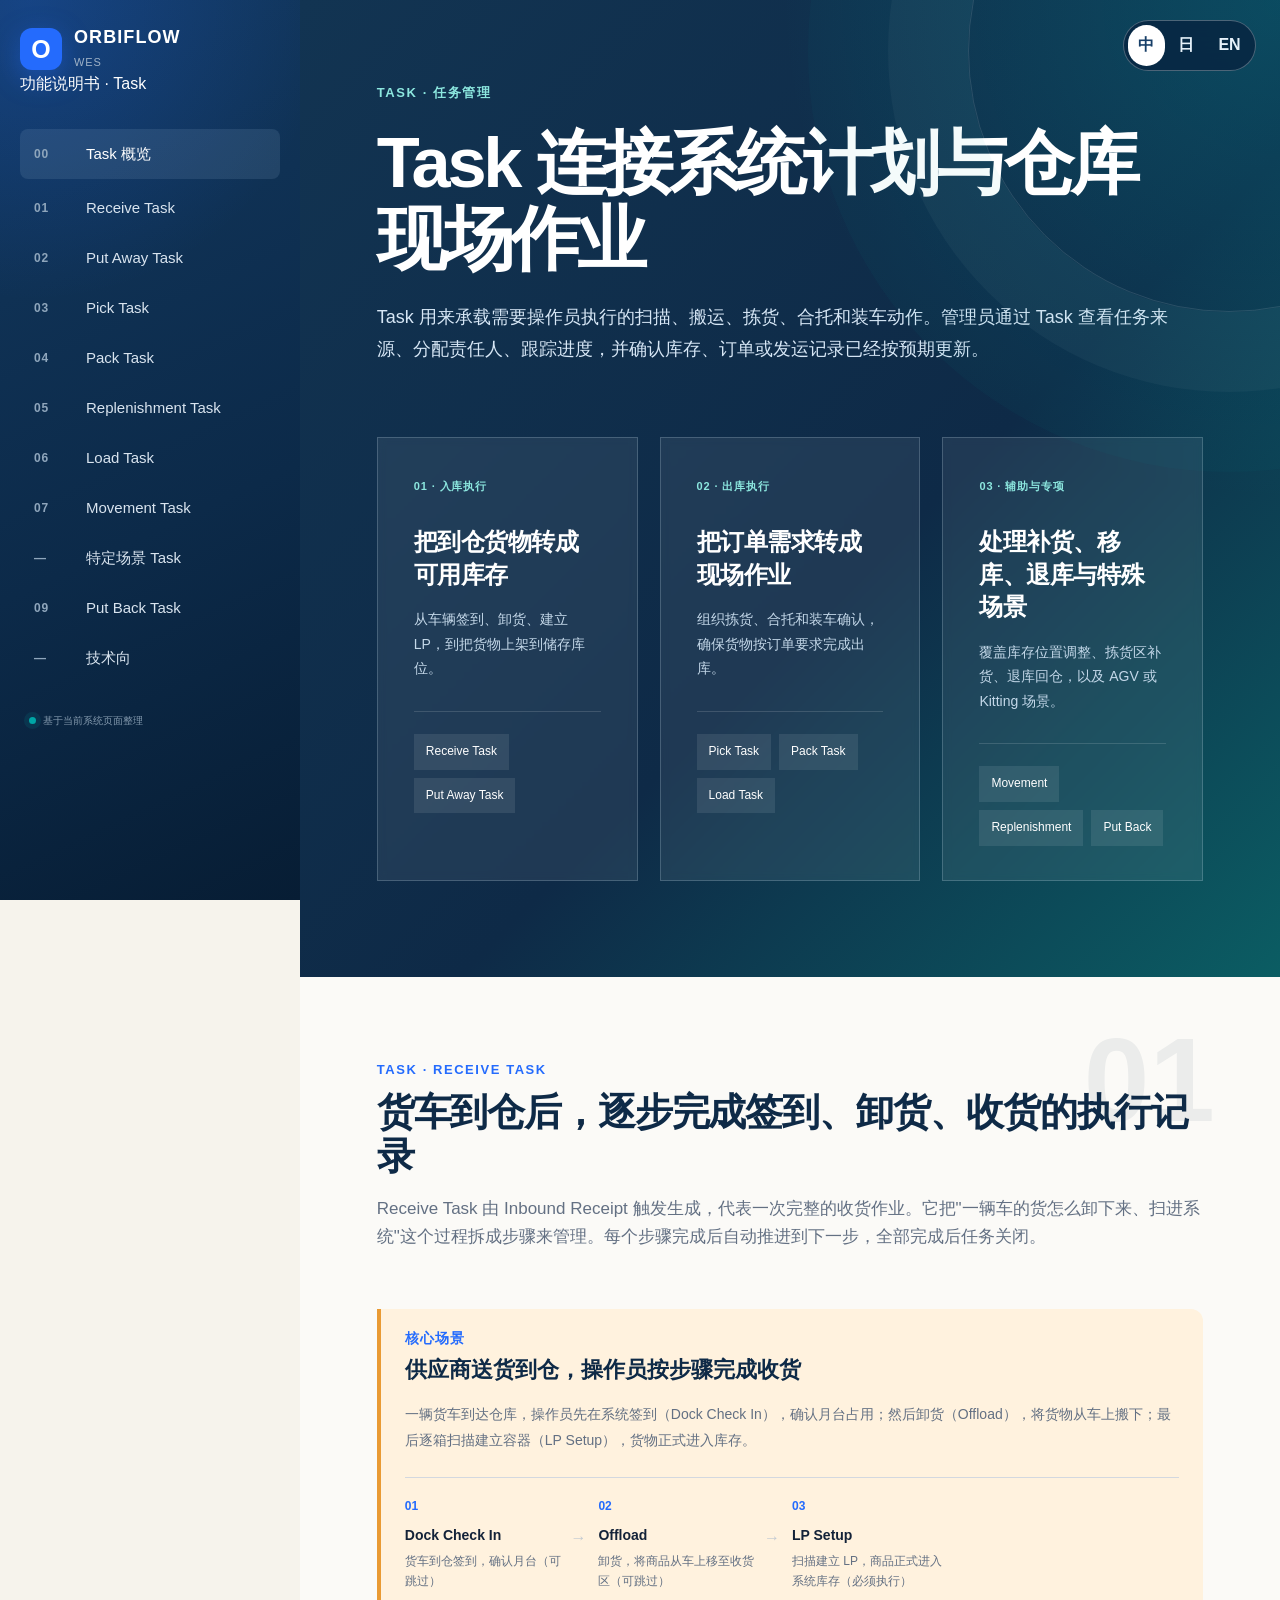
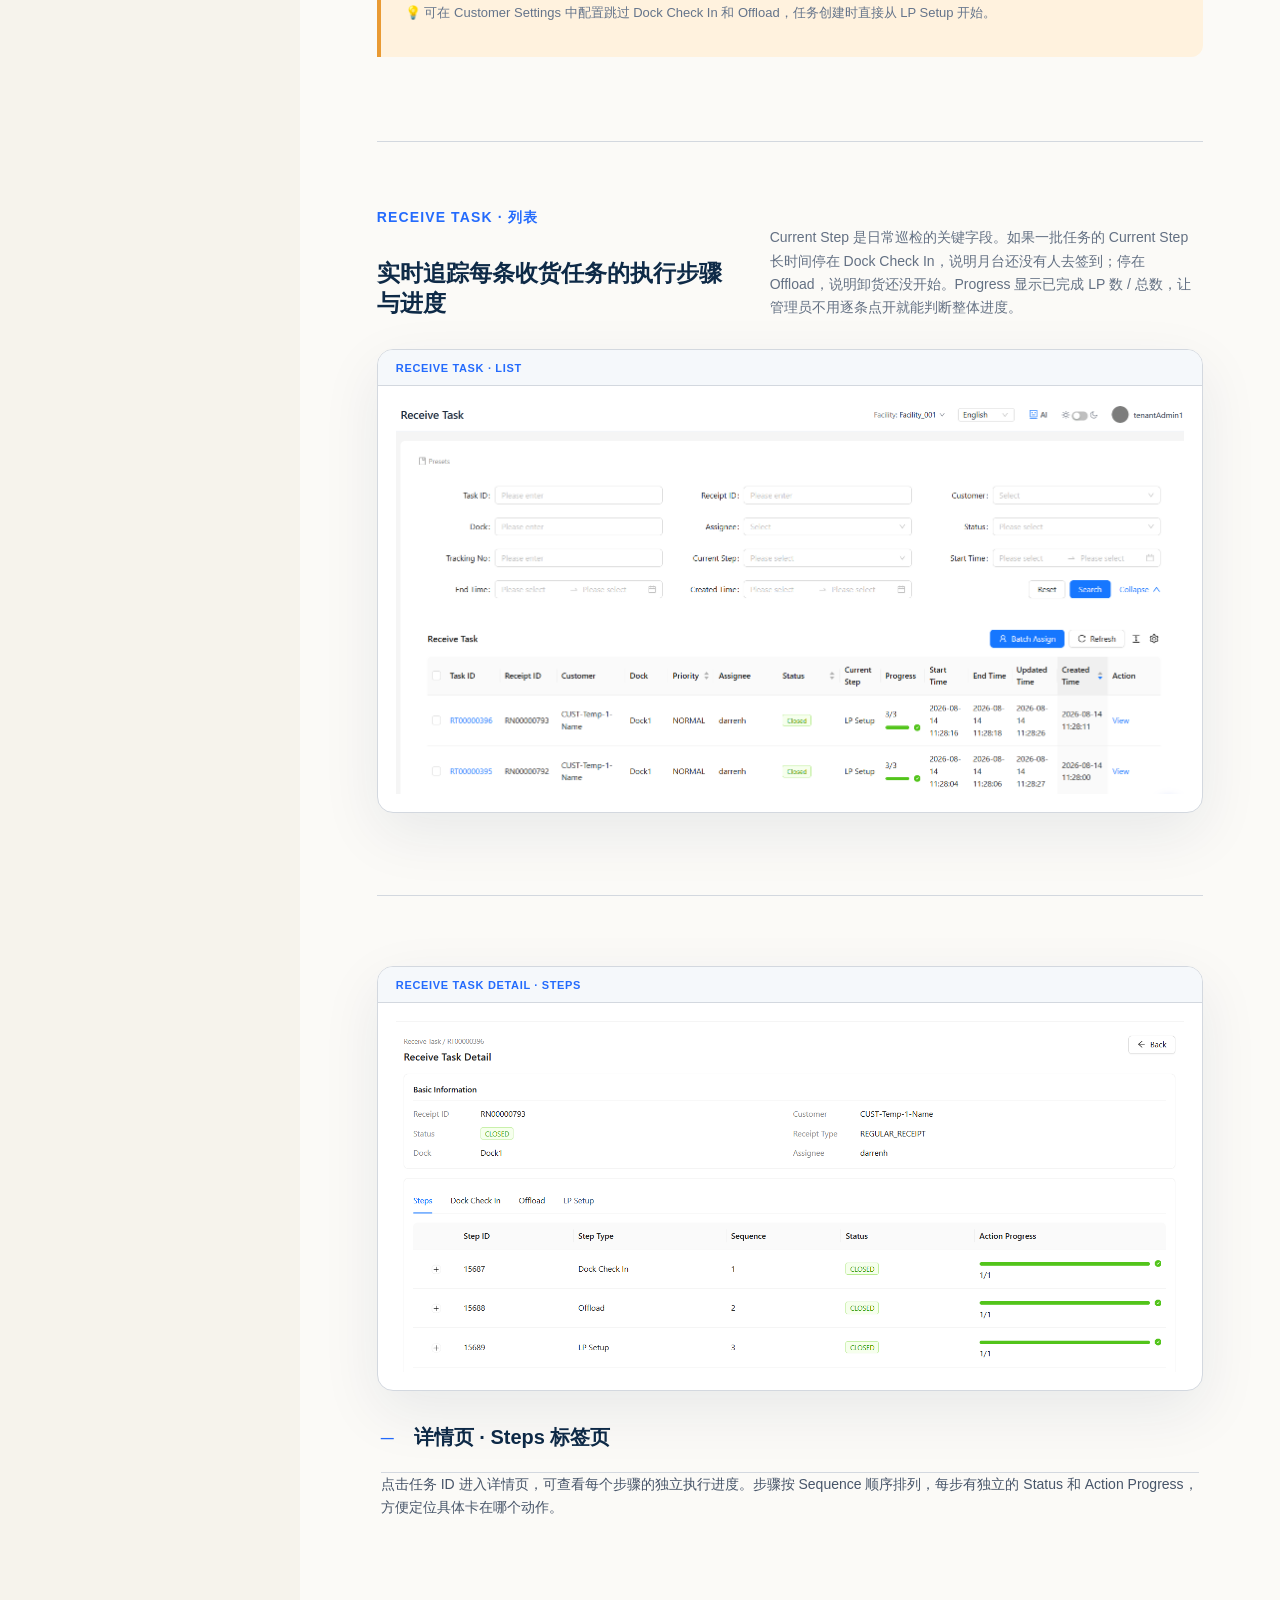
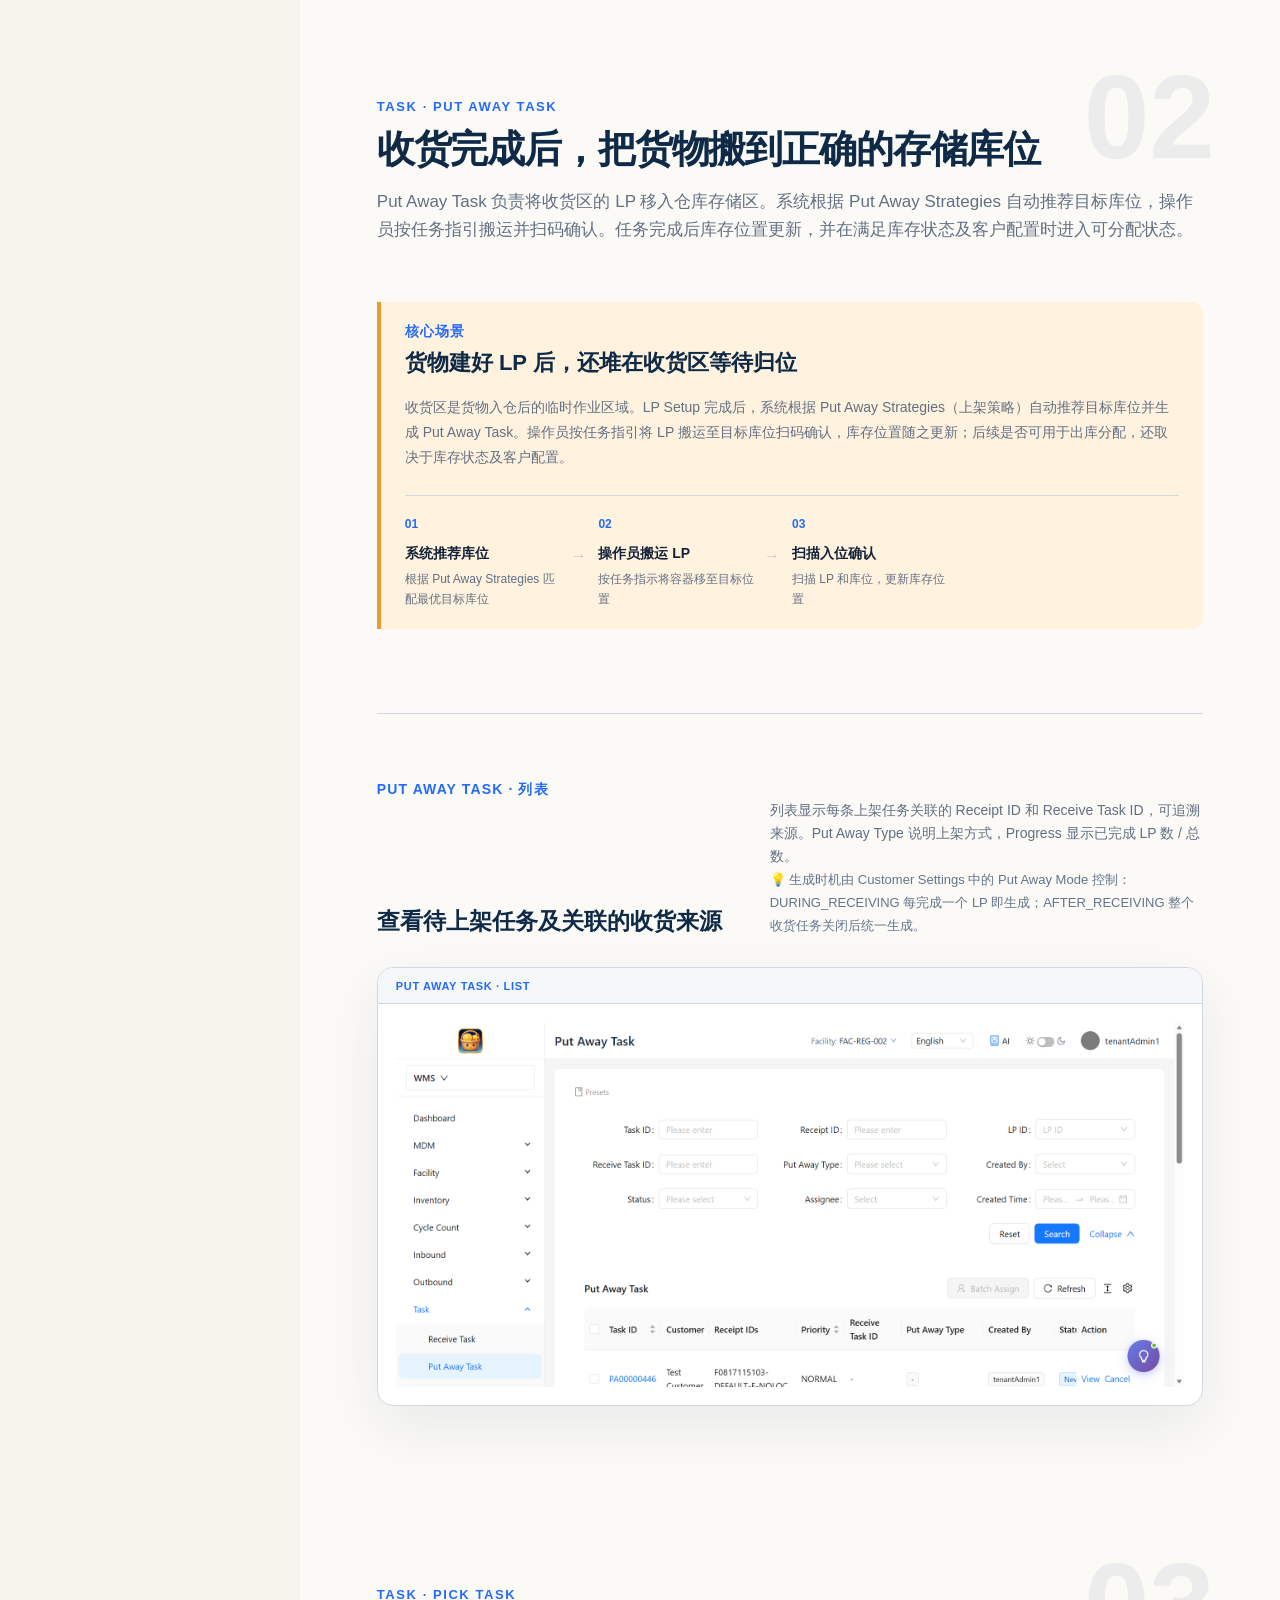
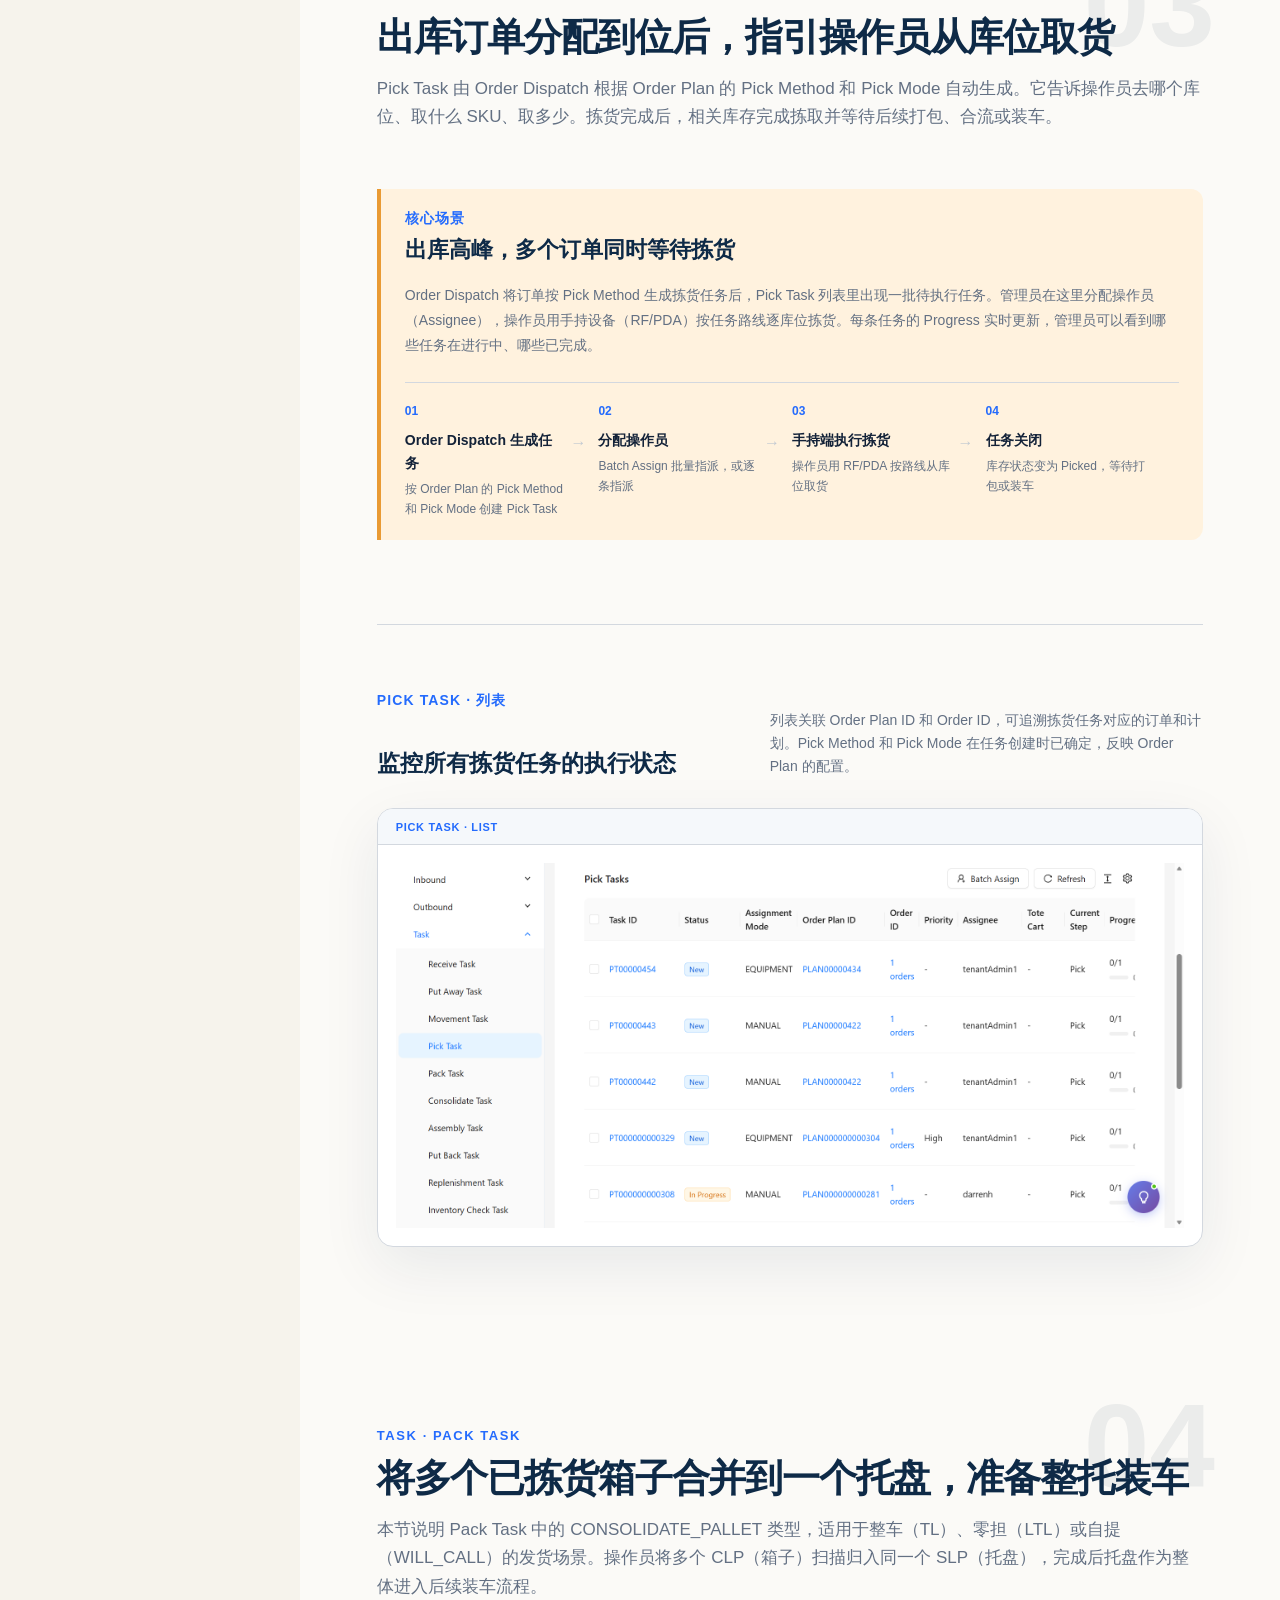
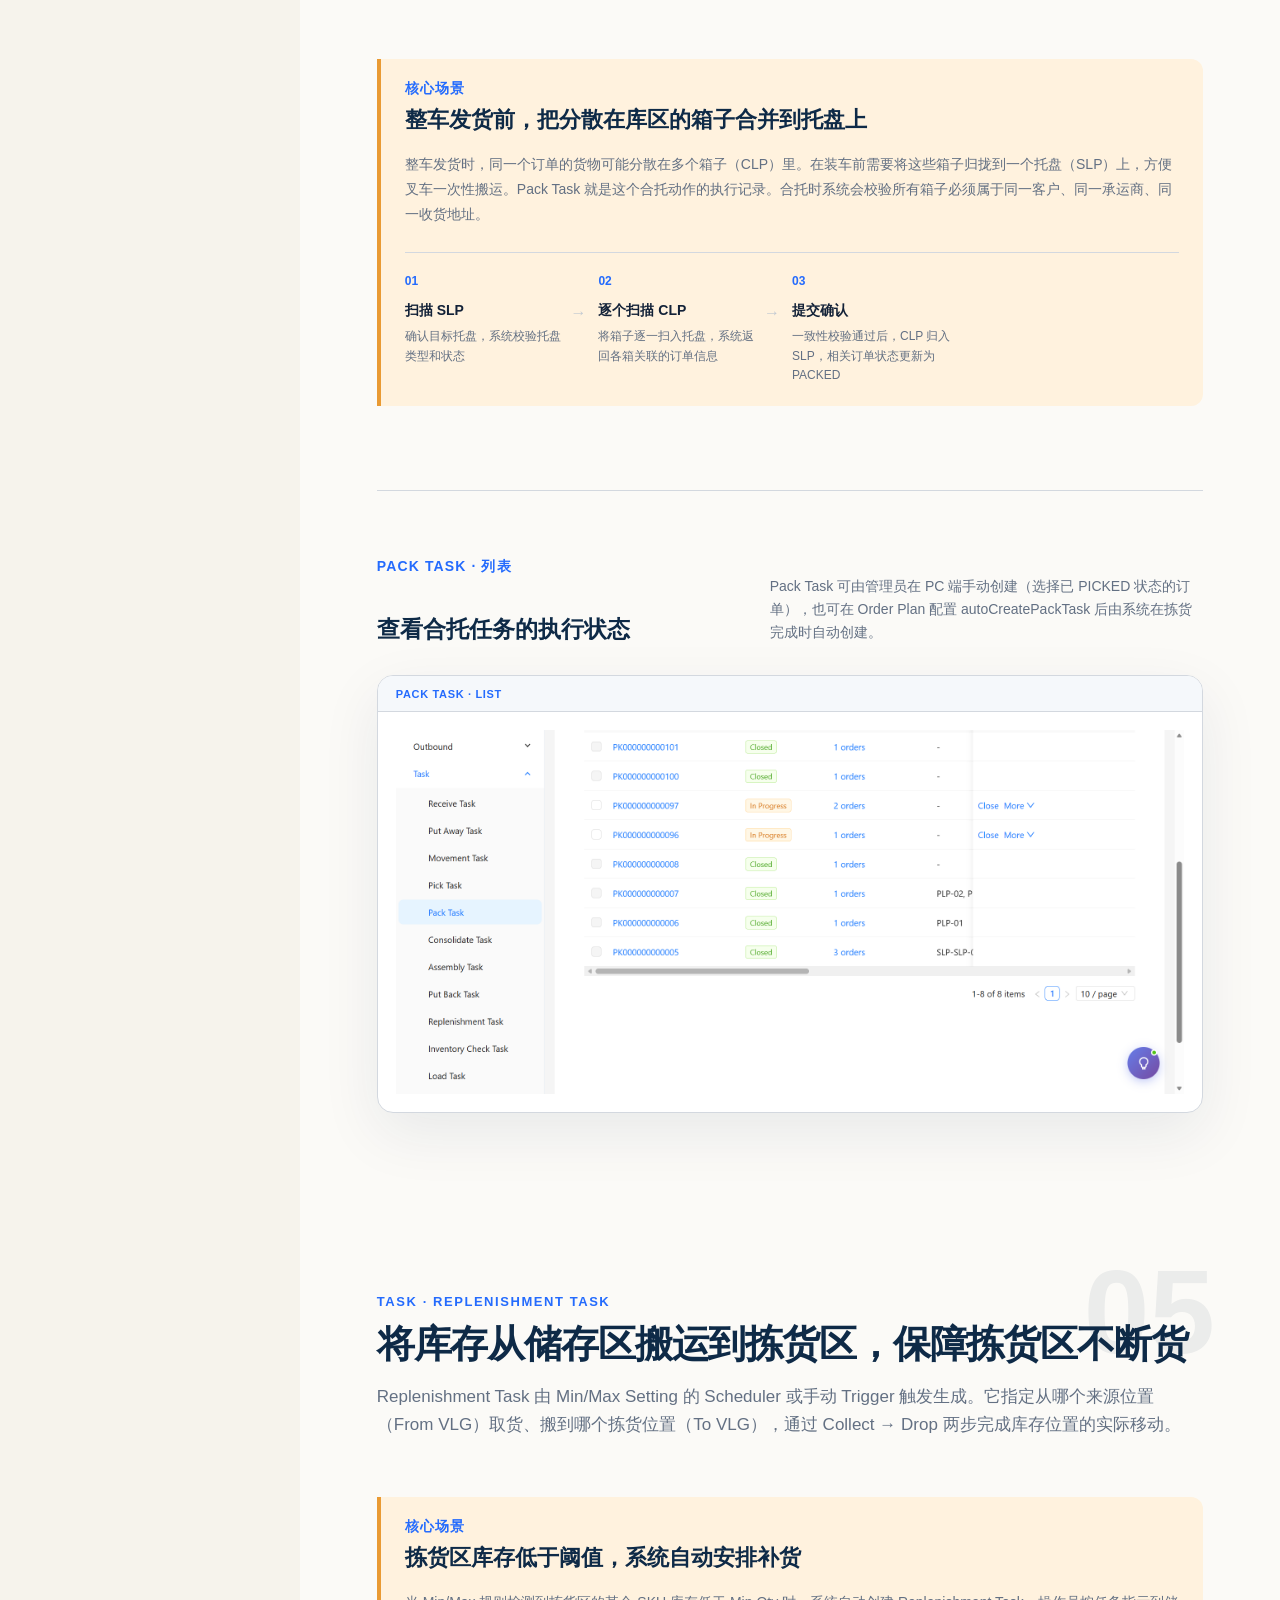
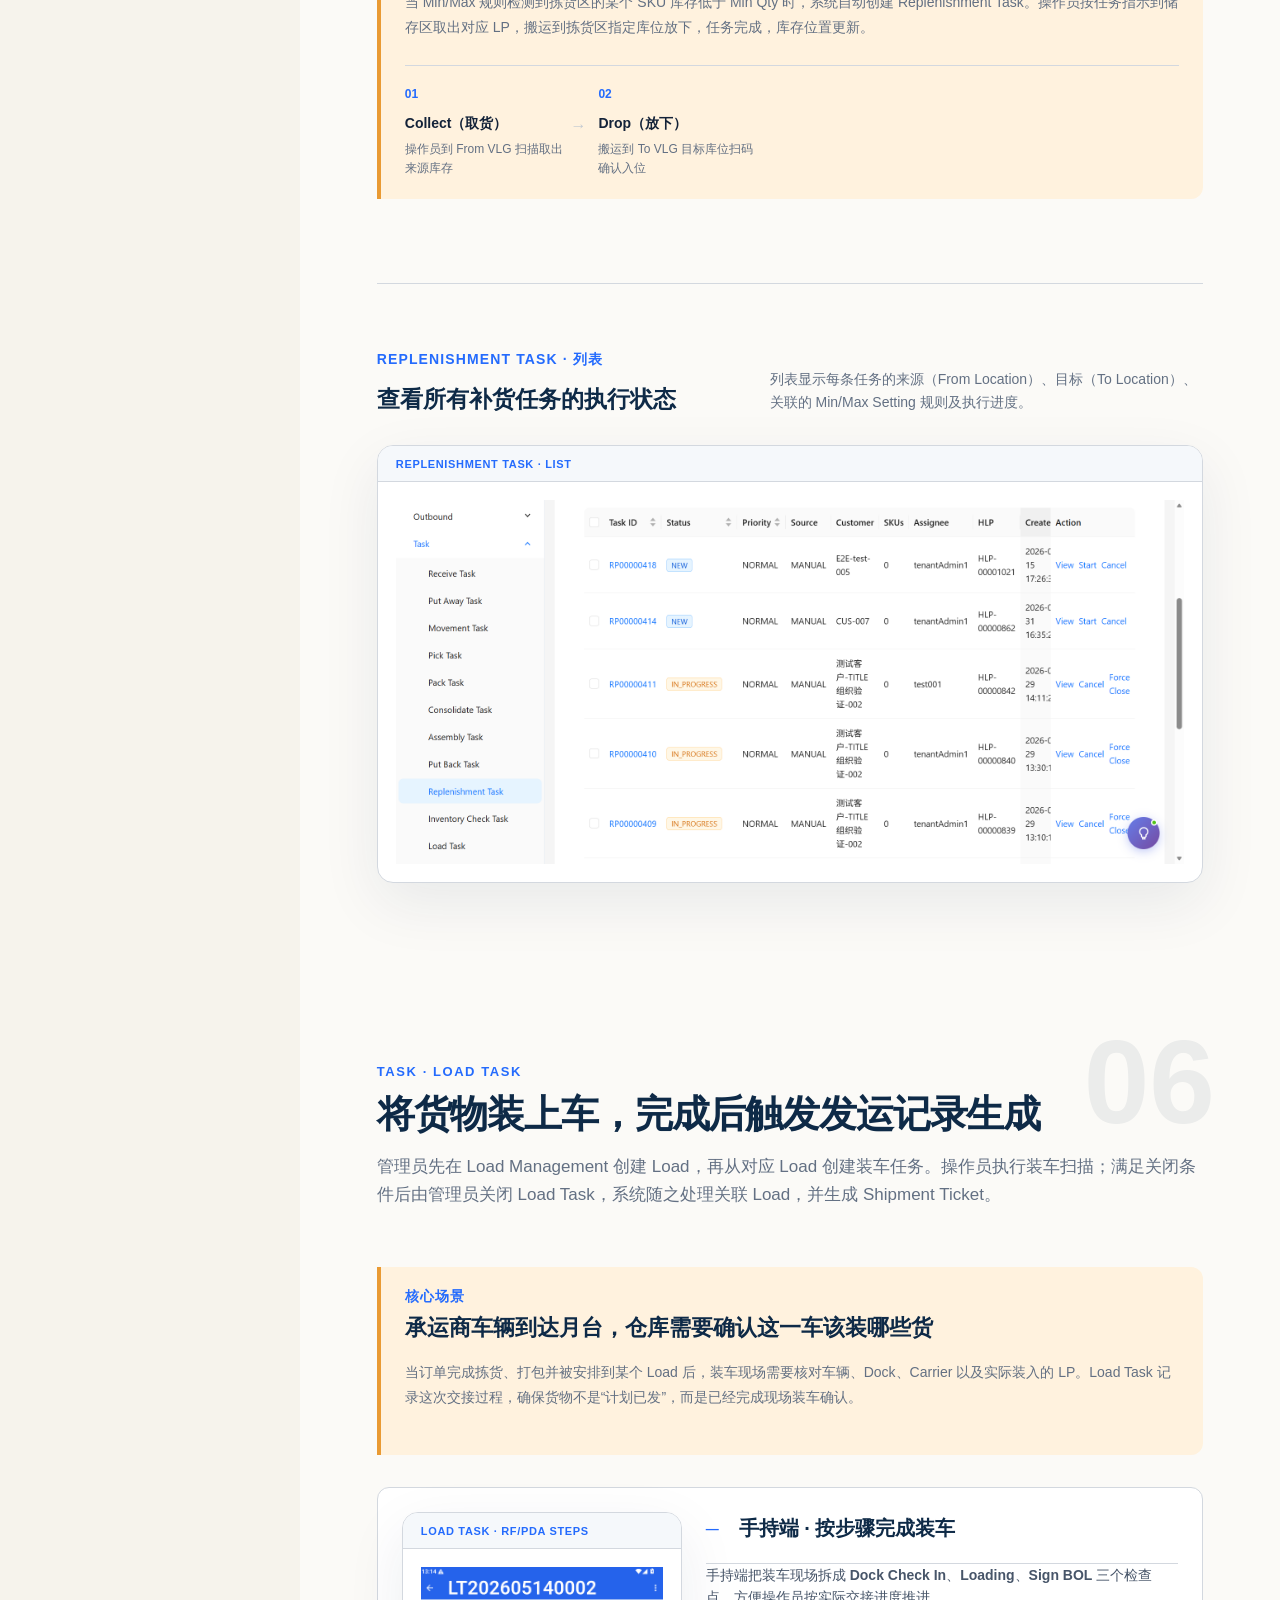
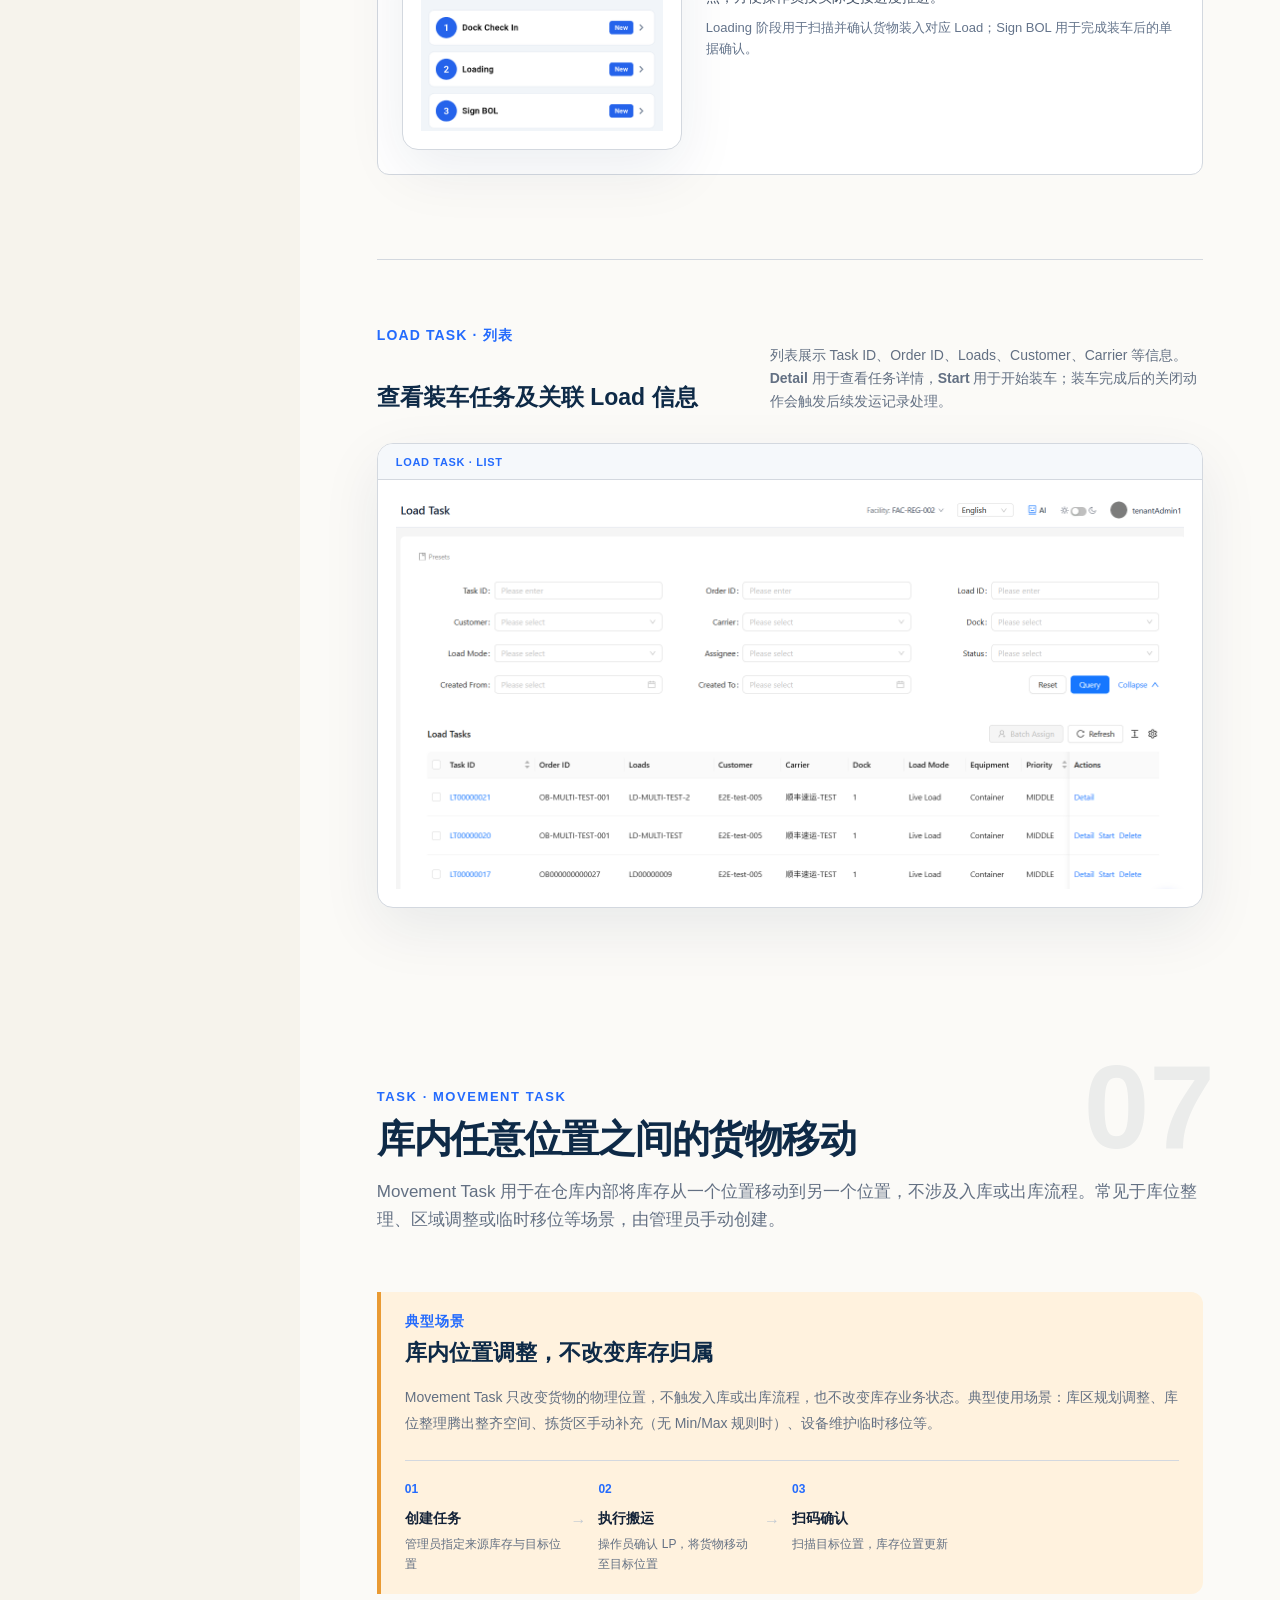
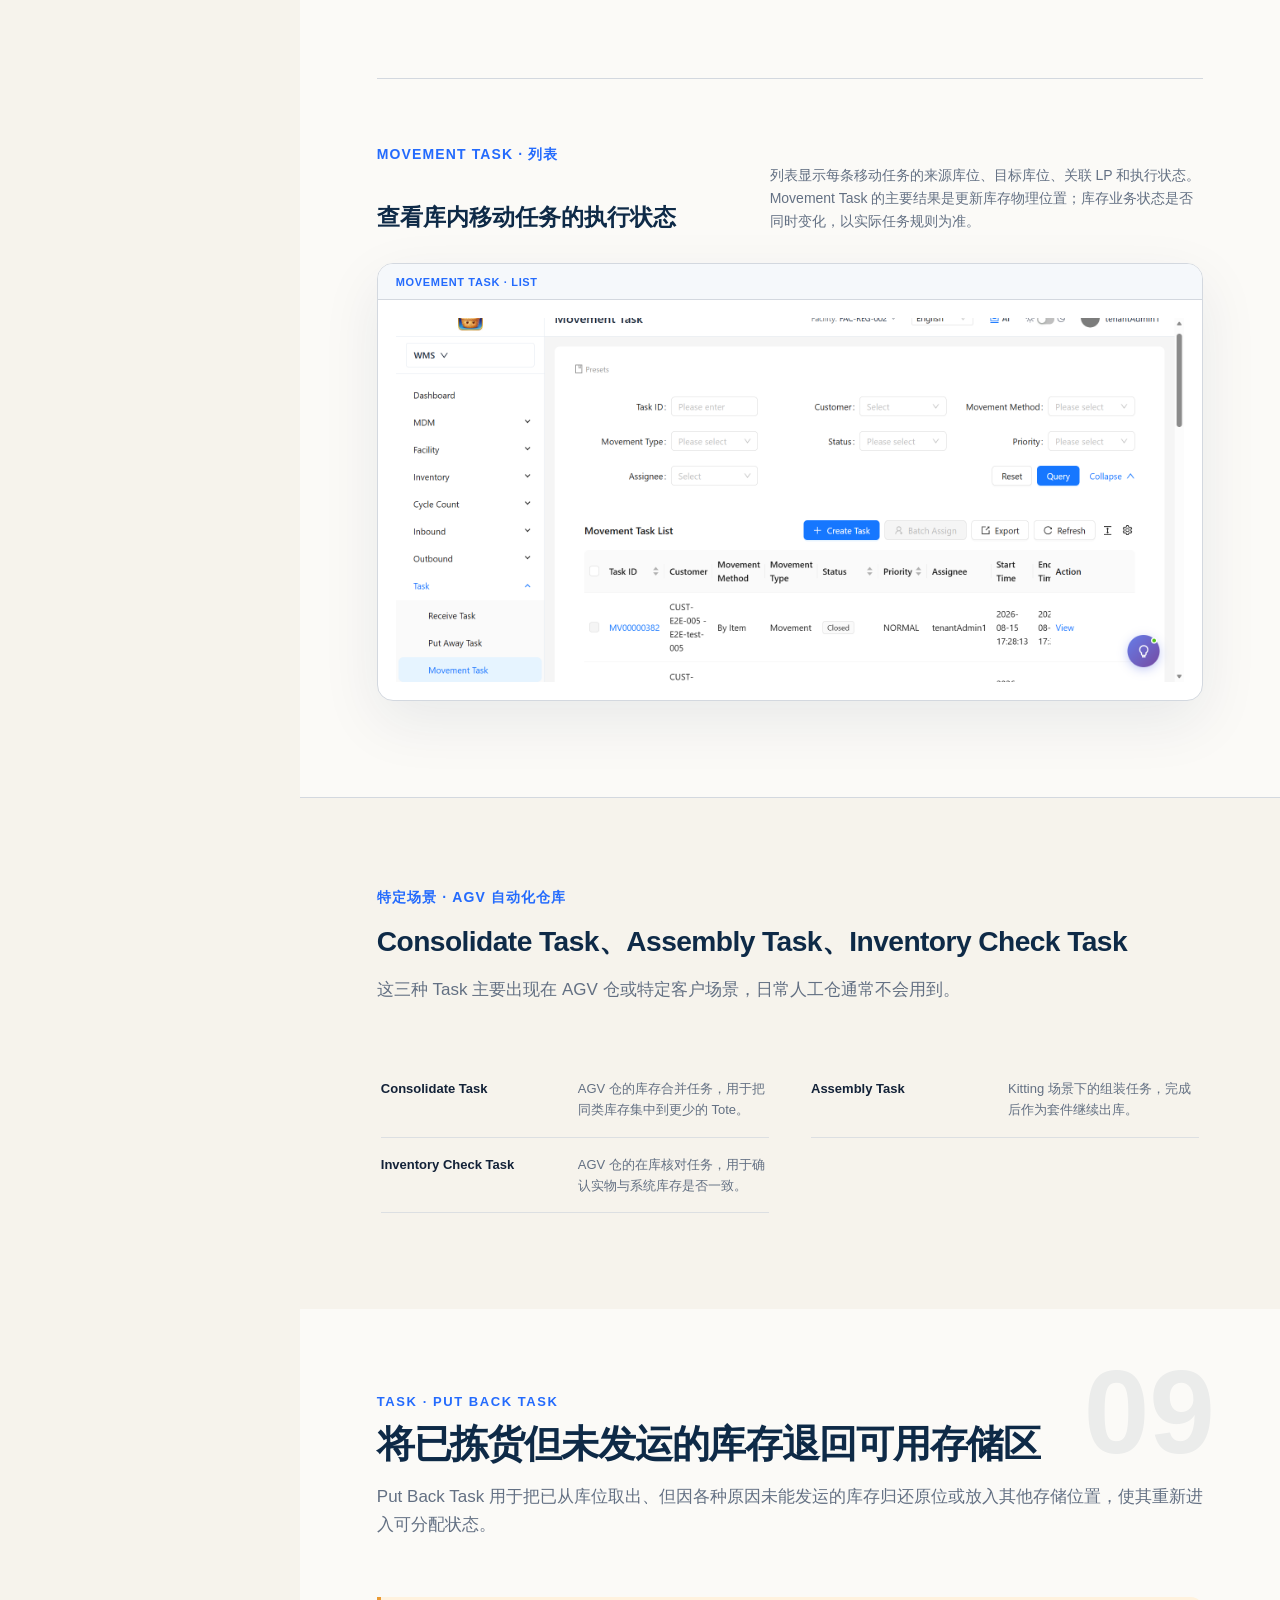
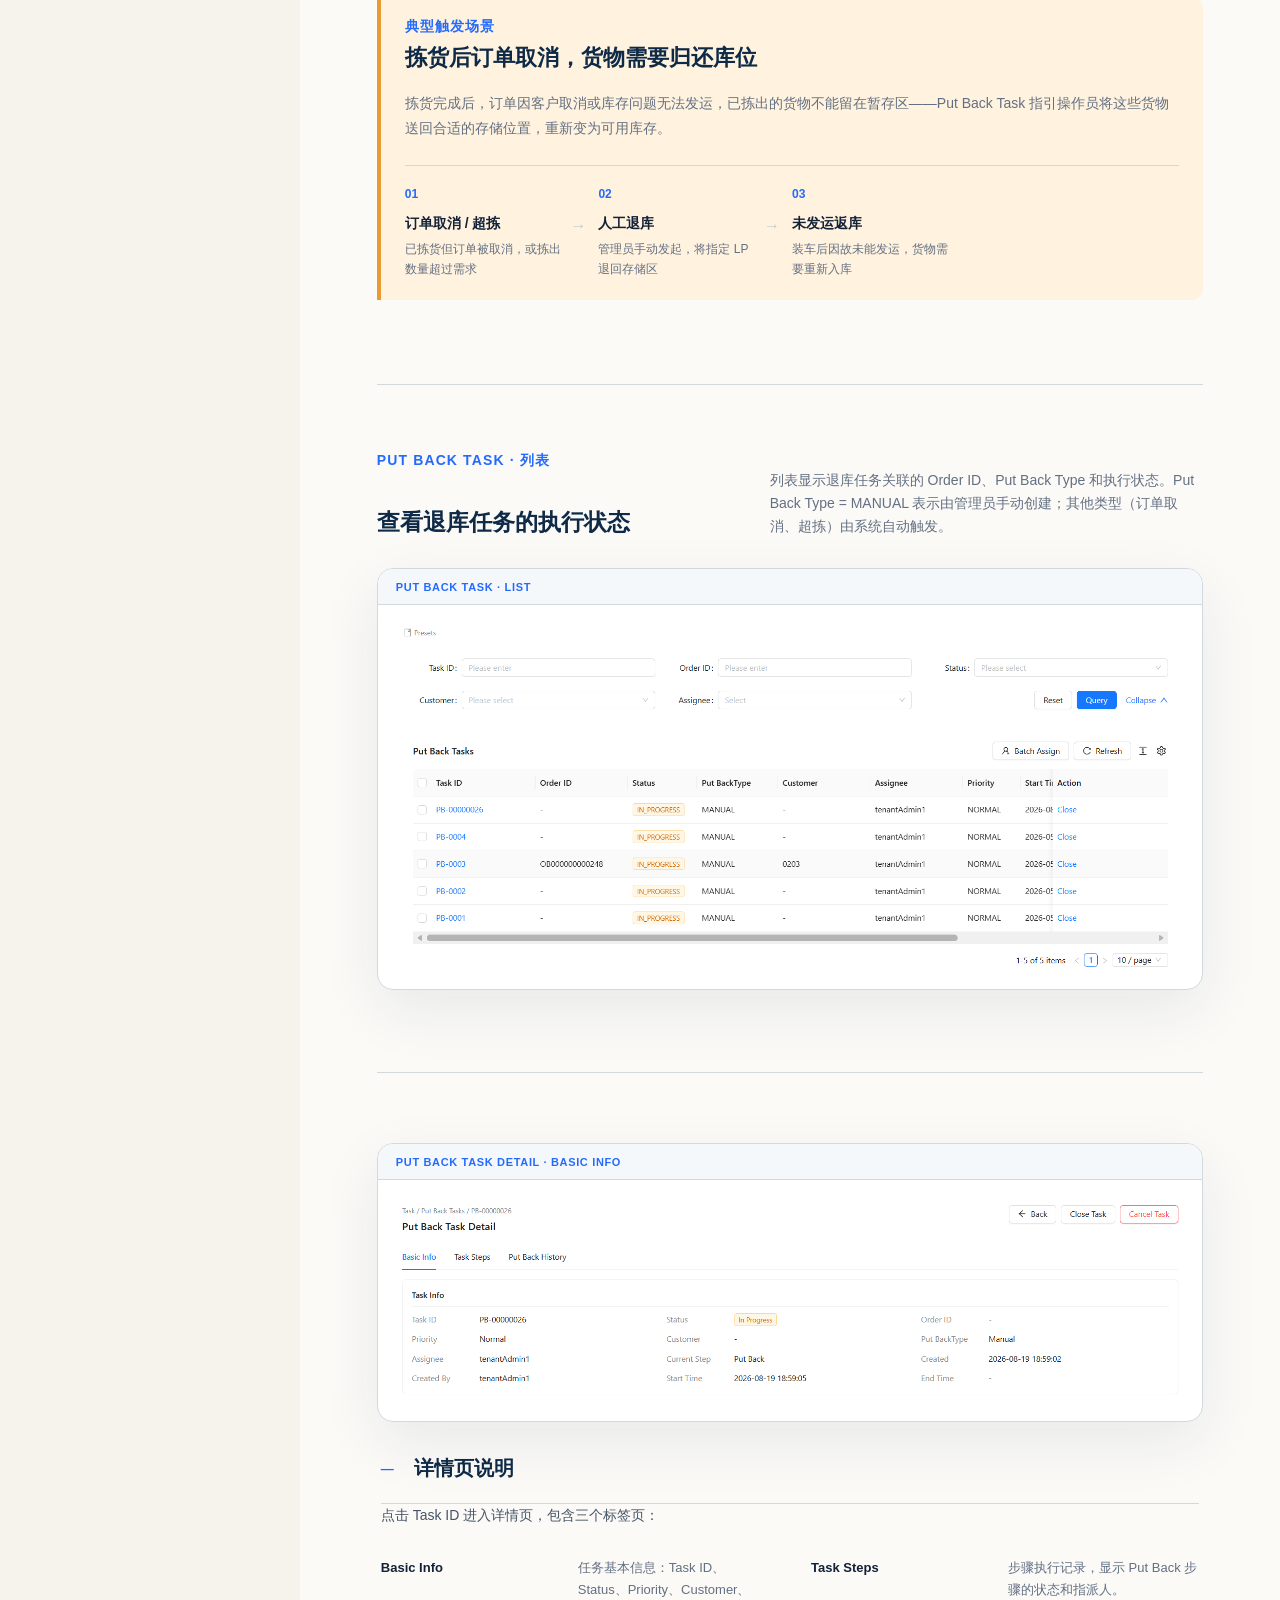
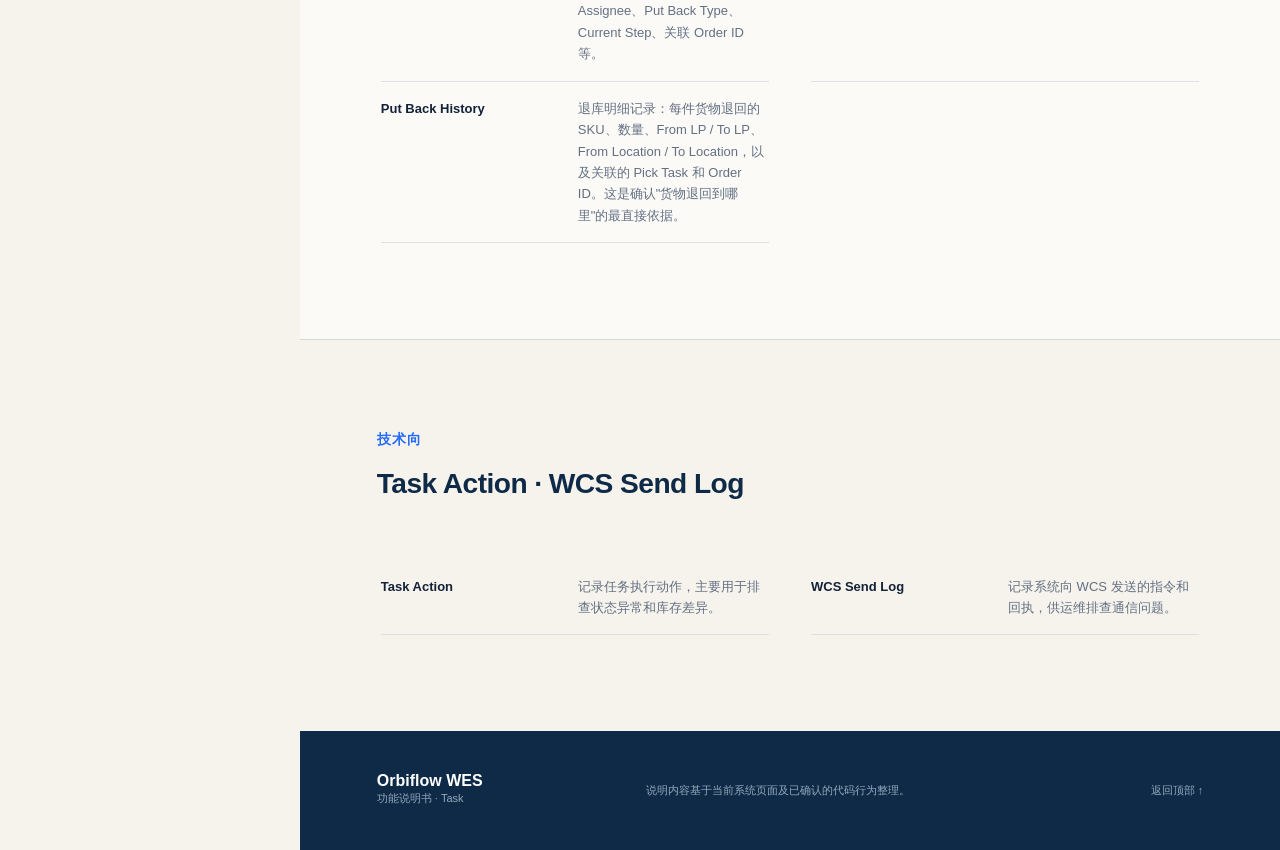
==== task/index.html @ 282e8650 "Align Task branding and language switcher" ====
<!doctype html>
<html lang="zh-CN">
<head>
  <meta charset="utf-8">
  <meta name="viewport" content="width=device-width, initial-scale=1">
  <title>Orbiflow WMS-Lite · Task 任务管理 功能说明</title>
  <link rel="stylesheet" href="styles.css">
</head>
<body>
  <div class="reading-line" aria-hidden="true"><span id="reading-progress"></span></div>
  <div class="language-switcher" aria-label="Language switcher">
    <button type="button" data-lang-option="zh" class="active">中</button>
    <button type="button" data-lang-option="ja">日</button>
    <button type="button" data-lang-option="en">EN</button>
  </div>
  <aside class="sidebar" id="sidebar">
    <div class="brand"><span class="brand-mark">O</span><div><strong>ORBIFLOW</strong><small>WES</small></div></div>
    <div class="sidebar-label">功能说明书 · Task</div>
    <nav aria-label="说明书导航">
      <a href="#task-overview" class="nav-link active"><span>00</span>Task 概览</a>
      <div class="nav-peer-list">
        <a href="#receive-task" class="nav-link"><span>01</span>Receive Task</a>
        <a href="#put-away-task" class="nav-link"><span>02</span>Put Away Task</a>
        <a href="#pick-task" class="nav-link"><span>03</span>Pick Task</a>
        <a href="#pack-task" class="nav-link"><span>04</span>Pack Task</a>
        <a href="#replenishment-task" class="nav-link"><span>05</span>Replenishment Task</a>
        <a href="#load-task" class="nav-link"><span>06</span>Load Task</a>
        <a href="#movement-task" class="nav-link"><span>07</span>Movement Task</a>
        <a href="#consolidate-task" class="nav-link"><span>—</span>特定场景 Task</a>
        <a href="#put-back-task" class="nav-link"><span>09</span>Put Back Task</a>
        <a href="#other-tasks" class="nav-link"><span>—</span>技术向</a>
      </div>
    </nav>
    <div class="sidebar-foot"><span class="status-dot"></span>基于当前系统页面整理</div>
  </aside>
  <header class="mobile-header">
    <button id="menu-button" aria-label="打开菜单" aria-expanded="false">☰</button>
    <strong>WES</strong><span>Task</span>
  </header>
  <main>

    <section class="hero" id="task-overview" data-section="task-overview">
      <div class="eyebrow">TASK · 任务管理</div>
      <h1>Task 连接系统计划与仓库现场作业</h1>
      <p class="hero-lead">Task 用来承载需要操作员执行的扫描、搬运、拣货、合托和装车动作。管理员通过 Task 查看任务来源、分配责任人、跟踪进度，并确认库存、订单或发运记录已经按预期更新。</p>
      <div class="task-overview-cards" aria-label="Task 覆盖的主要作业范围">
        <article>
          <small>01 · 入库执行</small>
          <h2>把到仓货物转成可用库存</h2>
          <p>从车辆签到、卸货、建立 LP，到把货物上架到储存库位。</p>
          <div><span>Receive Task</span><span>Put Away Task</span></div>
        </article>
        <article>
          <small>02 · 出库执行</small>
          <h2>把订单需求转成现场作业</h2>
          <p>组织拣货、合托和装车确认，确保货物按订单要求完成出库。</p>
          <div><span>Pick Task</span><span>Pack Task</span><span>Load Task</span></div>
        </article>
        <article>
          <small>03 · 辅助与专项</small>
          <h2>处理补货、移库、退库与特殊场景</h2>
          <p>覆盖库存位置调整、拣货区补货、退库回仓，以及 AGV 或 Kitting 场景。</p>
          <div><span>Movement</span><span>Replenishment</span><span>Put Back</span></div>
        </article>
      </div>
    </section>

    <section class="module" id="receive-task" data-section="receive-task">
      <div class="module-number">01</div>
      <div class="module-heading">
        <div class="eyebrow">TASK · RECEIVE TASK</div>
        <h2>货车到仓后，逐步完成签到、卸货、收货的执行记录</h2>
        <p>Receive Task 由 Inbound Receipt 触发生成，代表一次完整的收货作业。它把"一辆车的货怎么卸下来、扫进系统"这个过程拆成步骤来管理。每个步骤完成后自动推进到下一步，全部完成后任务关闭。</p>
      </div>
      <div class="scenario-band">
        <div class="section-kicker">核心场景</div>
        <h3>供应商送货到仓，操作员按步骤完成收货</h3>
        <p class="scenario-intro">一辆货车到达仓库，操作员先在系统签到（Dock Check In），确认月台占用；然后卸货（Offload），将货物从车上搬下；最后逐箱扫描建立容器（LP Setup），货物正式进入库存。</p>
        <ol>
          <li><b>Dock Check In</b><span>货车到仓签到，确认月台（可跳过）</span></li>
          <li><b>Offload</b><span>卸货，将商品从车上移至收货区（可跳过）</span></li>
          <li><b>LP Setup</b><span>扫描建立 LP，商品正式进入系统库存（必须执行）</span></li>
        </ol>
        <p style="font-size:13px;color:#64748b;margin-top:12px;line-height:1.6;">💡 可在 Customer Settings 中配置跳过 Dock Check In 和 Offload，任务创建时直接从 LP Setup 开始。</p>
      </div>
      <div class="list-page-preview">
        <div class="section-intro">
          <span class="section-kicker">Receive Task · 列表</span>
          <h3>实时追踪每条收货任务的执行步骤与进度</h3>
          <p>Current Step 是日常巡检的关键字段。如果一批任务的 Current Step 长时间停在 Dock Check In，说明月台还没有人去签到；停在 Offload，说明卸货还没开始。Progress 显示已完成 LP 数 / 总数，让管理员不用逐条点开就能判断整体进度。</p>
        </div>
        <button class="screen-frame list-screen" data-lightbox="assets/receive-task.png" aria-label="放大 Receive Task 列表截图">
          <span>RECEIVE TASK · LIST</span>
          <img src="assets/receive-task.png" alt="Receive Task 列表页面截图">
          <i>点击放大</i>
        </button>
      </div>
      <div class="screen-explainer reverse">
        <button class="screen-frame" data-lightbox="assets/receive-task-detail.png" aria-label="放大 Receive Task 详情截图">
          <span>RECEIVE TASK DETAIL · STEPS</span>
          <img src="assets/receive-task-detail.png" alt="Receive Task 详情页面截图">
          <i>点击放大</i>
        </button>
        <div class="field-copy">
          <div class="subsection-title"><span>—</span><h3>详情页 · Steps 标签页</h3></div>
          <p style="font-size:14px;color:#475569;margin:0;line-height:1.6;">点击任务 ID 进入详情页，可查看每个步骤的独立执行进度。步骤按 Sequence 顺序排列，每步有独立的 Status 和 Action Progress，方便定位具体卡在哪个动作。</p>
        </div>
      </div>
    </section>

    <section class="module" id="put-away-task" data-section="put-away-task">
      <div class="module-number">02</div>
      <div class="module-heading">
        <div class="eyebrow">TASK · PUT AWAY TASK</div>
        <h2>收货完成后，把货物搬到正确的存储库位</h2>
        <p>Put Away Task 负责将收货区的 LP 移入仓库存储区。系统根据 Put Away Strategies 自动推荐目标库位，操作员按任务指引搬运并扫码确认。任务完成后库存位置更新，并在满足库存状态及客户配置时进入可分配状态。</p>
      </div>
      <div class="scenario-band">
        <div class="section-kicker">核心场景</div>
        <h3>货物建好 LP 后，还堆在收货区等待归位</h3>
        <p class="scenario-intro">收货区是货物入仓后的临时作业区域。LP Setup 完成后，系统根据 Put Away Strategies（上架策略）自动推荐目标库位并生成 Put Away Task。操作员按任务指引将 LP 搬运至目标库位扫码确认，库存位置随之更新；后续是否可用于出库分配，还取决于库存状态及客户配置。</p>
        <ol>
          <li><b>系统推荐库位</b><span>根据 Put Away Strategies 匹配最优目标库位</span></li>
          <li><b>操作员搬运 LP</b><span>按任务指示将容器移至目标位置</span></li>
          <li><b>扫描入位确认</b><span>扫描 LP 和库位，更新库存位置</span></li>
        </ol>
      </div>
      <div class="list-page-preview">
        <div class="section-intro">
          <span class="section-kicker">Put Away Task · 列表</span>
          <h3>查看待上架任务及关联的收货来源</h3>
          <p>列表显示每条上架任务关联的 Receipt ID 和 Receive Task ID，可追溯来源。Put Away Type 说明上架方式，Progress 显示已完成 LP 数 / 总数。<br><span style="font-size:13px;color:#64748b;">💡 生成时机由 Customer Settings 中的 Put Away Mode 控制：DURING_RECEIVING 每完成一个 LP 即生成；AFTER_RECEIVING 整个收货任务关闭后统一生成。</span></p>
        </div>
        <button class="screen-frame list-screen" data-lightbox="assets/put-away-task.png" aria-label="放大 Put Away Task 列表截图">
          <span>PUT AWAY TASK · LIST</span>
          <img src="assets/put-away-task.png" alt="Put Away Task 列表页面截图">
          <i>点击放大</i>
        </button>
      </div>
    </section>

    <section class="module" id="pick-task" data-section="pick-task">
      <div class="module-number">03</div>
      <div class="module-heading">
        <div class="eyebrow">TASK · PICK TASK</div>
        <h2>出库订单分配到位后，指引操作员从库位取货</h2>
        <p>Pick Task 由 Order Dispatch 根据 Order Plan 的 Pick Method 和 Pick Mode 自动生成。它告诉操作员去哪个库位、取什么 SKU、取多少。拣货完成后，相关库存完成拣取并等待后续打包、合流或装车。</p>
      </div>
      <div class="scenario-band">
        <div class="section-kicker">核心场景</div>
        <h3>出库高峰，多个订单同时等待拣货</h3>
        <p class="scenario-intro">Order Dispatch 将订单按 Pick Method 生成拣货任务后，Pick Task 列表里出现一批待执行任务。管理员在这里分配操作员（Assignee），操作员用手持设备（RF/PDA）按任务路线逐库位拣货。每条任务的 Progress 实时更新，管理员可以看到哪些任务在进行中、哪些已完成。</p>
        <ol>
          <li><b>Order Dispatch 生成任务</b><span>按 Order Plan 的 Pick Method 和 Pick Mode 创建 Pick Task</span></li>
          <li><b>分配操作员</b><span>Batch Assign 批量指派，或逐条指派</span></li>
          <li><b>手持端执行拣货</b><span>操作员用 RF/PDA 按路线从库位取货</span></li>
          <li><b>任务关闭</b><span>库存状态变为 Picked，等待打包或装车</span></li>
        </ol>
      </div>
      <div class="list-page-preview">
        <div class="section-intro">
          <span class="section-kicker">Pick Task · 列表</span>
          <h3>监控所有拣货任务的执行状态</h3>
          <p>列表关联 Order Plan ID 和 Order ID，可追溯拣货任务对应的订单和计划。Pick Method 和 Pick Mode 在任务创建时已确定，反映 Order Plan 的配置。</p>
        </div>
        <button class="screen-frame list-screen" data-lightbox="assets/pick-task.png" aria-label="放大 Pick Task 列表截图">
          <span>PICK TASK · LIST</span>
          <img src="assets/pick-task.png" alt="Pick Task 列表页面截图">
          <i>点击放大</i>
        </button>
      </div>
    </section>

    <section class="module" id="pack-task" data-section="pack-task">
      <div class="module-number">04</div>
      <div class="module-heading">
        <div class="eyebrow">TASK · PACK TASK</div>
        <h2>将多个已拣货箱子合并到一个托盘，准备整托装车</h2>
        <p>本节说明 Pack Task 中的 CONSOLIDATE_PALLET 类型，适用于整车（TL）、零担（LTL）或自提（WILL_CALL）的发货场景。操作员将多个 CLP（箱子）扫描归入同一个 SLP（托盘），完成后托盘作为整体进入后续装车流程。</p>
      </div>
      <div class="scenario-band">
        <div class="section-kicker">核心场景</div>
        <h3>整车发货前，把分散在库区的箱子合并到托盘上</h3>
        <p class="scenario-intro">整车发货时，同一个订单的货物可能分散在多个箱子（CLP）里。在装车前需要将这些箱子归拢到一个托盘（SLP）上，方便叉车一次性搬运。Pack Task 就是这个合托动作的执行记录。合托时系统会校验所有箱子必须属于同一客户、同一承运商、同一收货地址。</p>
        <ol>
          <li><b>扫描 SLP</b><span>确认目标托盘，系统校验托盘类型和状态</span></li>
          <li><b>逐个扫描 CLP</b><span>将箱子逐一扫入托盘，系统返回各箱关联的订单信息</span></li>
          <li><b>提交确认</b><span>一致性校验通过后，CLP 归入 SLP，相关订单状态更新为 PACKED</span></li>
        </ol>
      </div>
      <div class="list-page-preview">
        <div class="section-intro">
          <span class="section-kicker">Pack Task · 列表</span>
          <h3>查看合托任务的执行状态</h3>
          <p>Pack Task 可由管理员在 PC 端手动创建（选择已 PICKED 状态的订单），也可在 Order Plan 配置 autoCreatePackTask 后由系统在拣货完成时自动创建。</p>
        </div>
        <button class="screen-frame list-screen" data-lightbox="assets/pack-task.png" aria-label="放大 Pack Task 列表截图">
          <span>PACK TASK · LIST</span>
          <img src="assets/pack-task.png" alt="Pack Task 列表页面截图">
          <i>点击放大</i>
        </button>
      </div>
    </section>

    <section class="module" id="replenishment-task" data-section="replenishment-task">
      <div class="module-number">05</div>
      <div class="module-heading">
        <div class="eyebrow">TASK · REPLENISHMENT TASK</div>
        <h2>将库存从储存区搬运到拣货区，保障拣货区不断货</h2>
        <p>Replenishment Task 由 Min/Max Setting 的 Scheduler 或手动 Trigger 触发生成。它指定从哪个来源位置（From VLG）取货、搬到哪个拣货位置（To VLG），通过 Collect → Drop 两步完成库存位置的实际移动。</p>
      </div>
      <div class="scenario-band">
        <div class="section-kicker">核心场景</div>
        <h3>拣货区库存低于阈值，系统自动安排补货</h3>
        <p class="scenario-intro">当 Min/Max 规则检测到拣货区的某个 SKU 库存低于 Min Qty 时，系统自动创建 Replenishment Task。操作员按任务指示到储存区取出对应 LP，搬运到拣货区指定库位放下，任务完成，库存位置更新。</p>
        <ol>
          <li><b>Collect（取货）</b><span>操作员到 From VLG 扫描取出来源库存</span></li>
          <li><b>Drop（放下）</b><span>搬运到 To VLG 目标库位扫码确认入位</span></li>
        </ol>
      </div>
      <div class="list-page-preview">
        <div class="section-intro">
          <span class="section-kicker">Replenishment Task · 列表</span>
          <h3>查看所有补货任务的执行状态</h3>
          <p>列表显示每条任务的来源（From Location）、目标（To Location）、关联的 Min/Max Setting 规则及执行进度。</p>
        </div>
        <button class="screen-frame list-screen" data-lightbox="assets/replenishment-task.png" aria-label="放大 Replenishment Task 列表截图">
          <span>REPLENISHMENT TASK · LIST</span>
          <img src="assets/replenishment-task.png" alt="Replenishment Task 列表页面截图">
          <i>点击放大</i>
        </button>
      </div>
    </section>

    <section class="module" id="load-task" data-section="load-task">
      <div class="module-number">06</div>
      <div class="module-heading">
        <div class="eyebrow">TASK · LOAD TASK</div>
        <h2>将货物装上车，完成后触发发运记录生成</h2>
        <p>管理员先在 Load Management 创建 Load，再从对应 Load 创建装车任务。操作员执行装车扫描；满足关闭条件后由管理员关闭 Load Task，系统随之处理关联 Load，并生成 Shipment Ticket。</p>
      </div>
      <div class="scenario-band">
        <div class="section-kicker">核心场景</div>
        <h3>承运商车辆到达月台，仓库需要确认这一车该装哪些货</h3>
        <p class="scenario-intro">当订单完成拣货、打包并被安排到某个 Load 后，装车现场需要核对车辆、Dock、Carrier 以及实际装入的 LP。Load Task 记录这次交接过程，确保货物不是“计划已发”，而是已经完成现场装车确认。</p>
      </div>
      <div class="rf-preview-block">
        <button class="screen-frame rf-screen" data-lightbox="assets/load-task-rf-steps.png" aria-label="放大 Load Task 手持端步骤截图">
          <span>LOAD TASK · RF/PDA STEPS</span>
          <img src="assets/load-task-rf-steps.png" alt="Load Task 手持端步骤页面截图">
          <i>点击放大</i>
        </button>
        <div class="rf-caption">
          <div class="subsection-title"><span>—</span><h3>手持端 · 按步骤完成装车</h3></div>
          <p style="font-size:14px;color:#475569;margin:0 0 10px;line-height:1.6;">手持端把装车现场拆成 <b>Dock Check In</b>、<b>Loading</b>、<b>Sign BOL</b> 三个检查点，方便操作员按实际交接进度推进。</p>
          <p style="font-size:13px;color:#64748b;line-height:1.6;">Loading 阶段用于扫描并确认货物装入对应 Load；Sign BOL 用于完成装车后的单据确认。</p>
        </div>
      </div>
      <div class="list-page-preview">
        <div class="section-intro">
          <span class="section-kicker">Load Task · 列表</span>
          <h3>查看装车任务及关联 Load 信息</h3>
          <p>列表展示 Task ID、Order ID、Loads、Customer、Carrier 等信息。<b>Detail</b> 用于查看任务详情，<b>Start</b> 用于开始装车；装车完成后的关闭动作会触发后续发运记录处理。</p>
        </div>
        <button class="screen-frame list-screen" data-lightbox="assets/load-task.png" aria-label="放大 Load Task 列表截图">
          <span>LOAD TASK · LIST</span>
          <img src="assets/load-task.png" alt="Load Task 列表页面截图">
          <i>点击放大</i>
        </button>
      </div>
    </section>

    <section class="module" id="movement-task" data-section="movement-task">
      <div class="module-number">07</div>
      <div class="module-heading">
        <div class="eyebrow">TASK · MOVEMENT TASK</div>
        <h2>库内任意位置之间的货物移动</h2>
        <p>Movement Task 用于在仓库内部将库存从一个位置移动到另一个位置，不涉及入库或出库流程。常见于库位整理、区域调整或临时移位等场景，由管理员手动创建。</p>
      </div>
      <div class="scenario-band">
        <div class="section-kicker">典型场景</div>
        <h3>库内位置调整，不改变库存归属</h3>
        <p class="scenario-intro">Movement Task 只改变货物的物理位置，不触发入库或出库流程，也不改变库存业务状态。典型使用场景：库区规划调整、库位整理腾出整齐空间、拣货区手动补充（无 Min/Max 规则时）、设备维护临时移位等。</p>
        <ol>
          <li><b>创建任务</b><span>管理员指定来源库存与目标位置</span></li>
          <li><b>执行搬运</b><span>操作员确认 LP，将货物移动至目标位置</span></li>
          <li><b>扫码确认</b><span>扫描目标位置，库存位置更新</span></li>
        </ol>
      </div>
      <div class="list-page-preview">
        <div class="section-intro">
          <span class="section-kicker">Movement Task · 列表</span>
          <h3>查看库内移动任务的执行状态</h3>
          <p>列表显示每条移动任务的来源库位、目标库位、关联 LP 和执行状态。Movement Task 的主要结果是更新库存物理位置；库存业务状态是否同时变化，以实际任务规则为准。</p>
        </div>
        <button class="screen-frame list-screen" data-lightbox="assets/movement-task.png" aria-label="放大 Movement Task 列表截图">
          <span>MOVEMENT TASK · LIST</span>
          <img src="assets/movement-task.png" alt="Movement Task 列表页面截图">
          <i>点击放大</i>
        </button>
      </div>
    </section>

    <!-- ==================== CONSOLIDATE TASK ==================== -->
    <section class="detail-section" id="consolidate-task" data-section="consolidate-task">
      <div class="section-intro">
        <span class="section-kicker">特定场景 · AGV 自动化仓库</span>
        <h2>Consolidate Task、Assembly Task、Inventory Check Task</h2>
        <p>这三种 Task 主要出现在 AGV 仓或特定客户场景，日常人工仓通常不会用到。</p>
      </div>
      <div class="screen-explainer">
        <div class="field-copy">
          <dl>
            <div><dt>Consolidate Task</dt><dd>AGV 仓的库存合并任务，用于把同类库存集中到更少的 Tote。</dd></div>
            <div><dt>Assembly Task</dt><dd>Kitting 场景下的组装任务，完成后作为套件继续出库。</dd></div>
            <div><dt>Inventory Check Task</dt><dd>AGV 仓的在库核对任务，用于确认实物与系统库存是否一致。</dd></div>
          </dl>
        </div>
      </div>
    </section>

    <!-- ==================== PUT BACK TASK ==================== -->
    <section class="module" id="put-back-task" data-section="put-back-task">
      <div class="module-number">09</div>
      <div class="module-heading">
        <div class="eyebrow">TASK · PUT BACK TASK</div>
        <h2>将已拣货但未发运的库存退回可用存储区</h2>
        <p>Put Back Task 用于把已从库位取出、但因各种原因未能发运的库存归还原位或放入其他存储位置，使其重新进入可分配状态。</p>
      </div>
      <div class="scenario-band">
        <div class="section-kicker">典型触发场景</div>
        <h3>拣货后订单取消，货物需要归还库位</h3>
        <p class="scenario-intro">拣货完成后，订单因客户取消或库存问题无法发运，已拣出的货物不能留在暂存区——Put Back Task 指引操作员将这些货物送回合适的存储位置，重新变为可用库存。</p>
        <ol>
          <li><b>订单取消 / 超拣</b><span>已拣货但订单被取消，或拣出数量超过需求</span></li>
          <li><b>人工退库</b><span>管理员手动发起，将指定 LP 退回存储区</span></li>
          <li><b>未发运返库</b><span>装车后因故未能发运，货物需要重新入库</span></li>
        </ol>
      </div>
      <div class="list-page-preview">
        <div class="section-intro">
          <span class="section-kicker">Put Back Task · 列表</span>
          <h3>查看退库任务的执行状态</h3>
          <p>列表显示退库任务关联的 Order ID、Put Back Type 和执行状态。Put Back Type = MANUAL 表示由管理员手动创建；其他类型（订单取消、超拣）由系统自动触发。</p>
        </div>
        <button class="screen-frame list-screen" data-lightbox="assets/put-back-task-list.png" aria-label="放大 Put Back Task 列表截图">
          <span>PUT BACK TASK · LIST</span>
          <img src="assets/put-back-task-list.png" alt="Put Back Task 列表页面截图">
          <i>点击放大</i>
        </button>
      </div>

      <div class="screen-explainer reverse">
        <button class="screen-frame" data-lightbox="assets/put-back-task-detail.png" aria-label="放大 Put Back Task 详情截图">
          <span>PUT BACK TASK DETAIL · BASIC INFO</span>
          <img src="assets/put-back-task-detail.png" alt="Put Back Task 详情页面截图">
          <i>点击放大</i>
        </button>
        <div class="field-copy">
          <div class="subsection-title"><span>—</span><h3>详情页说明</h3></div>
          <p style="font-size:14px;color:#475569;margin:0 0 12px;line-height:1.6;">点击 Task ID 进入详情页，包含三个标签页：</p>
          <dl>
            <div><dt>Basic Info</dt><dd>任务基本信息：Task ID、Status、Priority、Customer、Assignee、Put Back Type、Current Step、关联 Order ID 等。</dd></div>
            <div><dt>Task Steps</dt><dd>步骤执行记录，显示 Put Back 步骤的状态和指派人。</dd></div>
            <div><dt>Put Back History</dt><dd>退库明细记录：每件货物退回的 SKU、数量、From LP / To LP、From Location / To Location，以及关联的 Pick Task 和 Order ID。这是确认"货物退回到哪里"的最直接依据。</dd></div>
          </dl>
        </div>
      </div>
    </section>

    <!-- ==================== 其余 Task 简介 ==================== -->
    <section class="detail-section" id="other-tasks" data-section="other-tasks">
      <div class="section-intro">
        <span class="section-kicker">技术向</span>
        <h2>Task Action · WCS Send Log</h2>
      </div>
      <div class="screen-explainer">
        <div class="field-copy">
          <dl>
            <div><dt>Task Action</dt><dd>记录任务执行动作，主要用于排查状态异常和库存差异。</dd></div>
            <div><dt>WCS Send Log</dt><dd>记录系统向 WCS 发送的指令和回执，供运维排查通信问题。</dd></div>
          </dl>
        </div>
      </div>
    </section>

    <footer>
      <div><strong>Orbiflow WES</strong><span>功能说明书 · Task</span></div>
      <p>说明内容基于当前系统页面及已确认的代码行为整理。</p>
      <a href="#task-overview">返回顶部 ↑</a>
    </footer>
  </main>
  <dialog id="image-dialog">
    <button id="dialog-close" aria-label="关闭图片">×</button>
    <img id="dialog-image" alt="页面截图放大预览">
  </dialog>
  <div class="sidebar-scrim" id="sidebar-scrim"></div>
  <script src="app.js"></script>
  <script src="i18n.js"></script>
</body>
</html>
---- task/styles.css ----
:root {
  --paper: #f6f3ec;
  --paper-deep: #eee9df;
  --ink: #132238;
  --navy: #0e2a47;
  --muted: #637083;
  --blue: #246bfd;
  --cyan: #00a6a6;
  --amber: #e99a33;
  --line: #d3d8df;
  --white: #ffffff;
  --pale-blue: #eaf1ff;
  --pale-cyan: #e6f6f4;
  --pale-amber: #fff2de;
  --sidebar: 300px;
  --shadow: 0 22px 70px rgba(14, 42, 71, 0.12);
}

* { box-sizing: border-box; }
html { scroll-behavior: smooth; }
body {
  margin: 0;
  background: var(--paper);
  color: var(--ink);
  font-family: "Microsoft YaHei UI", "Yu Gothic UI", sans-serif;
  line-height: 1.65;
}
button, a { font: inherit; }
a { color: inherit; }

.reading-line {
  position: fixed;
  inset: 0 0 auto var(--sidebar);
  height: 3px;
  z-index: 50;
  background: transparent;
}
.reading-line span { display: block; width: 0; height: 100%; background: linear-gradient(90deg, var(--blue), var(--cyan)); }
.language-switcher {
  position: fixed;
  top: 1.25rem;
  right: 1.5rem;
  z-index: 55;
  display: flex;
  gap: 0.2rem;
  padding: 0.25rem;
  border: 1px solid rgba(255, 255, 255, 0.28);
  border-radius: 999px;
  background: rgba(7, 38, 66, 0.86);
  backdrop-filter: blur(12px);
}
.language-switcher button {
  min-width: 2.25rem;
  padding: 0.45rem 0.65rem;
  border: 0;
  border-radius: 999px;
  background: transparent;
  color: #e7f2fb;
  cursor: pointer;
  font: inherit;
  font-weight: 700;
}
.language-switcher button:hover { color: white; background: rgba(255,255,255,.12); }
.language-switcher button.active { background: #fff; color: #173f68; }

.sidebar {
  position: fixed;
  inset: 0 auto 0 0;
  width: var(--sidebar);
  padding: 28px 20px 24px;
  background:
    radial-gradient(circle at 10% 0%, rgba(36,107,253,.24), transparent 32%),
    linear-gradient(155deg, #12385f 0%, #0c2a49 58%, #071d34 100%);
  color: white;
  overflow-y: auto;
  z-index: 40;
}
.brand { display: flex; align-items: center; gap: 12px; }
.brand-mark {
  width: 42px; height: 42px; border-radius: 12px;
  display: grid; place-items: center;
  background: var(--blue); color: white;
  font: 800 25px/1 Bahnschrift, sans-serif;
  box-shadow: 0 8px 28px rgba(36,107,253,.42);
}
.brand strong { display: block; font: 700 18px/1.1 Bahnschrift, sans-serif; letter-spacing: .06em; }
.brand small { display: block; color: #9fb2c7; font-size: 11px; margin-top: 5px; letter-spacing: .08em; text-transform: uppercase; }
.sidebar nav { display: grid; gap: 4px; margin-top: 32px; }
.nav-link {
  display: grid; grid-template-columns: 52px 1fr; align-items: center;
  min-height: 50px; padding: 7px 14px; border-radius: 8px;
  text-decoration: none; color: #d9e4ef; font-size: 15px;
  transition: background .2s ease, color .2s ease, transform .2s ease;
}
.nav-link span { color: #8fa6bc; font: 700 12px/1 Bahnschrift, sans-serif; letter-spacing: .06em; }
.nav-link:hover { background: rgba(255,255,255,.07); transform: translateX(2px); }
.nav-link.active { color: white; background: rgba(124,157,190,.18); box-shadow: none; }
.nav-link.active span { color: #8fa6bc; }
.nav-link.sub { min-height: 56px; font-size: 18px; color: #d8e5f2; }
.nav-module-head { position: relative; }
.nav-module-head .nav-link { padding-right: 42px; }
.nav-toggle { position: absolute; top: 13px; right: 15px; width: 30px; height: 30px; padding: 0; border: 0; border-radius: 6px; background: transparent; cursor: pointer; }
.nav-toggle::before { content: ""; position: absolute; left: 9px; top: 7px; width: 12px; height: 12px; border-right: 2px solid #8ca2b7; border-bottom: 2px solid #8ca2b7; transform: rotate(45deg); transition: transform .2s ease, top .2s ease, border-color .2s ease; }
.nav-toggle:hover { background: rgba(255,255,255,.08); }
.nav-toggle:hover::before { border-color: white; }
.nav-module.collapsed .nav-toggle::before { top: 9px; transform: rotate(-45deg); }
.nav-submenu { display: grid; max-height: 720px; opacity: 1; overflow: hidden; transition: max-height .24s ease, opacity .18s ease; }
.nav-module.collapsed .nav-submenu { max-height: 0; opacity: 0; }
.main-nav-module > .nav-submenu { max-height: 360px; }
.main-nav-module.collapsed > .nav-submenu { max-height: 0; }
.main-nav-module .nav-module-head .nav-link { margin-top: 10px; }
.main-nav-module .nav-submenu > .nav-link { padding-left: 20px; }
.outbound-main-nav .nav-submenu { max-height: 470px; }
.outbound-main-nav .order-dispatch-nav > .nav-submenu { max-height: 70px; }
.order-dispatch-nav > .nav-submenu { max-height: 70px; }
.order-dispatch-nav .nav-link.sub-sub { padding-left: 66px; }
.nav-group { margin: 22px 10px 7px; color: white; font: 700 11px/1 Bahnschrift, sans-serif; letter-spacing: .12em; }
.nav-group-link { display: grid; grid-template-columns: 52px 1fr; align-items: center; min-height: 56px; margin: 0 0 18px; padding: 8px 14px; border-radius: 10px; color: white; text-decoration: none; font: 700 15px/1 Bahnschrift, sans-serif; letter-spacing: .08em; }
.nav-group-link span { color: #72dedb; font-size: 12px; }
.nav-group-link.active, .task-module-link { background: linear-gradient(90deg, rgba(0,166,166,.34), rgba(0,166,166,.16)); box-shadow: inset 3px 0 var(--cyan); }
.task-main-nav .nav-submenu { gap: 5px; }
.task-main-nav .nav-link.sub { padding-left: 28px; }
.nav-group.muted { color: #627a91; }
.nav-placeholder { padding: 5px 10px 5px 44px; color: #60778c; font-size: 11px; }
.sidebar-foot { margin: 30px 9px 0; color: #8399ad; font-size: 10px; }
.status-dot { display: inline-block; width: 7px; height: 7px; margin-right: 7px; border-radius: 50%; background: var(--cyan); box-shadow: 0 0 0 5px rgba(0,166,166,.12); }

.mobile-header { display: none; }
main { margin-left: var(--sidebar); overflow: hidden; }
section { scroll-margin-top: 20px; }
.hero, .mdm-overview, .inbound-overview, .inventory-overview, .module, .detail-section { padding: 86px clamp(48px, 6vw, 104px) 96px; }
.hero {
  min-height: 100vh;
  display: flex; flex-direction: column; justify-content: center;
  position: relative;
  background:
    radial-gradient(circle at 100% 0%, rgba(0,166,166,.26) 0, rgba(0,166,166,0) 36%),
    linear-gradient(135deg, #123452 0%, #0e2a47 58%, #0b5d63 100%);
  color: white;
}
.hero::after {
  content: ""; position: absolute; width: 520px; height: 520px; right: -210px; top: -210px;
  border: 1px solid rgba(255,255,255,.12); border-radius: 50%; box-shadow: 0 0 0 80px rgba(255,255,255,.035), 0 0 0 160px rgba(0,166,166,.045);
}
.eyebrow { color: var(--blue); font: 700 13px/1 Bahnschrift, sans-serif; letter-spacing: .12em; text-transform: uppercase; }
h1, h2, h3, p { margin-top: 0; }
h1 {
  max-width: 980px; margin: 26px 0 25px;
  font-size: clamp(48px, 5.5vw, 86px); line-height: 1.08; letter-spacing: -.045em;
  color: var(--navy);
}
.hero h1 { max-width: 1100px; color: white; }
h1 em { color: var(--blue); font-style: normal; }
.hero-lead { max-width: 850px; color: var(--muted); font-size: 18px; }
.hero .eyebrow { color: #8ce7df; }
.hero .hero-lead { max-width: 1120px; color: #d7e7f6; font-size: 18px; line-height: 1.75; }
.hero-note { max-width: 900px; margin: 10px 0 0; color: #7b8796; font-size: 12px; }
.hero-actions { display: flex; align-items: center; gap: 22px; margin-top: 20px; color: var(--muted); font-size: 13px; }
.primary-button { display: inline-block; padding: 11px 22px; border-radius: 4px; color: white; background: var(--navy); text-decoration: none; font-weight: 700; box-shadow: 0 9px 24px rgba(14,42,71,.19); }
.primary-button:hover { background: var(--blue); }
.route-strip {
  display: grid; grid-template-columns: 1fr auto 1fr auto 1fr auto 1fr; align-items: center; gap: 20px;
  margin-top: 72px; padding-top: 25px; border-top: 1px solid var(--line);
}
.route-strip div { display: grid; grid-template-columns: 34px 1fr; }
.route-strip b { grid-row: span 2; color: var(--blue); font: 700 12px/1.2 Bahnschrift, sans-serif; }
.route-strip strong { font-size: 14px; }
.route-strip span { color: var(--muted); font-size: 12px; }
.route-strip i { color: #b9c2cd; font-style: normal; }

.task-overview-cards {
  display: grid;
  grid-template-columns: repeat(3, minmax(0, 1fr));
  gap: 22px;
  max-width: 1120px;
  margin-top: 54px;
}
.task-overview-cards article {
  min-height: 320px;
  padding: 34px 36px;
  border: 1px solid rgba(204,225,239,.22);
  background: rgba(255,255,255,.075);
  backdrop-filter: blur(4px);
}
.task-overview-cards small {
  color: #8ce7df;
  font: 700 11px/1 Bahnschrift, sans-serif;
  letter-spacing: .08em;
}
.task-overview-cards h2 {
  margin: 28px 0 16px;
  color: white;
  font-size: 24px;
  line-height: 1.35;
  letter-spacing: -.02em;
}
.task-overview-cards p { color: #c4d8e9; font-size: 14px; line-height: 1.75; }
.task-overview-cards div {
  display: flex;
  flex-wrap: wrap;
  gap: 8px;
  margin-top: 30px;
  padding-top: 22px;
  border-top: 1px solid rgba(255,255,255,.14);
}
.task-overview-cards span {
  padding: 8px 12px;
  background: rgba(255,255,255,.09);
  color: white;
  font-size: 12px;
}

.mdm-overview { position: relative; background: linear-gradient(145deg, #0d2b49 0%, #123b5d 58%, #0b4f58 100%); color: white; }
.mdm-overview::after { content: "MDM"; position: absolute; right: clamp(34px,6vw,100px); top: 46px; color: rgba(255,255,255,.045); font: 800 clamp(96px,13vw,190px)/1 Bahnschrift,sans-serif; letter-spacing: -.05em; pointer-events: none; }
.mdm-heading { position: relative; z-index: 1; max-width: 980px; }
.mdm-heading .eyebrow { color: #70ddd5; }
.mdm-heading h2 { max-width: 850px; margin: 16px 0 18px; font-size: clamp(40px,4.2vw,58px); line-height: 1.12; letter-spacing: -.035em; }
.mdm-heading p { max-width: 900px; margin: 0; color: #c9d7e3; font-size: 16px; line-height: 1.8; }
.mdm-scope { position: relative; z-index: 1; display: grid; grid-template-columns: repeat(2,minmax(0,1fr)); gap: 1px; margin-top: 46px; border: 1px solid rgba(255,255,255,.18); background: rgba(255,255,255,.18); }
.mdm-scope article { min-height: 205px; padding: 26px 25px 23px; background: rgba(7,29,49,.72); }
.mdm-scope small { color: #70ddd5; font: 700 10px/1 Bahnschrift,sans-serif; letter-spacing: .1em; }
.mdm-scope h3 { margin: 12px 0 10px; color: white; font-size: 20px; line-height: 1.35; }
.mdm-scope p { margin: 0; color: #bdcdda; font-size: 12px; line-height: 1.75; }
.mdm-scope span { display: block; margin-top: 24px; padding-top: 14px; border-top: 1px solid rgba(255,255,255,.13); color: #8eabc0; font: 600 10px/1.5 Bahnschrift,sans-serif; letter-spacing: .035em; }
.mdm-result { position: relative; z-index: 1; display: grid; grid-template-columns: 150px 1fr; gap: 18px; margin-top: 18px; padding: 17px 20px; border-left: 3px solid #70ddd5; background: rgba(255,255,255,.08); }
.mdm-result b { color: #70ddd5; font-size: 12px; }
.mdm-result span { color: #d8e4ed; font-size: 12px; }

.inbound-nav { margin-top: 28px; color: #fff4de; }
.inbound-nav span { color: #70ddd5; }
.outbound-nav { margin-top: 28px; color: #fff4de; }
.outbound-nav span { color: #70ddd5; }
.nav-peer-list { display: grid; }
.nav-peer-list .nav-link { padding-right: 10px; }
.outbound-peer-list > .nav-link, .outbound-peer-list > .order-dispatch-nav > .nav-module-head > .nav-link { grid-template-columns: 34px minmax(0,1fr); }
.outbound-peer-list > .order-dispatch-nav > .nav-module-head > .nav-link { padding-right: 42px; }
.inbound-overview { position: relative; color: white; background: linear-gradient(145deg,#0d2b49 0%,#123b5d 58%,#0b4f58 100%); }
.inbound-overview::after { content: "IN"; position: absolute; right: clamp(34px,6vw,100px); top: 42px; color: rgba(255,255,255,.045); font: 800 clamp(120px,18vw,250px)/1 Bahnschrift,sans-serif; pointer-events: none; }
.inbound-heading { position: relative; z-index: 1; max-width: 980px; }
.inbound-heading .eyebrow { color: #70ddd5; }
.inbound-heading h2 { max-width: 940px; margin: 16px 0 18px; font-size: clamp(40px,4.2vw,58px); line-height: 1.12; letter-spacing: -.035em; }
.inbound-heading p { max-width: 920px; margin: 0; color: #c9d7e3; font-size: 16px; line-height: 1.8; }
.inbound-scenarios { position: relative; z-index: 1; display: grid; grid-template-columns: repeat(3,1fr); gap: 14px; margin-top: 44px; }
.inbound-scenarios article { min-height: 170px; padding: 21px 22px; border-top: 3px solid #70ddd5; background: rgba(7,29,49,.72); }
.inbound-scenarios article:nth-child(2) { border-top-color: #73d9d2; }
.inbound-scenarios article:nth-child(3) { border-top-color: #7ea6ff; }
.inbound-scenarios small { color: #70ddd5; font: 700 10px/1 Bahnschrift,sans-serif; letter-spacing: .08em; }
.inbound-scenarios b { display: block; margin-top: 10px; font-size: 16px; }
.inbound-scenarios p { margin: 7px 0 0; color: #bdcdda; font-size: 11px; line-height: 1.7; }
.inbound-flow { position: relative; z-index: 1; display: grid; grid-template-columns: 1fr auto 1fr auto 1fr auto 1fr; gap: 14px; align-items: center; margin-top: 34px; padding-top: 26px; border-top: 1px solid rgba(255,255,255,.2); }
.inbound-flow article { min-height: 100px; }
.inbound-flow article span { display: block; color: #70ddd5; font: 700 11px/1 Bahnschrift,sans-serif; }
.inbound-flow article b { display: block; margin: 9px 0 5px; font-size: 13px; }
.inbound-flow article small { display: block; color: #bdcdda; font-size: 10px; line-height: 1.6; }
.inbound-flow > i { color: rgba(255,255,255,.4); font-style: normal; }
.receipt-module { background: #fbfaf7; }
.inbound-list-screen { margin-top: 28px; }
.inbound-list-screen img { max-height: 600px; }
.receipt-create-guide, .receipt-type-guide, .receipt-execution, .rma-create-section { max-width: 1120px; margin-top: 68px; padding-top: 54px; border-top: 1px solid var(--line); }
.receipt-create-guide > h3, .rma-create-section > h3 { margin: 7px 0 24px; color: var(--navy); font-size: 22px; }
.receipt-scenario-copy { max-width: 980px; margin: -7px 0 25px; color: var(--muted); font-size: 13px; line-height: 1.8; }
.receipt-screen-grid { display: grid; grid-template-columns: 1fr; gap: 24px; align-items: start; }
.receipt-screen-block { max-width: 1120px; }
.receipt-screen-block.item-line-block { max-width: 900px; margin-top: 32px; }
.receipt-screen-grid .screen-frame img { min-height: 290px; max-height: 430px; }
.receipt-info-groups { display: grid; grid-template-columns: repeat(3,1fr); gap: 1px; margin-top: 22px; border: 1px solid var(--line); background: var(--line); }
.receipt-info-groups article { padding: 19px 20px; background: rgba(255,255,255,.8); }
.receipt-info-groups small { color: var(--amber); font: 700 10px/1 Bahnschrift,sans-serif; letter-spacing: .06em; }
.receipt-info-groups b { display: block; margin-top: 8px; color: var(--navy); font-size: 13px; }
.receipt-info-groups p { margin: 7px 0 0; color: var(--muted); font-size: 11px; line-height: 1.65; }
.receipt-info-groups.basic-groups { grid-template-columns: repeat(2,1fr); }
.receipt-info-groups.item-line-groups { grid-template-columns: repeat(3,1fr); }
.receipt-type-guide { padding-top: 44px; }
.receipt-type-intro { margin: 9px 0 0; color: var(--muted); font-size: 12px; }
.receipt-type-row { display: grid; grid-template-columns: repeat(6,1fr); gap: 14px; margin-top: 18px; }
.receipt-type-row article { grid-column: span 2; }
.receipt-type-row article:nth-child(4) { grid-column: 2 / span 2; }
.receipt-type-row article:nth-child(5) { grid-column: 4 / span 2; }
.receipt-type-row article { padding: 18px 20px; border-left: 3px solid var(--blue); background: #f2f6fc; }
.receipt-type-row article:nth-child(2) { border-left-color: var(--amber); background: #fff7ea; }
.receipt-type-row article:nth-child(3) { border-left-color: var(--cyan); background: #eef8f7; }
.receipt-type-row b { color: var(--navy); font-size: 13px; }
.receipt-type-row p { margin: 7px 0 0; color: var(--muted); font-size: 11px; line-height: 1.65; }
.receipt-execution { display: block; }
.receipt-execution h3 { margin: 7px 0 12px; color: var(--navy); font-size: 22px; }
.receipt-execution-intro { max-width: 980px; color: var(--muted); font-size: 12px; line-height: 1.8; }
.receipt-result-flow { display: grid; grid-template-columns: 1fr auto 1fr; gap: 14px; align-items: center; margin-top: 26px; }
.receipt-result-flow article { min-height: 155px; padding: 19px 20px; border-top: 3px solid var(--blue); background: #f4f7fb; }
.receipt-result-flow article:nth-of-type(2) { border-top-color: var(--cyan); }
.receipt-result-flow article > span { color: var(--blue); font: 700 10px/1 Bahnschrift,sans-serif; }
.receipt-result-flow small { display: block; margin-top: 10px; color: var(--muted); font-size: 9px; }
.receipt-result-flow b { display: block; margin-top: 5px; color: var(--navy); font-size: 13px; }
.receipt-result-flow p { margin: 7px 0 0; color: var(--muted); font-size: 11px; line-height: 1.65; }
.receipt-result-flow > i { color: #aab5c0; font-style: normal; }
.receipt-exception-note { display: grid; grid-template-columns: 130px 1fr; gap: 16px; margin-top: 15px; padding: 15px 17px; border-left: 3px solid var(--amber); background: #fff6e8; }
.receipt-exception-note b { color: var(--navy); font-size: 11px; }
.receipt-exception-note span { color: var(--muted); font-size: 11px; line-height: 1.65; }
.receipt-close-rule { display: grid; grid-template-columns: 86px 1fr; gap: 12px; margin-top: 12px; padding: 13px 15px; border-left: 3px solid var(--cyan); background: #eef8f7; }
.receipt-close-rule.warning { border-left-color: var(--amber); background: #fff6e8; }
.receipt-close-rule b { color: var(--navy); font-size: 11px; }
.receipt-close-rule span { color: var(--muted); font-size: 10px; line-height: 1.6; }
.inbound-boundary { max-width: 1120px; margin: 28px 0 0; padding: 14px 17px; color: var(--muted); border: 1px solid var(--line); background: rgba(255,255,255,.55); font-size: 11px; line-height: 1.7; }
.inbound-boundary b { margin-right: 10px; color: var(--amber); }
.rma-module { background: linear-gradient(180deg,#f7f3ed,#fbfaf7); }
.rma-scenario { max-width: 1120px; margin-top: 58px; }
.rma-scenario h3, .rma-receipt-section h3 { margin: 7px 0 12px; color: var(--navy); font-size: 22px; }
.rma-scenario > p { max-width: 980px; color: var(--muted); font-size: 13px; line-height: 1.8; }
.rma-scenario-decisions { display: grid; grid-template-columns: repeat(3,1fr); gap: 14px; margin-top: 24px; }
.rma-scenario-decisions article { padding: 18px 20px; border-top: 3px solid var(--blue); background: rgba(255,255,255,.82); }
.rma-scenario-decisions article:nth-child(2) { border-top-color: var(--cyan); }
.rma-scenario-decisions article:nth-child(3) { border-top-color: var(--amber); }
.rma-scenario-decisions small { color: var(--blue); font: 700 10px/1 Bahnschrift,sans-serif; }
.rma-scenario-decisions b { display: block; margin-top: 8px; color: var(--navy); font-size: 14px; }
.rma-scenario-decisions p { margin: 6px 0 0; color: var(--muted); font-size: 11px; line-height: 1.65; }
.rma-preview-grid { display: grid; grid-template-columns: 1.3fr .7fr; gap: 28px; align-items: center; max-width: 1120px; margin-top: 54px; }
.rma-preview-grid .screen-frame img { max-height: 500px; }
.rma-list-copy h3 { margin: 7px 0 12px; color: var(--navy); font-size: 22px; }
.rma-list-copy p { color: var(--muted); font-size: 12px; line-height: 1.75; }
.rma-status-line { display: flex; flex-wrap: wrap; align-items: center; gap: 8px; margin-top: 22px; }
.rma-status-line span { padding: 7px 10px; color: var(--navy); border: 1px solid #c9d8e6; background: #f3f7fb; font-size: 10px; }
.rma-status-line i { color: #aab5c0; font-style: normal; }
.rma-screen-grid { display: grid; grid-template-columns: repeat(2,1fr); gap: 18px; }
.rma-screen-grid.single-screen { grid-template-columns: minmax(0, 1120px); }
.rma-screen-grid .screen-frame img { min-height: 310px; max-height: 470px; }
.rma-create-copy { max-width: 980px; margin: -8px 0 24px; color: var(--muted); font-size: 12px; line-height: 1.8; }
.rma-field-guide { display: grid; grid-template-columns: repeat(2,1fr); gap: 1px; margin-top: 22px; border: 1px solid var(--line); background: var(--line); }
.rma-field-guide article { padding: 17px 19px; background: rgba(255,255,255,.8); }
.rma-field-guide b { color: var(--navy); font-size: 12px; }
.rma-field-guide p { margin: 6px 0 0; color: var(--muted); font-size: 11px; line-height: 1.65; }
.rma-receipt-section { max-width: 1120px; margin-top: 58px; padding-top: 46px; border-top: 1px solid var(--line); }
.rma-receipt-link { display: grid; grid-template-columns: 1fr auto 1fr auto 1fr; gap: 14px; align-items: center; margin-top: 24px; }
.rma-receipt-link article { min-height: 145px; padding: 19px 20px; border-top: 3px solid var(--amber); background: white; }
.rma-receipt-link article:nth-of-type(2) { border-top-color: var(--blue); }
.rma-receipt-link article:nth-of-type(3) { border-top-color: var(--cyan); }
.rma-receipt-link small { color: var(--amber); font: 700 10px/1 Bahnschrift,sans-serif; }
.rma-receipt-link b { display: block; margin-top: 9px; color: var(--navy); font-size: 13px; }
.rma-receipt-link p { margin: 7px 0 0; color: var(--muted); font-size: 11px; line-height: 1.65; }
.rma-receipt-link > i { color: #b3bdc7; font-style: normal; }
.rma-receipt-screen { margin-top: 28px; }
.rma-receipt-screen .rma-create-copy { margin: 13px 0 0; }

.outbound-overview { padding: 76px 7vw 84px; color: white; background: linear-gradient(145deg,#0d2b49 0%,#123b5d 58%,#0b4f58 100%); }
.outbound-overview > * { max-width: 1120px; }
.outbound-overview .overview-label { color: #67d8d2; font: 700 11px/1.2 Bahnschrift,sans-serif; letter-spacing: .16em; }
.outbound-overview > h2 { max-width: 940px; margin: 16px 0 18px; font-size: clamp(40px,4.2vw,58px); line-height: 1.12; letter-spacing: -.035em; }
.outbound-lead { max-width: 920px; color: #c6d6e2; font-size: 16px; line-height: 1.8; }
.outbound-function-grid { display: grid; grid-template-columns: repeat(3,1fr); gap: 14px; margin-top: 36px; }
.outbound-function-grid article { min-height: 260px; padding: 25px 24px 22px; border: 1px solid rgba(255,255,255,.15); background: rgba(255,255,255,.06); }
.outbound-function-grid small { display: block; color: #67d8d2; font-size: 10px; letter-spacing: .04em; }
.outbound-function-grid b { display: block; margin-top: 13px; font-size: 19px; line-height: 1.45; }
.outbound-function-grid p { margin: 10px 0 0; color: #b9cad7; font-size: 12px; line-height: 1.75; }
.outbound-scope-links { display: flex; flex-wrap: wrap; gap: 7px; margin-top: 22px; padding-top: 16px; border-top: 1px solid rgba(255,255,255,.12); }
.outbound-scope-links span { padding: 5px 8px; color: #dce8f0; background: rgba(255,255,255,.075); font-size: 9px; line-height: 1.4; }
.dispatch-scope { display: flex; flex-wrap: wrap; gap: 10px; margin-top: 10px; color: #88a9bc; font-size: 9px; }
.dispatch-scope span::before { content: "↳ "; color: #67d8d2; }
.inventory-nav { margin-top: 28px; color: #fff4de; }
.inventory-nav span { color: #70ddd5; }
.inventory-main-nav .nav-submenu { max-height: 330px; }
.inventory-overview { position: relative; color: white; background: linear-gradient(145deg,#0d2b49 0%,#123b5d 58%,#0b4f58 100%); }
.inventory-overview::after { content: "INV"; position: absolute; right: clamp(34px,6vw,100px); top: 42px; color: rgba(255,255,255,.045); font: 800 clamp(100px,15vw,220px)/1 Bahnschrift,sans-serif; pointer-events: none; }
.inventory-overview > * { position: relative; z-index: 1; max-width: 1120px; }
.inventory-overview .overview-label { color: #67d8d2; font: 700 11px/1.2 Bahnschrift,sans-serif; letter-spacing: .16em; }
.inventory-overview > h2 { max-width: 940px; margin: 16px 0 18px; font-size: clamp(40px,4.2vw,58px); line-height: 1.12; letter-spacing: -.035em; }
.inventory-lead { max-width: 920px; color: #c6d6e2; font-size: 16px; line-height: 1.8; }
.inventory-function-grid { display: grid; grid-template-columns: repeat(2,1fr); gap: 1px; margin-top: 38px; border: 1px solid rgba(255,255,255,.16); background: rgba(255,255,255,.16); }
.inventory-function-grid article { min-height: 218px; padding: 25px 26px 22px; background: rgba(7,29,49,.72); }
.inventory-function-grid small { display: block; color: #67d8d2; font: 700 10px/1.2 Bahnschrift,sans-serif; letter-spacing: .05em; }
.inventory-function-grid b { display: block; margin-top: 12px; font-size: 18px; line-height: 1.45; }
.inventory-function-grid p { margin: 9px 0 0; color: #b9cad7; font-size: 12px; line-height: 1.75; }
.inventory-scope-links { display: flex; flex-wrap: wrap; gap: 8px; margin-top: 20px; padding-top: 14px; border-top: 1px solid rgba(255,255,255,.12); }
.inventory-scope-links span { color: #dce8f0; font: 600 9px/1.4 Bahnschrift,sans-serif; letter-spacing: .035em; }
.inventory-scope-links span + span::before { content: "·"; margin-right: 8px; color: #67d8d2; }
.inventory-list-guide { background: #fbfaf7; }
.shipment-tickets-guide { background: linear-gradient(180deg,#fbfaf7 0%,#f1f7f6 100%); }
.shipment-list-copy { margin-top: 20px; }
.shipment-list-copy h3, .shipment-dc-heading h3, .webhook-fields h3 { margin: 7px 0 8px; color: var(--navy); font-size: 21px; }
.shipment-list-copy p, .shipment-dc-heading p { max-width: 960px; margin: 0; color: var(--muted); font-size: 12px; line-height: 1.75; }
.shipment-dc-section { max-width: 1120px; margin-top: 58px; padding-top: 46px; border-top: 1px solid var(--line); }
.webhook-layout { display: grid; grid-template-columns: minmax(240px,300px) minmax(0,1fr); gap: 36px; align-items: start; margin-top: 25px; }
.webhook-img { display: block; padding: 0; border: 1px solid var(--line); border-radius: 10px; overflow: hidden; background: white; text-align: left; cursor: zoom-in; box-shadow: 0 10px 30px rgba(14,42,71,.08); }
.webhook-img > span { display: block; padding: 9px 13px; color: var(--blue); background: #f2f6fb; font: 700 10px/1.2 Bahnschrift,sans-serif; letter-spacing: .07em; }
.webhook-img img { display: block; width: 100%; }
.webhook-img i { display: block; padding: 7px 12px; color: var(--muted); font-size: 9px; font-style: normal; text-align: right; }
.webhook-path { margin: 0 0 12px; color: var(--muted); font-size: 11px; }
.webhook-fields dl { display: grid; grid-template-columns: repeat(2,minmax(0,1fr)); gap: 1px; margin: 15px 0 0; border: 1px solid var(--line); background: var(--line); }
.webhook-fields dl > div { padding: 13px 15px; background: rgba(255,255,255,.88); }
.webhook-fields dt { color: var(--navy); font-size: 11px; font-weight: 800; }
.webhook-fields dd { margin: 4px 0 0; color: var(--muted); font-size: 10px; line-height: 1.55; }
.shipment-channel-note { margin: 14px 0 0; padding: 12px 15px; border-left: 3px solid var(--amber); background: var(--pale-amber); color: #76521d; font-size: 11px; }
.inventory-core-scenario { max-width: 1120px; margin-top: 54px; padding: 25px 28px 27px; border-left: 4px solid var(--cyan); background: var(--pale-cyan); }
.inventory-core-scenario h3 { margin: 7px 0 10px; color: var(--navy); font-size: 22px; }
.inventory-core-scenario p { max-width: 980px; margin: 0; color: var(--muted); font-size: 13px; line-height: 1.8; }
.inventory-content-guide { max-width: 1120px; margin-top: 58px; }
.inventory-tabs { grid-template-columns: repeat(2,1fr); }
.inventory-tab-panel[hidden] { display: none; }
.inventory-screen-section { max-width: 1120px; margin-top: 34px; }
.inventory-screen-section .screen-frame img { max-height: 660px; object-fit: contain; }
.inventory-summary-intro { margin-top: 24px; }
.inventory-summary-intro h3 { margin: 7px 0 8px; color: var(--navy); font-size: 22px; }
.inventory-summary-intro p { max-width: 930px; margin: 0; color: var(--muted); font-size: 13px; line-height: 1.8; }
.inventory-query-groups { display: grid; grid-template-columns: repeat(3,1fr); gap: 20px; margin-top: 20px; padding: 17px 0; border-top: 1px solid var(--line); border-bottom: 1px solid var(--line); }
.inventory-query-groups article { padding-right: 20px; }
.inventory-query-groups article + article { padding-left: 24px; border-left: 1px solid var(--line); }
.inventory-query-groups b { color: var(--navy); font-size: 13px; }
.inventory-query-groups p { margin: 5px 0 0; color: var(--muted); font-size: 11px; line-height: 1.55; }
.inventory-quantity-note { display: grid; grid-template-columns: repeat(2,1fr); gap: 1px; margin-top: 18px; border: 1px solid #d8e2e8; background: #d8e2e8; }
.inventory-quantity-note > div { padding: 15px 18px; background: #f3f7f9; }
.inventory-quantity-note span { display: block; color: var(--blue); font: 700 10px/1.2 Bahnschrift,sans-serif; letter-spacing: .05em; }
.inventory-quantity-note b { display: block; margin-top: 7px; color: var(--navy); font-size: 13px; }
.inventory-quantity-note p { margin: 5px 0 0; color: var(--muted); font-size: 11px; line-height: 1.55; }
.inventory-quantity-note .inventory-availability { grid-column: 1 / -1; background: #e7f5f2; }
.inventory-quantity-note .inventory-availability span { color: #087f7b; }
.inventory-detail-section { max-width: 1120px; margin-top: 34px; }
.inventory-detail-section .screen-frame img { max-height: 620px; object-fit: contain; }
.inventory-detail-intro { margin-top: 24px; }
.inventory-detail-intro h3 { margin: 7px 0 8px; color: var(--navy); font-size: 22px; }
.inventory-detail-intro p { max-width: 930px; margin: 0; color: var(--muted); font-size: 13px; line-height: 1.8; }
.inventory-detail-fields { display: grid; grid-template-columns: repeat(2,1fr); gap: 0 34px; margin-top: 26px; border-top: 1px solid var(--line); }
.inventory-detail-fields article { display: grid; grid-template-columns: 34px 1fr; gap: 13px; padding: 20px 0; border-bottom: 1px solid var(--line); }
.inventory-detail-fields article > span { color: var(--blue); font: 700 11px/1.5 Bahnschrift,sans-serif; }
.inventory-detail-fields b { color: var(--navy); font-size: 13px; }
.inventory-detail-fields p { margin: 6px 0 0; color: var(--muted); font-size: 11px; line-height: 1.7; }
.inventory-detail-usage { margin: 22px 0 0; padding: 17px 20px; border-left: 3px solid var(--amber); background: var(--pale-amber); color: var(--muted); font-size: 12px; }
.inventory-detail-usage b { color: var(--navy); }
.inventory-lock-guide { background: #f6f8f7; }
.lock-business-scenario { max-width: 1120px; margin-top: 52px; padding: 25px 28px 24px; border-left: 4px solid #15958d; background: #eaf5f2; }
.lock-business-scenario h3, .lock-commitment-heading h3 { margin: 7px 0 9px; color: var(--navy); font-size: 22px; }
.lock-business-scenario > p, .lock-commitment-heading p { max-width: 980px; margin: 0; color: var(--muted); font-size: 13px; line-height: 1.8; }
.lock-compact-example { margin-top: 15px !important; padding-top: 13px; border-top: 1px solid #c7ddd8; font-size: 11px !important; }
.lock-compact-example b { color: var(--navy); }
.lock-commitment-section { max-width: 1120px; margin-top: 54px; }
.lock-commitment-flow { display: grid; grid-template-columns: 1fr auto 1fr auto 1fr auto 1fr; gap: 10px; align-items: center; margin-top: 22px; }
.lock-commitment-flow article { min-height: 126px; padding: 17px 18px; border-top: 3px solid var(--blue); background: #f1f5fa; }
.lock-commitment-flow article:nth-of-type(2), .lock-commitment-flow article:nth-of-type(3) { border-color: #15958d; background: #edf6f4; }
.lock-commitment-flow article:nth-of-type(4) { border-color: var(--amber); background: #fff8e9; }
.lock-commitment-flow small { color: var(--blue); font: 700 9px/1.2 Bahnschrift,sans-serif; }
.lock-commitment-flow b { display: block; margin-top: 8px; color: var(--navy); font-size: 13px; }
.lock-commitment-flow p { margin: 7px 0 0; color: var(--muted); font-size: 10px; line-height: 1.65; }
.lock-commitment-flow > i { color: #9baab7; font-style: normal; }
.lock-page-section { max-width: 1120px; margin-top: 64px; }
.lock-page-section .screen-frame img, .lock-detail-layout .screen-frame img { max-height: 650px; object-fit: contain; }
.lock-page-intro { margin-top: 24px; }
.lock-page-intro h3, .lock-detail-copy h3 { margin: 7px 0 8px; color: var(--navy); font-size: 22px; }
.lock-page-intro p { max-width: 920px; margin: 0; color: var(--muted); font-size: 13px; line-height: 1.8; }
.lock-status-legend { display: grid; grid-template-columns: repeat(3,1fr); gap: 0 28px; margin-top: 22px; padding: 16px 0; border-top: 1px solid var(--line); border-bottom: 1px solid var(--line); }
.lock-status-legend div { display: grid; grid-template-columns: auto 1fr; gap: 11px; align-items: baseline; }
.lock-status-legend b { color: #087f78; font: 700 10px/1.2 Bahnschrift,sans-serif; }
.lock-status-legend div:last-child b { color: #9b6500; }
.lock-status-legend span { color: var(--muted); font-size: 10px; line-height: 1.55; }
.lock-detail-layout { max-width: 1120px; margin-top: 70px; padding-top: 48px; border-top: 1px solid var(--line); }
.lock-detail-copy { margin-top: 24px; }
.lock-detail-copy p { max-width: 930px; margin: 0; color: var(--muted); font-size: 13px; line-height: 1.8; }
.lock-detail-decisions { display: grid; grid-template-columns: repeat(3,1fr); gap: 26px; margin-top: 24px; padding-top: 20px; border-top: 1px solid var(--line); }
.lock-detail-decisions article { display: grid; grid-template-columns: 30px 1fr; gap: 11px; }
.lock-detail-decisions article > span { color: var(--blue); font: 700 11px/1.5 Bahnschrift,sans-serif; }
.lock-detail-decisions b { color: var(--navy); font-size: 12px; }
.lock-detail-decisions p { margin: 6px 0 0; color: var(--muted); font-size: 10px; line-height: 1.7; }
.lock-available-note { margin: 22px 0 0; padding: 13px 16px; border-left: 3px solid var(--amber); background: #fff8e9; color: var(--muted); font-size: 10px; line-height: 1.7; }
.lock-available-note b { color: #8d5c00; }
.inventory-activity-guide { background: #f7f9f8; }
.activity-scenario, .activity-page-section { max-width: 1120px; margin-top: 58px; }
.activity-scenario h3, .activity-page-intro h3 { margin: 7px 0 10px; color: var(--navy); font-size: 22px; }
.activity-scenario > p, .activity-page-intro p { max-width: 970px; margin: 0; color: var(--muted); font-size: 13px; line-height: 1.8; }
.activity-trace { display: grid; grid-template-columns: 1fr auto 1fr auto 1fr; gap: 12px; align-items: center; margin-top: 24px; }
.activity-trace article { min-height: 120px; padding: 18px 20px; border-top: 3px solid #15958d; background: #edf6f4; }
.activity-trace article:nth-of-type(2) { border-color: var(--blue); background: #f1f5fa; }
.activity-trace article:nth-of-type(3) { border-color: var(--amber); background: #fff8e9; }
.activity-trace small { color: #087f78; font: 700 9px/1.2 Bahnschrift,sans-serif; }
.activity-trace b { display: block; margin-top: 8px; color: var(--navy); font-size: 13px; }
.activity-trace p { margin: 7px 0 0; color: var(--muted); font-size: 10px; line-height: 1.65; }
.activity-trace > i { color: #9baab7; font-style: normal; }
.activity-page-section { padding-top: 48px; border-top: 1px solid var(--line); }
.activity-page-section .screen-frame img { max-height: 660px; object-fit: contain; }
.activity-page-intro { margin-top: 25px; }
.activity-page-intro p { font-size: 15px; line-height: 1.8; }
.activity-field-groups { display: grid; grid-template-columns: repeat(3,1fr); gap: 0 28px; margin-top: 25px; border-top: 1px solid var(--line); }
.activity-field-groups article { display: grid; grid-template-columns: 34px 1fr; gap: 13px; padding: 20px 0; border-bottom: 1px solid var(--line); }
.activity-field-groups article > span { color: var(--blue); font: 700 12px/1.5 Bahnschrift,sans-serif; }
.activity-field-groups b { color: var(--navy); font-size: 15px; }
.activity-field-groups p { margin: 7px 0 0; color: var(--muted); font-size: 13px; line-height: 1.75; }
.min-max-guide { background: #fbfaf7; }
.minmax-scenario, .minmax-list-section, .minmax-create-section, .minmax-scheduler-section { max-width: 1120px; margin-top: 58px; }
.minmax-scenario h3, .minmax-page-intro h3, .minmax-create-copy h3, .minmax-scheduler-copy h3 { margin: 7px 0 10px; color: var(--navy); font-size: 22px; }
.minmax-scenario > p, .minmax-page-intro p { max-width: 970px; margin: 0; color: var(--muted); font-size: 13px; line-height: 1.8; }
.minmax-flow { display: grid; grid-template-columns: 1fr auto 1fr auto 1fr; gap: 12px; align-items: center; margin-top: 24px; }
.minmax-flow article { min-height: 128px; padding: 18px 20px; border-top: 3px solid #15958d; background: #edf6f4; }
.minmax-flow article:nth-of-type(2) { border-color: var(--blue); background: #f1f5fa; }
.minmax-flow article:nth-of-type(3) { border-color: var(--amber); background: #fff8e9; }
.minmax-flow small { color: #087f78; font: 700 9px/1.2 Bahnschrift,sans-serif; }
.minmax-flow b { display: block; margin-top: 8px; color: var(--navy); font-size: 13px; }
.minmax-flow p { margin: 7px 0 0; color: var(--muted); font-size: 10px; line-height: 1.65; }
.minmax-flow > i { color: #9baab7; font-style: normal; }
.minmax-list-section, .minmax-create-section, .minmax-scheduler-section { padding-top: 48px; border-top: 1px solid var(--line); }
.minmax-list-section .screen-frame img, .minmax-create-section .screen-frame img, .minmax-scheduler-section .screen-frame img { max-height: 660px; object-fit: contain; }
.minmax-page-intro { margin-top: 25px; }
.minmax-create-copy, .minmax-scheduler-copy { margin-top: 25px; }
.minmax-create-grid { display: grid; grid-template-columns: repeat(3,1fr); gap: 1px; margin-top: 22px; border: 1px solid #d7e1df; background: #d7e1df; }
.minmax-create-grid article { min-height: 148px; padding: 20px 22px; background: #f3f8f7; }
.minmax-create-grid article:nth-child(2) { background: #f3f6fa; }
.minmax-create-grid article:nth-child(3) { background: #fff8e9; }
.minmax-create-grid span { color: #087f78; font: 700 9px/1.2 Bahnschrift,sans-serif; letter-spacing: .05em; }
.minmax-create-grid b { display: block; margin-top: 9px; color: var(--navy); font-size: 14px; }
.minmax-create-grid p { margin: 7px 0 0; color: var(--muted); font-size: 11px; line-height: 1.75; }
.minmax-create-grid strong { color: var(--navy); }
.minmax-scheduler-grid { display: grid; grid-template-columns: repeat(2,1fr); gap: 0 36px; margin-top: 22px; border-top: 1px solid var(--line); }
.minmax-scheduler-grid article { padding: 18px 0; border-bottom: 1px solid var(--line); }
.minmax-scheduler-grid b { color: var(--navy); font-size: 13px; }
.minmax-scheduler-grid p { margin: 6px 0 0; color: var(--muted); font-size: 11px; line-height: 1.7; }
.outbound-order-module { background: #fbfaf7; }
.outbound-order-scenario, .outbound-order-page-guide, .outbound-order-lineage, .outbound-order-boundaries { max-width: 1120px; margin-top: 58px; }
.outbound-order-page-guide, .outbound-order-lineage, .outbound-order-boundaries { padding-top: 46px; border-top: 1px solid var(--line); }
.outbound-order-scenario h3 { margin: 7px 0 12px; color: var(--navy); font-size: 22px; }
.outbound-order-scenario > p { max-width: 980px; color: var(--muted); font-size: 13px; line-height: 1.8; }
.outbound-order-decisions { display: grid; grid-template-columns: repeat(3,1fr); gap: 14px; margin-top: 24px; }
.outbound-order-decisions article, .order-info-groups article, .order-boundary-grid article { padding: 18px 20px; background: white; border-top: 3px solid var(--blue); }
.outbound-order-decisions article:nth-child(2) { border-color: var(--cyan); }
.outbound-order-decisions article:nth-child(3) { border-color: var(--amber); }
.outbound-order-decisions small { color: var(--blue); font-size: 9px; }
.outbound-order-decisions b, .order-info-groups b, .order-boundary-grid b { display: block; margin-top: 7px; color: var(--navy); font-size: 13px; }
.outbound-order-decisions p, .order-info-groups p, .order-boundary-grid p { margin: 7px 0 0; color: var(--muted); font-size: 10px; line-height: 1.7; }
.order-info-groups { display: grid; grid-template-columns: repeat(6,1fr); gap: 12px; margin-top: 20px; }
.order-info-groups article { grid-column: span 2; min-height: 136px; }
.order-info-groups article:nth-child(4), .order-info-groups article:nth-child(5) { grid-column: span 3; }
.order-line-flow { display: grid; grid-template-columns: 1fr auto 1fr auto 1fr auto 1.2fr; gap: 10px; align-items: center; margin-top: 20px; }
.order-line-flow article { min-height: 112px; padding: 18px; background: #f1f5fa; }
.order-line-flow article.result { background: #eaf7f5; }
.order-line-flow b { color: var(--navy); font-size: 12px; }
.order-line-flow p { margin: 7px 0 0; color: var(--muted); font-size: 10px; line-height: 1.65; }
.order-line-flow > i { color: #9baab7; font-style: normal; }
.order-boundary-grid { display: grid; grid-template-columns: repeat(3,1fr); gap: 14px; margin-top: 20px; }
.order-boundary-grid article:nth-child(2) { border-color: var(--amber); }
.order-boundary-grid article:nth-child(3) { border-color: var(--cyan); }
.order-operation-matrix { margin-top: 20px; border: 1px solid var(--line); background: var(--line); font-size: 11px; }
.order-operation-matrix > div { display: grid; grid-template-columns: 1.35fr repeat(3,1fr); gap: 1px; background: var(--line); }
.order-operation-matrix > div > * { display: flex; align-items: center; min-height: 45px; padding: 10px 14px; background: #f7f8fa; }
.order-operation-matrix .matrix-head > * { min-height: 38px; color: var(--navy); background: #e9eef4; font-weight: 700; }
.order-operation-matrix strong { color: var(--muted); font-weight: 600; }
.order-operation-matrix .yes { color: #16705d; }
.order-operation-matrix .no { color: #a45b37; }
.order-operation-note { margin: 10px 0 0; color: var(--muted); font-size: 10px; line-height: 1.7; }
.order-operation-note b { margin-right: 8px; color: var(--navy); }
.inventory-commitment-module { background: #fbfaf7; }
.commitment-scenario, .commitment-screen-section, .commitment-gap-guide, .commitment-report-section { max-width: 1120px; margin-top: 58px; }
.commitment-screen-section, .commitment-gap-guide, .commitment-report-section { padding-top: 46px; border-top: 1px solid var(--line); }
.commitment-gap-preview-section { max-width: 1120px; margin-top: 28px; }
.commitment-gap-preview-section .screen-frame img { max-height: 540px; }
.commitment-scenario h3 { margin: 7px 0 12px; color: var(--navy); font-size: 22px; }
.commitment-scenario > p { max-width: 980px; color: var(--muted); font-size: 13px; line-height: 1.8; }
.commitment-scenario-flow { display: grid; grid-template-columns: 1fr auto 1fr auto 1fr; gap: 12px; align-items: center; margin-top: 24px; }
.commitment-scenario-flow article { min-height: 130px; padding: 18px 20px; border-top: 3px solid var(--blue); background: #f1f5fa; }
.commitment-scenario-flow article:nth-of-type(2) { border-color: var(--cyan); }
.commitment-scenario-flow article:nth-of-type(3) { border-color: var(--amber); }
.commitment-scenario-flow small { color: var(--blue); font-size: 9px; }
.commitment-scenario-flow b { display: block; margin-top: 8px; color: var(--navy); font-size: 13px; }
.commitment-scenario-flow p { margin: 7px 0 0; color: var(--muted); font-size: 10px; line-height: 1.65; }
.commitment-scenario-flow > i { color: #9baab7; font-style: normal; }
.commitment-screen-section .screen-frame img, .commitment-report-section .screen-frame img { max-height: 600px; }
.commitment-screen-copy { margin-top: 16px; padding: 17px 19px; background: #f1f5fa; }
.commitment-screen-copy b { color: var(--navy); font-size: 13px; }
.commitment-screen-copy p { max-width: 960px; margin: 7px 0 0; color: var(--muted); font-size: 11px; line-height: 1.75; }
.commitment-gap-grid { display: grid; grid-template-columns: repeat(3,1fr); gap: 1px; margin-top: 18px; border: 1px solid var(--line); background: var(--line); }
.commitment-gap-grid article { padding: 16px 18px; background: #f7f8fa; }
.commitment-gap-grid b, .commitment-gap-grid span { display: block; }
.commitment-gap-grid b { color: var(--navy); font-size: 12px; }
.commitment-gap-grid span { margin-top: 5px; color: var(--muted); font-size: 10px; }
.order-plan-guide-block { max-width: 1120px; margin-top: 30px; }
.order-plan-guide-block .commitment-gap-grid { margin-top: 14px; }
.order-plan-guide-intro { margin: 8px 0 0; color: var(--muted); font-size: 11px; line-height: 1.7; }
#order-plans-guide .commitment-screen-section { margin-top: 38px; padding-top: 0; border-top: 0; }
.order-dispatch-overview { background: #f2f5f7; }
.dispatch-overview-map { display: grid; grid-template-columns: 1fr auto 1fr auto 1fr; gap: 14px; align-items: center; max-width: 1120px; margin-top: 48px; }
.dispatch-overview-map article { min-height: 150px; padding: 22px 24px; border-top: 3px solid var(--blue); background: #fff; }
.dispatch-overview-map article:nth-of-type(2) { border-color: var(--cyan); }
.dispatch-overview-map article:nth-of-type(3) { border-color: var(--amber); }
.dispatch-overview-map small { color: var(--blue); font-size: 9px; letter-spacing: .08em; }
.dispatch-overview-map b { display: block; margin-top: 10px; color: var(--navy); font-size: 14px; }
.dispatch-overview-map p { margin: 8px 0 0; color: var(--muted); font-size: 10px; line-height: 1.7; }
.dispatch-overview-map > i { color: #9baab7; font-style: normal; }
.order-dispatch-detail { background: #fbfaf7; }
.dispatch-core-scenario { max-width: 1040px; margin-top: 52px; }
.dispatch-core-scenario h3 { margin: 7px 0 11px; color: var(--navy); font-size: 22px; }
.dispatch-core-scenario p { margin: 0; color: var(--muted); font-size: 13px; line-height: 1.8; }
.dispatch-screen-section { max-width: 1120px; margin-top: 42px; }
.dispatch-screen-section.compact-first-screen { margin-top: 36px; }
.dispatch-screen-section .screen-frame img { max-height: 660px; }
.dispatch-caption { margin-top: 14px; padding: 16px 18px; background: #f1f5fa; }
.dispatch-caption b { color: var(--navy); font-size: 13px; }
.dispatch-caption p { margin: 6px 0 0; color: var(--muted); font-size: 10px; line-height: 1.7; }
.dispatch-field-grid { display: grid; grid-template-columns: repeat(3,minmax(0,1fr)); gap: 1px; margin-top: 16px; border: 1px solid var(--line); background: var(--line); }
.dispatch-field-grid.filter-field-grid { grid-template-columns: repeat(2,minmax(0,1fr)); }
.dispatch-field-grid article { padding: 17px 19px; background: #f7f8fa; }
.dispatch-field-grid b { color: var(--navy); font-size: 12px; }
.dispatch-field-grid p { margin: 6px 0 0; color: var(--muted); font-size: 10px; line-height: 1.7; }
.dispatch-rule-note { margin: 12px 0 0; padding: 13px 16px; color: var(--muted); background: #eef5f4; font-size: 10px; line-height: 1.7; }
.dispatch-rule-note b { margin-right: 8px; color: var(--navy); }
.dispatch-reference { display: grid; grid-template-columns: repeat(3,minmax(0,1fr)); margin-top: 16px; border: 1px solid var(--line); border-radius: 18px; overflow: hidden; background: transparent; }
.dispatch-reference > div { min-height: 124px; padding: 16px 18px; border-right: 1px solid var(--line); border-bottom: 1px solid var(--line); background: transparent; }
.dispatch-reference > div:nth-child(3n+1) { background: #f6f9fc; }
.dispatch-reference > div:nth-child(3n+2) { background: #f3f9f8; }
.dispatch-reference > div:nth-child(3n) { background: #fbfaf6; }
.dispatch-reference > div:nth-child(3n) { border-right: 0; }
.dispatch-reference > div:nth-last-child(-n+3) { border-bottom: 0; }
.dispatch-reference b { color: var(--navy); font-size: 11px; }
.dispatch-reference span { display: block; margin-top: 5px; color: var(--blue); font-size: 9px; line-height: 1.55; }
.dispatch-reference p { margin: 8px 0 0; color: var(--muted); font-size: 10px; line-height: 1.65; }
.dispatch-filter-footnote { margin: 12px 3px 0; color: var(--muted); font-size: 10px; line-height: 1.7; }
.dispatch-logic-strip, .dispatch-setting-actions { display: grid; grid-template-columns: repeat(3,minmax(0,1fr)); gap: 1px; margin-top: 14px; background: var(--line); border: 1px solid var(--line); }
.dispatch-logic-strip article, .dispatch-setting-actions article { padding: 15px 17px; background: #eef5f4; }
.dispatch-logic-strip b, .dispatch-setting-actions b { color: var(--navy); font-size: 11px; }
.dispatch-logic-strip p, .dispatch-setting-actions p { margin: 5px 0 0; color: var(--muted); font-size: 10px; line-height: 1.65; }
.dispatch-setting-actions article { background: #f1f5fa; }
.dispatch-list-guide { display: grid; grid-template-columns: minmax(0,1.25fr) minmax(320px,.75fr); gap: 44px; align-items: center; margin-top: 28px; padding: 0 4px; }
.dispatch-list-purpose h3 { margin: 7px 0 8px; color: var(--navy); font-size: 19px; }
.dispatch-list-purpose p { margin: 0; color: var(--muted); font-size: 11px; line-height: 1.75; }
.dispatch-list-operations { border-left: 2px solid var(--blue); }
.dispatch-list-operations div { display: grid; grid-template-columns: 140px 1fr; gap: 12px; padding: 9px 0 9px 18px; }
.dispatch-list-operations b { color: var(--navy); font-size: 11px; }
.dispatch-list-operations span { color: var(--muted); font-size: 10px; }
.dispatch-setting-groups { display: grid; grid-template-columns: repeat(3,minmax(0,1fr)); gap: 1px; margin-top: 16px; border: 1px solid var(--line); background: var(--line); }
.dispatch-setting-groups article { display: grid; grid-template-columns: 30px 1fr; gap: 10px; align-items: start; padding: 17px 18px; background: #f6f9fc; }
.dispatch-setting-groups article:nth-child(2) { background: #f3f9f8; }
.dispatch-setting-groups article:nth-child(3) { background: #fbfaf6; }
.dispatch-setting-groups article > span { color: var(--blue); font: 700 11px/1.6 Bahnschrift,sans-serif; }
.dispatch-setting-groups b { color: var(--navy); font-size: 12px; }
.dispatch-setting-groups p { margin: 6px 0 0; color: var(--muted); font-size: 10px; line-height: 1.75; }
.dispatch-setting-groups strong, .dispatch-execution-guide strong { color: var(--navy); font-weight: 700; }
.dispatch-execution-guide { display: grid; grid-template-columns: repeat(2,minmax(0,1fr)); gap: 1px; margin-top: 16px; border: 1px solid var(--line); background: var(--line); }
.dispatch-execution-guide article { padding: 18px 20px; border-left: 3px solid #8eb9dc; background: #f8fafc; }
.dispatch-execution-guide article:nth-child(2) { border-left-color: #70beb6; background: #f5faf9; }
.dispatch-execution-guide article:nth-child(3) { border-left-color: #d4a658; background: #fcfaf5; }
.dispatch-execution-guide article:nth-child(4) { border-left-color: #b78d72; background: #fbf8f5; }
.dispatch-execution-guide article:nth-child(5) { border-left-color: var(--blue); background: #f6f9fc; }
.dispatch-execution-guide article:last-child { grid-column: 1 / -1; }
.dispatch-execution-guide span { color: var(--blue); font-size: 9px; letter-spacing: .08em; }
.dispatch-execution-guide b { display: block; margin-top: 5px; color: var(--navy); font-size: 12px; }
.dispatch-execution-guide p { margin: 7px 0 0; color: var(--muted); font-size: 10px; line-height: 1.75; }
.load-management-guide { background: #fbfaf7; }
.load-core-scenario { max-width: 1120px; margin-top: 52px; }
.load-core-scenario h3 { margin: 7px 0 11px; color: var(--navy); font-size: 22px; }
.load-core-scenario > p { max-width: 990px; margin: 0; color: var(--muted); font-size: 13px; line-height: 1.8; }
.load-screen-section { max-width: 1120px; margin-top: 46px; }
.load-screen-section .screen-frame img { max-height: 680px; }
.load-list-guide { display: grid; grid-template-columns: repeat(3,minmax(0,1fr)); margin-top: 22px; border-left: 2px solid var(--blue); }
.load-list-guide div { padding: 2px 21px; border-right: 1px solid var(--line); }
.load-list-guide div:last-child { border-right: 0; }
.load-list-guide b { color: var(--navy); font-size: 11px; }
.load-list-guide p { margin: 5px 0 0; color: var(--muted); font-size: 10px; line-height: 1.65; }
.load-create-task-section { display: grid; grid-template-columns: minmax(360px,.78fr) minmax(440px,1.22fr); gap: 42px; align-items: center; max-width: 1120px; margin-top: 42px; }
.load-task-modal-frame img { max-height: 500px; object-fit: contain; background: #edf0f2; }
.load-create-task-copy h3 { margin: 7px 0 9px; color: var(--navy); font-size: 20px; }
.load-create-task-copy > p { margin: 0; color: var(--muted); font-size: 11px; line-height: 1.75; }
.load-task-fields { display: grid; grid-template-columns: repeat(2,minmax(0,1fr)); margin-top: 20px; border-top: 1px solid var(--line); border-left: 1px solid var(--line); }
.load-task-fields div { padding: 13px 15px; border-right: 1px solid var(--line); border-bottom: 1px solid var(--line); }
.load-task-fields b, .load-task-fields span { display: block; }
.load-task-fields b { color: var(--blue); font-size: 10px; }
.load-task-fields span { margin-top: 4px; color: var(--muted); font-size: 9px; line-height: 1.55; }
.load-explanation-heading { margin-top: 24px; }
.load-explanation-heading h3 { margin: 7px 0 0; color: var(--navy); font-size: 19px; }
.load-field-matrix { display: grid; grid-template-columns: repeat(3,minmax(0,1fr)); margin-top: 16px; border: 1px solid var(--line); border-radius: 18px; overflow: hidden; }
.load-field-matrix div { min-height: 76px; padding: 15px 18px; border-right: 1px solid var(--line); border-bottom: 1px solid var(--line); }
.load-field-matrix div:nth-child(3n) { border-right: 0; }
.load-field-matrix div:nth-last-child(-n+3) { border-bottom: 0; }
.load-field-matrix b, .load-field-matrix span { display: block; }
.load-field-matrix b { color: var(--blue); font-size: 10px; }
.load-field-matrix span { margin-top: 5px; color: var(--muted); font-size: 10px; line-height: 1.6; }
.load-type-note { margin: 12px 3px 0; color: var(--muted); font-size: 10px; line-height: 1.7; }
.load-order-layout { display: grid; grid-template-columns: repeat(2,1fr); gap: 48px; margin-top: 26px; padding: 0 4px; }
.load-order-layout h3 { margin: 7px 0 8px; color: var(--navy); font-size: 18px; }
.load-order-layout p { margin: 0; color: var(--muted); font-size: 10px; line-height: 1.75; }
.load-order-copy { padding-left: 28px; border-left: 1px solid var(--line); }
.small-parcel-station-guide { background: #fbfaf7; }
.small-parcel-scenario { max-width: 1080px; margin-top: 52px; }
.small-parcel-scenario h3 { margin: 7px 0 10px; color: var(--navy); font-size: 21px; }
.small-parcel-scenario p { margin: 0; color: var(--muted); font-size: 12px; line-height: 1.8; }
.small-parcel-main-screen { margin-top: 38px; }
.small-parcel-main-screen .screen-frame img { max-height: 620px; }
.small-parcel-guide { display: grid; grid-template-columns: repeat(3,minmax(0,1fr)); gap: 1px; max-width: 1120px; margin-top: 42px; border: 1px solid var(--line); background: var(--line); }
.small-parcel-guide-section { padding: 20px 19px; background: #f6f9fc; }
.small-parcel-guide-section:nth-child(2) { background: #f3f9f8; }
.small-parcel-guide-section:nth-child(3) { background: #fbfaf6; }
.small-parcel-guide .subsection-title { gap: 12px; padding-bottom: 12px; }
.small-parcel-guide .subsection-title h3 { font-size: 14px; }
.small-parcel-guide-section > p { margin: 12px 0 0; color: var(--muted); font-size: 10px; line-height: 1.7; }
.small-parcel-inline-fields { display: grid; gap: 1px; margin-top: 14px; background: var(--line); }
.small-parcel-inline-fields div { padding: 10px 11px; background: rgba(255,255,255,.7); }
.small-parcel-inline-fields b, .small-parcel-inline-fields span { display: block; }
.small-parcel-inline-fields b { color: var(--navy); font-size: 10px; }
.small-parcel-inline-fields span { margin-top: 3px; color: var(--muted); font-size: 9px; line-height: 1.5; }
.outbound-order-screen-section { max-width: 1120px; margin-top: 58px; padding-top: 46px; border-top: 1px solid var(--line); }
.outbound-order-screen-section.order-list-preview { margin-top: 42px; padding-top: 0; border-top: 0; }
.outbound-order-screen-section .screen-frame img { max-height: 620px; }
.outbound-screen-copy { margin-top: 18px; padding: 18px 20px; background: #f1f5fa; }
.outbound-screen-copy > b { color: var(--navy); font-size: 14px; }
.outbound-screen-copy > p { max-width: 980px; margin: 7px 0 0; color: var(--muted); font-size: 11px; line-height: 1.75; }
.outbound-screen-copy.three-column-copy, .outbound-screen-copy.two-column-copy { display: grid; gap: 1px; padding: 1px; background: var(--line); }
.outbound-screen-copy.three-column-copy { grid-template-columns: repeat(3,1fr); }
.outbound-screen-copy.two-column-copy { grid-template-columns: repeat(2,1fr); }
.outbound-screen-copy article { padding: 17px 19px; background: #f5f7fa; }
.outbound-screen-copy article b { color: var(--navy); font-size: 12px; }
.outbound-screen-copy article p { margin: 6px 0 0; color: var(--muted); font-size: 10px; line-height: 1.7; }
.order-field-list { display: grid; grid-template-columns: repeat(3,minmax(0,1fr)); margin-top: 14px; border: 1px solid var(--line); background: var(--line); gap: 1px; }
.order-field-list div { display: grid; grid-template-columns: 108px 1fr; gap: 9px; align-items: center; min-height: 49px; padding: 9px 11px; background: #f7f8fa; }
.order-field-list b { color: var(--navy); font-size: 10px; line-height: 1.45; }
.order-field-list span { color: var(--muted); font-size: 9px; line-height: 1.5; }

.module { position: relative; background: #fbfaf7; }
.module-number {
  position: absolute; top: 44px; right: 65px;
  color: rgba(14,42,71,.065); font: 800 118px/1 Bahnschrift, sans-serif;
}
.module-heading { position: relative; max-width: 960px; }
.module-heading h2 { margin: 14px 0 16px; color: var(--navy); font-size: clamp(32px, 3vw, 44px); line-height: 1.16; letter-spacing: -.03em; }
.detail-section > .section-intro h2 { margin: 14px 0 16px; color: var(--navy); font-size: clamp(25px, 2.2vw, 32px); line-height: 1.24; letter-spacing: -.02em; }
.module-heading p, .section-intro p { max-width: 900px; color: var(--muted); font-size: 17px; }
.task-guide { background: #fbfaf7; }
.task-guide .section-intro { max-width: 920px; margin-bottom: 28px; }
.task-guide .section-intro h2 { font-size: clamp(24px, 2.2vw, 32px); }
.task-guide .section-intro p { font-size: 15px; }
.task-reading-flow { display: grid; grid-template-columns: 1fr auto 1fr auto 1fr auto 1fr; gap: 12px; align-items: center; max-width: 1120px; }
.task-reading-flow article { min-height: 138px; padding: 18px 19px; border-top: 3px solid var(--blue); background: rgba(255,255,255,.76); }
.task-reading-flow article:nth-of-type(2) { border-color: var(--cyan); }
.task-reading-flow article:nth-of-type(3) { border-color: var(--amber); }
.task-reading-flow article:nth-of-type(4) { border-color: var(--navy); }
.task-reading-flow small { color: var(--blue); font-size: 9px; }
.task-reading-flow b { display: block; margin-top: 8px; color: var(--navy); font-size: 13px; }
.task-reading-flow p { margin: 7px 0 0; color: var(--muted); font-size: 10px; line-height: 1.65; }
.task-reading-flow > i { color: #9baab7; font-style: normal; }
.task-field-guide { display: grid; grid-template-columns: repeat(3,minmax(0,1fr)); max-width: 1120px; margin-top: 28px; border: 1px solid var(--line); background: var(--line); gap: 1px; }
.task-field-guide div { min-height: 92px; padding: 15px 17px; background: rgba(255,255,255,.72); }
.task-field-guide b, .task-field-guide span { display: block; }
.task-field-guide b { color: var(--blue); font: 700 11px/1.4 Bahnschrift,sans-serif; }
.task-field-guide span { margin-top: 6px; color: var(--muted); font-size: 10px; line-height: 1.65; }
.task-role-note { display: grid; grid-template-columns: 90px 1fr; gap: 16px; max-width: 1120px; margin-top: 22px; padding: 16px 18px; border-left: 4px solid var(--cyan); background: var(--pale-cyan); }
.task-role-note b { color: #087f78; font-size: 11px; }
.task-role-note span { color: var(--muted); font-size: 11px; }
.task-guide-strip {
  display: grid;
  grid-template-columns: repeat(4, minmax(0, 1fr));
  gap: 1px;
  max-width: 1120px;
  border: 1px solid var(--line);
  background: var(--line);
}
.task-guide-strip article {
  min-height: 122px;
  padding: 18px 20px;
  background: rgba(255,255,255,.76);
}
.task-guide-strip article:nth-child(2) { background: rgba(230,246,244,.5); }
.task-guide-strip article:nth-child(3) { background: rgba(255,246,229,.55); }
.task-guide-strip small { color: var(--blue); font: 700 10px/1 Bahnschrift, sans-serif; }
.task-guide-strip b { display: block; margin-top: 10px; color: var(--navy); font-size: 15px; }
.task-guide-strip p { margin: 6px 0 0; color: var(--muted); font-size: 11px; line-height: 1.65; }
.task-guide-strip {
  display: grid;
  grid-template-columns: repeat(4, minmax(0, 1fr));
  gap: 1px;
  max-width: 1120px;
  border: 1px solid var(--line);
  background: var(--line);
}
.task-guide-strip article {
  min-height: 122px;
  padding: 18px 20px;
  background: rgba(255,255,255,.76);
}
.task-guide-strip article:nth-child(2) { background: rgba(230,246,244,.5); }
.task-guide-strip article:nth-child(3) { background: rgba(255,246,229,.55); }
.task-guide-strip small { color: var(--blue); font: 700 10px/1 Bahnschrift, sans-serif; }
.task-guide-strip b { display: block; margin-top: 10px; color: var(--navy); font-size: 15px; }
.task-guide-strip p { margin: 6px 0 0; color: var(--muted); font-size: 11px; line-height: 1.65; }

.task-facts { display: grid; grid-template-columns: repeat(3,minmax(0,1fr)); max-width: 1120px; margin-top: 34px; border: 1px solid var(--line); background: var(--line); gap: 1px; }
.task-facts > div { min-height: 110px; padding: 17px 19px; background: rgba(255,255,255,.66); }
.task-facts > div:nth-child(2) { background: rgba(230,246,244,.42); }
.task-facts small, .task-facts b, .task-facts span { display: block; }
.task-facts small { color: var(--blue); font-size: 9px; font-weight: 700; letter-spacing: .06em; }
.task-facts b { margin-top: 7px; color: var(--navy); font-size: 13px; }
.task-facts span { margin-top: 5px; color: var(--muted); font-size: 10px; line-height: 1.65; }
.order-dispatch-detail .module-number { font-size: 92px; }
.order-dispatch-detail .module-heading { max-width: 900px; }
.order-dispatch-detail .module-heading h2 { margin-top: 11px; font-size: clamp(27px, 2.35vw, 36px); line-height: 1.2; }
.order-dispatch-detail .module-heading p { max-width: 820px; font-size: 14px; line-height: 1.75; }

.concept-map {
  display: grid; grid-template-columns: 1fr 1.05fr 1fr; align-items: stretch; gap: 36px;
  margin-top: 55px;
}
.participant-list { display: grid; gap: 11px; }
.participant-list div { position: relative; padding: 12px 12px 12px 25px; }
.participant-list .bar { position: absolute; left: 0; top: 13px; bottom: 13px; width: 7px; border-radius: 8px; }
.participant-list strong { display: block; font-size: 17px; }
.participant-list small { display: block; color: var(--muted); margin-top: 2px; }
.blue { background: var(--blue); }
.cyan { background: var(--cyan); }
.amber { background: var(--amber); }
.concept-core, .customer-core-card {
  padding: 44px 35px; background: var(--navy); color: white; border-radius: 18px; text-align: center;
  box-shadow: var(--shadow);
}
.concept-core > span, .customer-core-card > span { color: #83dcd5; font-size: 14px; font-weight: 700; }
.concept-core > strong, .customer-core-card > strong { display: block; margin: 22px 0; font: 700 33px/1 Bahnschrift, sans-serif; }
.concept-core p, .customer-core-card p { color: #d4dfeb; font-size: 16px; }
.concept-core small { display: block; margin-top: 27px; padding-top: 20px; border-top: 1px solid #365773; font-weight: 700; }
.application-list { display: grid; gap: 12px; }
.application-list article { padding: 16px 18px; border: 1px solid; border-radius: 14px; }
.application-list article:nth-child(1) { background: var(--pale-cyan); border-color: var(--cyan); }
.application-list article:nth-child(2) { background: var(--pale-blue); border-color: var(--blue); }
.application-list article:nth-child(3) { background: var(--pale-amber); border-color: var(--amber); }
.application-list b { font-size: 15px; }
.application-list p { margin: 4px 0 0; color: var(--muted); font-size: 13px; }

.scenario-band { margin-top: 58px; background: var(--pale-amber); border-left: 4px solid var(--amber); border-radius: 0 12px 12px 0; padding: 20px 24px; }
.section-kicker { color: var(--blue); font-size: 14px; line-height: 1.3; font-weight: 800; letter-spacing: .08em; text-transform: uppercase; }
.scenario-band h3, .section-intro h3 { margin: 5px 0 18px; color: var(--navy); font-size: 22px; }
.scenario-intro { max-width: 980px; margin: -4px 0 24px; color: var(--muted); font-size: 14px; line-height: 1.8; }
.scenario-band ol { display: grid; grid-template-columns: repeat(4, 1fr); gap: 0; padding: 22px 0 0; margin: 0; border-top: 1px solid var(--line); counter-reset: steps; list-style: none; }
.scenario-band li { position: relative; padding: 0 34px 0 0; counter-increment: steps; }
.scenario-band li::before { content: "0" counter(steps); display: block; margin-bottom: 12px; color: var(--blue); font: 700 12px/1 Bahnschrift, sans-serif; }
.scenario-band li:not(:last-child)::after { content: "→"; position: absolute; top: 25px; right: 12px; color: #c3cad2; }
.scenario-band b { display: block; font-size: 14px; }
.scenario-band span { display: block; margin-top: 5px; color: var(--muted); font-size: 12px; }
.scenario-cases { display: grid; grid-template-columns: repeat(3, 1fr); gap: 12px; margin-top: 28px; }
.scenario-cases div { padding: 15px 18px; border: 1px solid var(--line); border-radius: 10px; background: rgba(255,255,255,.65); }
.scenario-cases div:nth-child(1) { border-top: 3px solid var(--cyan); }
.scenario-cases div:nth-child(2) { border-top: 3px solid var(--blue); }
.scenario-cases div:nth-child(3) { border-top: 3px solid var(--amber); }
.scenario-cases b { color: var(--navy); font-size: 13px; }
.scenario-cases span { font-size: 11px; }

.list-page-preview { margin-top: 84px; padding-top: 66px; border-top: 1px solid var(--line); }
.list-page-preview .section-intro { display: grid; grid-template-columns: 1fr 1.25fr; column-gap: 46px; align-items: end; margin-bottom: 30px; }
.list-page-preview .section-kicker { grid-column: 1 / -1; }
.list-page-preview h3 { margin: 8px 0 0; color: var(--navy); font-size: 23px; line-height: 1.3; }
.list-page-preview .section-intro p { margin: 0; font-size: 14px; }
.list-screen { padding: 46px 21px 21px; }
.list-screen img { max-height: 610px; }
.list-page-notes { display: grid; grid-template-columns: repeat(4, 1fr); gap: 22px; margin-top: 30px; }
.list-page-notes article { position: relative; padding: 6px 20px 0 40px; border-left: 1px solid var(--line); }
.list-page-notes article:first-child { border-left: 0; }
.list-page-notes b { position: absolute; left: 12px; top: 10px; color: var(--blue); font: 700 11px/1 Bahnschrift, sans-serif; }
.list-page-notes strong { display: block; color: var(--navy); font-size: 14px; }
.list-page-notes p { margin: 6px 0 0; color: var(--muted); font-size: 11px; }
.list-page-tip { display: grid; grid-template-columns: 90px 1fr; gap: 18px; margin-top: 30px; padding: 17px 20px; background: var(--pale-cyan); border-left: 4px solid var(--cyan); }
.list-page-tip b { color: var(--cyan); font-size: 12px; }
.list-page-tip span { color: var(--muted); font-size: 12px; }

.tag-guide { margin-top: 82px; padding-top: 64px; border-top: 1px solid var(--line); }
.section-intro { margin-bottom: 46px; }
.tag-grid { display: grid; grid-template-columns: repeat(2, minmax(0,1fr)); gap: 1px; background: var(--line); border: 1px solid var(--line); border-radius: 14px; overflow: hidden; }
.tag-grid div { display: grid; grid-template-columns: 150px 1fr; gap: 20px; padding: 17px 20px; background: #fbfaf7; }
.tag-grid code { color: var(--blue); font: 700 13px/1.5 Bahnschrift, sans-serif; }
.tag-grid span { color: var(--muted); font-size: 13px; }

.detail-section { background: var(--paper); border-top: 1px solid var(--line); }
.screen-explainer { display: block; max-width: 1120px; margin-top: 58px; }
.screen-explainer.reverse { margin-top: 82px; padding-top: 70px; border-top: 1px solid var(--line); }
.screen-frame {
  position: relative; width: 100%; padding: 0; border: 1px solid var(--line); border-radius: 16px;
  background: white; box-shadow: 0 20px 60px rgba(14,42,71,.08); cursor: zoom-in; overflow: hidden;
  transition: transform .22s ease, box-shadow .22s ease;
}
.screen-frame:hover { transform: translateY(-3px); box-shadow: var(--shadow); }
.screen-frame > span { display: block; padding: 13px 18px 11px; border-bottom: 1px solid var(--line); background: #f5f8fb; color: var(--blue); font: 700 11px/1 Bahnschrift, sans-serif; letter-spacing: .06em; text-align: left; }
.screen-frame img { display: block; width: 100%; max-height: 620px; padding: 18px; object-fit: contain; object-position: top; }
.screen-frame i { display: none; }
.screen-frame.tall img { max-height: 620px; }
.field-copy { margin-top: 30px; padding: 0 4px; }
.subsection-title { display: flex; align-items: center; gap: 20px; padding-bottom: 18px; border-bottom: 1px solid var(--line); }
.subsection-title span { color: var(--blue); font: 700 13px/1 Bahnschrift, sans-serif; }
.subsection-title h3 { margin: 0; color: var(--navy); font-size: 20px; }
.cyan-text, .cyan-text span { color: var(--cyan) !important; }
.blue-text { color: var(--blue); }
.amber-text { color: var(--amber); }
.field-copy dl { display: grid; grid-template-columns: repeat(2, minmax(0, 1fr)); column-gap: 42px; margin: 15px 0 0; }
.field-copy dl > div { display: grid; grid-template-columns: 180px 1fr; gap: 17px; min-height: 66px; padding: 16px 0; border-bottom: 1px solid rgba(211,216,223,.75); }
.field-copy dt { color: var(--ink); font-size: 13px; font-weight: 800; }
.field-copy dd { margin: 0; color: var(--muted); font-size: 13px; }
.task-supplement { background: linear-gradient(180deg, #f6f8fb 0%, #fbfaf7 100%); }
.task-supplement .section-intro { max-width: 960px; margin-bottom: 42px; }
.supplement-group {
  max-width: 1120px;
  margin-top: 28px;
  padding: 28px;
  border: 1px solid var(--line);
  border-radius: 18px;
  background: rgba(255,255,255,.72);
  box-shadow: 0 18px 50px rgba(14,42,71,.05);
}
.supplement-group + .supplement-group { margin-top: 22px; }
.supplement-heading {
  display: grid;
  grid-template-columns: 42px 1fr;
  gap: 16px;
  align-items: start;
  padding-bottom: 20px;
  border-bottom: 1px solid var(--line);
}
.supplement-heading > span {
  display: grid;
  place-items: center;
  width: 34px;
  height: 34px;
  border-radius: 50%;
  background: var(--navy);
  color: white;
  font: 700 11px/1 Bahnschrift, sans-serif;
}
.supplement-heading h3 { margin: 0; color: var(--navy); font-size: 21px; }
.supplement-heading p { max-width: 820px; margin: 6px 0 0; color: var(--muted); font-size: 13px; line-height: 1.7; }
.supplement-card-grid {
  display: grid;
  grid-template-columns: repeat(3, minmax(0, 1fr));
  gap: 14px;
  margin-top: 18px;
}
.supplement-card-grid.two-col { grid-template-columns: repeat(2, minmax(0, 1fr)); }
.supplement-card-grid article {
  min-height: 190px;
  padding: 20px 21px;
  border: 1px solid #d9e1ea;
  border-top: 4px solid var(--blue);
  border-radius: 14px;
  background: #fff;
}
.supplement-card-grid article:nth-child(2) { border-top-color: var(--cyan); }
.supplement-card-grid article:nth-child(3) { border-top-color: var(--amber); }
.supplement-card-grid small {
  color: var(--blue);
  font: 700 10px/1 Bahnschrift, sans-serif;
  letter-spacing: .08em;
  text-transform: uppercase;
}
.supplement-card-grid h4 { margin: 12px 0 9px; color: var(--navy); font-size: 17px; }
.supplement-card-grid p { margin: 0; color: var(--muted); font-size: 12px; line-height: 1.75; }
.supplement-card-grid b {
  display: block;
  margin-top: 13px;
  padding-top: 12px;
  border-top: 1px solid #e3e8ee;
  color: #43566b;
  font-size: 11px;
  line-height: 1.65;
}
.tech-log .supplement-heading > span { background: var(--cyan); }
.tech-log .supplement-card-grid article { min-height: 150px; border-top-color: var(--cyan); }
.other-task-grid { display: grid; grid-template-columns: repeat(3,minmax(0,1fr)); gap: 14px; max-width: 1120px; margin-top: 44px; }
.other-task-grid article { min-height: 300px; padding: 24px 23px 20px; border: 1px solid var(--line); border-top: 4px solid var(--blue); background: rgba(255,255,255,.7); }
.other-task-grid article:nth-child(2) { border-top-color: var(--cyan); }
.other-task-grid article:nth-child(3) { border-top-color: var(--amber); }
.other-task-grid small { color: var(--blue); font: 700 9px/1 Bahnschrift,sans-serif; letter-spacing: .08em; }
.other-task-grid h3 { margin: 11px 0 9px; color: var(--navy); font-size: 19px; }
.other-task-grid > article > p { min-height: 76px; margin-bottom: 18px; color: var(--muted); font-size: 11px; line-height: 1.7; }
.other-task-grid dl { margin: 0; border-top: 1px solid var(--line); }
.other-task-grid dl div { display: grid; grid-template-columns: 66px 1fr; gap: 10px; padding: 10px 0; border-bottom: 1px solid rgba(211,216,223,.72); }
.other-task-grid dt { color: var(--navy); font-size: 10px; font-weight: 700; }
.other-task-grid dd { margin: 0; color: var(--muted); font-size: 10px; line-height: 1.55; }
.use-case { margin-top: 24px; padding: 18px 20px; background: var(--pale-amber); border-left: 4px solid var(--amber); }
.use-case b { color: var(--amber); font-size: 12px; }
.use-case p { margin: 5px 0 0; color: var(--muted); font-size: 13px; }

.customer-module { background: linear-gradient(180deg, #fbfaf7, #f3f7fb); }
.customer-purpose { display: grid; grid-template-columns: 1fr 42px 1.25fr 42px 1.2fr; align-items: center; gap: 18px; margin-top: 58px; }
.source-card { padding: 28px; background: white; border: 1px solid var(--line); border-radius: 16px; }
.source-card > span { color: var(--blue); font-size: 12px; font-weight: 700; }
.source-card strong { display: block; margin: 12px 0; color: var(--navy); font: 700 26px/1 Bahnschrift, sans-serif; }
.source-card p, .customer-core-card p { margin-bottom: 0; color: var(--muted); font-size: 13px; }
.customer-core-card { padding: 34px 30px; }
.customer-core-card p { color: #d4dfeb; }
.flow-arrow { color: var(--cyan); font-size: 28px; text-align: center; }
.rule-stack { display: grid; gap: 9px; }
.rule-stack div { padding: 14px 16px; border-radius: 10px; }
.rule-stack div:nth-child(1) { background: var(--pale-cyan); border: 1px solid var(--cyan); }
.rule-stack div:nth-child(2) { background: var(--pale-blue); border: 1px solid var(--blue); }
.rule-stack div:nth-child(3) { background: var(--pale-amber); border: 1px solid var(--amber); }
.rule-stack b, .rule-stack span { display: block; }
.rule-stack b { font-size: 13px; }
.rule-stack span { margin-top: 3px; color: var(--muted); font-size: 11px; }
.customer-onboarding { margin-top: 70px; }

.settings-section { background: #fbfaf7; }
.settings-screen { max-width: 1120px; }
.settings-screen img { max-height: 520px; }
.settings-guide { max-width: 1120px; margin-top: 48px; }
.settings-tabs { display: grid; grid-template-columns: repeat(3, 1fr); border-bottom: 1px solid var(--line); }
.settings-tab { padding: 15px 18px; border: 0; border-bottom: 3px solid transparent; color: var(--muted); background: transparent; text-align: left; font-size: 14px; font-weight: 700; cursor: pointer; }
.settings-tab span { margin-right: 12px; color: #a0abb8; font: 700 10px/1 Bahnschrift, sans-serif; }
.settings-tab:hover { color: var(--navy); background: rgba(234,241,255,.35); }
.settings-tab.active { color: var(--navy); border-color: var(--blue); }
.settings-tab.active span { color: var(--blue); }
.settings-block { margin-top: 30px; }
.settings-block[hidden] { display: none; }
.settings-block-heading { display: grid; grid-template-columns: 42px 1fr; gap: 12px; align-items: start; margin-bottom: 18px; }
.settings-block-heading > span { padding-top: 7px; color: var(--blue); font: 700 12px/1 Bahnschrift, sans-serif; }
.settings-block-heading > div { padding-left: 22px; border-left: 6px solid var(--cyan); }
.outbound-block .settings-block-heading > div { border-color: var(--blue); }
.connection-block .settings-block-heading > div { border-color: var(--amber); }
.settings-block-heading h3 { margin: 0; color: var(--navy); font-size: 20px; }
.settings-block-heading p { margin: 3px 0 0; color: var(--muted); font-size: 12px; }
.decision-list { display: grid; grid-template-columns: repeat(2, minmax(0, 1fr)); border-top: 1px solid var(--line); border-left: 1px solid var(--line); }
.decision-list article { min-height: 158px; padding: 20px 22px; border-right: 1px solid var(--line); border-bottom: 1px solid var(--line); }
.decision-list article:nth-child(4n+2), .decision-list article:nth-child(4n+3) { background: rgba(234,241,255,.25); }
.decision-list small { color: var(--blue); font-size: 10px; font-weight: 800; letter-spacing: .08em; }
.inbound-block .decision-list small { color: var(--cyan); }
.connection-block .decision-list small { color: var(--amber); }
.decision-list h4 { margin: 5px 0 9px; color: var(--navy); font-size: 14px; line-height: 1.5; }
.decision-list > article > p { margin: 0; color: var(--muted); font-size: 12px; line-height: 1.7; }
.decision-list b { color: var(--ink); }
.decision-list code { padding: 1px 5px; color: var(--blue); background: var(--pale-blue); border-radius: 3px; font: 700 11px/1.5 Bahnschrift, sans-serif; }

.item-module { background: linear-gradient(180deg, #f7f9fb 0%, #fbfaf7 100%); }
.module-page-preview { max-width: 1120px; margin-top: 54px; }
.preview-heading { display: grid; grid-template-columns: minmax(260px,.75fr) minmax(0,1.25fr); column-gap: 42px; align-items: end; margin-bottom: 22px; }
.preview-heading .section-kicker { grid-column: 1 / -1; }
.preview-heading h3 { margin: 7px 0 0; color: var(--navy); font-size: 20px; }
.preview-heading p { margin: 0; color: var(--muted); font-size: 13px; }
.module-preview-screen { height: 380px; }
.module-preview-screen img { height: 100%; max-height: none; object-fit: cover; object-position: top center; }
.item-onboarding { margin-top: 68px; }
.item-list-preview { margin-top: 78px; }

.item-basic-section, .item-config-section { background: #fbfaf7; }
.item-long-screen { max-width: 1120px; height: 560px; }
.item-long-screen img { height: 100%; max-height: none; object-fit: cover; object-position: top center; }
.item-long-screen::after { content: ""; position: absolute; inset: auto 0 0; height: 85px; pointer-events: none; background: linear-gradient(transparent, rgba(255,255,255,.96)); }
.item-long-screen i { z-index: 2; }
.item-info-guide { max-width: 1120px; margin-top: 42px; }
.compact-tabs, .config-tabs { display: grid; border-bottom: 1px solid var(--line); }
.compact-tabs { grid-template-columns: repeat(4, 1fr); }
.config-tabs { grid-template-columns: repeat(3, 1fr); }
.compact-tab, .config-tab { padding: 15px 18px; border: 0; border-bottom: 3px solid transparent; color: var(--muted); background: transparent; text-align: left; font-size: 14px; font-weight: 700; cursor: pointer; }
.compact-tab:hover, .config-tab:hover { color: var(--navy); background: rgba(234,241,255,.35); }
.compact-tab.active, .config-tab.active { color: var(--navy); border-color: var(--blue); }
.config-tab span { margin-right: 11px; color: #a0abb8; font: 700 10px/1 Bahnschrift, sans-serif; }
.config-tab.active span { color: var(--blue); }
.item-info-panel, .item-config-panel { margin-top: 28px; }
.item-info-panel[hidden], .item-config-panel[hidden] { display: none; }
.field-matrix { display: grid; grid-template-columns: repeat(2, 1fr); border-top: 1px solid var(--line); border-left: 1px solid var(--line); }
.field-matrix article { min-height: 112px; padding: 19px 22px; border-right: 1px solid var(--line); border-bottom: 1px solid var(--line); }
.field-matrix article:nth-child(4n+2), .field-matrix article:nth-child(4n+3) { background: rgba(230,246,244,.22); }
.field-matrix b { color: var(--navy); font-size: 13px; }
.field-matrix p { margin: 7px 0 0; color: var(--muted); font-size: 12px; line-height: 1.7; }
.special-config-screen { max-width: 900px; margin-bottom: 20px; }
.special-config-screen img { max-height: 470px; }
.component-fields { display: grid; grid-template-columns: repeat(3, 1fr); max-width: 900px; margin-bottom: 28px; border: 1px solid var(--line); }
.component-fields div { padding: 14px 18px; border-right: 1px solid var(--line); }
.component-fields div:last-child { border-right: 0; }
.component-fields b, .component-fields span { display: block; }
.component-fields b { color: var(--navy); font-size: 12px; }
.component-fields span { margin-top: 3px; color: var(--muted); font-size: 11px; }
.special-item-matrix article:nth-child(1), .special-item-matrix article:nth-child(2) { border-top: 3px solid var(--cyan); }
.special-item-matrix article:nth-child(4) { border-top: 3px solid var(--amber); }
.special-item-matrix article:nth-child(5), .special-item-matrix article:nth-child(6) { border-top: 3px solid var(--blue); }

.config-tabs { max-width: 1120px; margin-top: 28px; }
.item-config-panel { max-width: 1120px; }
.config-screen { max-width: 900px; }
.config-screen img { max-height: 520px; }
.config-explanation { margin-top: 34px; }
.config-explanation h3 { margin: 0 0 18px; color: var(--navy); font-size: 19px; }
.config-points { display: grid; grid-template-columns: repeat(2, 1fr); border-top: 1px solid var(--line); border-left: 1px solid var(--line); }
.config-points article { min-height: 110px; padding: 19px 22px; border-right: 1px solid var(--line); border-bottom: 1px solid var(--line); }
.config-points b { color: var(--navy); font-size: 13px; }
.config-points p { margin: 7px 0 0; color: var(--muted); font-size: 12px; line-height: 1.65; }
.config-lead { max-width: 900px; margin: -6px 0 20px; color: var(--muted); font-size: 13px; line-height: 1.75; }
.uom-primary-formula { display: grid; grid-template-columns: 105px 1fr; gap: 7px 18px; align-items: center; margin: 0 0 26px; padding: 20px 22px; border: 1px solid #cbdbee; border-left: 4px solid var(--blue); background: linear-gradient(100deg, #f4f8ff, #f3fbfa); }
.uom-primary-formula > span { grid-row: 1 / 3; color: var(--blue); font: 700 11px/1 Bahnschrift, sans-serif; letter-spacing: .08em; }
.uom-primary-formula > b { color: var(--navy); font: 700 18px/1.3 Bahnschrift, sans-serif; }
.uom-primary-formula small { color: var(--muted); font-size: 12px; }
.uom-primary-formula small strong { color: var(--navy); }
.uom-core-fields { display: grid; grid-template-columns: repeat(3, 1fr); border: 1px solid var(--line); }
.uom-core-fields article { display: grid; gap: 6px; padding: 16px 18px; border-right: 1px solid var(--line); }
.uom-core-fields article:last-child { border-right: 0; }
.uom-core-fields small { color: var(--blue); font: 700 11px/1 Bahnschrift, sans-serif; letter-spacing: .04em; }
.uom-core-fields b { color: var(--navy); font-size: 13px; line-height: 1.5; }
.uom-role-grid { display: grid; grid-template-columns: repeat(2, 1fr); gap: 14px; margin-top: 14px; }
.uom-role-grid article { padding: 16px 18px; border-left: 3px solid var(--cyan); background: #f3f8f8; }
.uom-role-grid b { color: var(--navy); font-size: 13px; }
.uom-role-grid p { margin: 6px 0 0; color: var(--muted); font-size: 12px; line-height: 1.65; }
.uom-supplement { margin: 14px 0 0; padding: 13px 16px; color: var(--muted); border: 1px solid var(--line); font-size: 12px; line-height: 1.65; }
.uom-supplement b { margin-right: 9px; color: var(--navy); }
.config-subtitle { margin: 26px 0 12px; color: var(--navy); font-size: 16px; }
.config-example-intro { margin: -3px 0 12px; color: var(--muted); font-size: 12px; line-height: 1.7; }
.table-scroll { overflow-x: auto; border: 1px solid var(--line); }
.uom-example-table { width: 100%; border-collapse: collapse; color: var(--muted); font-size: 12px; }
.uom-example-table th, .uom-example-table td { padding: 12px 16px; border-right: 1px solid var(--line); border-bottom: 1px solid var(--line); text-align: left; vertical-align: middle; line-height: 1.55; }
.uom-example-table th:last-child, .uom-example-table td:last-child { border-right: 0; }
.uom-example-table tr:last-child td { border-bottom: 0; }
.uom-example-table th { color: var(--navy); background: #f4f7fa; font-size: 11px; }
.uom-example-table td:first-child { color: var(--navy); font-weight: 700; }
.uom-example-table tbody tr:nth-child(even) { background: rgba(236,247,246,.25); }
.pallet-formula { display: grid; grid-template-columns: 110px 1fr; gap: 5px 18px; align-items: center; margin: 0 0 18px; padding: 16px 20px; border-left: 4px solid var(--cyan); background: #f1f8f8; }
.pallet-formula b { grid-row: 1 / 3; color: var(--navy); font-size: 13px; }
.pallet-formula span { color: var(--navy); font: 700 15px/1.3 Bahnschrift, sans-serif; }
.pallet-formula small { color: var(--muted); font-size: 11px; }
.config-note { margin: 14px 0 0; padding: 13px 16px; color: var(--muted); background: #f7f8fa; border-radius: 7px; font-size: 12px; line-height: 1.65; }
.config-note b { margin-right: 9px; color: var(--navy); }
.industry-screen { max-width: 1120px; }
.industry-screen img { max-height: 340px; }
.industry-dynamic-note { display: grid; grid-template-columns: 105px 1fr; gap: 18px; margin-top: 20px; padding: 18px 20px; border: 1px solid var(--line); background: rgba(236,247,246,.25); }
.industry-dynamic-note b { color: var(--navy); font-size: 13px; }
.industry-dynamic-note p { margin: 0; color: var(--muted); font-size: 12px; line-height: 1.65; }
.industry-use-case { display: grid; grid-template-columns: 105px 1fr; gap: 18px; margin-top: 18px; padding: 18px 20px; border-left: 4px solid var(--cyan); background: #f1f8f8; }
.industry-use-case > span { color: #087e78; font: 700 11px/1.4 Bahnschrift, sans-serif; letter-spacing: .06em; }
.industry-use-case b { color: var(--navy); font-size: 13px; }
.industry-use-case p { margin: 6px 0 0; color: var(--muted); font-size: 12px; line-height: 1.65; }

.industry-module { background: linear-gradient(180deg, #f5faf9 0%, #fbfaf7 100%); }
.industry-list-screen img { object-position: top center; }
.industry-linkage { max-width: 1120px; margin-top: 66px; }
.industry-linkage h3 { margin: 6px 0 10px; color: var(--navy); font-size: 22px; }
.industry-linkage > p { max-width: 920px; margin: 0; color: var(--muted); font-size: 13px; line-height: 1.75; }
.industry-linkage-row { display: grid; grid-template-columns: 1fr 44px 1fr 44px 1fr; align-items: center; margin-top: 24px; }
.industry-linkage-row article { display: grid; gap: 7px; min-height: 116px; padding: 20px 22px; border: 1px solid var(--line); background: white; }
.industry-linkage-row article:nth-of-type(2) { background: #f0f8f7; border-color: #b8dedb; }
.industry-linkage-row small { color: var(--blue); font: 700 10px/1 Bahnschrift, sans-serif; letter-spacing: .08em; }
.industry-linkage-row b { color: var(--navy); font-size: 15px; }
.industry-linkage-row span { color: var(--muted); font-size: 11px; line-height: 1.55; }
.industry-linkage-row > i { color: #9cadbd; font-style: normal; text-align: center; }
.industry-operation-use { display: grid; grid-template-columns: repeat(3, 1fr); margin-top: 16px; border-top: 1px solid var(--line); border-left: 1px solid var(--line); }
.industry-operation-use article { padding: 16px 18px; border-right: 1px solid var(--line); border-bottom: 1px solid var(--line); background: rgba(255,255,255,.72); }
.industry-operation-use b { color: var(--navy); font-size: 12px; }
.industry-operation-use p { margin: 6px 0 0; color: var(--muted); font-size: 11px; line-height: 1.6; }
.industry-create-compare { display: grid; grid-template-columns: 1fr; gap: 24px; max-width: 1120px; margin-top: 28px; }
.industry-create-screen { height: auto; }
.industry-create-screen img { height: auto; max-height: 520px; object-fit: contain; object-position: top center; }
.industry-create-compare > div { max-width: 820px; }
.industry-create-compare h3 { margin: 7px 0 10px; color: var(--navy); font-size: 19px; }
.industry-create-compare p { margin: 0; color: var(--muted); font-size: 13px; line-height: 1.75; }
.property-template-guide { max-width: 1120px; margin-top: 44px; }
.property-template-guide h3 { margin: 0 0 16px; color: var(--navy); font-size: 19px; }
.property-effect-table { width: 100%; border-collapse: collapse; color: var(--muted); font-size: 12px; }
.property-effect-table th, .property-effect-table td { padding: 13px 16px; border-right: 1px solid var(--line); border-bottom: 1px solid var(--line); text-align: left; line-height: 1.55; }
.property-effect-table th:last-child, .property-effect-table td:last-child { border-right: 0; }
.property-effect-table tr:last-child td { border-bottom: 0; }
.property-effect-table th { color: var(--navy); background: #f4f7fa; font-size: 11px; }
.property-effect-table td:first-child { color: var(--navy); font-weight: 700; }
.property-effect-table tbody tr:nth-child(even) { background: rgba(236,247,246,.25); }
.industry-template-example { display: grid; grid-template-columns: 105px 1fr; gap: 18px; max-width: 1120px; margin-top: 18px; padding: 18px 20px; border-left: 4px solid var(--cyan); background: #f1f8f8; }
.industry-template-example > span { color: #087e78; font: 700 11px/1.4 Bahnschrift, sans-serif; letter-spacing: .06em; }
.industry-template-example b { color: var(--navy); font-size: 13px; }
.industry-template-example p { margin: 6px 0 0; color: var(--muted); font-size: 12px; line-height: 1.65; }

.hazard-module { background: linear-gradient(180deg, #fbfaf7 0%, #f7f3ed 100%); }
.hazard-list-screen img { object-position: top center; }
.hazard-scenario { max-width: 1120px; margin-top: 66px; }
.hazard-scenario h3 { margin: 7px 0 10px; color: var(--navy); font-size: 22px; }
.hazard-scenario > p { max-width: 930px; margin: 0; color: var(--muted); font-size: 13px; line-height: 1.75; }
.hazard-result-row { display: grid; grid-template-columns: repeat(3, 1fr); gap: 14px; margin-top: 24px; }
.hazard-result-row article { min-height: 150px; padding: 20px 22px; border-top: 3px solid var(--amber); background: rgba(255,255,255,.78); box-shadow: 0 12px 34px rgba(14,42,71,.06); }
.hazard-result-row article:nth-child(2) { border-top-color: var(--blue); }
.hazard-result-row article:nth-child(3) { border-top-color: var(--cyan); }
.hazard-result-row small { display: block; color: var(--blue); font: 700 10px/1 Bahnschrift, sans-serif; letter-spacing: .08em; }
.hazard-result-row b { display: block; margin-top: 9px; color: var(--navy); font-size: 15px; }
.hazard-result-row p { margin: 7px 0 0; color: var(--muted); font-size: 11px; line-height: 1.65; }
.hazard-edit-section { background: #fbfaf7; }
.hazard-create-screen { width: min(1120px, 100%); height: auto; margin-top: 30px; }
.hazard-create-screen img { height: auto; max-height: 560px; object-fit: contain; object-position: top center; }
.hazard-record-example { max-width: 1120px; margin-top: 48px; }
.hazard-example-heading { max-width: 900px; }
.hazard-example-heading h3 { margin: 7px 0 9px; color: var(--navy); font-size: 20px; }
.hazard-example-heading p { margin: 0; color: var(--muted); font-size: 13px; line-height: 1.75; }
.hazard-info-groups { display: grid; gap: 12px; margin-top: 23px; }
.hazard-info-groups article { display: grid; grid-template-columns: minmax(300px,.8fr) minmax(420px,1.2fr); gap: 32px; align-items: center; padding: 19px 22px; border: 1px solid var(--line); background: rgba(255,255,255,.8); }
.hazard-group-title { display: grid; grid-template-columns: 34px 1fr; gap: 13px; align-items: start; }
.hazard-group-title > span { color: var(--amber); font: 700 11px/1.4 Bahnschrift, sans-serif; }
.hazard-group-title b { color: var(--navy); font-size: 14px; }
.hazard-group-title p { margin: 4px 0 0; color: var(--muted); font-size: 11px; line-height: 1.55; }
.hazard-example-values { display: grid; grid-template-columns: repeat(2, minmax(0,1fr)); gap: 10px; }
.hazard-example-values.three { grid-template-columns: repeat(3, minmax(0,1fr)); }
.hazard-example-values > span { min-width: 0; padding: 10px 13px; border-left: 2px solid #c8d7e6; background: #f4f7fa; }
.hazard-example-values > span.wide { grid-column: 1 / -1; }
.hazard-example-values small { display: block; color: var(--muted); font-size: 9px; letter-spacing: .04em; }
.hazard-example-values strong { display: block; margin-top: 2px; overflow-wrap: anywhere; color: var(--navy); font-size: 13px; }
.hazard-item-use { max-width: 1120px; margin-top: 58px; padding-top: 38px; border-top: 1px solid var(--line); }
.hazard-item-heading { max-width: 820px; }
.hazard-item-use h3 { margin: 7px 0 10px; color: var(--navy); font-size: 20px; }
.hazard-item-use > div > p { margin: 0; color: var(--muted); font-size: 13px; line-height: 1.75; }
.item-hazard-screen { width: min(920px,100%); height: auto; margin-top: 24px; padding-bottom: 14px; }
.item-hazard-screen img { height: auto; max-height: 150px; object-fit: contain; object-position: center; background: white; }
.item-hazard-annotations { display: grid; grid-template-columns: repeat(2,minmax(0,1fr)); gap: 14px; width: min(920px,100%); margin-top: 14px; }
.item-hazard-annotations article { display: grid; grid-template-columns: 34px 1fr; gap: 13px; padding: 17px 18px; border: 1px solid var(--line); background: rgba(255,255,255,.72); }
.item-hazard-annotations article > span { color: var(--blue); font: 700 11px/1.4 Bahnschrift,sans-serif; }
.item-hazard-annotations b { color: var(--navy); font-size: 12px; }
.item-hazard-annotations p { margin: 5px 0 0; color: var(--muted); font-size: 11px; line-height: 1.65; }

.carrier-module { background: linear-gradient(180deg, #f4f8fa 0%, #fbfaf7 100%); }
.carrier-list-screen img { object-position: top center; }
.carrier-scenario { max-width: 1120px; margin-top: 66px; }
.carrier-scenario h3 { margin: 7px 0 10px; color: var(--navy); font-size: 22px; }
.carrier-scenario > p { max-width: 950px; margin: 0; color: var(--muted); font-size: 13px; line-height: 1.75; }
.carrier-use-row { display: grid; grid-template-columns: 1fr 42px 1fr 42px 1fr; align-items: center; margin-top: 24px; }
.carrier-use-row article { min-height: 140px; padding: 20px 22px; border: 1px solid var(--line); background: rgba(255,255,255,.82); }
.carrier-use-row article:nth-of-type(2) { border-top: 3px solid var(--blue); }
.carrier-use-row small { display: block; color: var(--blue); font: 700 10px/1 Bahnschrift,sans-serif; letter-spacing: .08em; }
.carrier-use-row b { display: block; margin-top: 10px; color: var(--navy); font-size: 15px; }
.carrier-use-row p { margin: 7px 0 0; color: var(--muted); font-size: 11px; line-height: 1.65; }
.carrier-use-row > i { color: #9cadbd; font-style: normal; text-align: center; }
.carrier-edit-section { background: #fbfaf7; }
.carrier-create-screen { width: min(1120px,100%); height: auto; margin-top: 30px; }
.carrier-create-screen img { height: auto; max-height: 720px; object-fit: contain; object-position: top center; }
.carrier-config-groups { display: grid; gap: 14px; max-width: 1120px; margin-top: 38px; }
.carrier-config-groups article { padding: 22px; border: 1px solid var(--line); background: rgba(255,255,255,.76); }
.carrier-group-heading { display: grid; grid-template-columns: 36px 1fr; gap: 14px; }
.carrier-group-heading > span { color: var(--blue); font: 700 11px/1.4 Bahnschrift,sans-serif; }
.carrier-group-heading b { color: var(--navy); font-size: 15px; }
.carrier-group-heading p { max-width: 850px; margin: 5px 0 0; color: var(--muted); font-size: 11px; line-height: 1.65; }
.carrier-example-values { display: grid; grid-template-columns: repeat(4,minmax(0,1fr)); gap: 10px; margin: 17px 0 0 50px; }
.carrier-example-values span { padding: 10px 12px; border-left: 2px solid #c8d7e6; background: #f4f7fa; }
.carrier-example-values small { display: block; color: var(--muted); font-size: 9px; }
.carrier-example-values strong { display: block; margin-top: 2px; color: var(--navy); font-size: 12px; overflow-wrap: anywhere; }
.carrier-example-values em { display: block; margin-top: 5px; color: var(--muted); font-size: 9px; font-style: normal; line-height: 1.45; }
.carrier-example-values .carrier-status-values { display: flex; flex-wrap: wrap; align-content: flex-start; gap: 5px; }
.carrier-status-values small { flex-basis: 100%; }
.carrier-status-values b { padding: 4px 7px; border: 1px solid #c6d9e8; background: white; color: var(--navy); font-size: 9px; font-weight: 600; }
.carrier-status-values b:first-of-type { border-color: #82cfc5; background: #e6f6f4; color: #087e78; }
.carrier-status-values em { flex-basis: 100%; margin-top: 1px; color: #087e78; font-size: 8px; }
.carrier-methods { display: flex; flex-wrap: wrap; gap: 8px; margin: 17px 0 0 50px; }
.carrier-methods > span { display: grid; gap: 2px; min-width: 110px; padding: 9px 12px; border: 1px solid #bdd4e7; background: #f1f7fc; color: var(--navy); font: 700 11px/1.3 Bahnschrift,sans-serif; }
.carrier-methods small { color: var(--muted); font: 400 9px/1.3 "Microsoft YaHei UI",sans-serif; }
.carrier-methods .service-example { min-width: 220px; border-color: #c6dedb; background: #f1f8f7; }

.address-module { background: linear-gradient(180deg, #f7f5ef 0%, #eef6f5 100%); }
.address-list-screen img { object-position: top center; }
.address-scenario { max-width: 1120px; margin-top: 66px; }
.address-scenario h3 { margin: 7px 0 10px; color: var(--navy); font-size: 22px; }
.address-scenario > p { max-width: 950px; margin: 0; color: var(--muted); font-size: 13px; line-height: 1.75; }
.address-merged-flow { display: grid; grid-template-columns: 1fr 42px 1fr 42px 1fr; align-items: center; margin-top: 24px; }
.address-merged-flow article { min-height: 144px; padding: 20px 22px; border: 1px solid var(--line); background: rgba(255,255,255,.78); }
.address-merged-flow article:nth-of-type(2) { border-top: 3px solid var(--blue); }
.address-merged-flow small { display: block; color: var(--blue); font: 700 10px/1 Bahnschrift,sans-serif; letter-spacing: .08em; }
.address-merged-flow b { display: block; margin-top: 10px; color: var(--navy); font-size: 15px; }
.address-merged-flow p { margin: 7px 0 0; color: var(--muted); font-size: 11px; line-height: 1.65; }
.address-merged-flow > i { color: #9cadbd; font-style: normal; text-align: center; }
.address-edit-section { background: #fbfaf7; }
.address-create-screen { width: min(1120px,100%); height: auto; margin-top: 30px; }
.address-create-screen img { height: auto; max-height: 690px; object-fit: contain; object-position: top center; }
.address-config-groups { display: grid; gap: 14px; max-width: 1120px; margin-top: 38px; }
.address-config-groups article { display: grid; grid-template-columns: 36px minmax(260px,.72fr) minmax(420px,1.28fr); gap: 14px; align-items: center; padding: 20px 22px; border: 1px solid var(--line); background: rgba(255,255,255,.76); }
.address-config-groups article > span { align-self: start; color: var(--blue); font: 700 11px/1.4 Bahnschrift,sans-serif; }
.address-config-groups b { color: var(--navy); font-size: 14px; }
.address-config-groups p { margin: 5px 0 0; color: var(--muted); font-size: 11px; line-height: 1.65; }
.address-example-fields { display: grid; grid-template-columns: repeat(2,minmax(0,1fr)); gap: 8px; }
.address-example-fields span { padding: 9px 11px; border-left: 2px solid #c6d9e8; background: #f3f7fa; }
.address-example-fields small { display: block; color: var(--muted); font-size: 9px; }
.address-example-fields strong { display: block; margin-top: 2px; color: var(--navy); font-size: 11px; overflow-wrap: anywhere; }
.address-contact-chips { display: flex; flex-wrap: wrap; gap: 8px; }
.address-contact-chips span { min-width: 95px; padding: 10px 13px; border: 1px solid #c6dedb; background: #f1f8f7; color: var(--navy); font-size: 11px; }

footer { display: grid; grid-template-columns: 1fr 2fr auto; gap: 35px; align-items: center; padding: 42px clamp(48px, 6vw, 104px); background: var(--navy); color: #d8e4ef; }
footer strong, footer span { display: block; }
footer strong { color: white; font: 700 16px/1 Bahnschrift, sans-serif; }
footer span, footer p, footer a { color: #93a8bc; font-size: 11px; }
footer p { margin: 0; }
footer a { text-decoration: none; }

dialog { width: min(94vw, 1500px); max-height: 92vh; padding: 40px 18px 18px; border: 0; border-radius: 16px; background: white; box-shadow: 0 30px 100px rgba(0,0,0,.35); }
dialog::backdrop { background: rgba(5,17,31,.82); backdrop-filter: blur(5px); }
dialog img { display: block; width: 100%; max-height: calc(92vh - 60px); object-fit: contain; }
#dialog-close { position: absolute; top: 7px; right: 10px; width: 33px; height: 33px; border: 0; border-radius: 50%; color: white; background: var(--navy); cursor: pointer; }
.sidebar-scrim { display: none; }

@media (max-width: 1080px) {
  :root { --sidebar: 238px; }
  .hero, .mdm-overview, .inbound-overview, .inventory-overview, .module, .detail-section { padding-left: 45px; padding-right: 45px; }
  .concept-map { grid-template-columns: 1fr 1fr; }
  .application-list { grid-column: 1 / -1; grid-template-columns: repeat(3,1fr); }
  .customer-purpose { grid-template-columns: 1fr 36px 1fr; }
  .customer-purpose > .flow-arrow:nth-of-type(2), .rule-stack { grid-column: 1 / -1; }
  .rule-stack { grid-template-columns: repeat(3, 1fr); }
  .settings-tab { padding-left: 12px; padding-right: 12px; font-size: 12px; }
  .order-field-list { grid-template-columns: repeat(2,minmax(0,1fr)); }
  .dispatch-field-grid { grid-template-columns: repeat(2,minmax(0,1fr)); }
  .dispatch-reference { grid-template-columns: repeat(2,minmax(0,1fr)); }
  .dispatch-reference > div:nth-child(3n) { border-right: 1px solid var(--line); }
  .dispatch-reference > div:nth-child(2n) { border-right: 0; }
  .dispatch-reference > div:nth-last-child(-n+3) { border-bottom: 1px solid var(--line); }
  .dispatch-reference > div:nth-last-child(-n+1) { border-bottom: 0; }
  .dispatch-setting-groups { grid-template-columns: 1fr; }
  .dispatch-list-guide { grid-template-columns: 1fr; gap: 20px; }
  .load-field-matrix { grid-template-columns: repeat(2,minmax(0,1fr)); }
  .load-create-task-section { grid-template-columns: 1fr; }
  .small-parcel-guide { grid-template-columns: 1fr; }
}

@media (max-width: 760px) {
  :root { --sidebar: 0px; }
  .reading-line { left: 0; top: 58px; }
  .sidebar { width: 284px; transform: translateX(-105%); transition: transform .25s ease; box-shadow: 18px 0 60px rgba(0,0,0,.28); }
  .sidebar.open { transform: translateX(0); }
  .sidebar-scrim { position: fixed; inset: 0; z-index: 35; background: rgba(5,17,31,.58); }
  .sidebar-scrim.show { display: block; }
  .mobile-header { position: sticky; top: 0; z-index: 30; height: 58px; display: grid; grid-template-columns: 48px 1fr auto; align-items: center; padding: 0 15px; background: rgba(246,243,236,.94); border-bottom: 1px solid var(--line); backdrop-filter: blur(12px); }
  .language-switcher { top: 68px; right: 14px; }
  .mobile-header button { border: 0; background: transparent; color: var(--navy); font-size: 23px; text-align: left; }
  .mobile-header strong { font-size: 13px; }
  .mobile-header span { color: var(--blue); font: 700 11px/1 Bahnschrift, sans-serif; }
  main { margin-left: 0; }
  .hero, .mdm-overview, .inbound-overview, .inventory-overview, .module, .detail-section { padding: 62px 22px 70px; }
  .hero { min-height: auto; padding-top: 82px; }
  h1 { font-size: 42px; }
  .hero-lead { font-size: 15px; }
  .hero-note { font-size: 11px; }
  .hero-actions { align-items: flex-start; flex-direction: column; }
  .route-strip { grid-template-columns: 1fr; margin-top: 50px; gap: 12px; }
  .route-strip i { display: none; }
  .route-strip div { padding-bottom: 12px; border-bottom: 1px solid var(--line); }
  .task-overview-cards { grid-template-columns: 1fr; margin-top: 34px; }
  .task-overview-cards article { min-height: auto; padding: 24px; }
  .module-number { top: 35px; right: 12px; font-size: 92px; }
  .mdm-heading h2 { font-size: 36px; }
  .mdm-heading p { font-size: 14px; }
  .mdm-scope { grid-template-columns: 1fr; }
  .mdm-scope article { min-height: auto; }
  .mdm-result { grid-template-columns: 1fr; gap: 5px; }
  .inbound-heading h2 { font-size: 35px; }
  .outbound-overview > h2 { font-size: 35px; }
  .inventory-overview > h2 { font-size: 35px; }
  .inventory-function-grid { grid-template-columns: 1fr; }
  .inventory-query-groups { grid-template-columns: 1fr; gap: 0; }
  .inventory-query-groups article { padding: 15px 0; }
  .inventory-query-groups article + article { padding-left: 0; border-left: 0; border-top: 1px solid var(--line); }
  .inventory-quantity-note { grid-template-columns: 1fr; }
  .inventory-quantity-note .inventory-availability { grid-column: auto; }
  .inventory-detail-fields { grid-template-columns: 1fr; }
  .inventory-tabs { grid-template-columns: repeat(2,minmax(150px,1fr)); }
  .lock-commitment-flow, .lock-status-legend, .lock-detail-decisions { grid-template-columns: 1fr; }
  .lock-commitment-flow > i { display: none; }
  .lock-commitment-flow article { min-height: auto; }
  .lock-status-legend { gap: 12px; }
  .lock-detail-decisions { gap: 16px; }
  .activity-trace, .activity-field-groups { grid-template-columns: 1fr; }
  .activity-trace > i { display: none; }
  .activity-trace article, .activity-type-grid article { min-height: auto; }
  .minmax-flow, .minmax-create-grid, .minmax-scheduler-grid { grid-template-columns: 1fr; }
  .minmax-flow > i { display: none; }
  .minmax-flow article, .minmax-create-grid article { min-height: auto; }
  .webhook-layout { grid-template-columns: 1fr; }
  .webhook-img { max-width: 330px; }
  .webhook-fields dl { grid-template-columns: 1fr; }
  .inbound-heading p { font-size: 14px; }
  .inbound-scenarios, .receipt-info-groups, .receipt-type-row { grid-template-columns: 1fr; }
  .receipt-info-groups.basic-groups, .receipt-info-groups.item-line-groups { grid-template-columns: 1fr; }
  .receipt-type-row article, .receipt-type-row article:nth-child(4), .receipt-type-row article:nth-child(5) { grid-column: auto; }
  .rma-scenario-decisions { grid-template-columns: 1fr; }
  .inbound-scenarios article { min-height: auto; }
  .inbound-flow { grid-template-columns: 1fr; }
  .inbound-flow > i { display: none; }
  .receipt-screen-grid, .receipt-execution, .rma-preview-grid, .rma-screen-grid, .rma-field-guide { grid-template-columns: 1fr; }
  .receipt-screen-grid .screen-frame img, .rma-screen-grid .screen-frame img { min-height: 0; }
  .receipt-close-rule { grid-template-columns: 1fr; gap: 4px; }
  .receipt-result-flow { grid-template-columns: 1fr; }
  .receipt-result-flow > i { display: none; }
  .receipt-result-flow article { min-height: auto; }
  .receipt-exception-note { grid-template-columns: 1fr; gap: 5px; }
  .rma-receipt-link { grid-template-columns: 1fr; gap: 10px; }
  .rma-receipt-link > i { display: none; }
  .rma-receipt-link article { min-height: auto; }
  .outbound-function-grid { grid-template-columns: 1fr 1fr; }
  .outbound-order-decisions, .order-info-groups, .order-boundary-grid, .order-line-flow { grid-template-columns: 1fr; }
  .order-info-groups article, .order-info-groups article:nth-child(4), .order-info-groups article:nth-child(5) { grid-column: auto; min-height: auto; }
  .order-line-flow > i { display: none; }
  .outbound-screen-copy.three-column-copy, .outbound-screen-copy.two-column-copy { grid-template-columns: 1fr; }
  .order-field-list { grid-template-columns: 1fr; }
  .order-field-list div { grid-template-columns: 120px 1fr; }
  .order-operation-matrix { overflow-x: auto; }
  .order-operation-matrix > div { min-width: 560px; }
  .module-heading h2 { font-size: 30px; }
  .detail-section > .section-intro h2 { font-size: 24px; }
  .task-reading-flow { grid-template-columns: 1fr; }
  .task-reading-flow > i { display: none; }
  .task-reading-flow article { min-height: auto; }
  .task-guide-strip { grid-template-columns: 1fr; }
  .task-guide-strip article { min-height: auto; }
  .task-guide-strip { grid-template-columns: 1fr; }
  .task-guide-strip article { min-height: auto; }
  .task-field-guide, .task-facts, .other-task-grid { grid-template-columns: 1fr; }
  .task-field-guide div, .task-facts > div, .other-task-grid article { min-height: auto; }
  .task-role-note { grid-template-columns: 1fr; gap: 5px; }
  .other-task-grid > article > p { min-height: auto; }
  .supplement-group { padding: 20px; }
  .supplement-heading { grid-template-columns: 1fr; gap: 10px; }
  .supplement-card-grid, .supplement-card-grid.two-col { grid-template-columns: 1fr; }
  .supplement-card-grid article { min-height: auto; }
  .section-kicker { font-size: 13px; }
  .concept-map { grid-template-columns: 1fr; }
  .application-list { grid-column: auto; grid-template-columns: 1fr; }
  .scenario-band ol { grid-template-columns: 1fr 1fr; gap: 26px 14px; }
  .scenario-band li:not(:last-child)::after { display: none; }
  .scenario-cases { grid-template-columns: 1fr; }
  .list-page-preview .section-intro { grid-template-columns: 1fr; gap: 12px; }
  .list-page-notes { grid-template-columns: 1fr 1fr; }
  .list-page-notes article:nth-child(3) { border-left: 0; }
  .list-page-tip { grid-template-columns: 1fr; gap: 5px; }
  .tag-grid { grid-template-columns: 1fr; }
  .tag-grid div { grid-template-columns: 132px 1fr; }
  .screen-explainer { margin-top: 40px; }
  .screen-explainer.reverse { margin-top: 62px; padding-top: 50px; }
  .field-copy dl { grid-template-columns: 1fr; }
  .field-copy dl > div { grid-template-columns: 1fr; gap: 2px; min-height: auto; padding: 12px 0; }
  .customer-purpose { grid-template-columns: 1fr; }
  .flow-arrow { transform: rotate(90deg); }
  .rule-stack { grid-column: auto; grid-template-columns: 1fr; }
  .settings-guide { margin-top: 40px; }
  .settings-tabs { grid-template-columns: 130px 130px 178px; overflow-x: auto; }
  .settings-tab { white-space: nowrap; }
  .settings-block { margin-top: 24px; }
  .settings-block-heading { grid-template-columns: 38px 1fr; gap: 8px; }
  .settings-block-heading > div { padding-left: 15px; }
  .settings-block-heading h3 { font-size: 20px; }
  .decision-list { grid-template-columns: 1fr; }
  .decision-list article { min-height: auto; padding: 18px; }
  .preview-heading { grid-template-columns: 1fr; gap: 8px; }
  .module-preview-screen { height: 270px; }
  .item-long-screen { height: 430px; }
  .compact-tabs { grid-template-columns: 110px 130px 110px 165px; overflow-x: auto; }
  .config-tabs { grid-template-columns: 135px 165px 190px; overflow-x: auto; }
  .compact-tab, .config-tab { white-space: nowrap; }
  .field-matrix, .config-points { grid-template-columns: 1fr; }
  .field-matrix article, .config-points article { min-height: auto; }
  .uom-primary-formula { grid-template-columns: 1fr; }
  .uom-primary-formula > span { grid-row: auto; }
  .uom-core-fields, .uom-role-grid { grid-template-columns: 1fr; }
  .uom-core-fields article { border-right: 0; border-bottom: 1px solid var(--line); }
  .uom-core-fields article:last-child { border-bottom: 0; }
  .uom-example-table { min-width: 660px; }
  .pallet-formula { grid-template-columns: 1fr; }
  .pallet-formula b { grid-row: auto; }
  .component-fields { grid-template-columns: 1fr; }
  .component-fields div { border-right: 0; border-bottom: 1px solid var(--line); }
  .component-fields div:last-child { border-bottom: 0; }
  .industry-dynamic-note { grid-template-columns: 1fr; }
  .industry-use-case { grid-template-columns: 1fr; }
  .industry-linkage-row { grid-template-columns: 1fr; gap: 9px; }
  .industry-linkage-row > i { display: none; }
  .industry-operation-use { grid-template-columns: 1fr; }
  .industry-create-compare { grid-template-columns: 1fr; }
  .property-effect-table { min-width: 700px; }
  .industry-template-example { grid-template-columns: 1fr; }
  .hazard-result-row { grid-template-columns: 1fr; }
  .hazard-result-row article { min-height: auto; }
  .hazard-info-groups article { grid-template-columns: 1fr; gap: 14px; }
  .hazard-example-values.three { grid-template-columns: 1fr; }
  .item-hazard-annotations { grid-template-columns: 1fr; }
  .carrier-use-row { grid-template-columns: 1fr; gap: 9px; }
  .carrier-use-row > i { display: none; }
  .carrier-use-row article { min-height: auto; }
  .carrier-example-values { grid-template-columns: repeat(2,1fr); margin-left: 0; }
  .carrier-methods { margin-left: 0; }
  .address-merged-flow { grid-template-columns: 1fr; gap: 9px; }
  .address-merged-flow > i { display: none; }
  .address-merged-flow article { min-height: auto; }
  .address-config-groups article { grid-template-columns: 34px 1fr; }
  .address-example-fields, .address-contact-chips { grid-column: 1 / -1; }
  footer { grid-template-columns: 1fr; padding: 35px 22px; }
}

@media print {
  .sidebar, .mobile-header, .reading-line, .screen-frame i { display: none !important; }
  main { margin: 0; }
  .hero { min-height: auto; }
  .settings-screen { position: relative; }
  section { break-inside: avoid; }
}
.receipt-type-row small { display: block; margin-bottom: 10px; color: var(--blue); font-size: 10px; line-height: 1.5; }

@media (max-width: 760px) {
  .dispatch-overview-map { grid-template-columns: 1fr; }
  .dispatch-overview-map > i { display: none; }
  .dispatch-overview-map article { min-height: auto; }
  .dispatch-field-grid, .dispatch-field-grid.filter-field-grid { grid-template-columns: 1fr; }
  .dispatch-reference { grid-template-columns: 1fr; }
  .dispatch-reference > div { min-height: auto; }
  .dispatch-reference > div, .dispatch-reference > div:nth-child(2n), .dispatch-reference > div:nth-child(3n) { border-right: 0; }
  .dispatch-reference > div:nth-last-child(-n+3) { border-bottom: 1px solid var(--line); }
  .dispatch-reference > div:last-child { border-bottom: 0; }
  .dispatch-logic-strip, .dispatch-setting-actions, .dispatch-execution-guide { grid-template-columns: 1fr; }
  .dispatch-execution-guide article:last-child { grid-column: auto; }
  .load-list-guide, .load-field-matrix, .load-order-layout { grid-template-columns: 1fr; }
  .load-list-guide { gap: 16px; }
  .load-list-guide div { padding: 0 0 0 16px; border-right: 0; }
  .load-task-fields { grid-template-columns: 1fr; }
  .load-field-matrix div, .load-field-matrix div:nth-child(3n) { border-right: 0; border-bottom: 1px solid var(--line); }
  .load-field-matrix div:last-child { border-bottom: 0; }
  .load-order-copy { padding: 0; border-left: 0; }
}

/* ── RF Preview Block: 左图右文 ── */
.rf-preview-block {
  margin: 32px 0;
  display: flex;
  flex-direction: row;
  align-items: flex-start;
  gap: 24px;
  background: var(--white);
  border: 1.5px solid var(--line);
  border-radius: 12px;
  padding: 24px;
}

.rf-preview-block .rf-screen {
  width: 280px;
  flex-shrink: 0;
  border-radius: 16px;
  border: 1.5px solid var(--line);
}

.rf-preview-block .rf-screen img {
  border-radius: 12px;
  width: 100%;
  display: block;
}

.rf-caption {
  flex: 1;
  min-width: 0;
}

.rf-mode-grid {
  display: grid;
  grid-template-columns: 1fr 1fr;
  gap: 16px 32px;
  margin-top: 4px;
}

.rf-mode-stack {
  display: flex;
  flex-direction: column;
  gap: 12px;
  margin-top: 4px;
}

.rf-mode-stack > div,
.rf-mode-grid > div {
  padding: 14px 16px;
  background: var(--pale-blue);
  border-radius: 8px;
}

.rf-mode-stack > div b,
.rf-mode-grid > div b {
  display: block;
  font-size: 14px;
  color: var(--navy);
  margin-bottom: 6px;
}

.rf-mode-stack > div p,
.rf-mode-grid > div p {
  font-size: 13px;
  color: #475569;
  line-height: 1.6;
  margin: 0;
}

@media (max-width: 700px) {
  .rf-preview-block {
    flex-direction: column;
  }
  .rf-preview-block .rf-screen {
    width: 100%;
  }
}

/* ── mode-hint: 小尺寸来源提示版 rf-preview-block ── */
.rf-preview-block.mode-hint {
  padding: 16px;
  gap: 16px;
  background: var(--pale-blue);
  border-color: #c7d9fd;
}

.rf-preview-block.mode-hint .rf-screen {
  width: 180px;
}

.rf-preview-block.mode-hint .subsection-title h3 {
  font-size: 14px;
}

/* ── 场景文字 + 手持截图并排 ── */
.scenario-with-rf {
  display: flex;
  flex-direction: row;
  align-items: flex-start;
  gap: 24px;
  margin-top: 12px;
}

.scenario-with-rf .scenario-text {
  flex: 1;
  min-width: 0;
}

.scenario-with-rf .rf-screen {
  width: 220px;
  flex-shrink: 0;
  border-radius: 16px;
  border: 1.5px solid var(--line);
}

.scenario-with-rf .rf-screen img {
  border-radius: 12px;
  width: 100%;
  display: block;
}

@media (max-width: 640px) {
  .scenario-with-rf {
    flex-direction: column;
  }
  .scenario-with-rf .rf-screen {
    width: 100%;
  }
}

/* ── compact list preview: 缩小版列表截图 ── */
.list-page-preview.compact {
  grid-template-columns: 1fr 320px;
}

.list-page-preview.compact .list-screen {
  max-width: 320px;
}

.list-page-preview.compact .list-screen img {
  max-height: 200px;
  object-fit: cover;
  object-position: top;
}

/* ── compact-info-row: 小截图+文字并排 ── */
.compact-info-row {
  display: flex;
  flex-direction: row;
  align-items: flex-start;
  gap: 24px;
  margin: 32px 0;
  padding: 20px;
  background: var(--white);
  border: 1.5px solid var(--line);
  border-radius: 12px;
}

.compact-screen {
  width: 260px;
  flex-shrink: 0;
  border-radius: 10px;
  border: 1px solid var(--line);
}

.compact-screen img {
  border-radius: 8px;
  width: 100%;
  display: block;
  max-height: 180px;
  object-fit: cover;
  object-position: top;
}

.compact-info-text {
  flex: 1;
  min-width: 0;
}

@media (max-width: 640px) {
  .compact-info-row { flex-direction: column; }
  .compact-screen { width: 100%; }
}

/* ── dual-info-row: 两列并排截图+说明 ── */
.dual-info-row {
  display: grid;
  grid-template-columns: 1fr 1fr;
  gap: 20px;
  margin: 32px 0;
}

.dual-info-card {
  padding: 16px;
  background: var(--white);
  border: 1.5px solid var(--line);
  border-radius: 12px;
}

.dual-info-card .screen-frame {
  width: 100%;
  border-radius: 8px;
  border: none;
  padding: 0;
}

.dual-info-card .screen-frame img {
  border-radius: 6px;
  width: 100%;
  display: block;
  max-height: 200px;
  object-fit: cover;
  object-position: top;
}

.dual-info-card .screen-frame span {
  font-size: 11px;
  padding: 6px 8px;
}

@media (max-width: 640px) {
  .dual-info-row { grid-template-columns: 1fr; }
}

/* ── warn-box: 警告提示框 ── */
.warn-box {
  margin-top: 20px;
  padding: 14px 18px;
  background: #fffbeb;
  border: 1.5px solid #f59e0b;
  border-radius: 8px;
}

.warn-box b {
  display: block;
  font-size: 14px;
  color: #92400e;
  margin-bottom: 8px;
}

.warn-box ul {
  margin: 0 0 8px;
  padding-left: 18px;
  font-size: 13px;
  color: #475569;
  line-height: 1.8;
}

.warn-box p {
  margin: 0;
  font-size: 13px;
  color: #64748b;
  line-height: 1.6;
}

/* ── 修正 warn-box 内 ul 被 scenario-band ol 样式污染 ── */
.warn-box ul li::before { display: none; }
.warn-box ul li { padding: 0; counter-increment: none; }
.warn-box ul li:not(:last-child)::after { display: none; }

/* ── 步骤流程 + 警告框并排 ── */
.scenario-steps-row {
  display: grid;
  grid-template-columns: 1fr auto;
  gap: 24px;
  align-items: start;
  margin-top: 16px;
}

.scenario-steps-row .warn-box {
  width: 220px;
  margin-top: 0;
  flex-shrink: 0;
}

@media (max-width: 700px) {
  .scenario-steps-row {
    grid-template-columns: 1fr;
  }
  .scenario-steps-row .warn-box {
    width: 100%;
  }
}

/* ── movement type grid ── */
.movement-type-grid {
  display: grid;
  grid-template-columns: repeat(3, 1fr);
  gap: 12px;
  margin-top: 12px;
}

.movement-type-grid > div {
  padding: 12px 14px;
  background: rgba(255,255,255,0.6);
  border: 1px solid rgba(233,154,51,0.3);
  border-radius: 8px;
}

.movement-type-grid > div b {
  display: block;
  font-size: 13px;
  color: var(--navy);
  margin-bottom: 4px;
  font-family: monospace;
}

.movement-type-grid > div span {
  font-size: 12px;
  color: #64748b;
  line-height: 1.6;
}

@media (max-width: 700px) {
  .movement-type-grid { grid-template-columns: 1fr; }
}

/* ── movement task RF 截图不裁切 ── */
.dual-info-card .screen-frame img {
  max-height: none;
  object-fit: unset;
}

/* ── subsection-divider: 分隔标题 ── */
.subsection-divider {
  display: flex;
  align-items: center;
  gap: 12px;
  margin: 28px 0 16px;
}

.subsection-divider::before,
.subsection-divider::after {
  content: '';
  flex: 1;
  height: 1px;
  background: var(--line);
}

.subsection-divider span {
  font-size: 12px;
  font-weight: 700;
  color: var(--muted);
  letter-spacing: 0.06em;
  text-transform: uppercase;
  white-space: nowrap;
}

/* ── scenario-cases-list: 触发场景无序列表 ── */
.scenario-cases-list {
  margin: 12px 0 0;
  padding-left: 0;
  list-style: none;
  display: flex;
  flex-direction: column;
  gap: 8px;
}

.scenario-cases-list li {
  font-size: 14px;
  color: #475569;
  line-height: 1.6;
  padding-left: 16px;
  position: relative;
}

.scenario-cases-list b {
  display: inline;
  margin-right: 4px;
  font-size: inherit;
}

.scenario-cases-list li::before {
  content: '·';
  position: absolute;
  left: 0;
  color: var(--amber);
  font-weight: 700;
}

/* ── 修正 scenario-band 内 ul li 被 ol 箭头样式污染 ── */
.scenario-band ul li::after { display: none; }
.scenario-band ul li { padding-right: 0; }
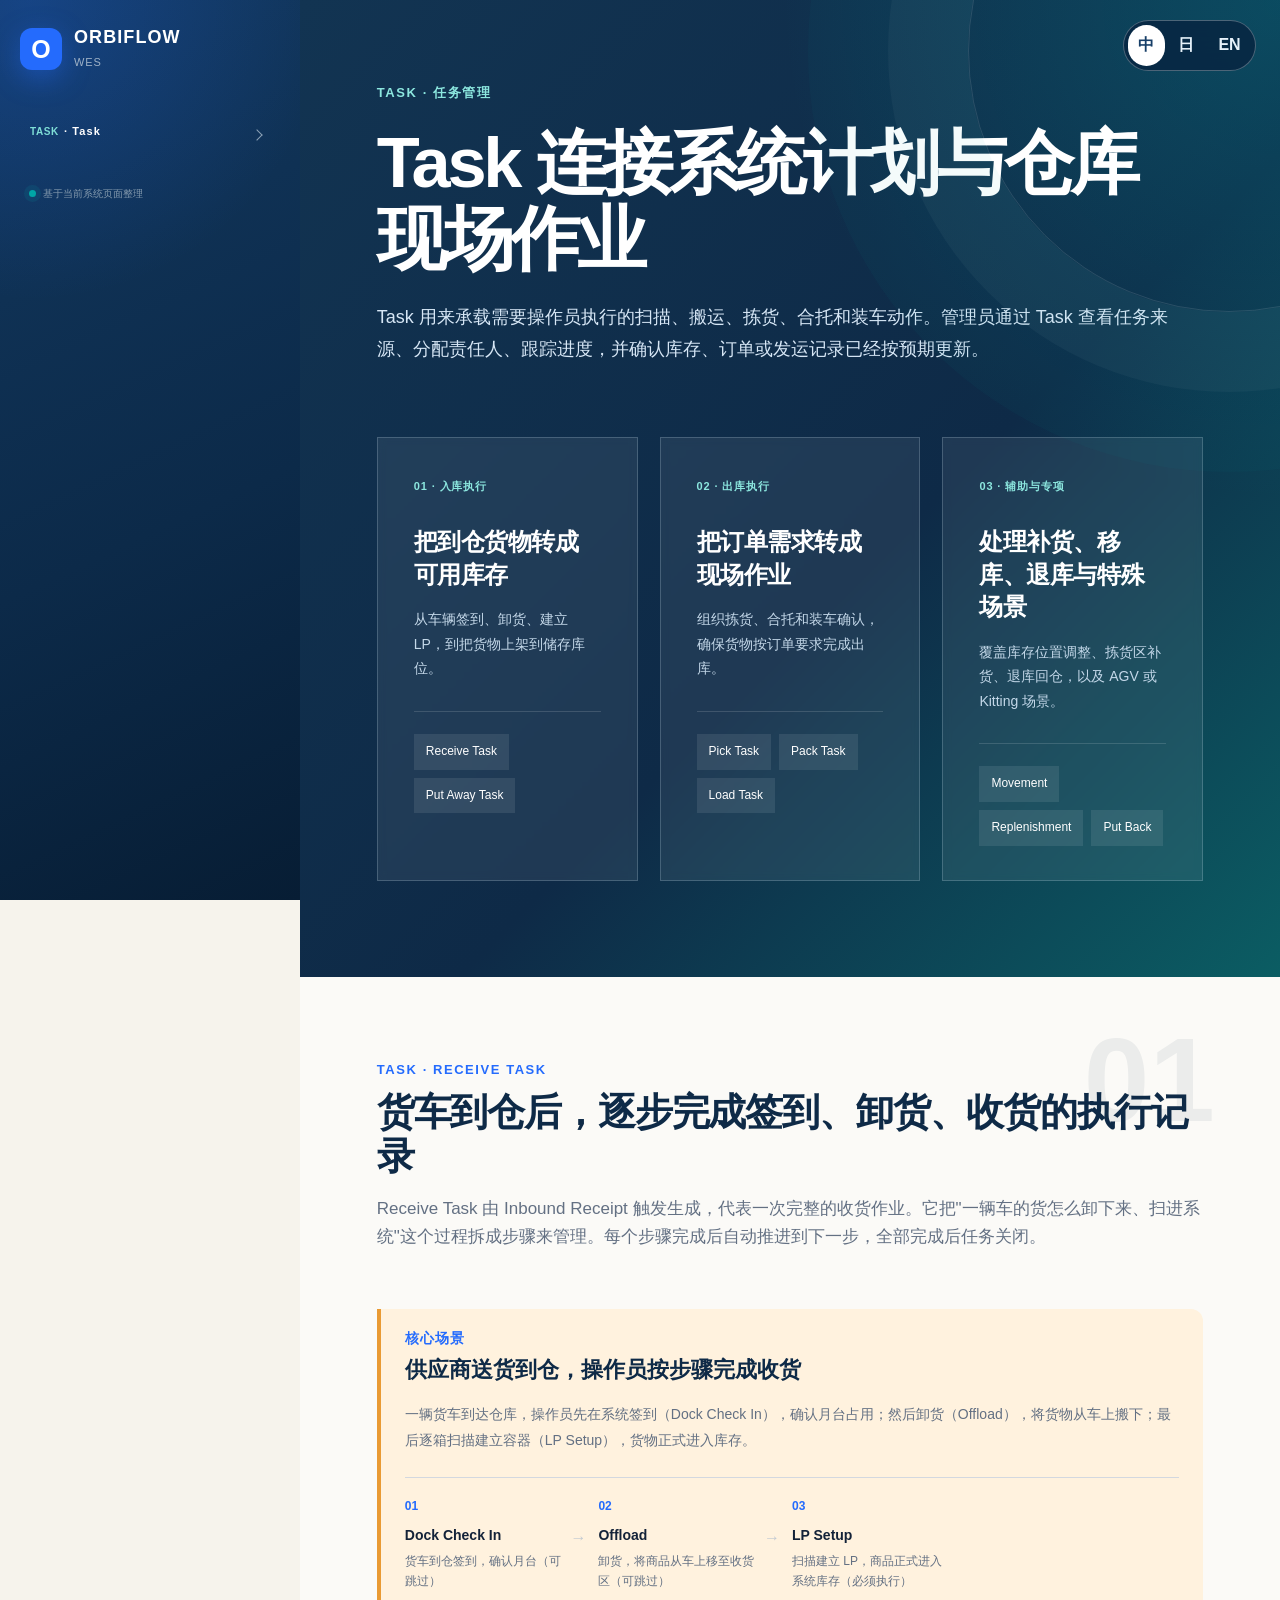
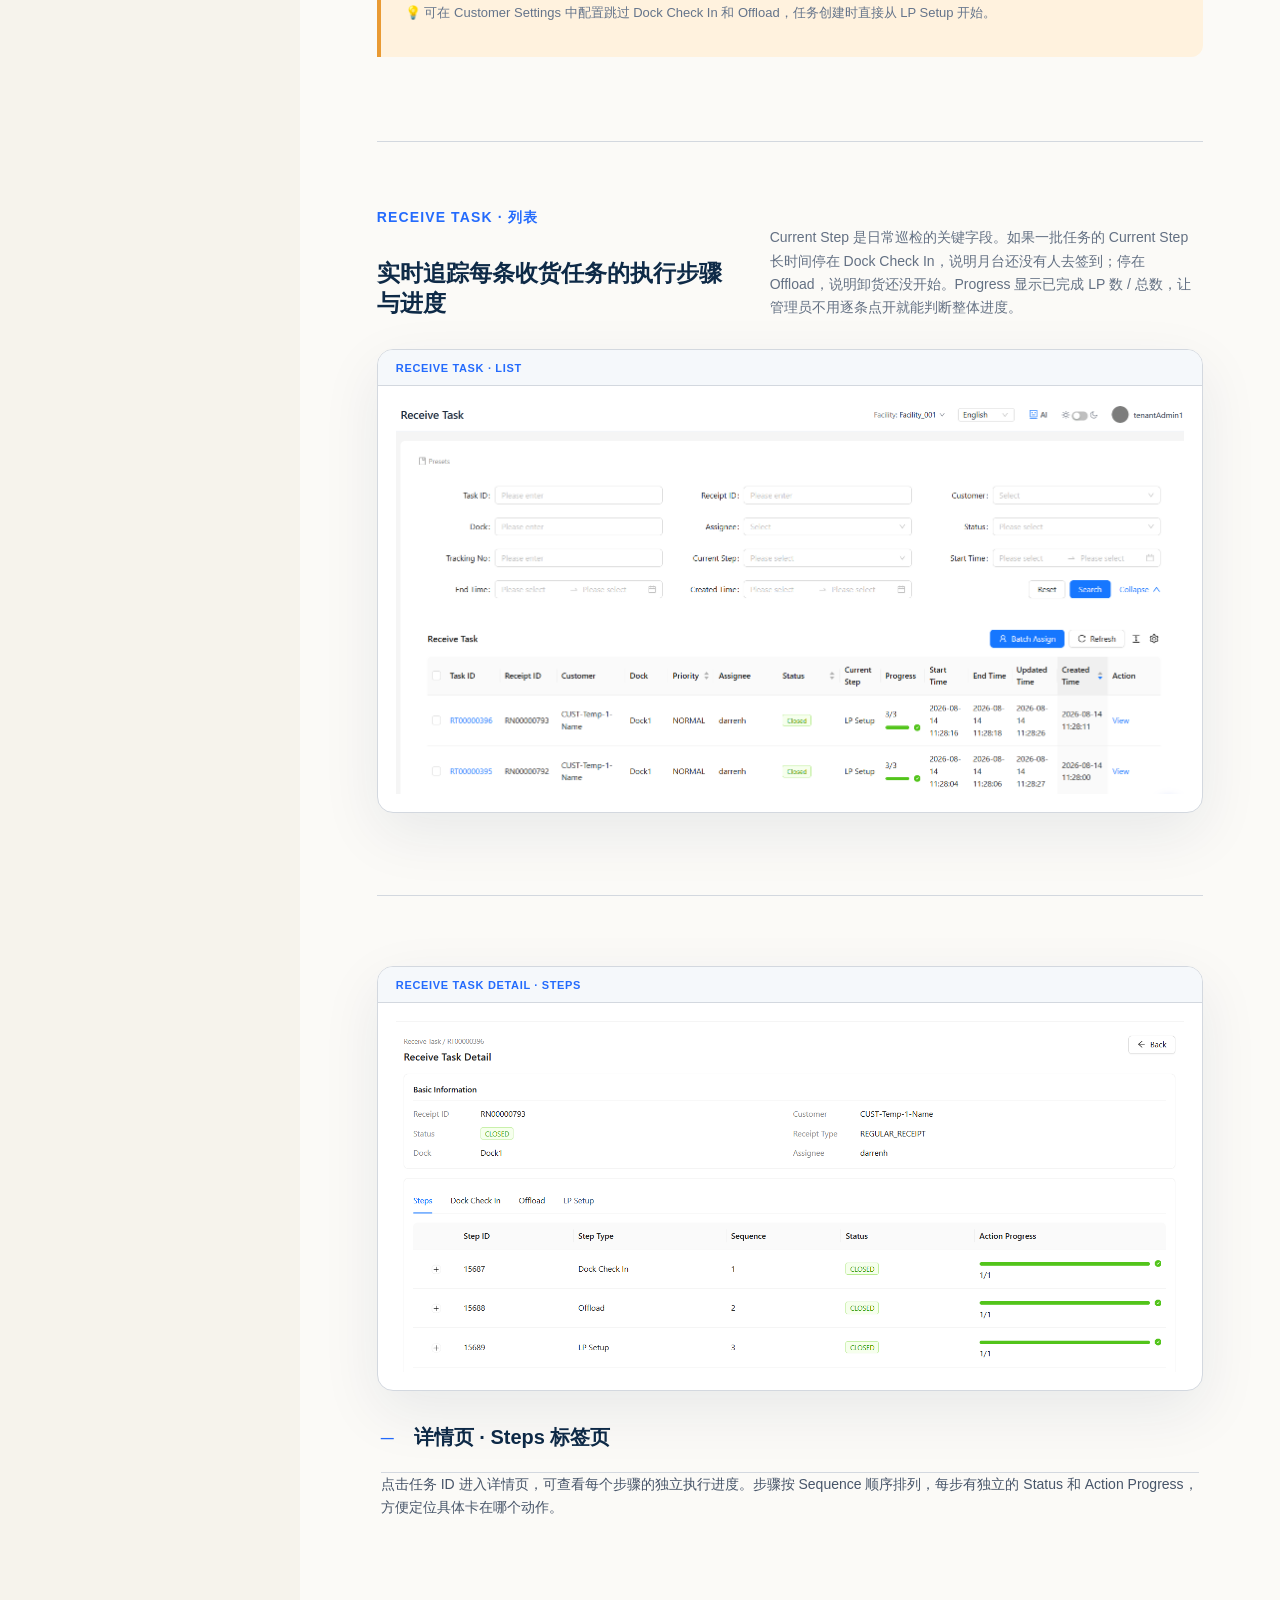
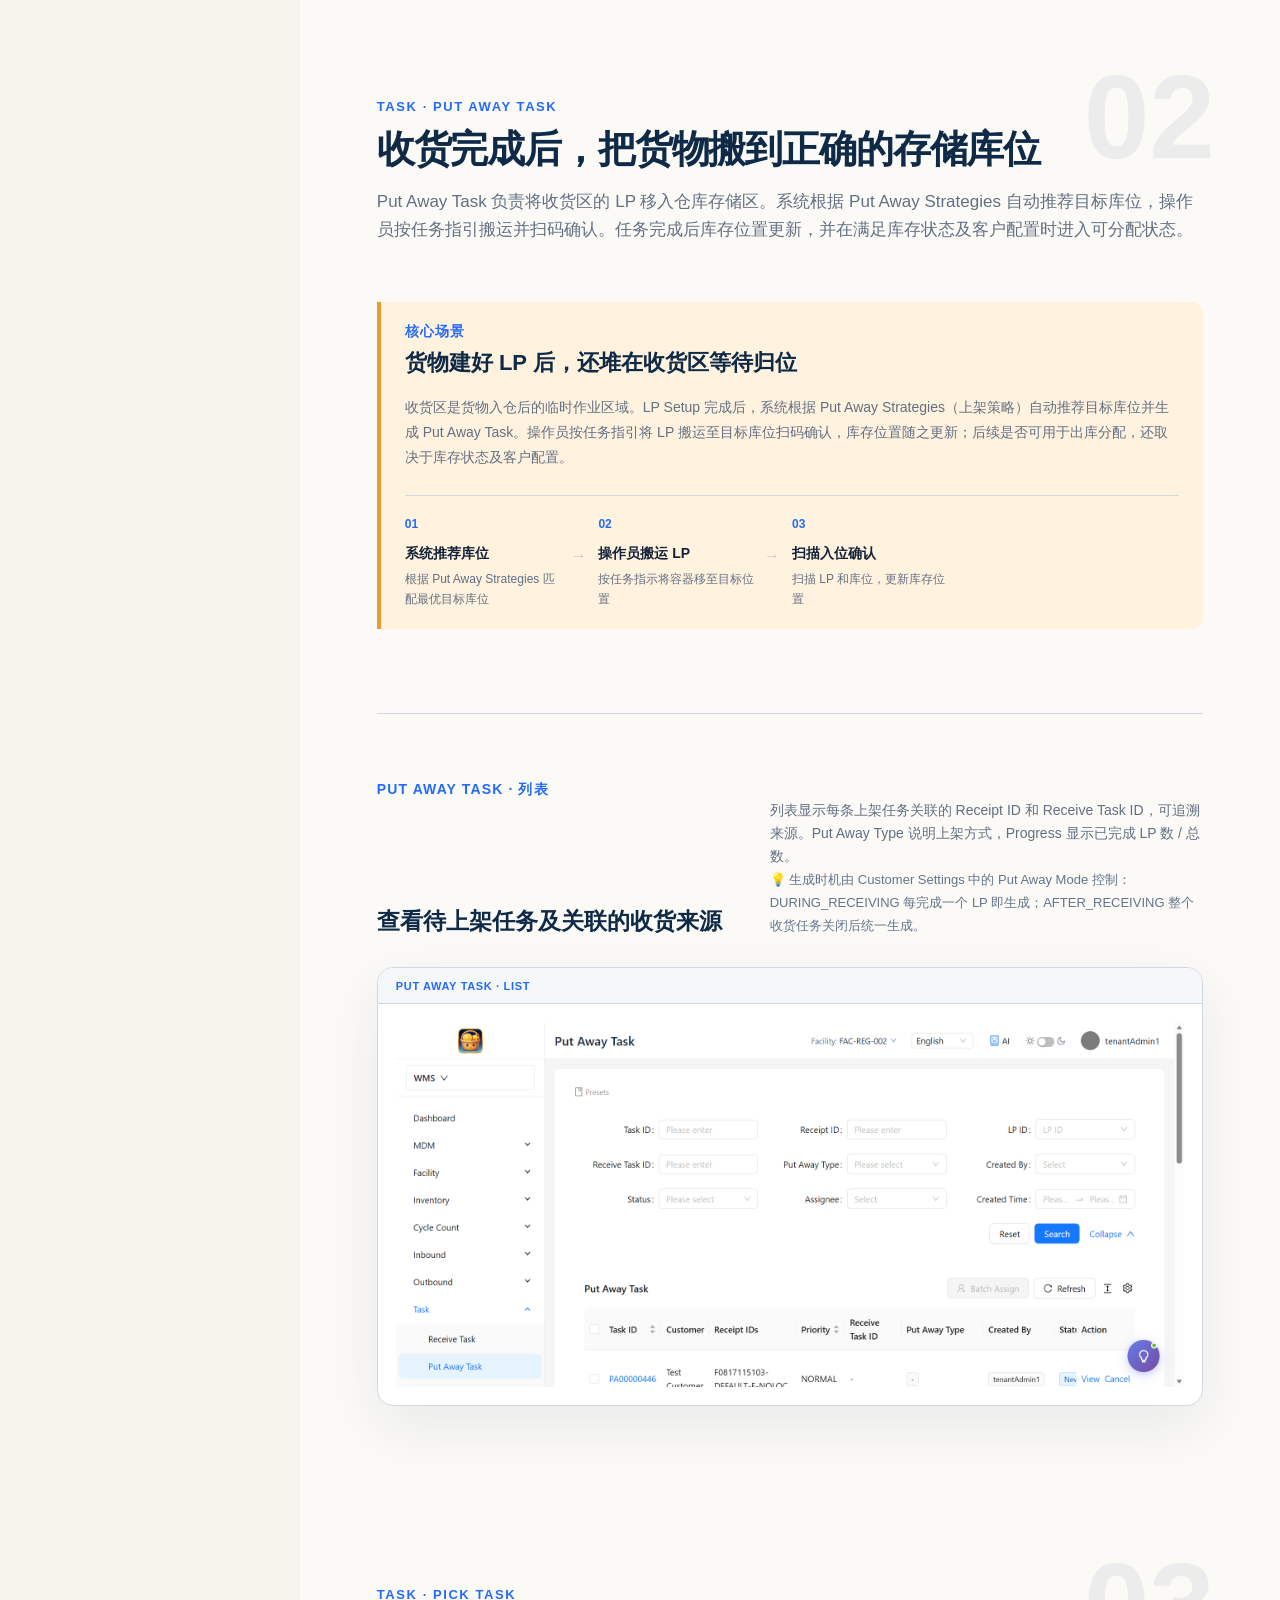
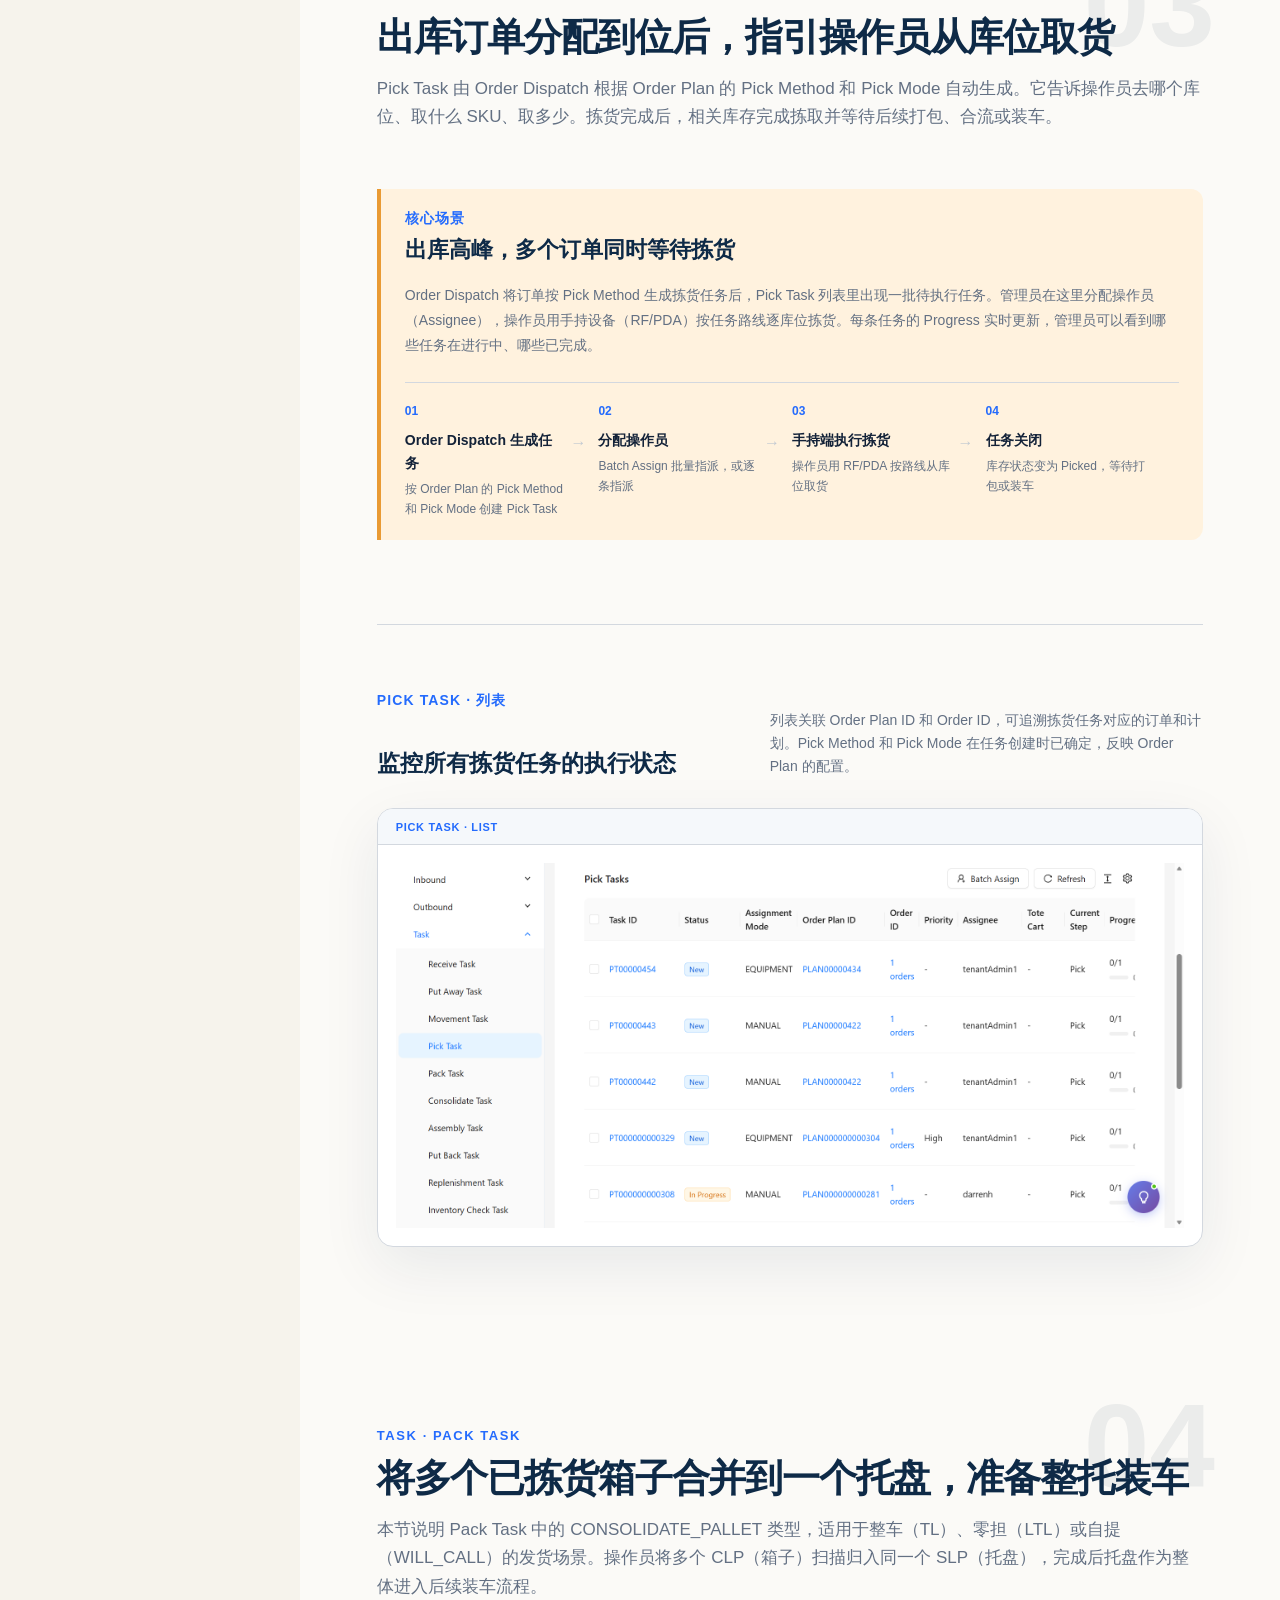
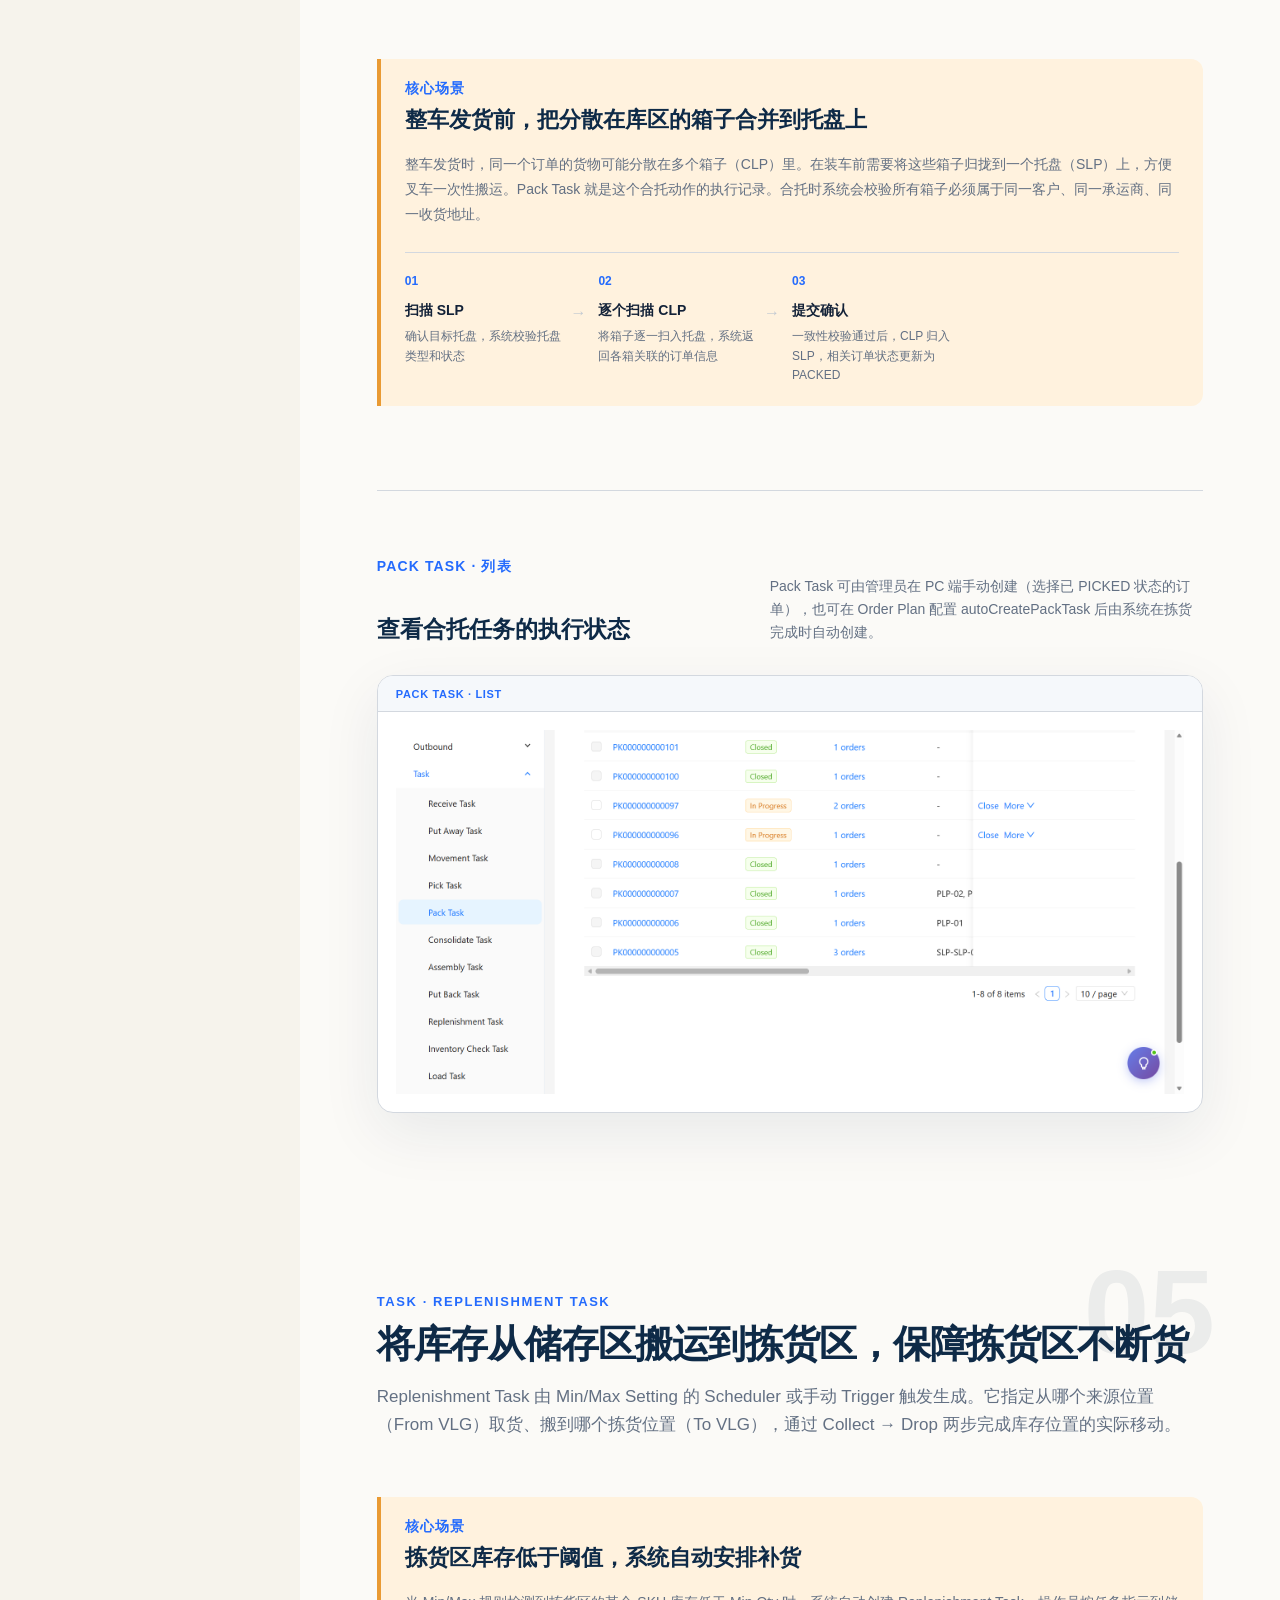
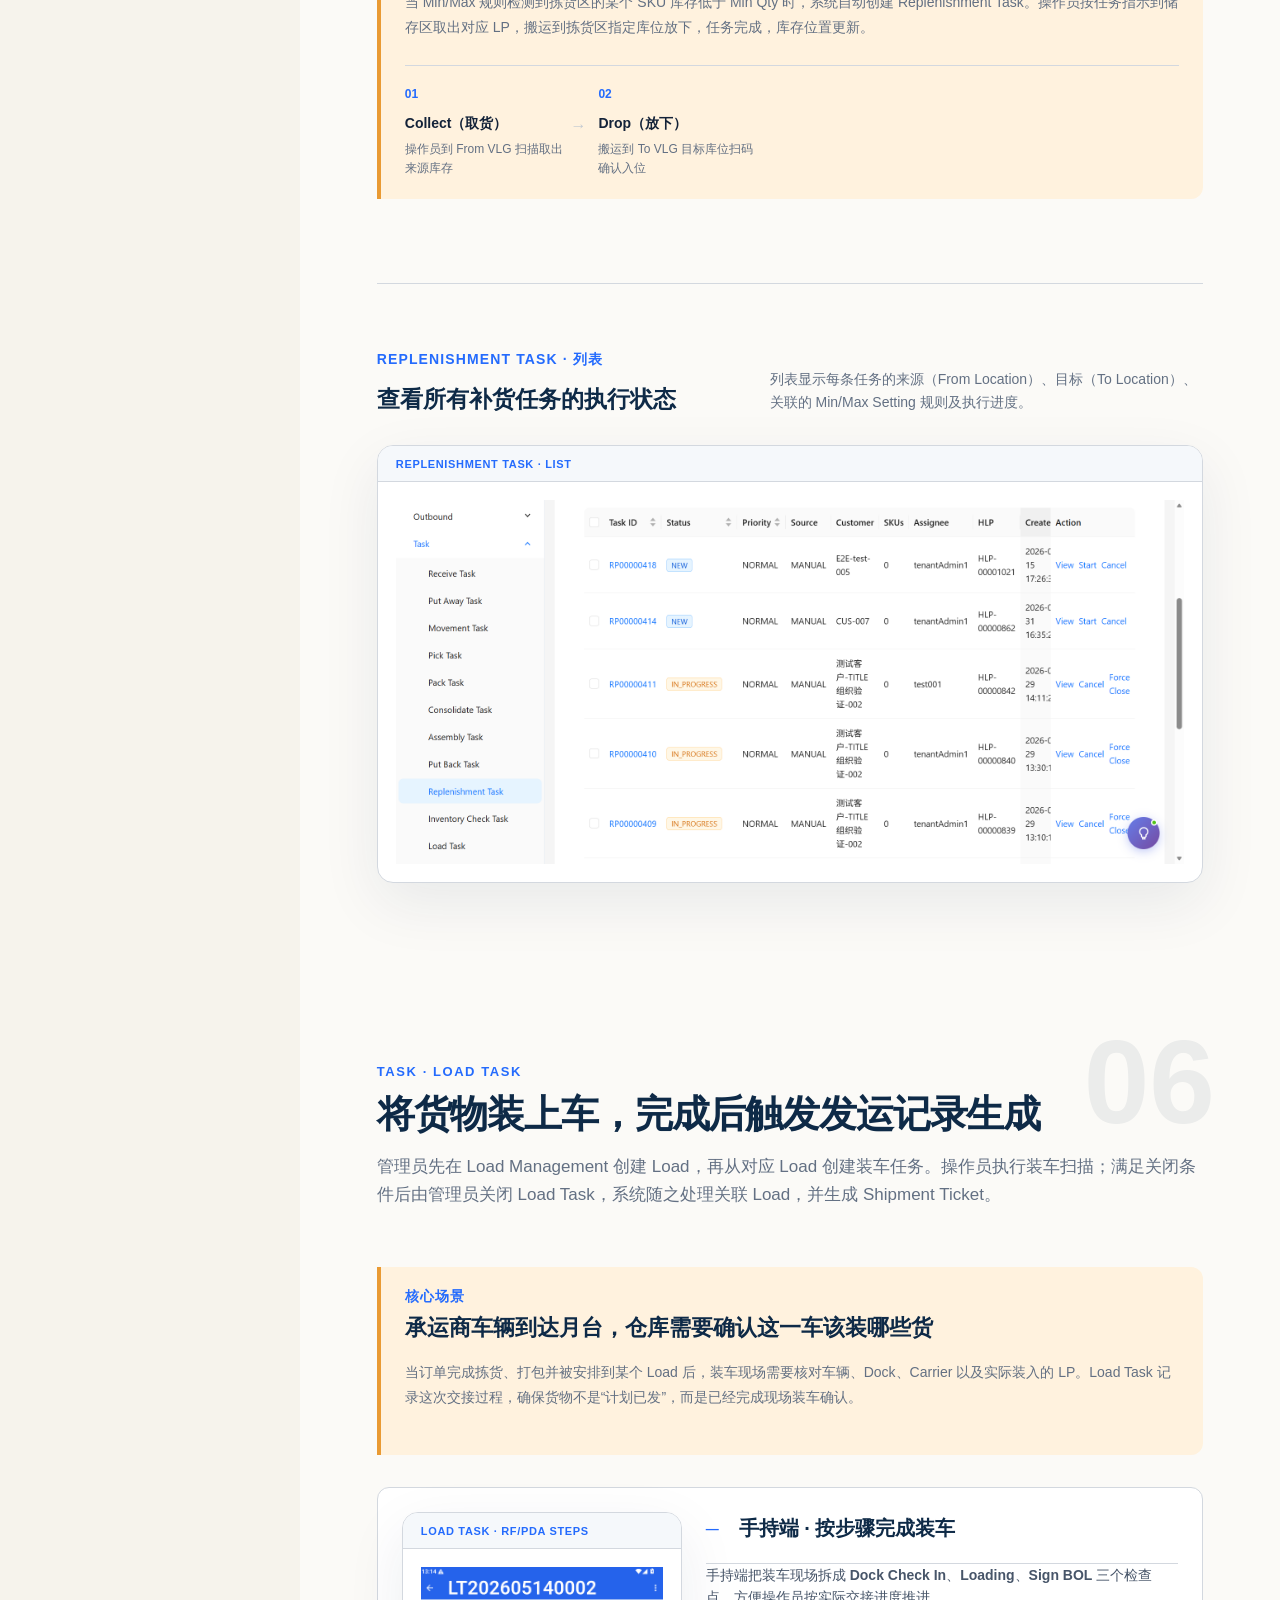
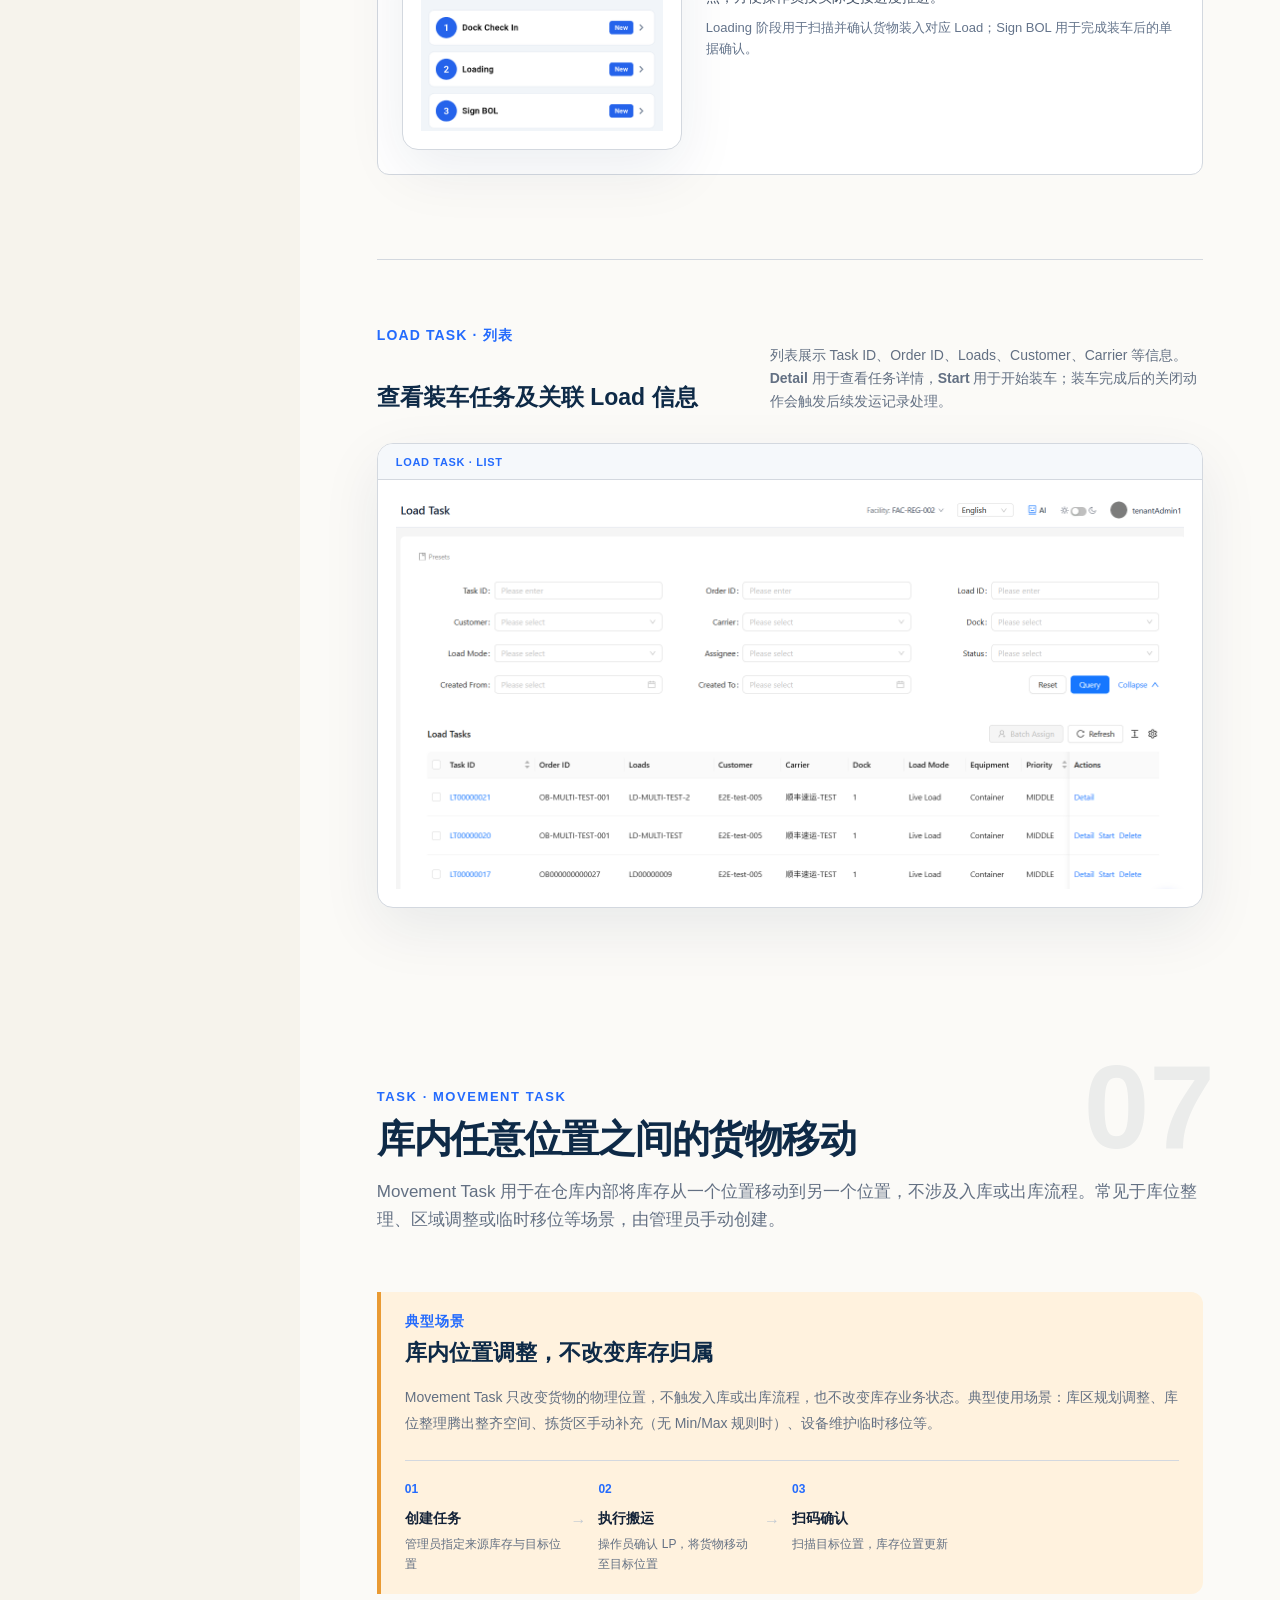
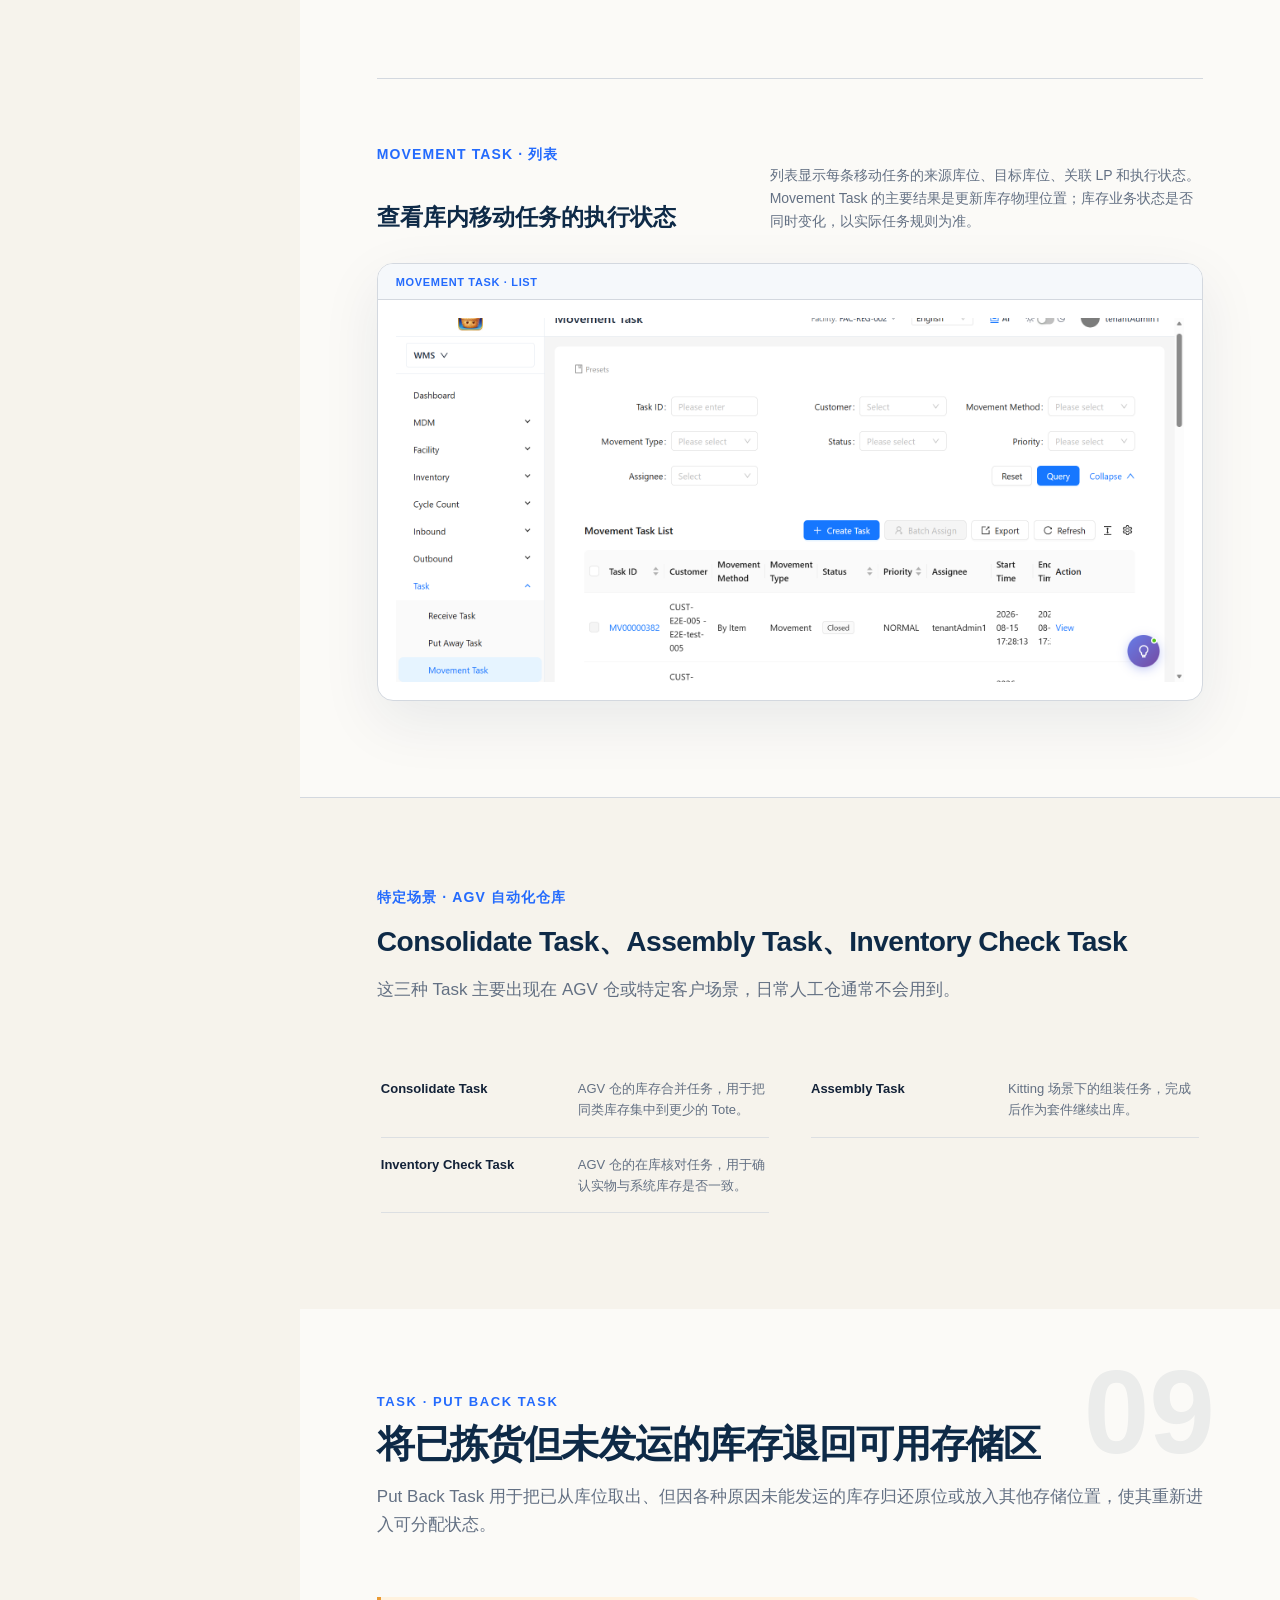
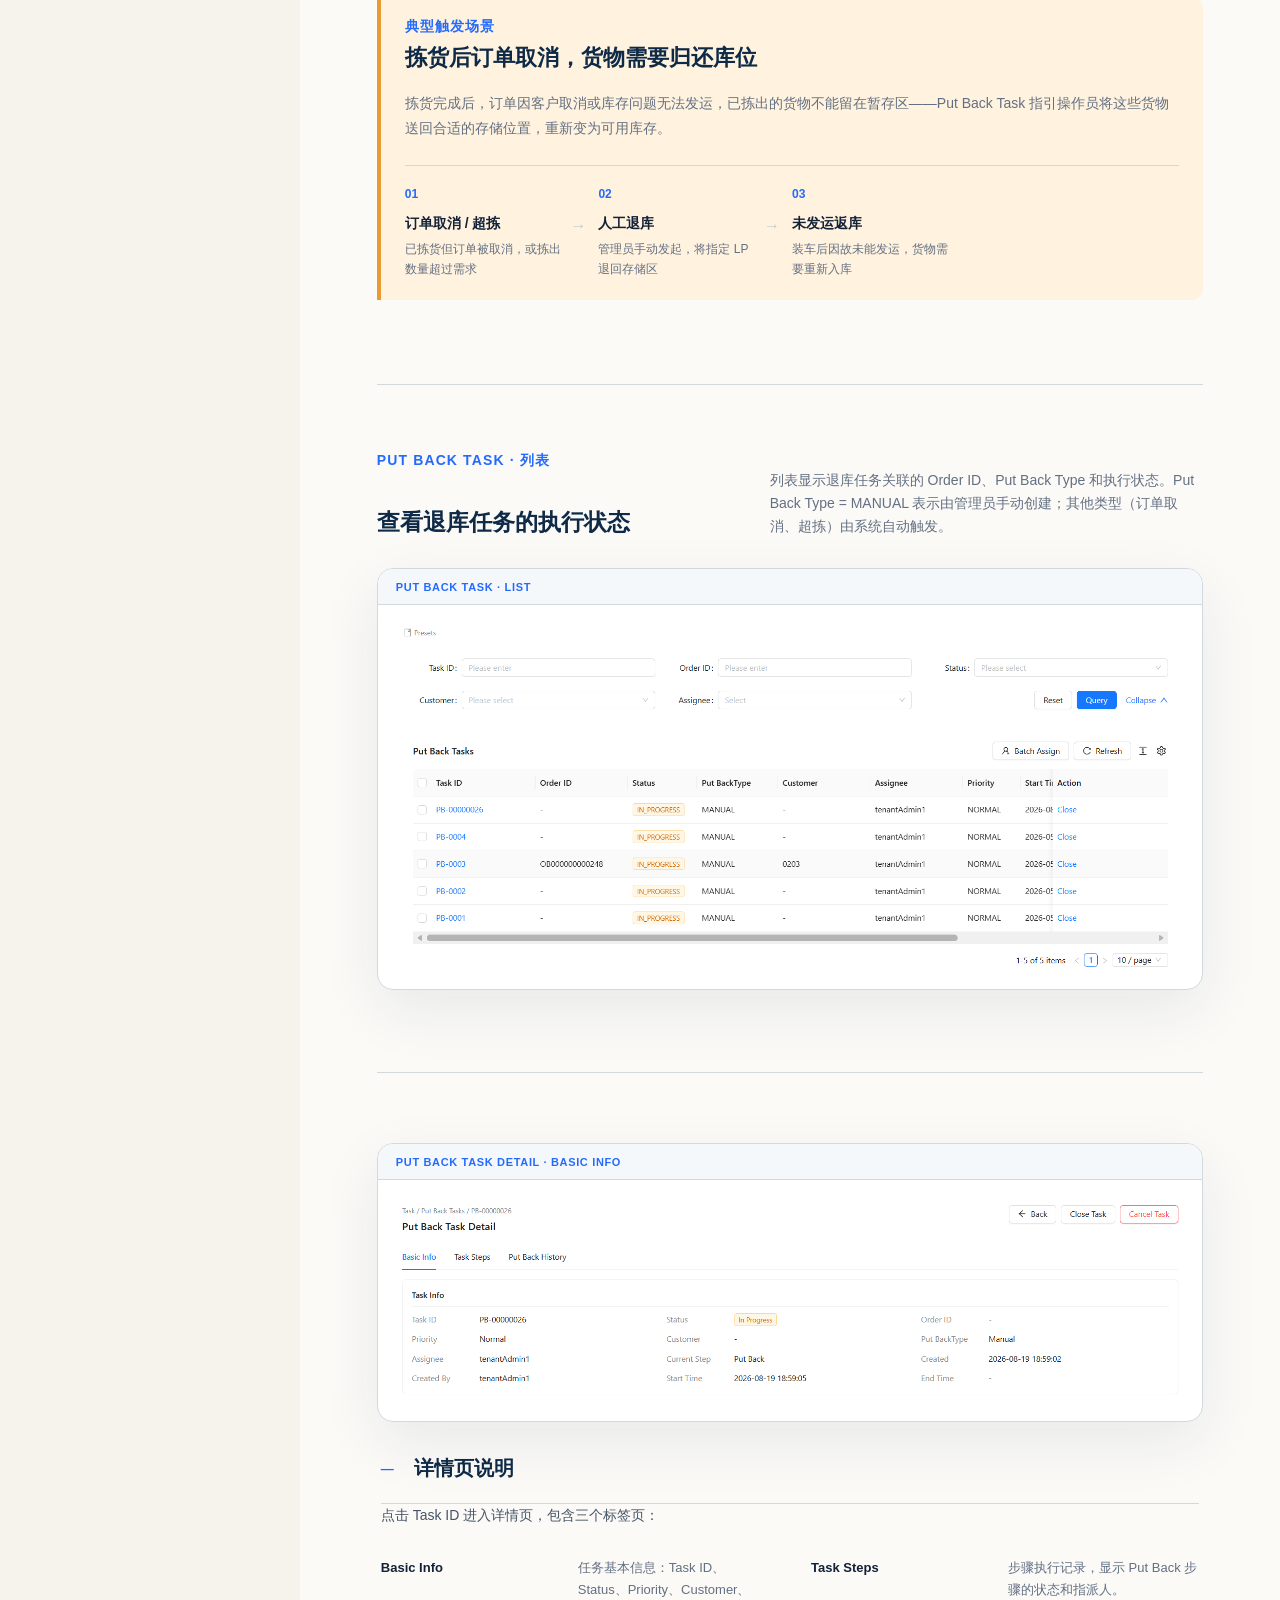
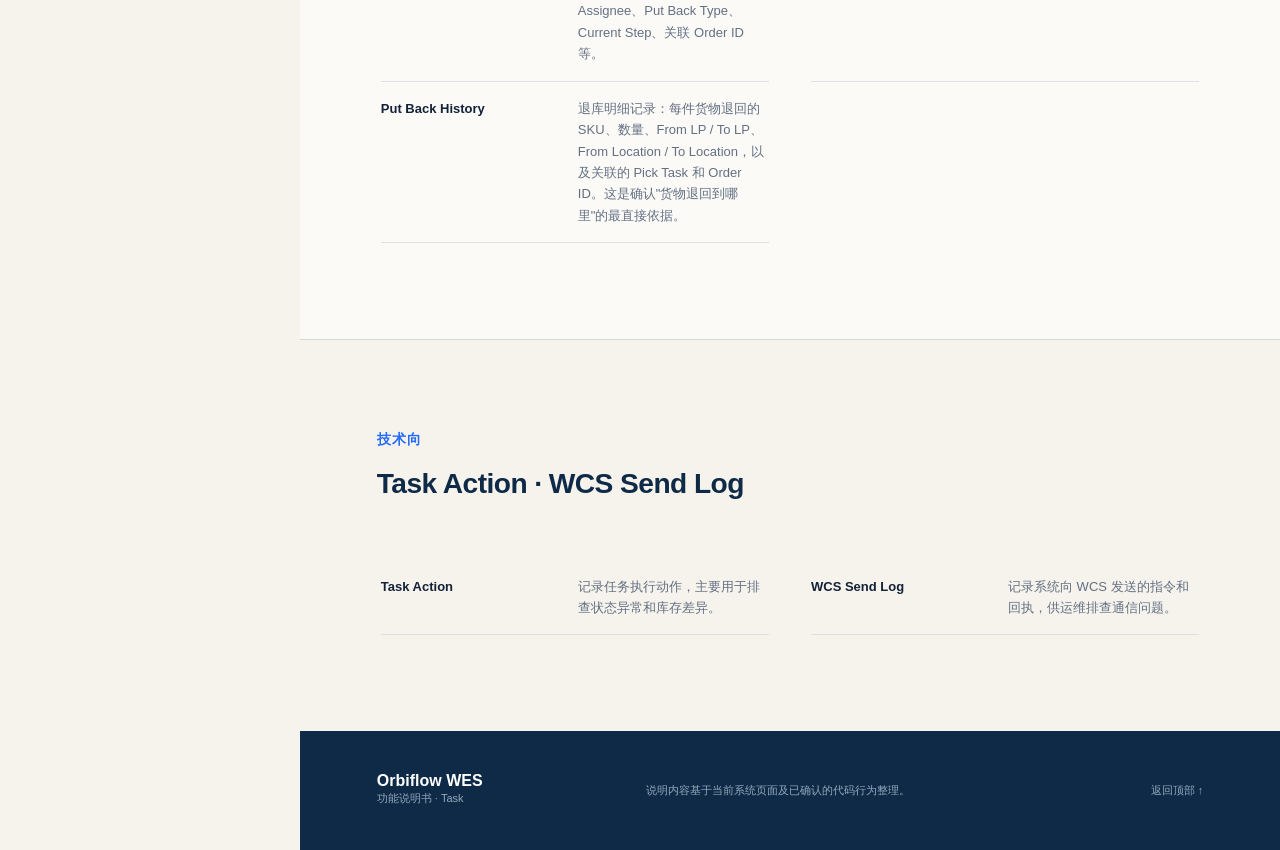
==== commit 1dfbe86a: "Add collapsible Task navigation" ====
--- a/task/index.html
+++ b/task/index.html
@@ -4,7 +4,7 @@
   <meta charset="utf-8">
   <meta name="viewport" content="width=device-width, initial-scale=1">
   <title>Orbiflow WMS-Lite · Task 任务管理 功能说明</title>
-  <link rel="stylesheet" href="styles.css">
+  <link rel="stylesheet" href="styles.css?v=20260903-task-nav-v2">
 </head>
 <body>
   <div class="reading-line" aria-hidden="true"><span id="reading-progress"></span></div>
@@ -15,10 +15,13 @@
   </div>
   <aside class="sidebar" id="sidebar">
     <div class="brand"><span class="brand-mark">O</span><div><strong>ORBIFLOW</strong><small>WES</small></div></div>
-    <div class="sidebar-label">功能说明书 · Task</div>
     <nav aria-label="说明书导航">
-      <a href="#task-overview" class="nav-link active"><span>00</span>Task 概览</a>
-      <div class="nav-peer-list">
+      <div class="nav-module main-nav-module task-main-nav collapsed" data-nav-module="task">
+        <div class="nav-module-head">
+          <a href="#task-overview" class="nav-link nav-group-link active"><span>TASK</span>· Task</a>
+          <button class="nav-toggle" type="button" aria-label="展开 Task 子菜单" aria-expanded="false" aria-controls="task-submenu"></button>
+        </div>
+        <div class="nav-submenu" id="task-submenu">
         <a href="#receive-task" class="nav-link"><span>01</span>Receive Task</a>
         <a href="#put-away-task" class="nav-link"><span>02</span>Put Away Task</a>
         <a href="#pick-task" class="nav-link"><span>03</span>Pick Task</a>
@@ -29,6 +32,7 @@
         <a href="#consolidate-task" class="nav-link"><span>—</span>特定场景 Task</a>
         <a href="#put-back-task" class="nav-link"><span>09</span>Put Back Task</a>
         <a href="#other-tasks" class="nav-link"><span>—</span>技术向</a>
+        </div>
       </div>
     </nav>
     <div class="sidebar-foot"><span class="status-dot"></span>基于当前系统页面整理</div>
@@ -395,7 +399,7 @@
     <img id="dialog-image" alt="页面截图放大预览">
   </dialog>
   <div class="sidebar-scrim" id="sidebar-scrim"></div>
-  <script src="app.js"></script>
-  <script src="i18n.js"></script>
+  <script src="app.js?v=20260903-task-nav-v2"></script>
+  <script src="i18n.js?v=20260903-task-nav-v2"></script>
 </body>
 </html>
--- a/task/styles.css
+++ b/task/styles.css
@@ -118,8 +118,28 @@
 .nav-group-link { display: grid; grid-template-columns: 52px 1fr; align-items: center; min-height: 56px; margin: 0 0 18px; padding: 8px 14px; border-radius: 10px; color: white; text-decoration: none; font: 700 15px/1 Bahnschrift, sans-serif; letter-spacing: .08em; }
 .nav-group-link span { color: #72dedb; font-size: 12px; }
 .nav-group-link.active, .task-module-link { background: linear-gradient(90deg, rgba(0,166,166,.34), rgba(0,166,166,.16)); box-shadow: inset 3px 0 var(--cyan); }
-.task-main-nav .nav-submenu { gap: 5px; }
-.task-main-nav .nav-link.sub { padding-left: 28px; }
+.task-main-nav .nav-group-link {
+  grid-template-columns: 34px 1fr;
+  min-height: 38px;
+  margin: 22px 0 5px;
+  padding: 8px 42px 8px 10px;
+  border-radius: 8px;
+  background: transparent;
+  box-shadow: none;
+  font-size: 11px;
+  letter-spacing: .1em;
+}
+.task-main-nav .nav-group-link span { color: #7fded6; font-size: 10px; }
+.task-main-nav .nav-toggle { top: 7px; right: 7px; width: 29px; height: 29px; }
+.task-main-nav .nav-toggle::before { left: 9px; top: 8px; width: 7px; height: 7px; border-width: 0 1.5px 1.5px 0; }
+.task-main-nav.collapsed .nav-toggle::before { top: 11px; }
+.task-main-nav .nav-submenu { gap: 4px; max-height: 520px; }
+.task-main-nav .nav-submenu > .nav-link {
+  grid-template-columns: 34px 1fr;
+  min-height: 42px;
+  padding: 6px 10px 6px 20px;
+  font-size: 14px;
+}
 .nav-group.muted { color: #627a91; }
 .nav-placeholder { padding: 5px 10px 5px 44px; color: #60778c; font-size: 11px; }
 .sidebar-foot { margin: 30px 9px 0; color: #8399ad; font-size: 10px; }
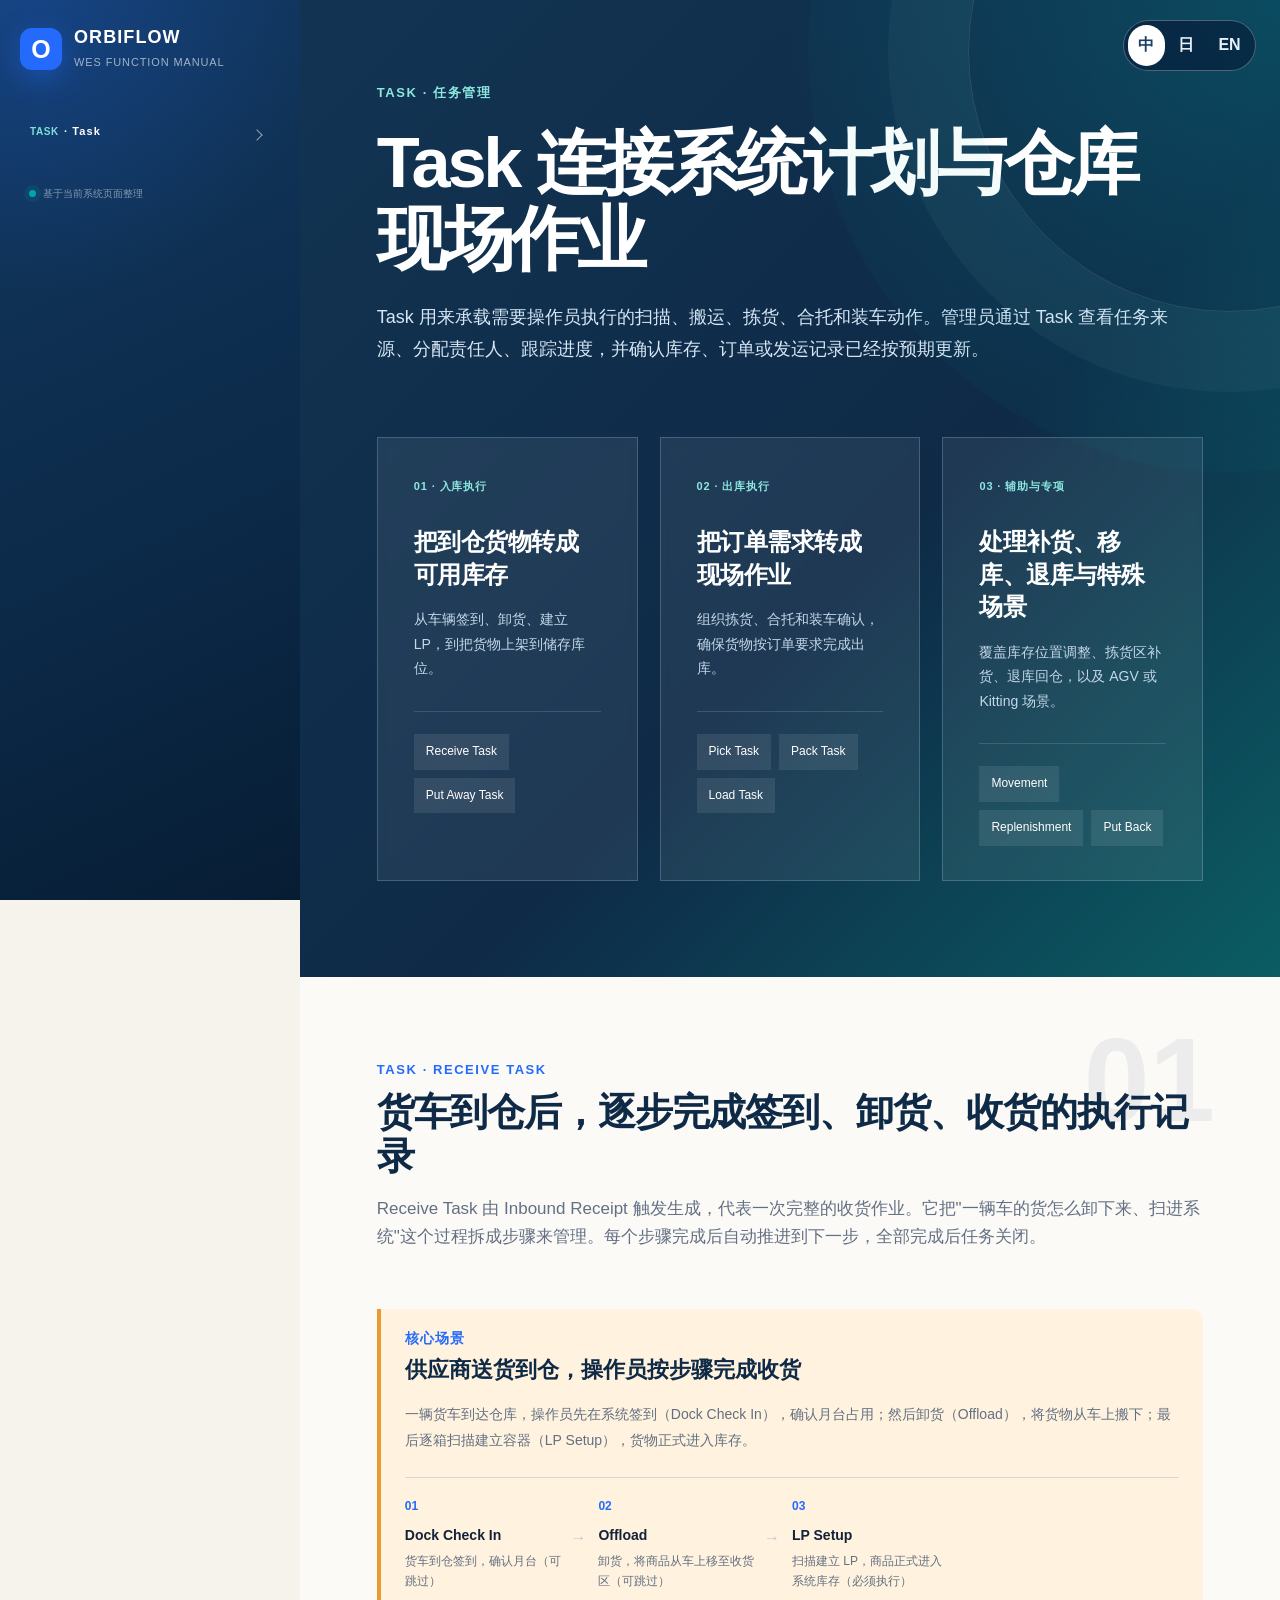
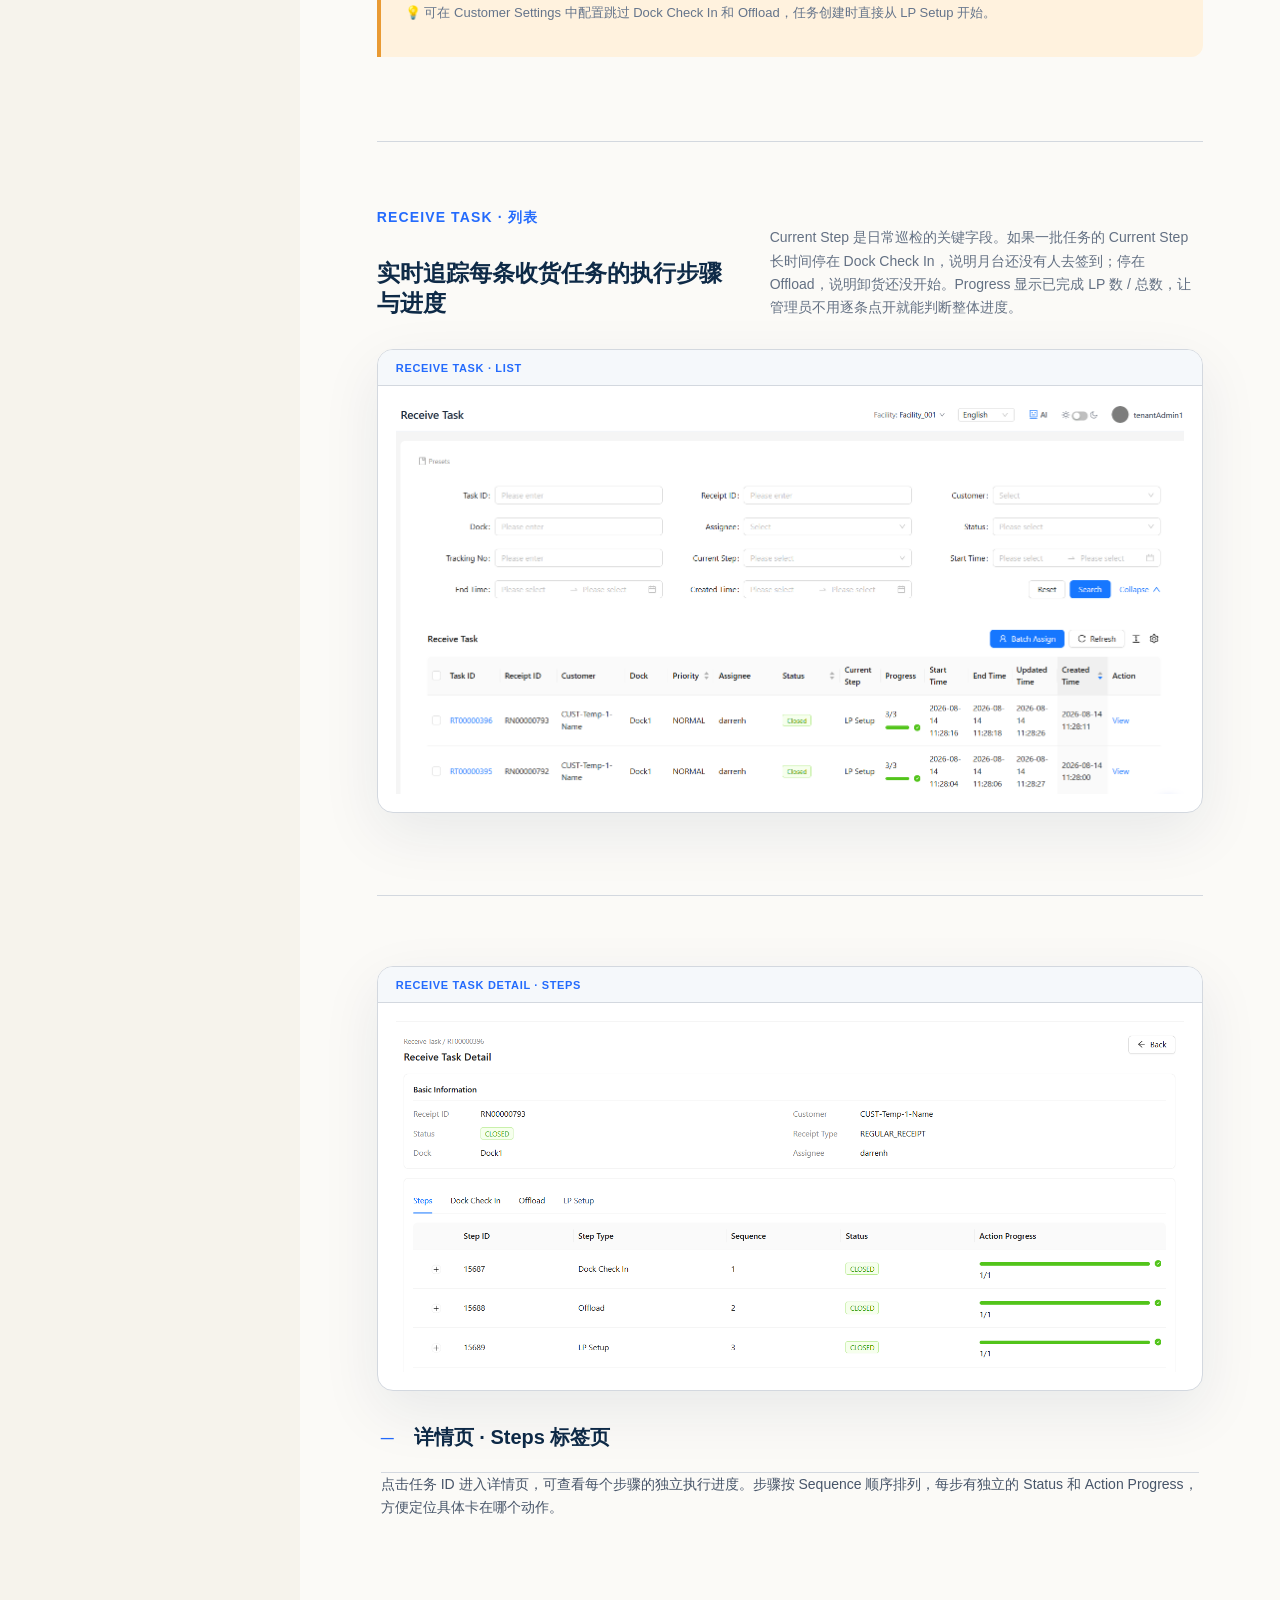
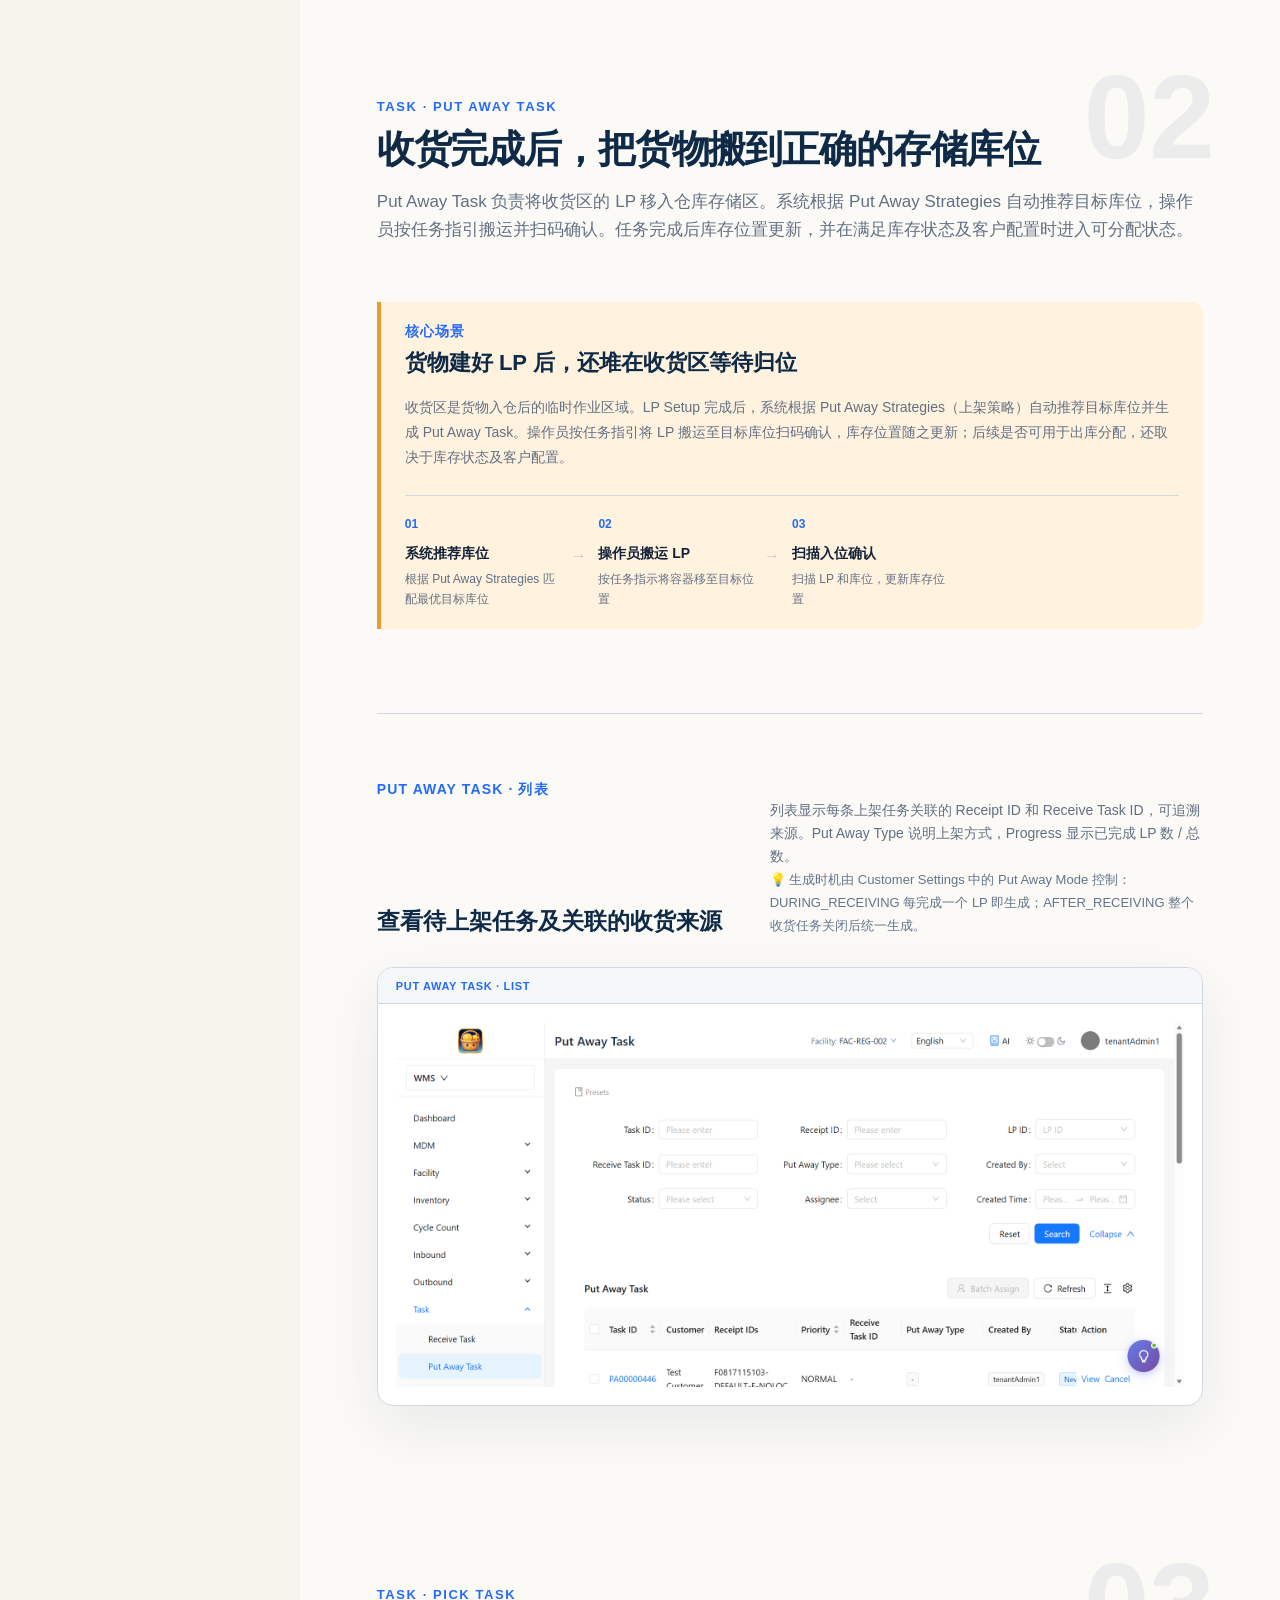
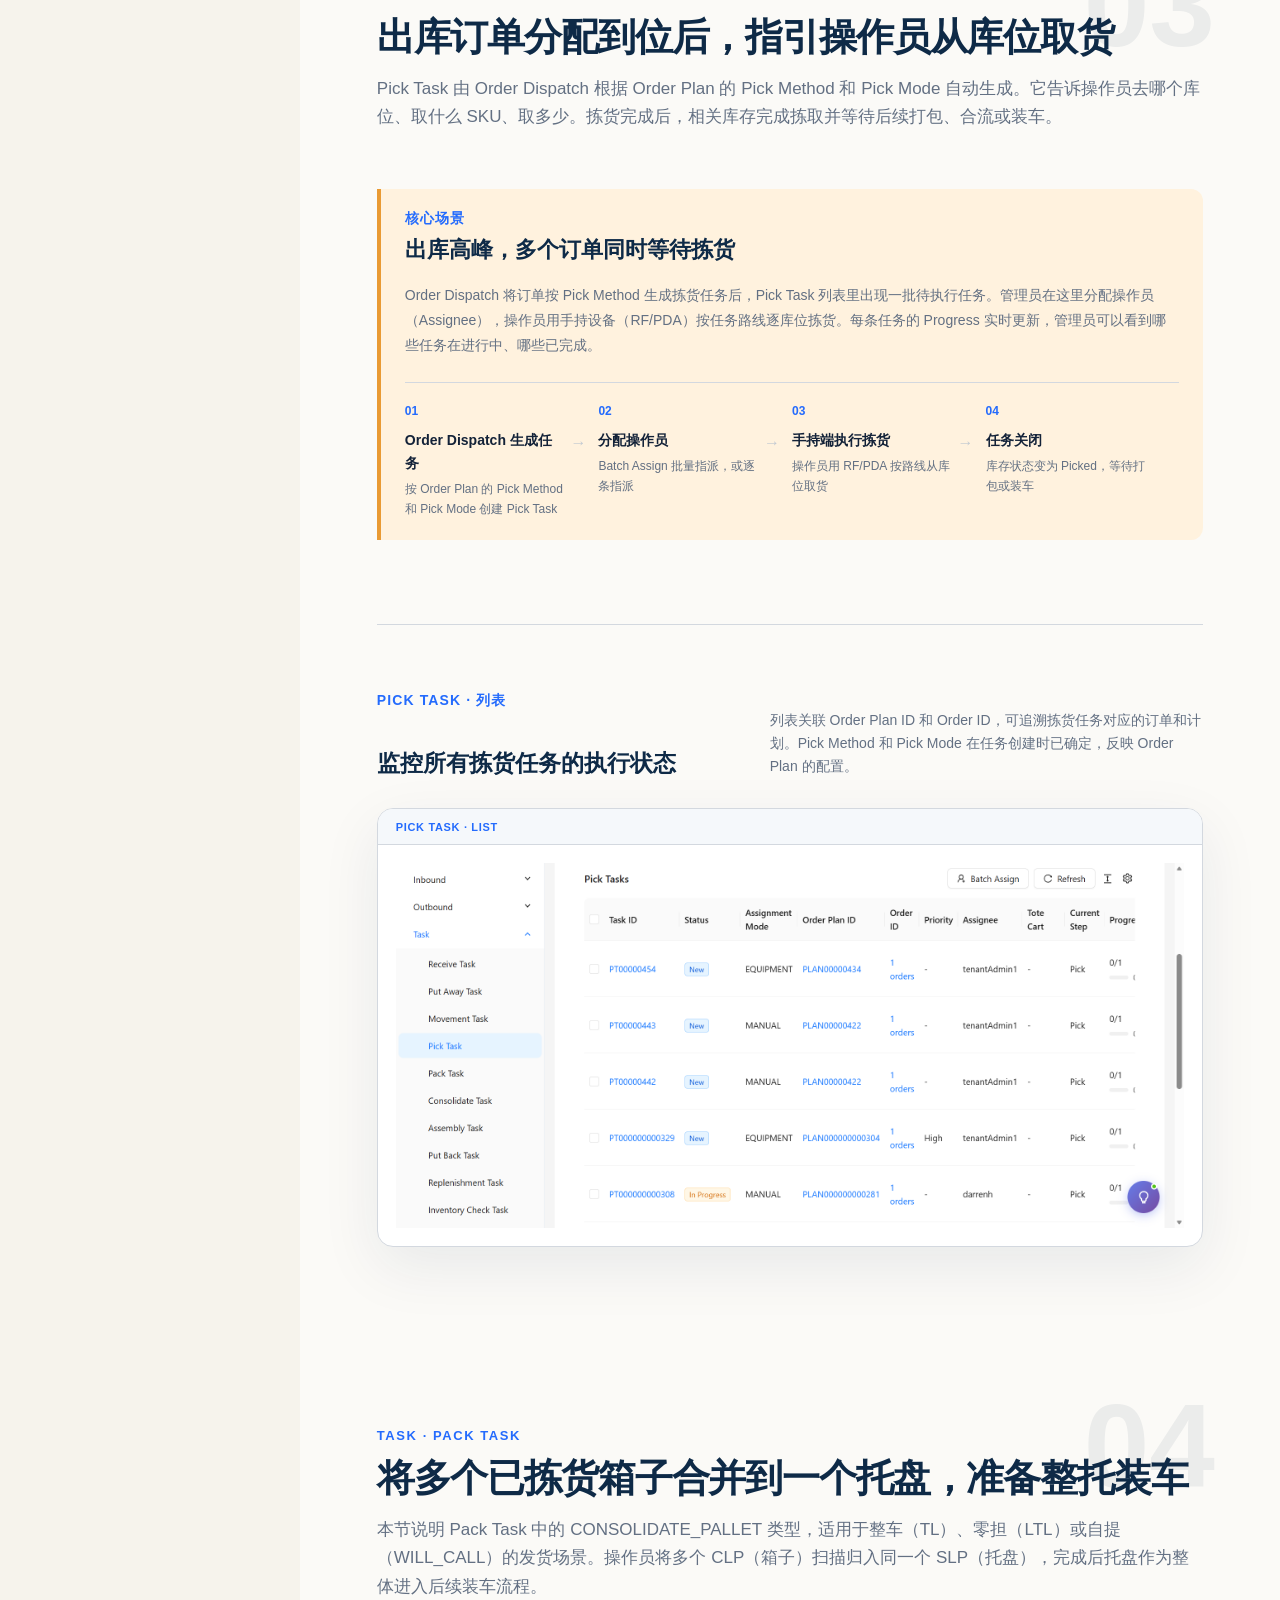
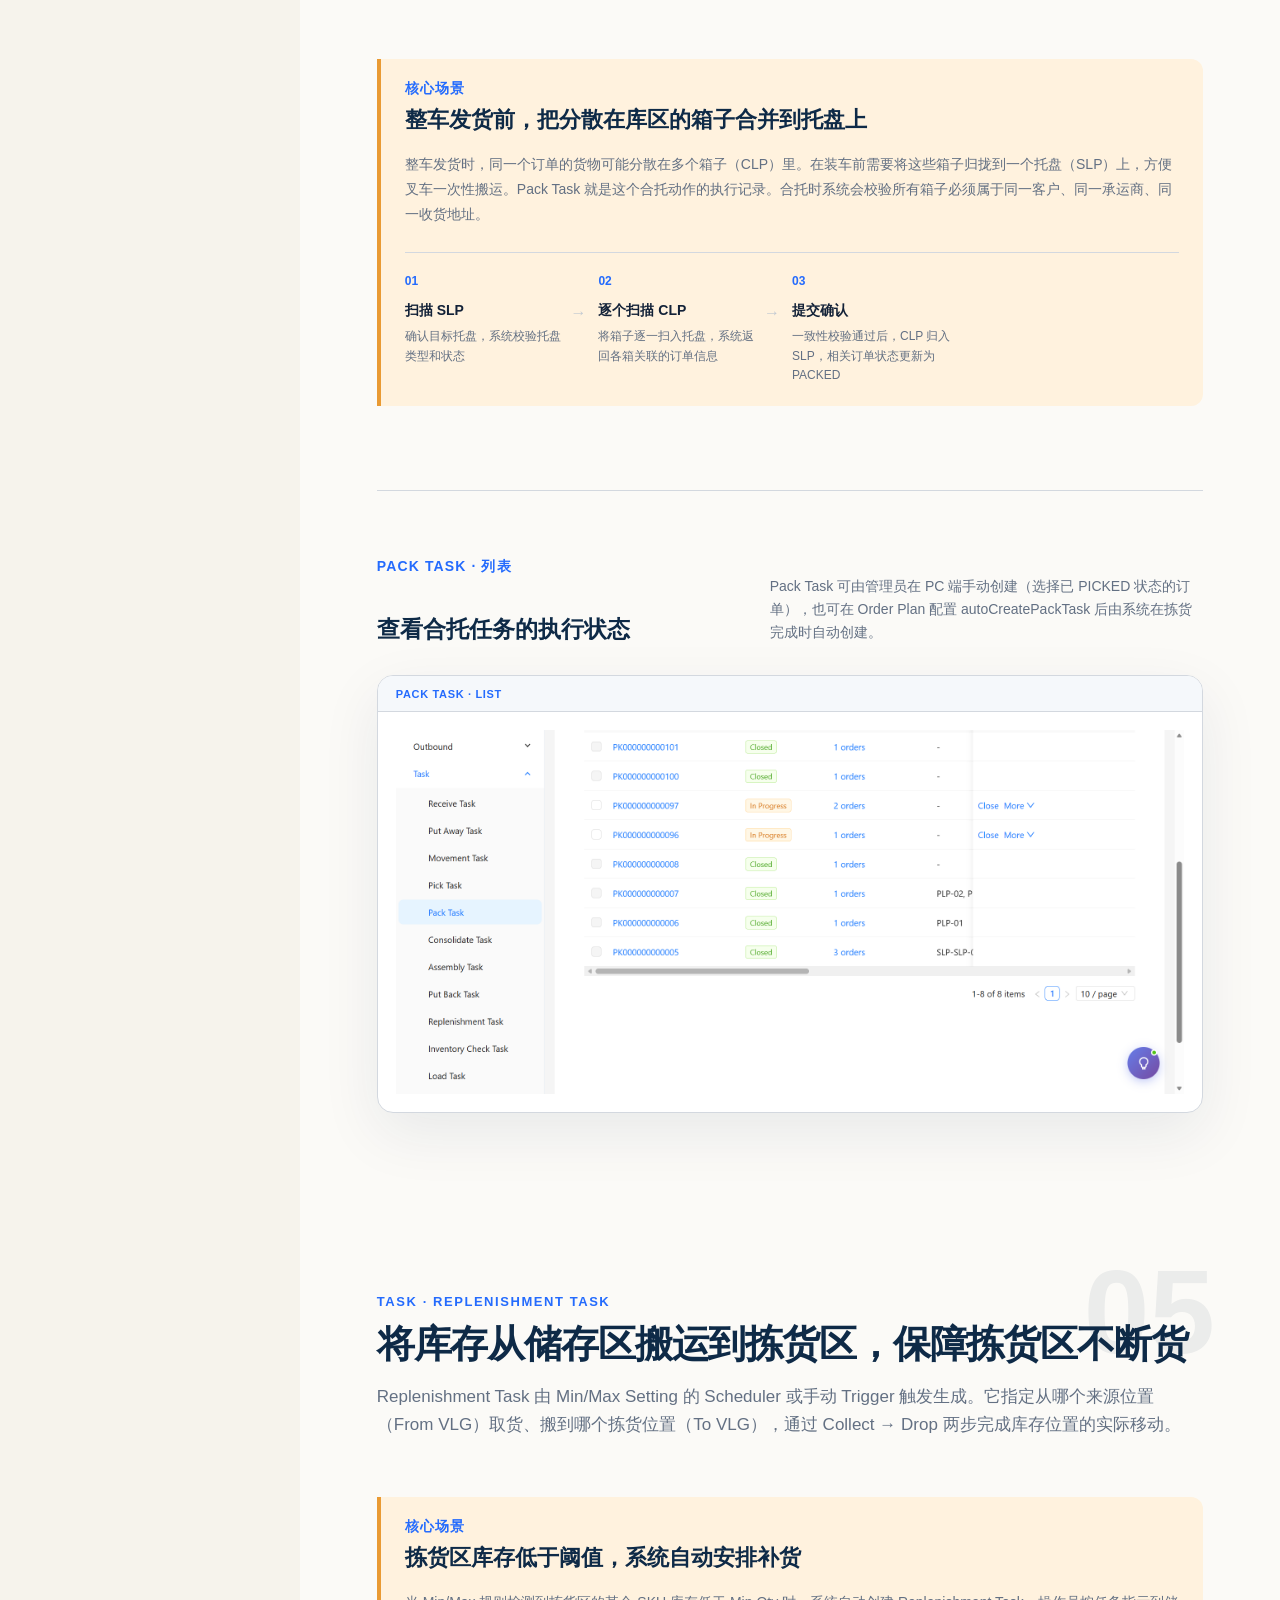
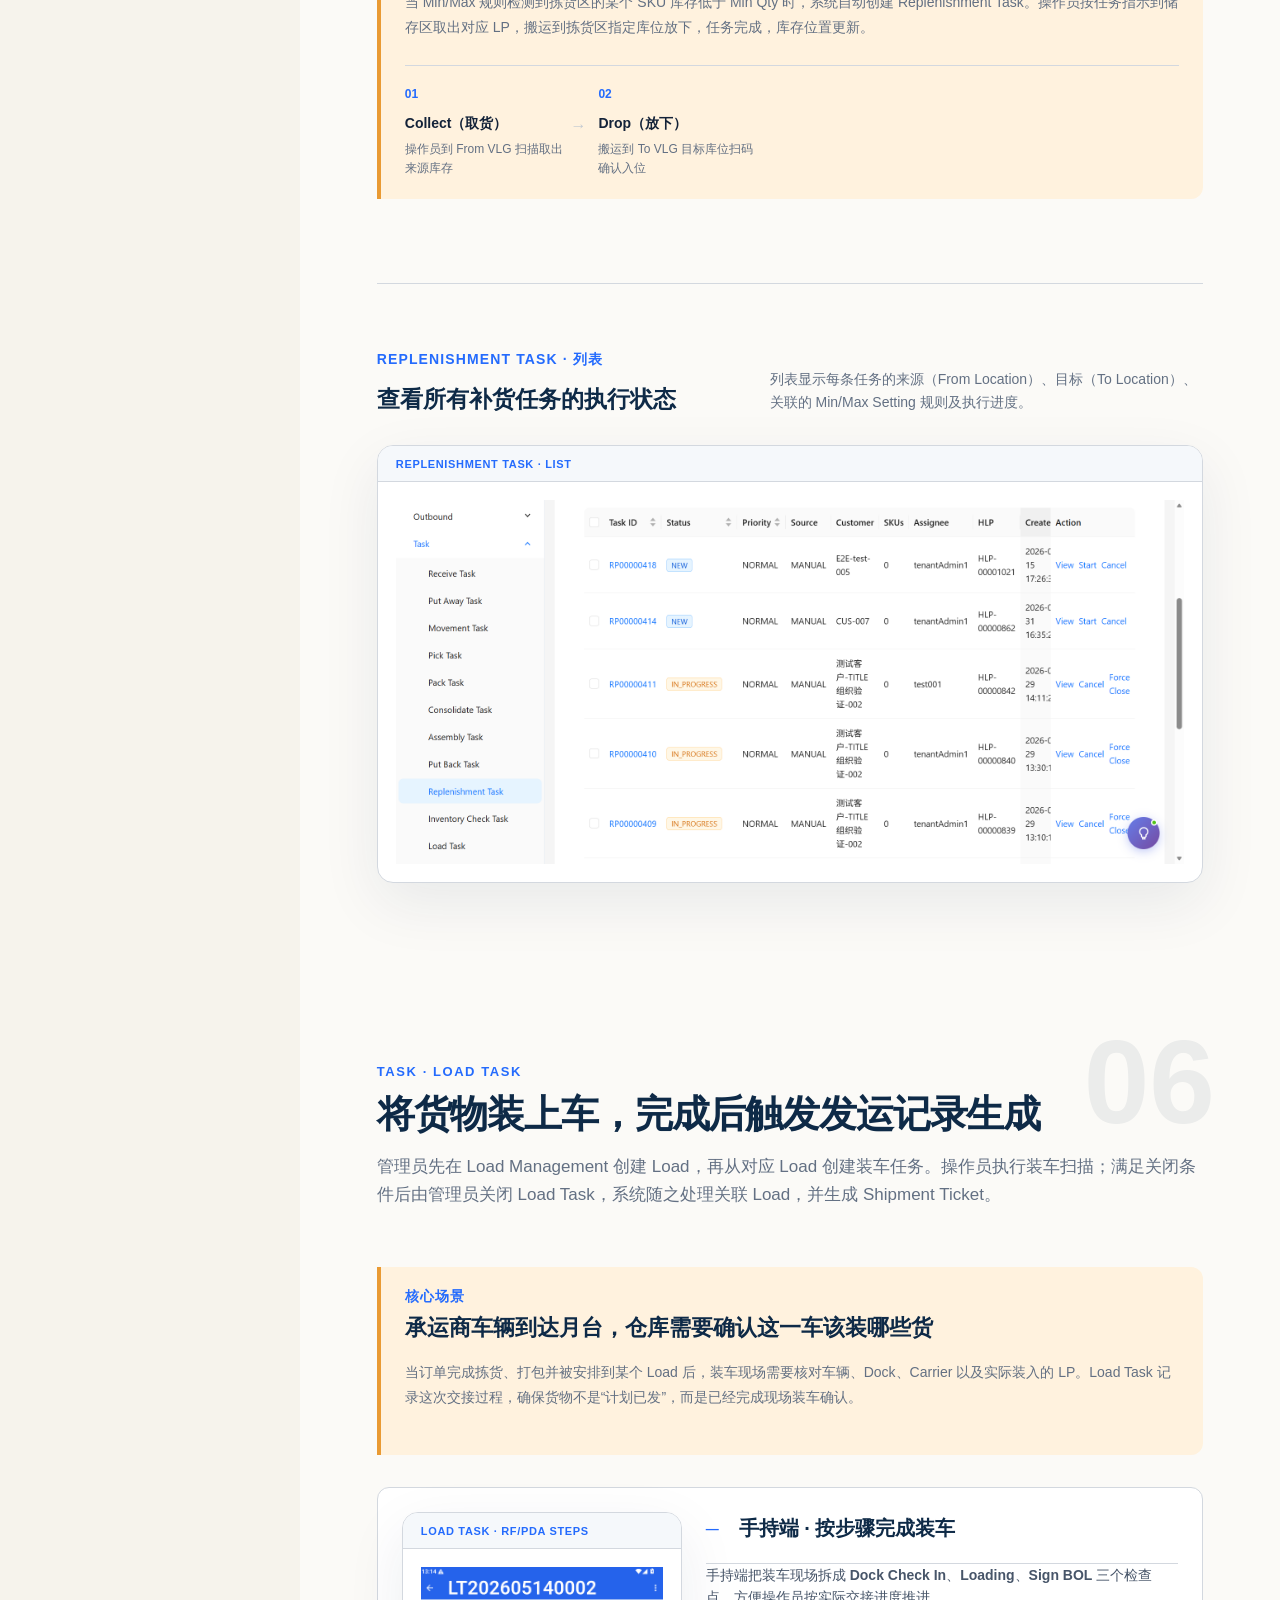
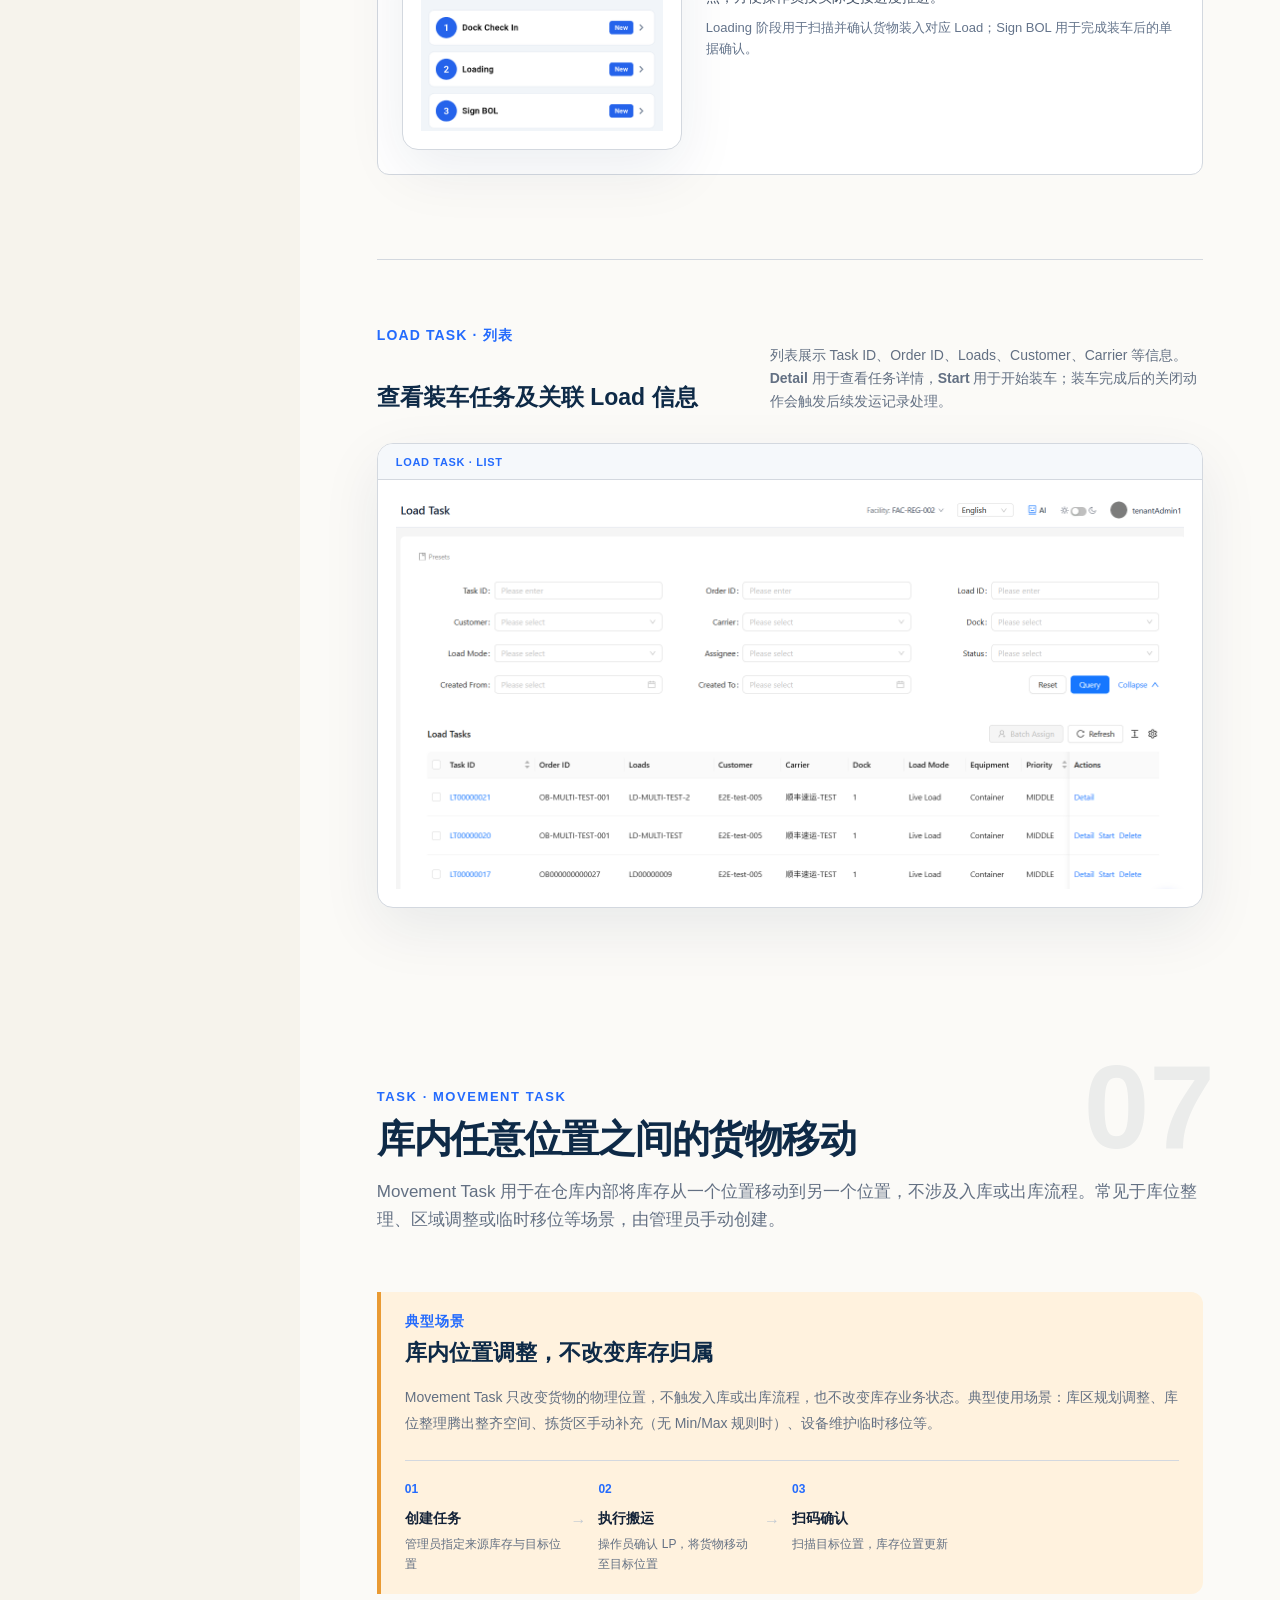
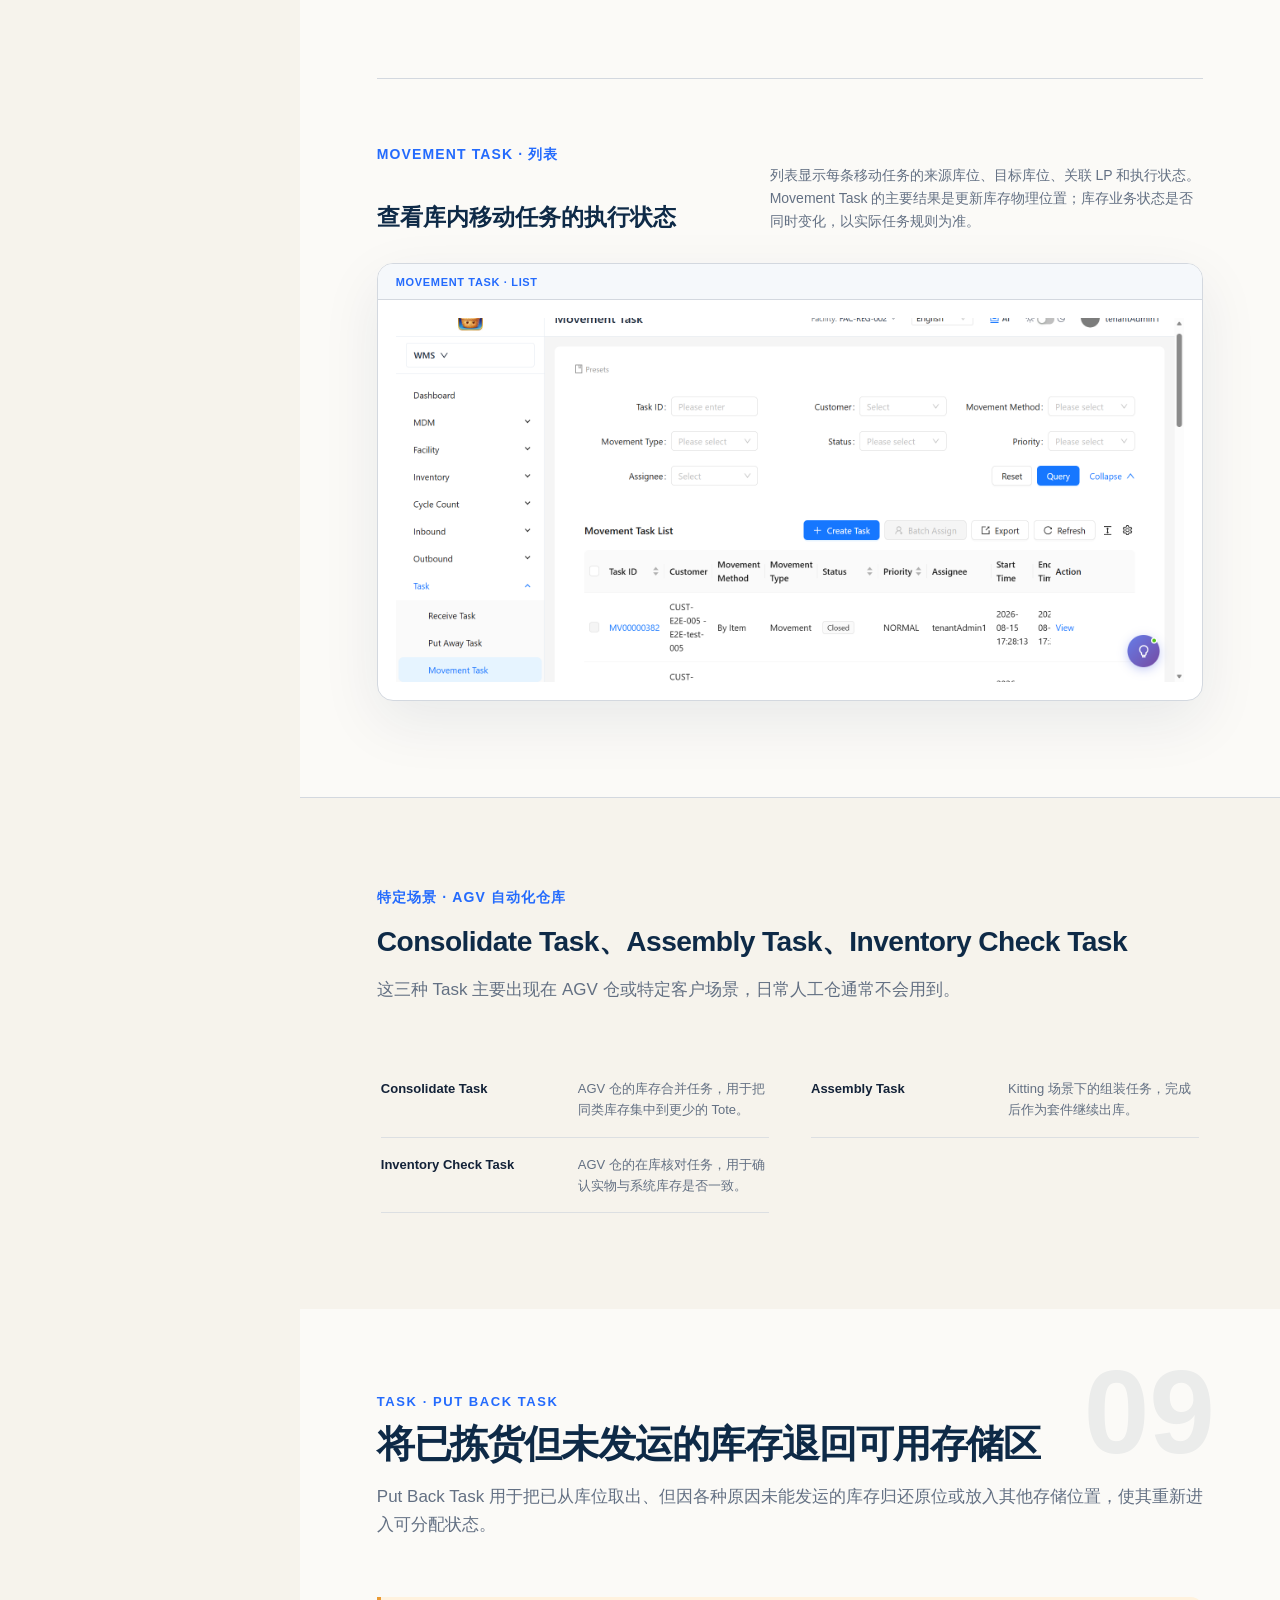
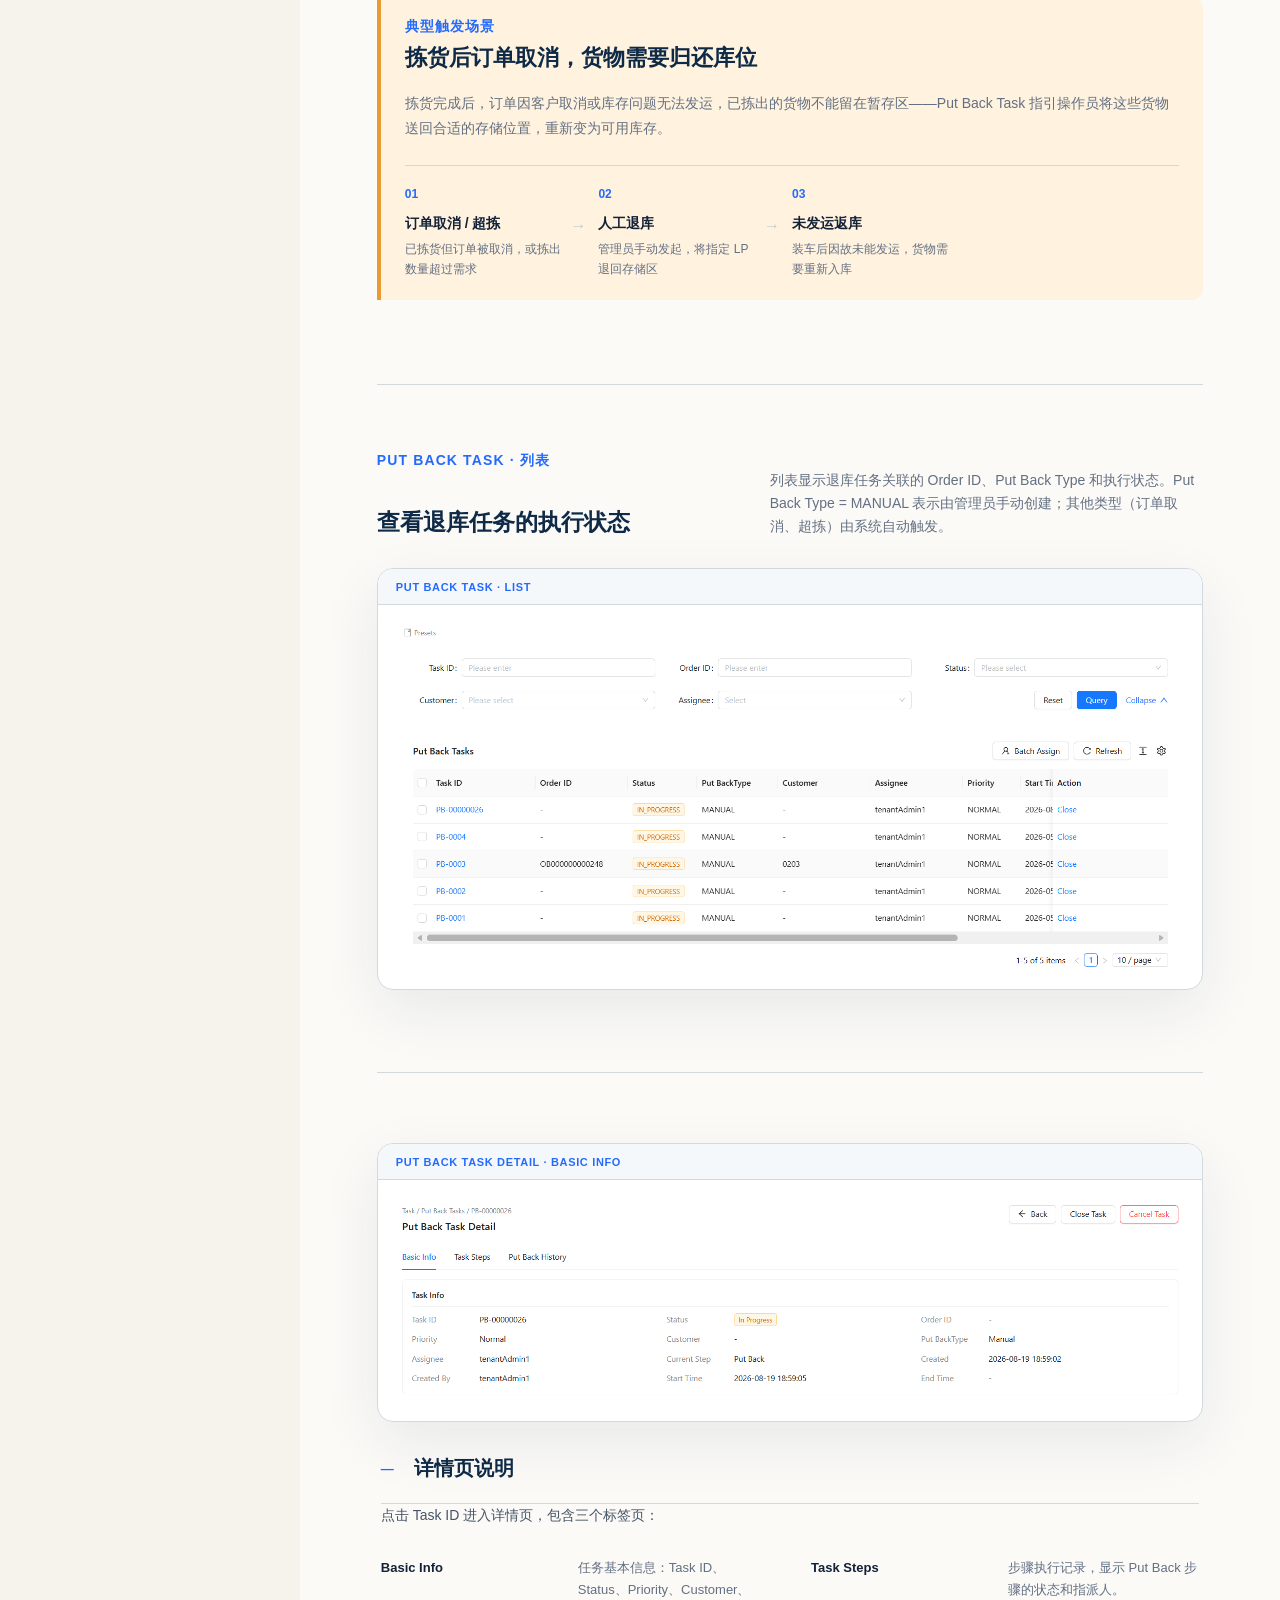
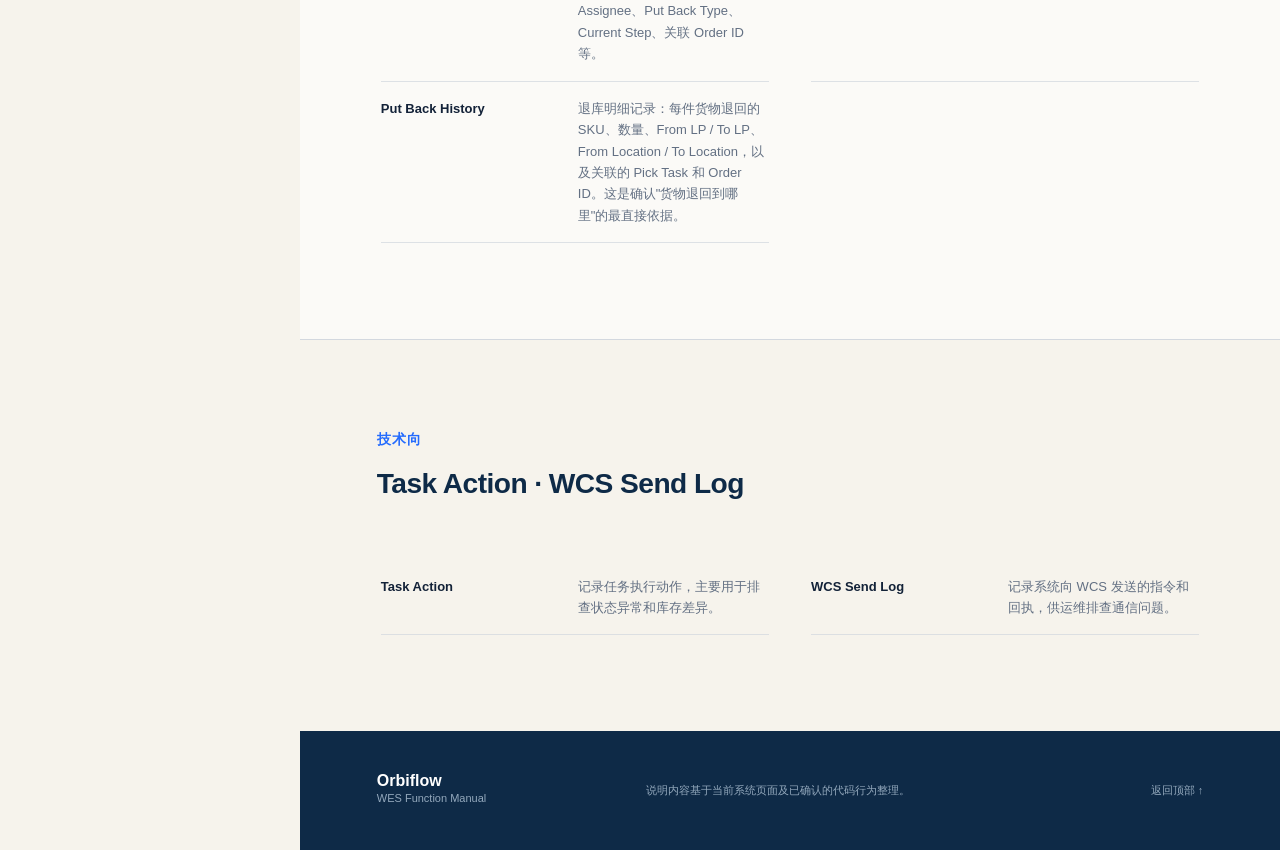
==== commit 5fae7a7f: "Update Task manual branding" ====
--- a/task/index.html
+++ b/task/index.html
@@ -14,7 +14,7 @@
     <button type="button" data-lang-option="en">EN</button>
   </div>
   <aside class="sidebar" id="sidebar">
-    <div class="brand"><span class="brand-mark">O</span><div><strong>ORBIFLOW</strong><small>WES</small></div></div>
+    <div class="brand"><span class="brand-mark">O</span><div><strong>ORBIFLOW</strong><small>WES Function Manual</small></div></div>
     <nav aria-label="说明书导航">
       <div class="nav-module main-nav-module task-main-nav collapsed" data-nav-module="task">
         <div class="nav-module-head">
@@ -389,7 +389,7 @@
     </section>
 
     <footer>
-      <div><strong>Orbiflow WES</strong><span>功能说明书 · Task</span></div>
+      <div><strong>Orbiflow</strong><span>WES Function Manual</span></div>
       <p>说明内容基于当前系统页面及已确认的代码行为整理。</p>
       <a href="#task-overview">返回顶部 ↑</a>
     </footer>
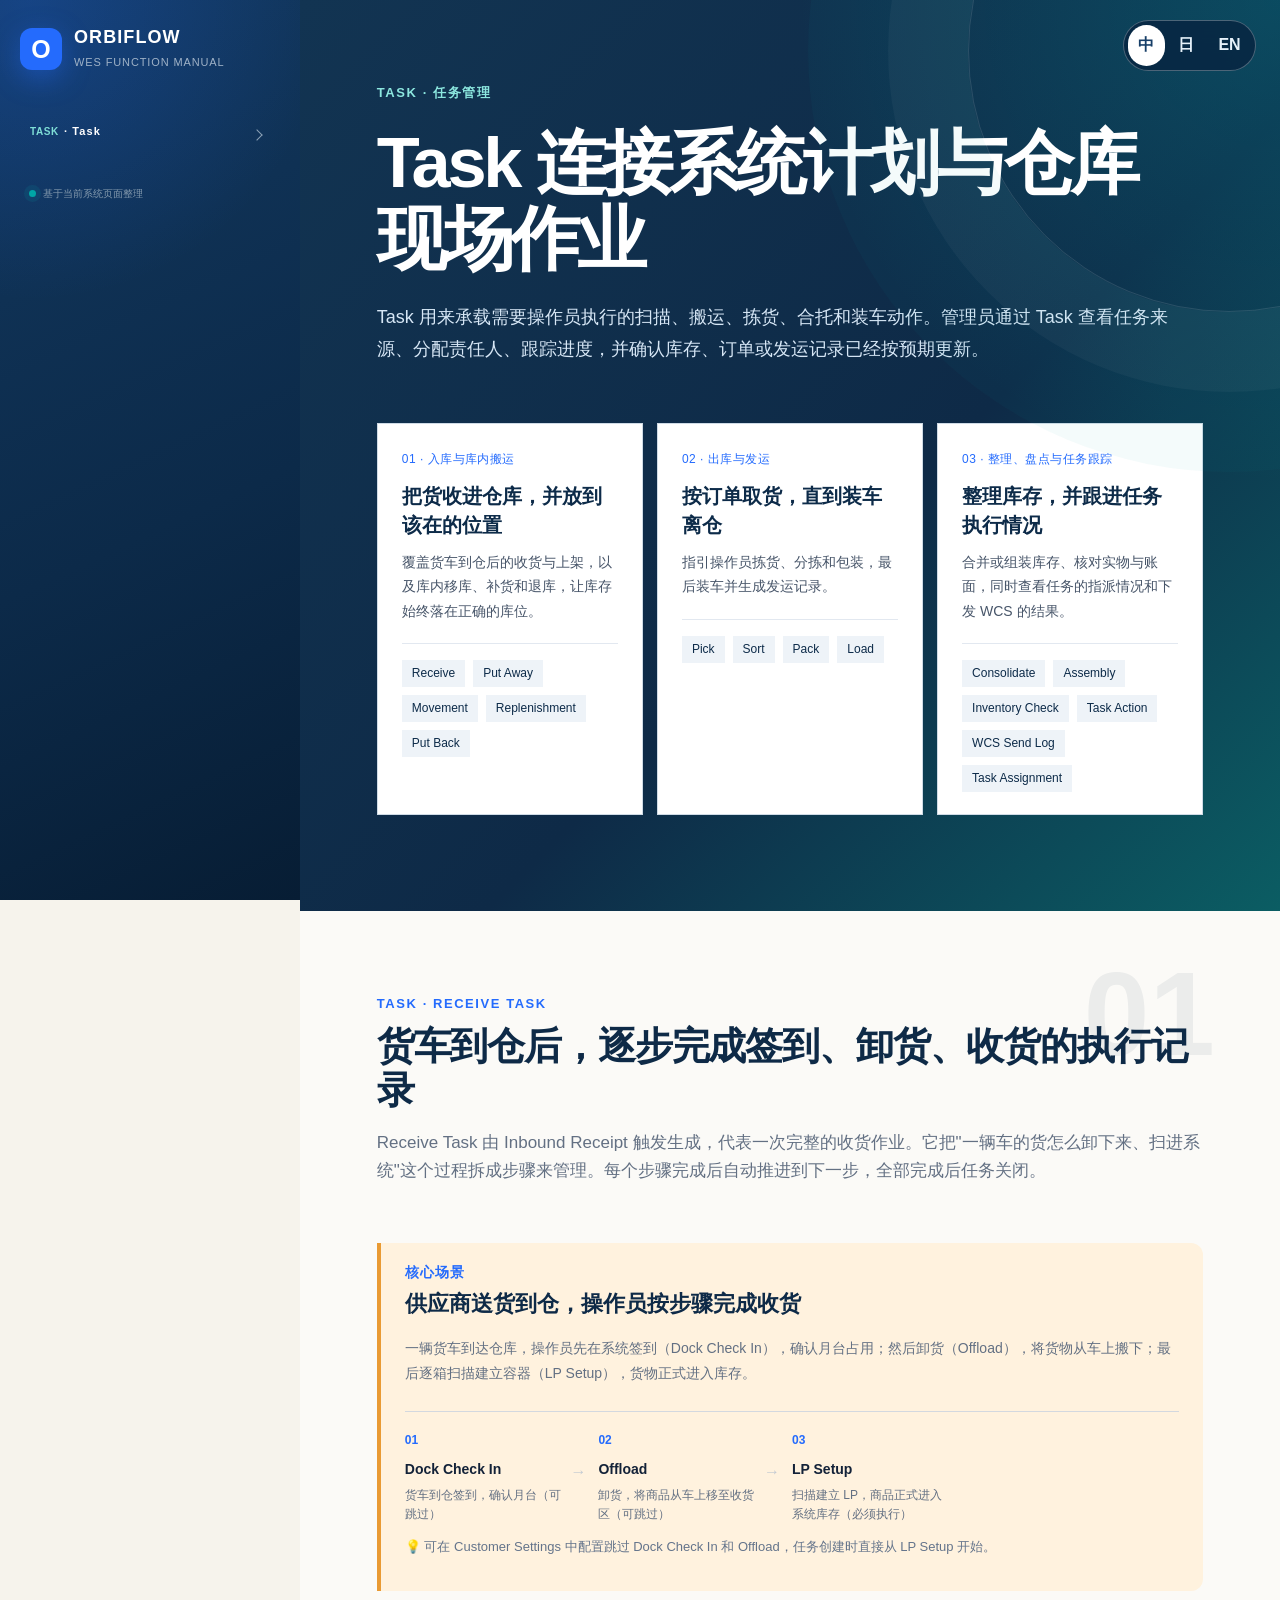
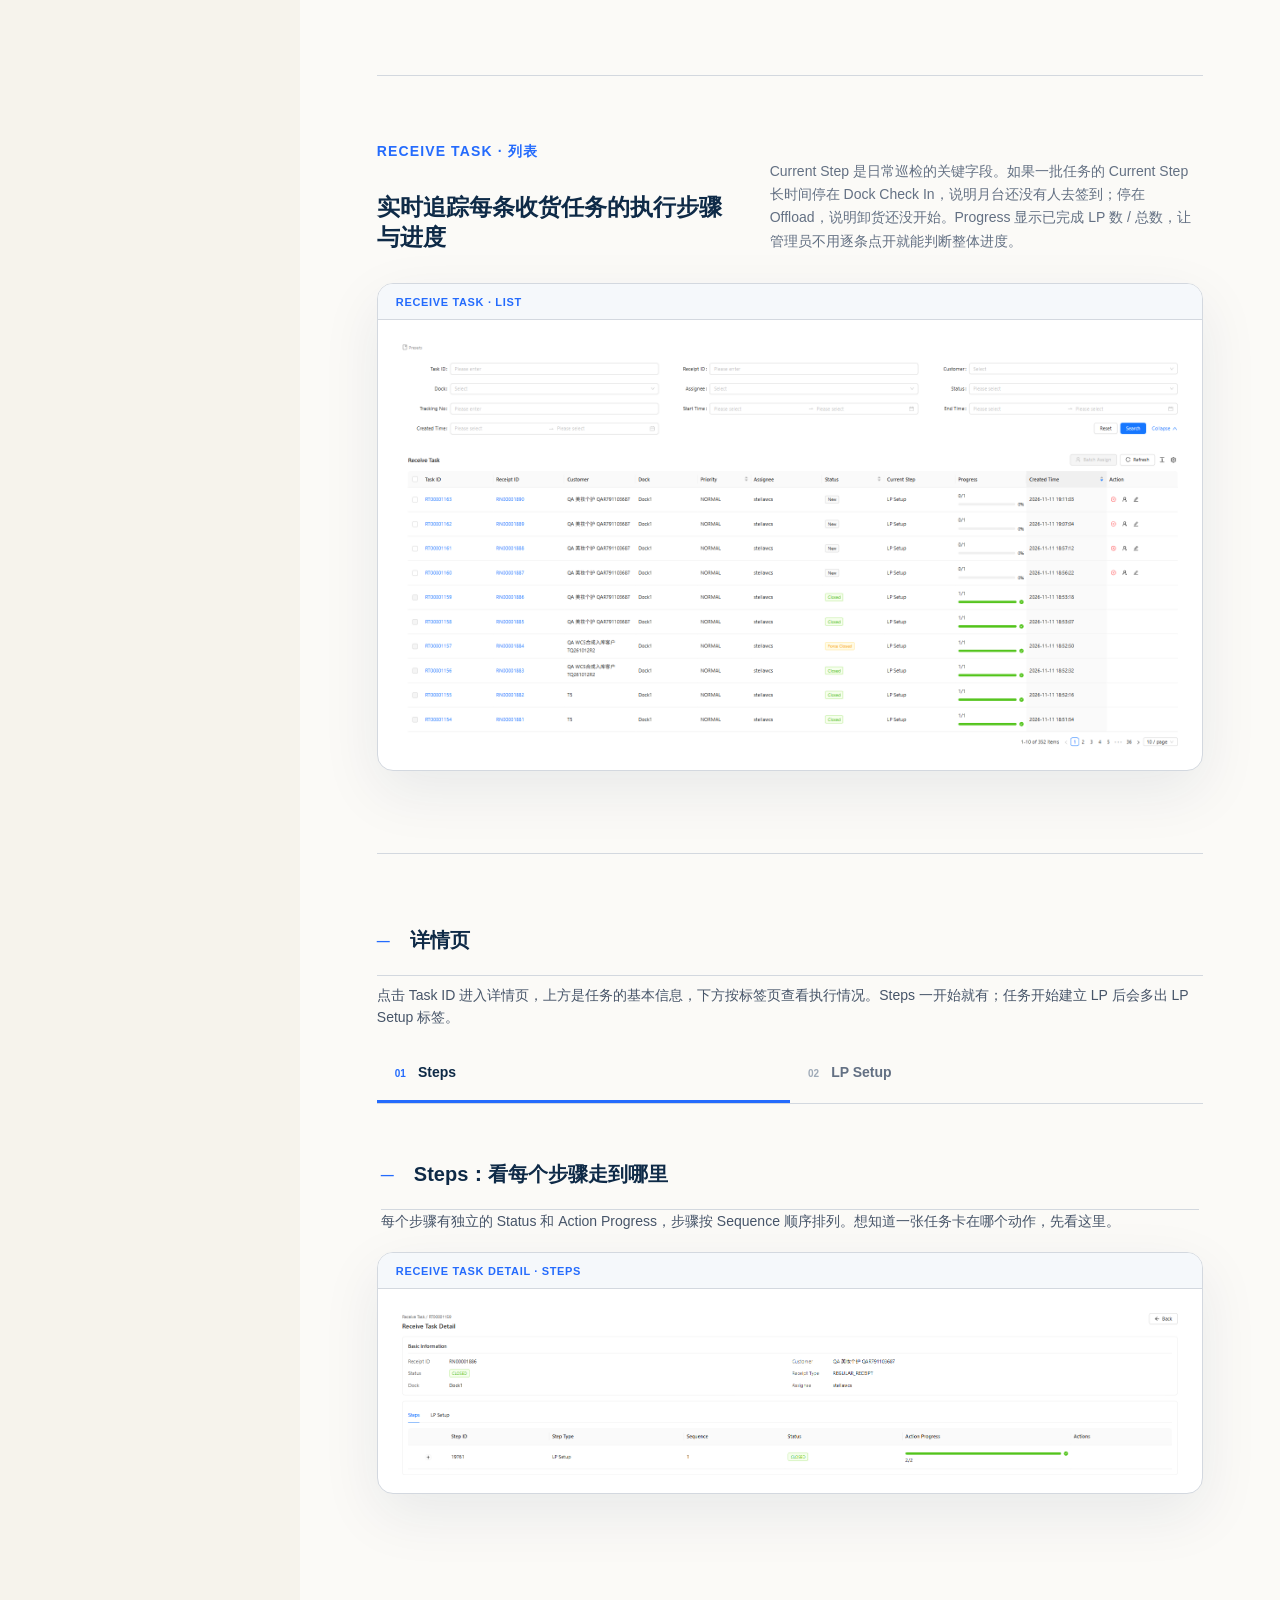
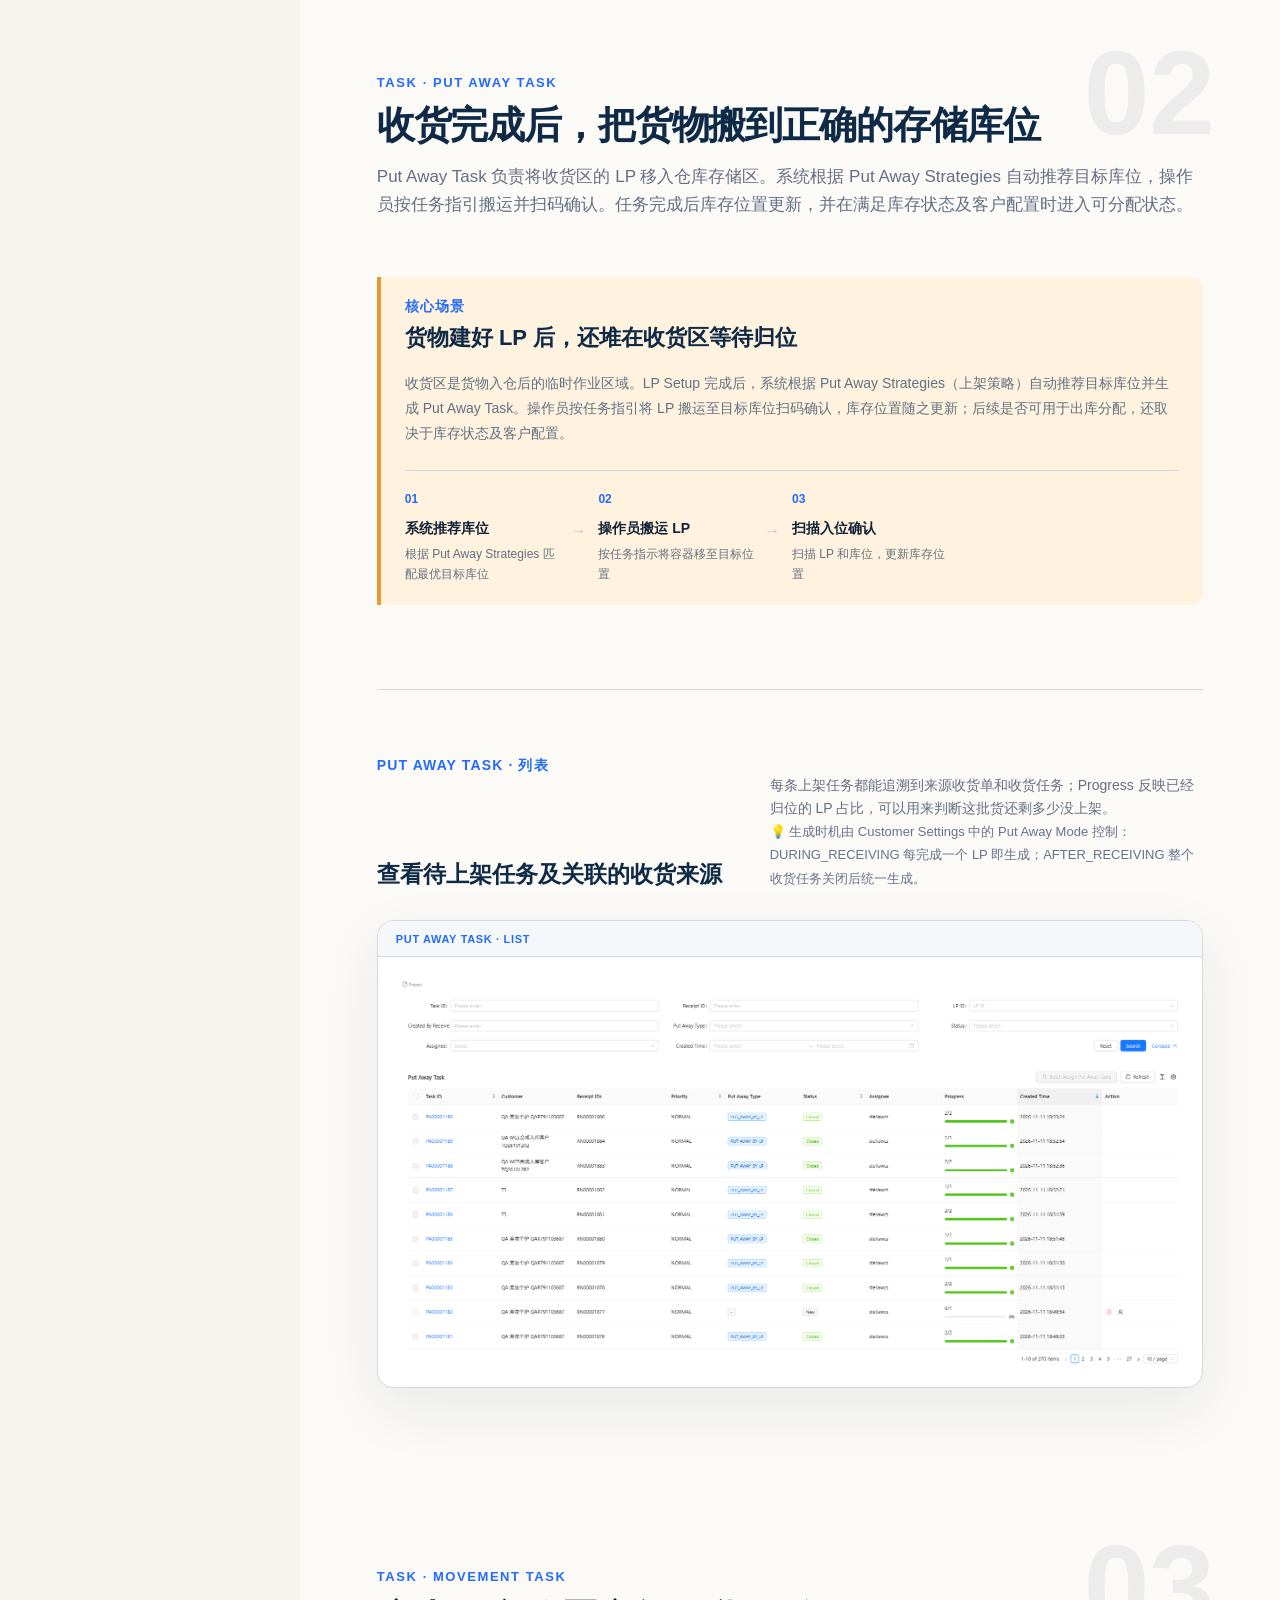
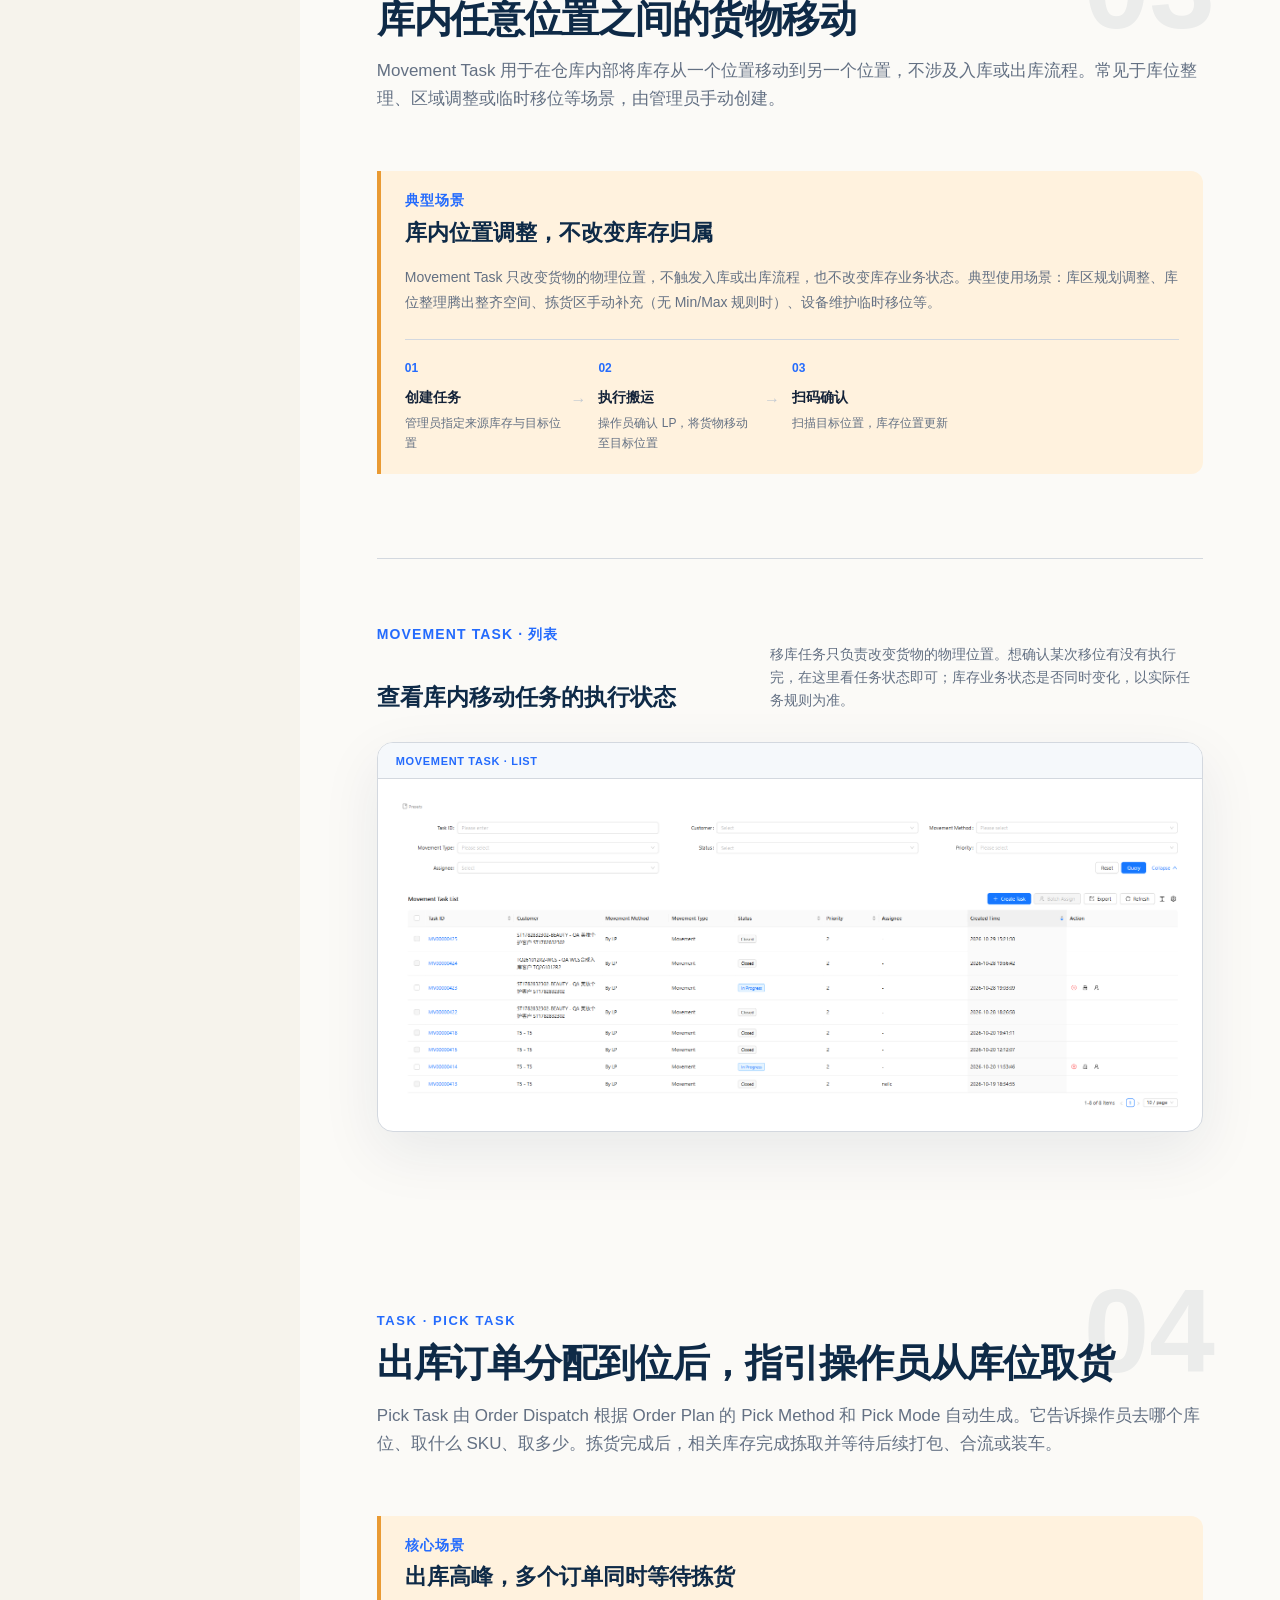
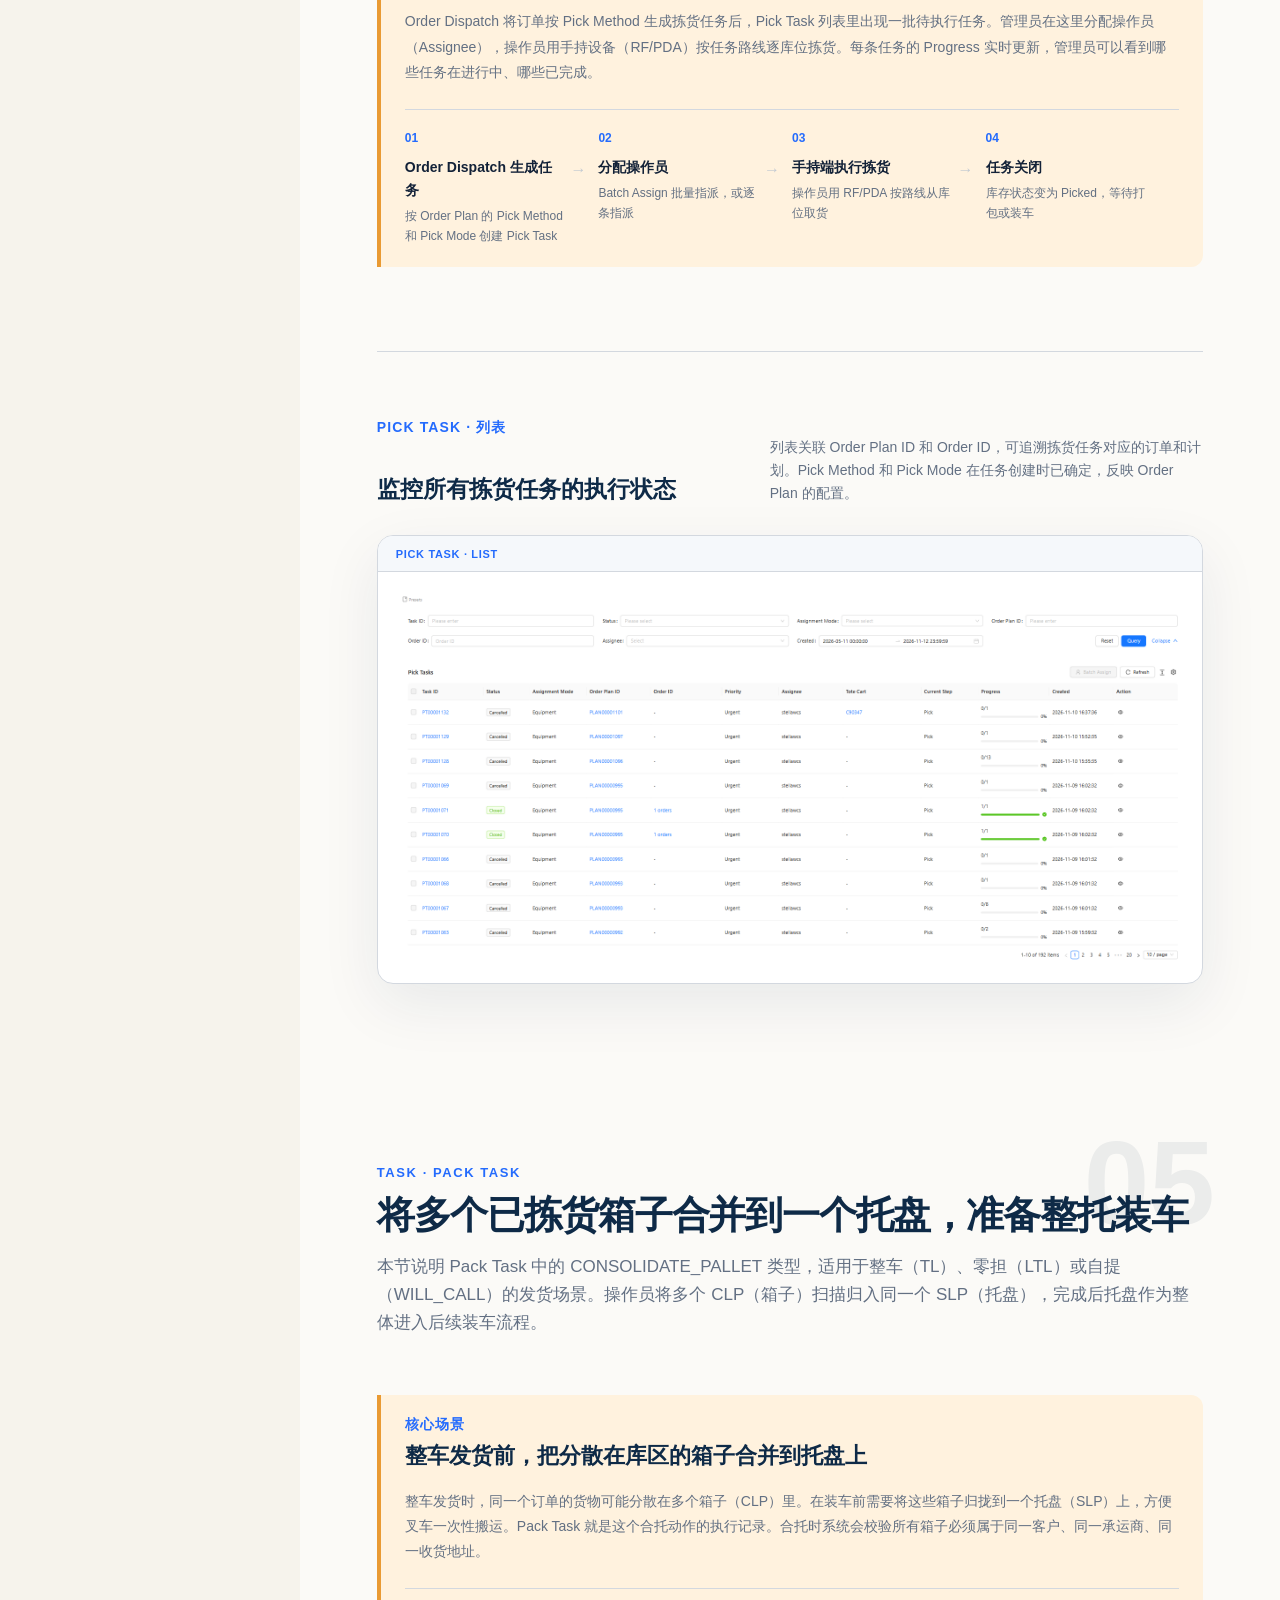
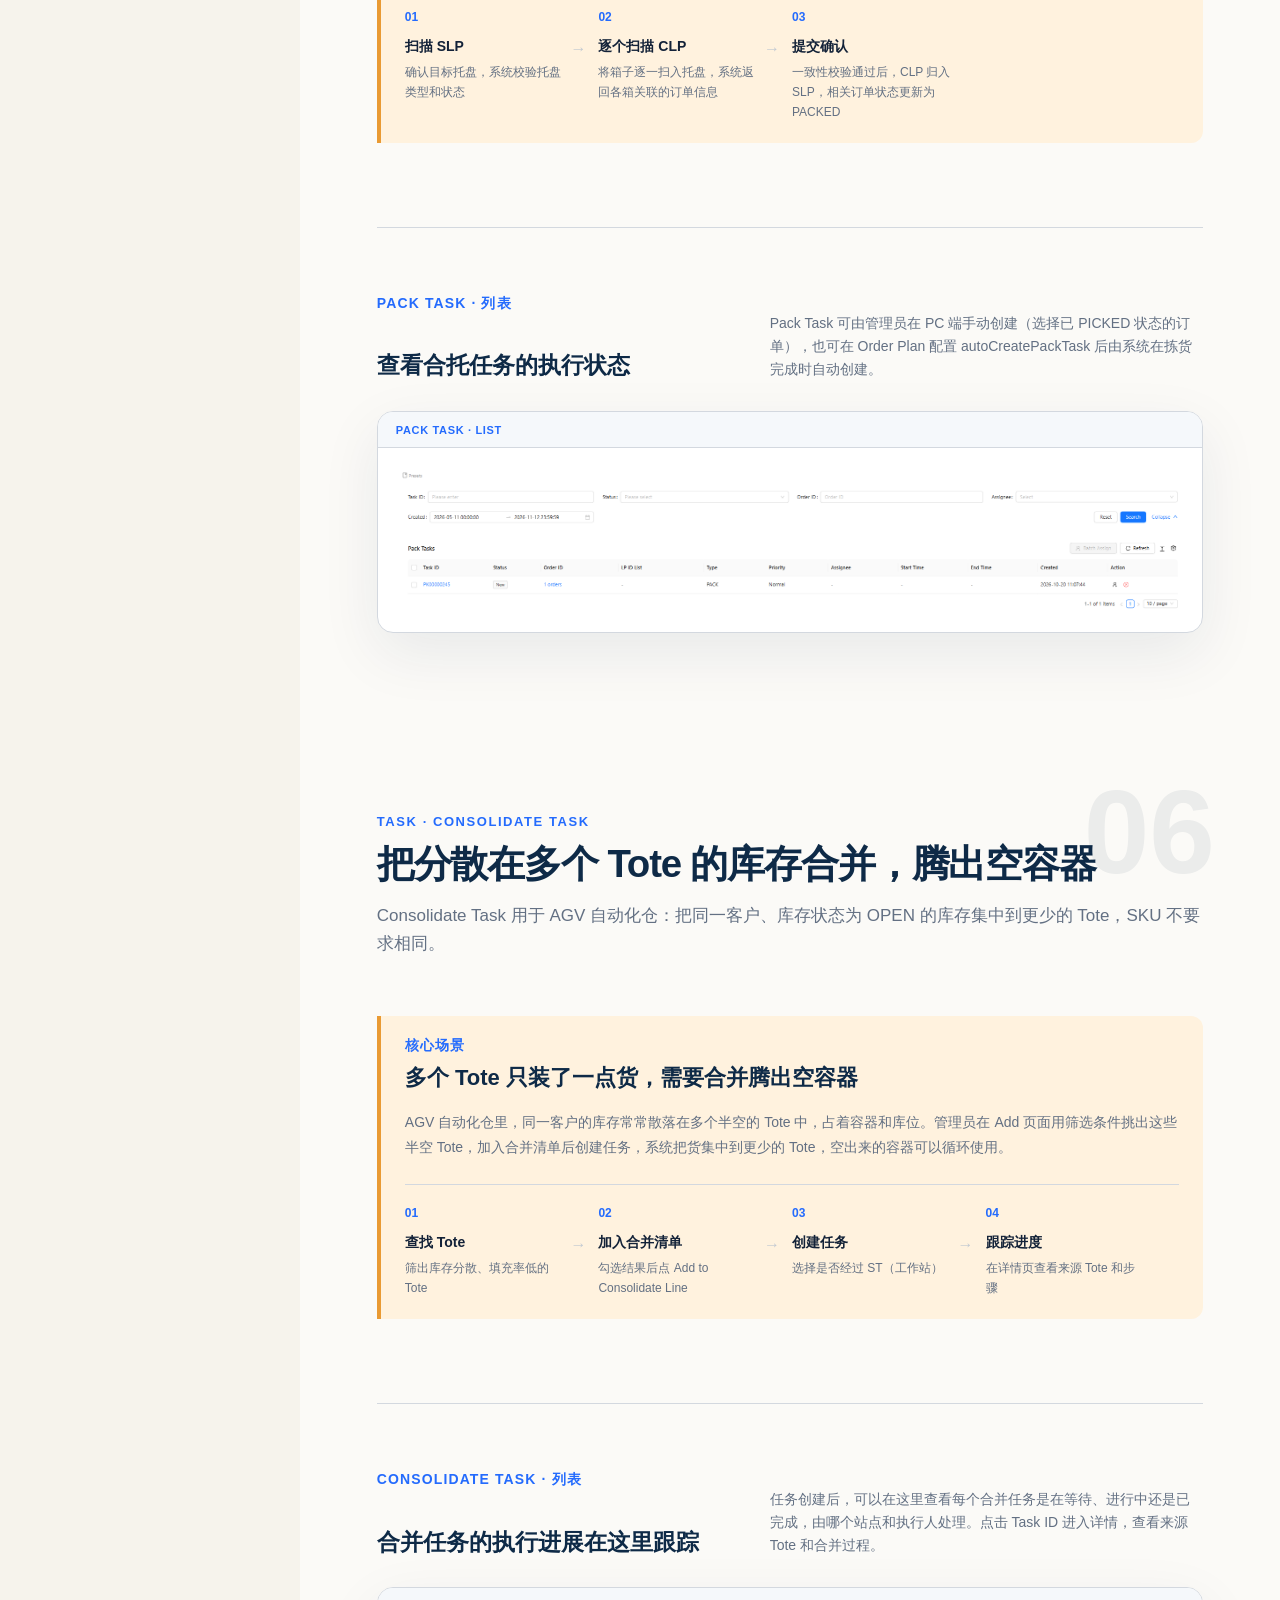
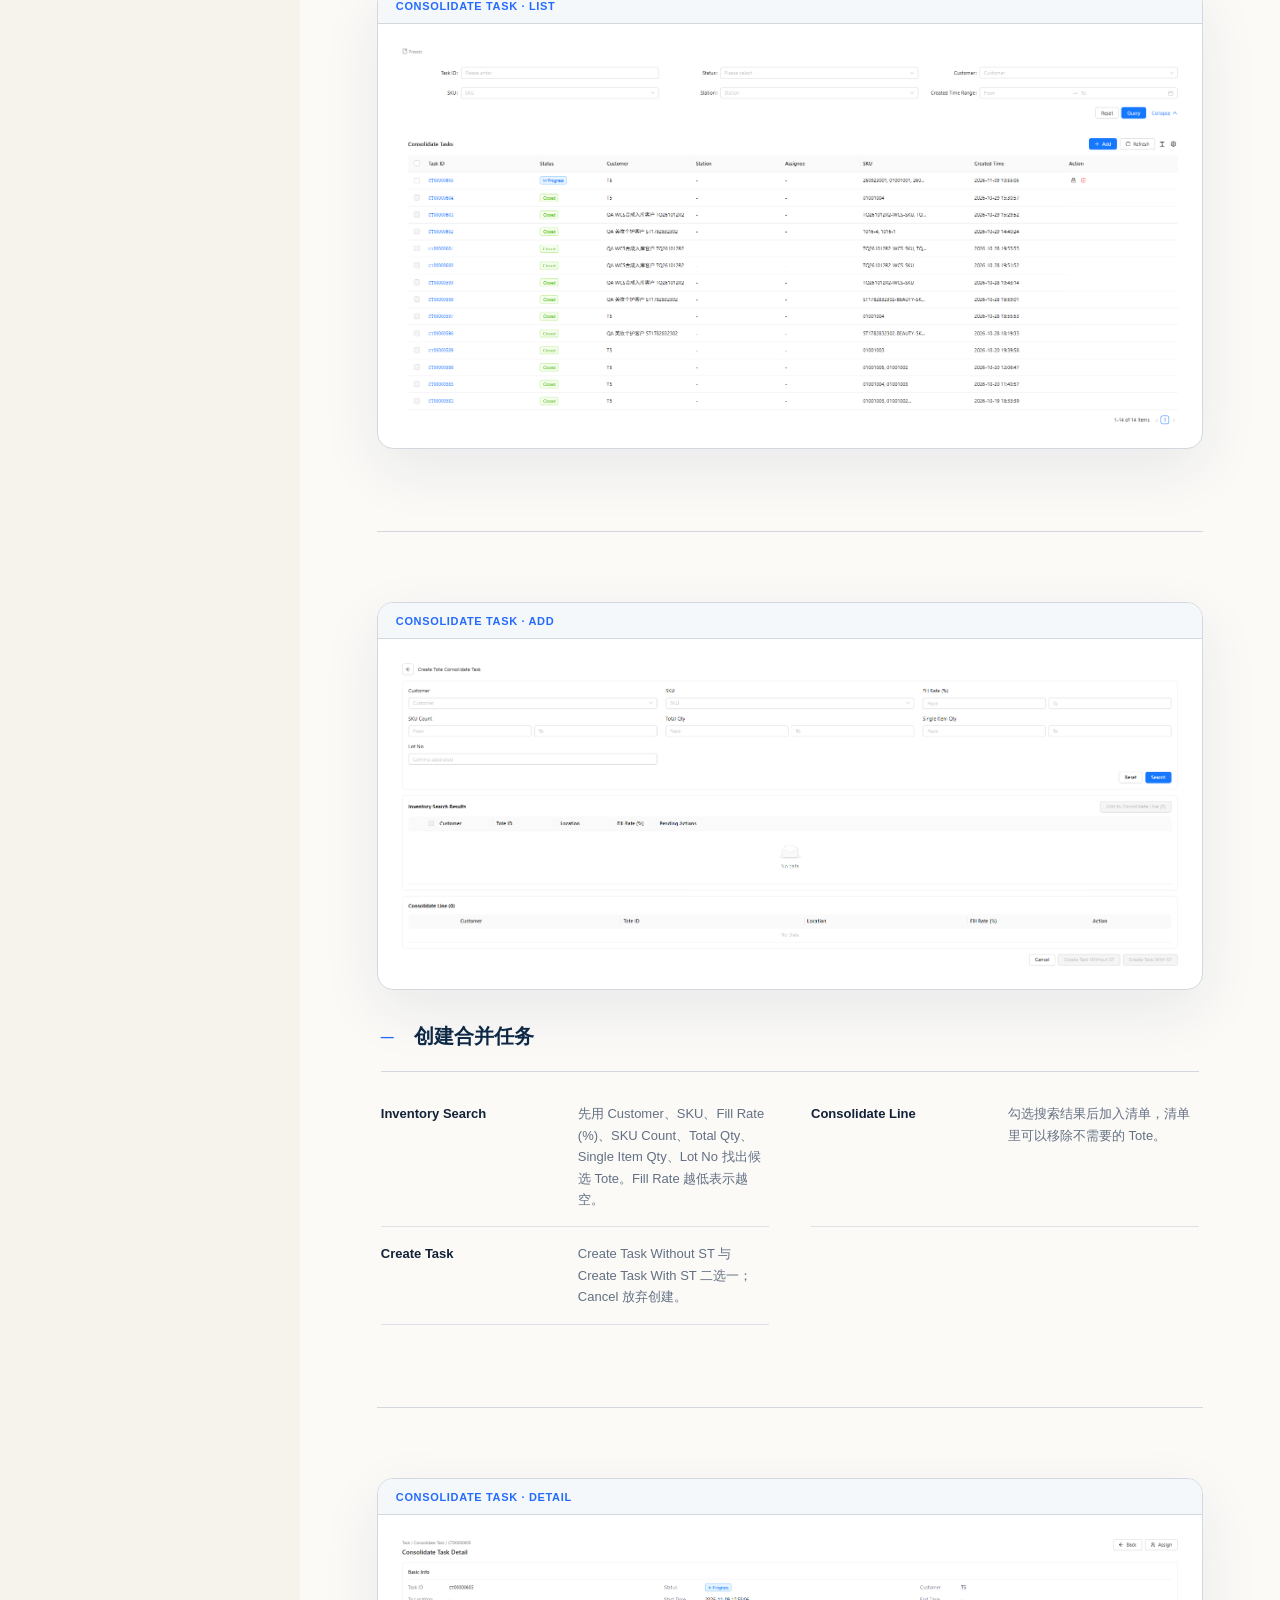
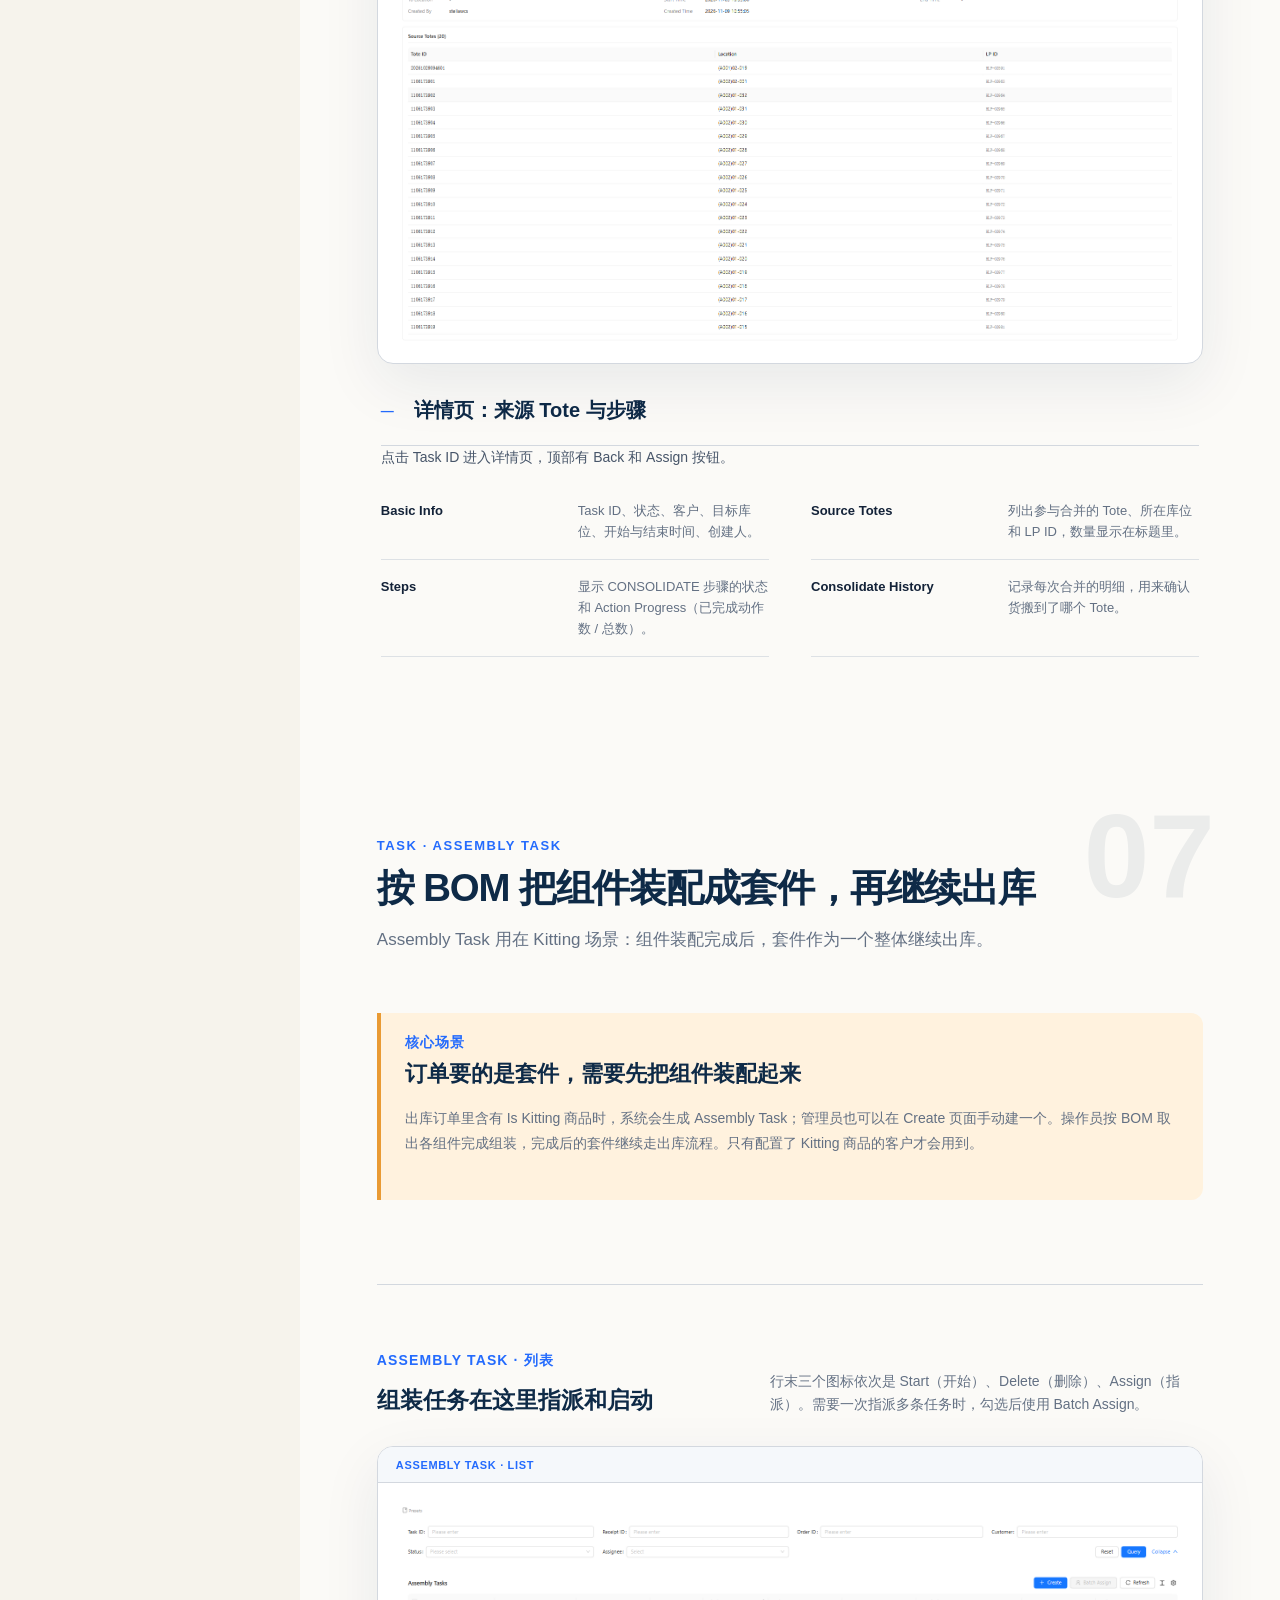
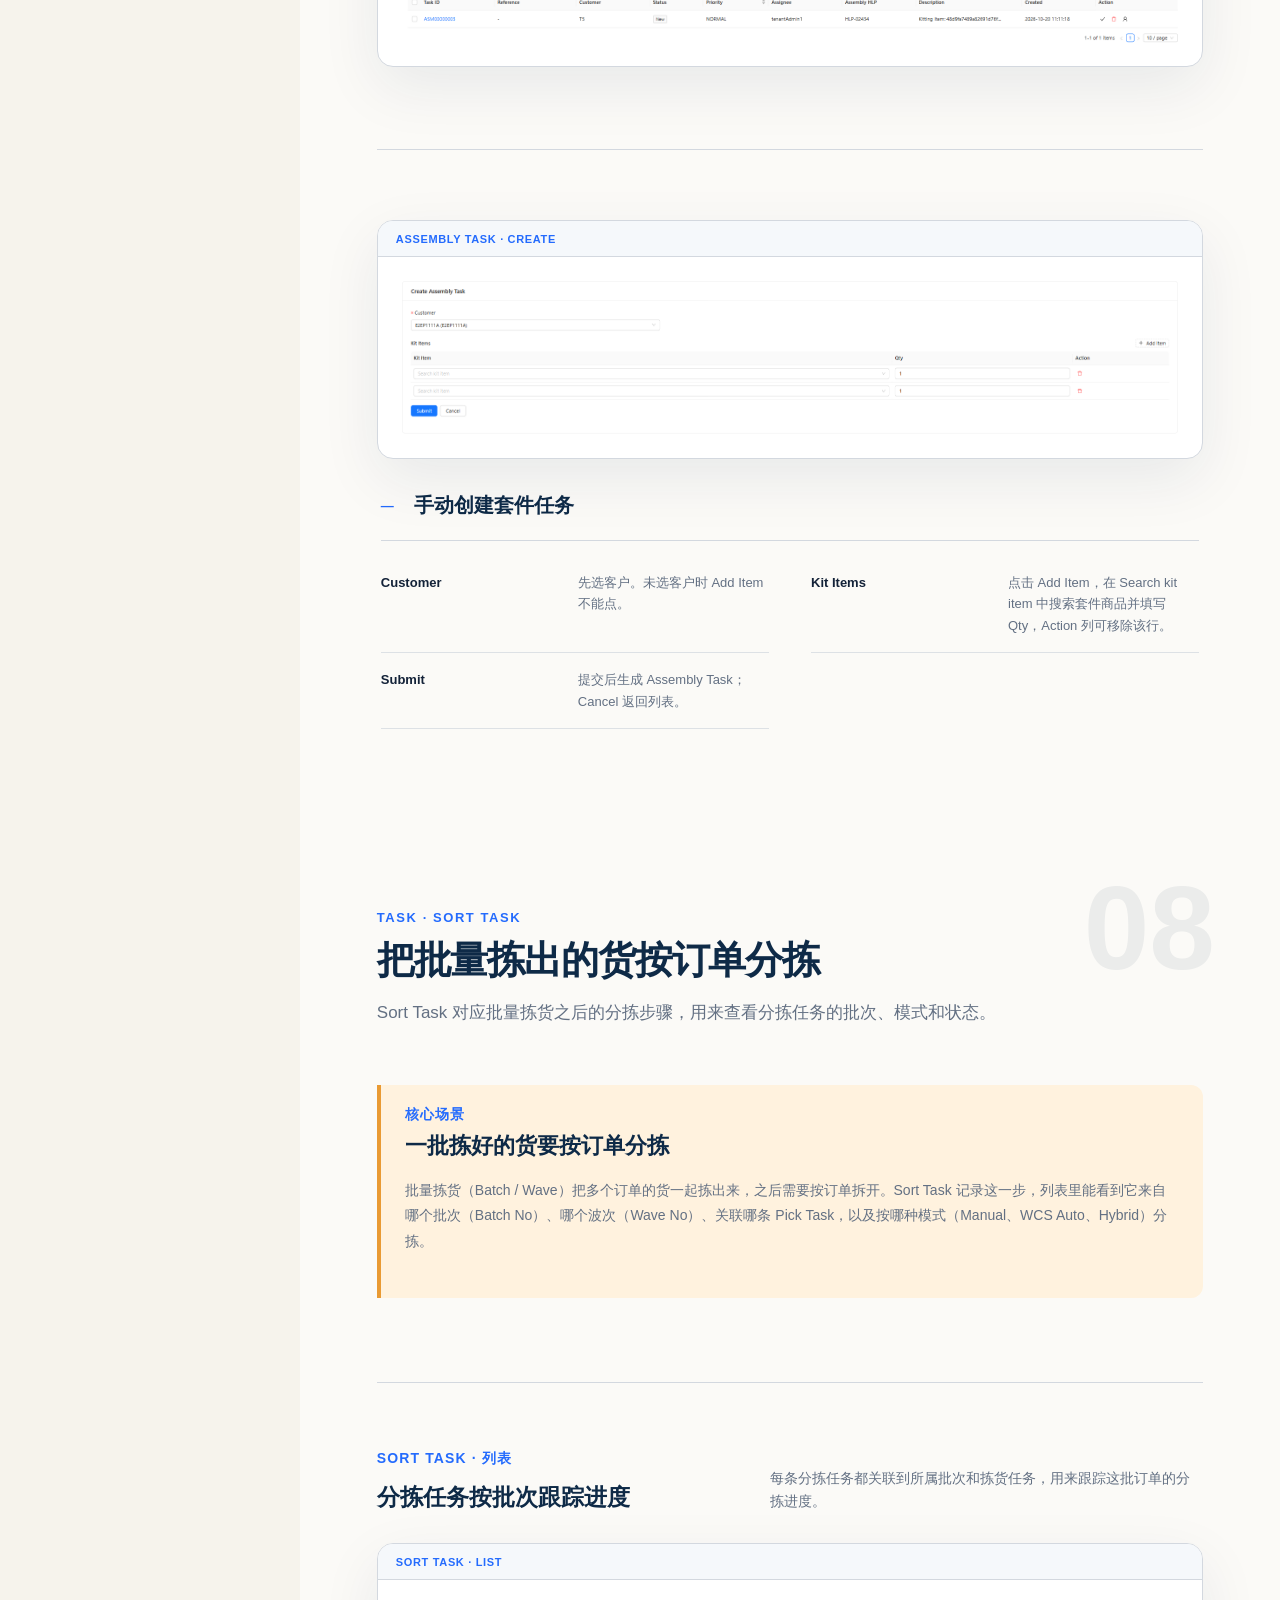
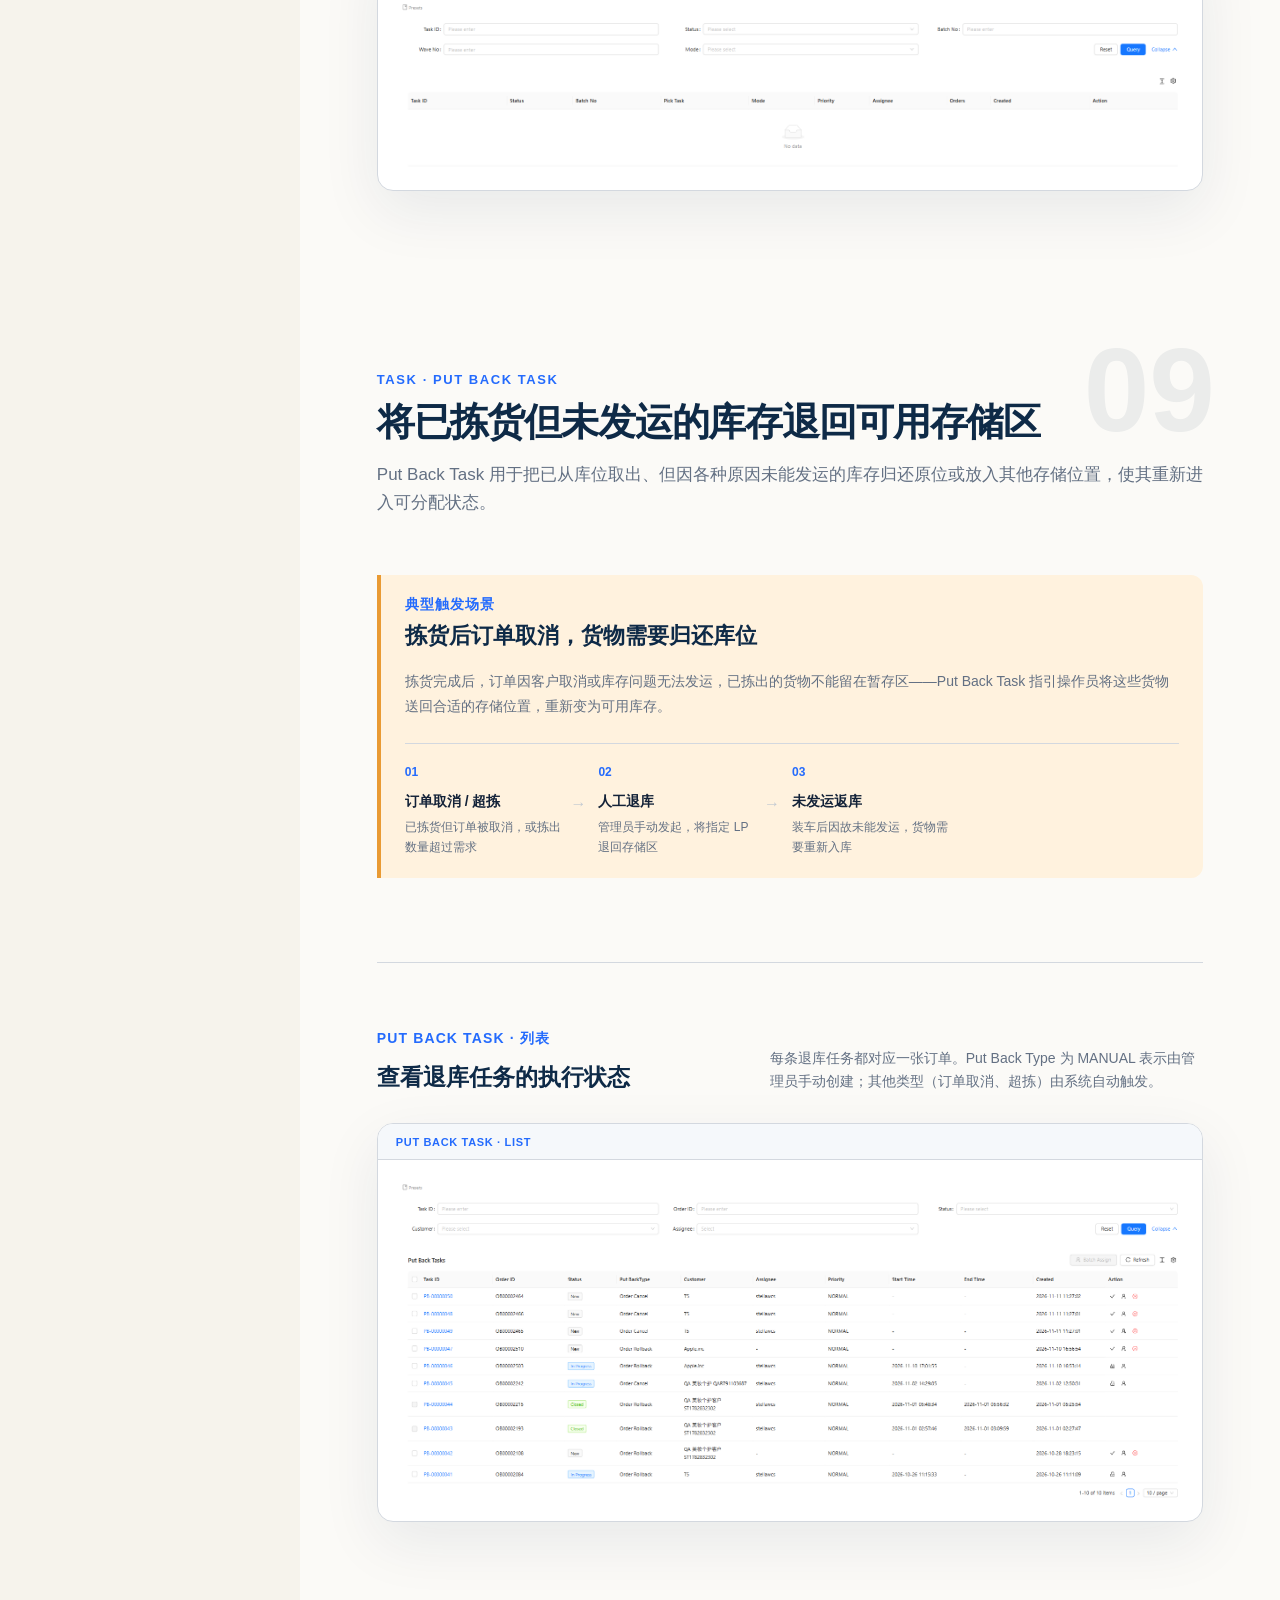
==== commit 187f553d: "Update manual: WCS, WES (Task, Inbound, Outbound, Inventory, Cycle Count, MDM), IAM, Report" ====
--- a/task/index.html
+++ b/task/index.html
@@ -4,7 +4,7 @@
   <meta charset="utf-8">
   <meta name="viewport" content="width=device-width, initial-scale=1">
   <title>Orbiflow WMS-Lite · Task 任务管理 功能说明</title>
-  <link rel="stylesheet" href="styles.css?v=20260903-task-nav-v2">
+  <link rel="stylesheet" href="styles.css?v=20261123-task">
 </head>
 <body>
   <div class="reading-line" aria-hidden="true"><span id="reading-progress"></span></div>
@@ -24,14 +24,19 @@
         <div class="nav-submenu" id="task-submenu">
         <a href="#receive-task" class="nav-link"><span>01</span>Receive Task</a>
         <a href="#put-away-task" class="nav-link"><span>02</span>Put Away Task</a>
-        <a href="#pick-task" class="nav-link"><span>03</span>Pick Task</a>
-        <a href="#pack-task" class="nav-link"><span>04</span>Pack Task</a>
-        <a href="#replenishment-task" class="nav-link"><span>05</span>Replenishment Task</a>
-        <a href="#load-task" class="nav-link"><span>06</span>Load Task</a>
-        <a href="#movement-task" class="nav-link"><span>07</span>Movement Task</a>
-        <a href="#consolidate-task" class="nav-link"><span>—</span>特定场景 Task</a>
+        <a href="#movement-task" class="nav-link"><span>03</span>Movement Task</a>
+        <a href="#pick-task" class="nav-link"><span>04</span>Pick Task</a>
+        <a href="#pack-task" class="nav-link"><span>05</span>Pack Task</a>
+        <a href="#consolidate-task" class="nav-link"><span>06</span>Consolidate Task</a>
+        <a href="#assembly-task" class="nav-link"><span>07</span>Assembly Task</a>
+        <a href="#sort-task" class="nav-link"><span>08</span>Sort Task</a>
         <a href="#put-back-task" class="nav-link"><span>09</span>Put Back Task</a>
-        <a href="#other-tasks" class="nav-link"><span>—</span>技术向</a>
+        <a href="#replenishment-task" class="nav-link"><span>10</span>Replenishment Task</a>
+        <a href="#inventory-check-task" class="nav-link"><span>11</span>Inventory Check Task</a>
+        <a href="#load-task" class="nav-link"><span>12</span>Load Task</a>
+        <a href="#task-action" class="nav-link"><span>13</span>Task Action</a>
+        <a href="#wcs-send-log" class="nav-link"><span>14</span>WCS Send Log</a>
+        <a href="#task-assignment" class="nav-link"><span>15</span>Task Assignment</a>
         </div>
       </div>
     </nav>
@@ -47,26 +52,26 @@
       <div class="eyebrow">TASK · 任务管理</div>
       <h1>Task 连接系统计划与仓库现场作业</h1>
       <p class="hero-lead">Task 用来承载需要操作员执行的扫描、搬运、拣货、合托和装车动作。管理员通过 Task 查看任务来源、分配责任人、跟踪进度，并确认库存、订单或发运记录已经按预期更新。</p>
-      <div class="task-overview-cards" aria-label="Task 覆盖的主要作业范围">
-        <article>
-          <small>01 · 入库执行</small>
-          <h2>把到仓货物转成可用库存</h2>
-          <p>从车辆签到、卸货、建立 LP，到把货物上架到储存库位。</p>
-          <div><span>Receive Task</span><span>Put Away Task</span></div>
-        </article>
-        <article>
-          <small>02 · 出库执行</small>
-          <h2>把订单需求转成现场作业</h2>
-          <p>组织拣货、合托和装车确认，确保货物按订单要求完成出库。</p>
-          <div><span>Pick Task</span><span>Pack Task</span><span>Load Task</span></div>
-        </article>
-        <article>
-          <small>03 · 辅助与专项</small>
-          <h2>处理补货、移库、退库与特殊场景</h2>
-          <p>覆盖库存位置调整、拣货区补货、退库回仓，以及 AGV 或 Kitting 场景。</p>
-          <div><span>Movement</span><span>Replenishment</span><span>Put Back</span></div>
-        </article>
-      </div>
+      <div class="task-groups" aria-label="Task 类型一览">
+          <article>
+            <small>01 · 入库与库内搬运</small>
+            <b>把货收进仓库，并放到该在的位置</b>
+            <p>覆盖货车到仓后的收货与上架，以及库内移库、补货和退库，让库存始终落在正确的库位。</p>
+            <div class="task-group-links"><a href="#receive-task">Receive</a><a href="#put-away-task">Put Away</a><a href="#movement-task">Movement</a><a href="#replenishment-task">Replenishment</a><a href="#put-back-task">Put Back</a></div>
+          </article>
+          <article>
+            <small>02 · 出库与发运</small>
+            <b>按订单取货，直到装车离仓</b>
+            <p>指引操作员拣货、分拣和包装，最后装车并生成发运记录。</p>
+            <div class="task-group-links"><a href="#pick-task">Pick</a><a href="#sort-task">Sort</a><a href="#pack-task">Pack</a><a href="#load-task">Load</a></div>
+          </article>
+          <article>
+            <small>03 · 整理、盘点与任务跟踪</small>
+            <b>整理库存，并跟进任务执行情况</b>
+            <p>合并或组装库存、核对实物与账面，同时查看任务的指派情况和下发 WCS 的结果。</p>
+            <div class="task-group-links"><a href="#consolidate-task">Consolidate</a><a href="#assembly-task">Assembly</a><a href="#inventory-check-task">Inventory Check</a><a href="#task-action">Task Action</a><a href="#wcs-send-log">WCS Send Log</a><a href="#task-assignment">Task Assignment</a></div>
+          </article>
+        </div>
     </section>
 
     <section class="module" id="receive-task" data-section="receive-task">
@@ -93,21 +98,40 @@
           <h3>实时追踪每条收货任务的执行步骤与进度</h3>
           <p>Current Step 是日常巡检的关键字段。如果一批任务的 Current Step 长时间停在 Dock Check In，说明月台还没有人去签到；停在 Offload，说明卸货还没开始。Progress 显示已完成 LP 数 / 总数，让管理员不用逐条点开就能判断整体进度。</p>
         </div>
-        <button class="screen-frame list-screen" data-lightbox="assets/receive-task.png" aria-label="放大 Receive Task 列表截图">
+        <button class="screen-frame list-screen" data-lightbox="assets/receive-task.png?v=20261120" aria-label="放大 Receive Task 列表截图">
           <span>RECEIVE TASK · LIST</span>
-          <img src="assets/receive-task.png" alt="Receive Task 列表页面截图">
-          <i>点击放大</i>
-        </button>
-      </div>
-      <div class="screen-explainer reverse">
-        <button class="screen-frame" data-lightbox="assets/receive-task-detail.png" aria-label="放大 Receive Task 详情截图">
-          <span>RECEIVE TASK DETAIL · STEPS</span>
-          <img src="assets/receive-task-detail.png" alt="Receive Task 详情页面截图">
-          <i>点击放大</i>
-        </button>
-        <div class="field-copy">
-          <div class="subsection-title"><span>—</span><h3>详情页 · Steps 标签页</h3></div>
-          <p style="font-size:14px;color:#475569;margin:0;line-height:1.6;">点击任务 ID 进入详情页，可查看每个步骤的独立执行进度。步骤按 Sequence 顺序排列，每步有独立的 Status 和 Action Progress，方便定位具体卡在哪个动作。</p>
+          <img loading="lazy" decoding="async" src="assets/receive-task.png?v=20261120" alt="Receive Task 列表页面截图">
+          <i>点击放大</i>
+        </button>
+      </div>
+      <div class="screen-explainer reverse detail-tabs-block">
+        <div class="subsection-title"><span>—</span><h3>详情页</h3></div>
+        <p style="font-size:14px;color:#475569;margin:0 0 18px;line-height:1.6;">点击 Task ID 进入详情页，上方是任务的基本信息，下方按标签页查看执行情况。Steps 一开始就有；任务开始建立 LP 后会多出 LP Setup 标签。</p>
+        <div class="settings-tabs detail-tabs" role="tablist" aria-label="Receive Task 详情标签" style="grid-template-columns:repeat(2,minmax(0,1fr));">
+          <button class="settings-tab active" role="tab" aria-selected="true" aria-controls="receive-detail-steps" data-detail-tab="receive-detail-steps"><span>01</span>Steps</button>
+          <button class="settings-tab" role="tab" aria-selected="false" aria-controls="receive-detail-lp" data-detail-tab="receive-detail-lp"><span>02</span>LP Setup</button>
+        </div>
+        <div class="detail-tab-panel" id="receive-detail-steps" role="tabpanel">
+          <div class="field-copy">
+            <div class="subsection-title"><span>—</span><h3>Steps：看每个步骤走到哪里</h3></div>
+            <p style="font-size:14px;color:#475569;margin:0;line-height:1.6;">每个步骤有独立的 Status 和 Action Progress，步骤按 Sequence 顺序排列。想知道一张任务卡在哪个动作，先看这里。</p>
+          </div>
+          <button class="screen-frame" data-lightbox="assets/receive-task-detail.png?v=20261121" aria-label="放大 Receive Task 详情 Steps 截图">
+            <span>RECEIVE TASK DETAIL · STEPS</span>
+            <img loading="lazy" decoding="async" src="assets/receive-task-detail.png?v=20261121" alt="Receive Task 详情 Steps页面截图">
+            <i>点击放大</i>
+          </button>
+        </div>
+        <div class="detail-tab-panel" id="receive-detail-lp" role="tabpanel" hidden>
+          <div class="field-copy">
+            <div class="subsection-title"><span>—</span><h3>LP Setup：核对实际收了什么</h3></div>
+            <p style="font-size:14px;color:#475569;margin:0;line-height:1.6;">记录这张任务实际建立的 LP，包括 LP 所在位置和 LP 类型，以及每个 SKU 的数量、批次和保质期。收货后对账或追溯某个 LP 的来源，从这里查。</p>
+          </div>
+          <button class="screen-frame" data-lightbox="assets/receive-task-lp-setup.png?v=20261121" aria-label="放大 Receive Task 详情 LP Setup 截图">
+            <span>RECEIVE TASK DETAIL · LP SETUP</span>
+            <img loading="lazy" decoding="async" src="assets/receive-task-lp-setup.png?v=20261121" alt="Receive Task 详情 LP Setup页面截图">
+            <i>点击放大</i>
+          </button>
         </div>
       </div>
     </section>
@@ -133,18 +157,51 @@
         <div class="section-intro">
           <span class="section-kicker">Put Away Task · 列表</span>
           <h3>查看待上架任务及关联的收货来源</h3>
-          <p>列表显示每条上架任务关联的 Receipt ID 和 Receive Task ID，可追溯来源。Put Away Type 说明上架方式，Progress 显示已完成 LP 数 / 总数。<br><span style="font-size:13px;color:#64748b;">💡 生成时机由 Customer Settings 中的 Put Away Mode 控制：DURING_RECEIVING 每完成一个 LP 即生成；AFTER_RECEIVING 整个收货任务关闭后统一生成。</span></p>
-        </div>
-        <button class="screen-frame list-screen" data-lightbox="assets/put-away-task.png" aria-label="放大 Put Away Task 列表截图">
+          <p>每条上架任务都能追溯到来源收货单和收货任务；Progress 反映已经归位的 LP 占比，可以用来判断这批货还剩多少没上架。<br><span style="font-size:13px;color:#64748b;">💡 生成时机由 Customer Settings 中的 Put Away Mode 控制：DURING_RECEIVING 每完成一个 LP 即生成；AFTER_RECEIVING 整个收货任务关闭后统一生成。</span></p>
+        </div>
+        <button class="screen-frame list-screen" data-lightbox="assets/put-away-task.png?v=20261120" aria-label="放大 Put Away Task 列表截图">
           <span>PUT AWAY TASK · LIST</span>
-          <img src="assets/put-away-task.png" alt="Put Away Task 列表页面截图">
-          <i>点击放大</i>
-        </button>
-      </div>
-    </section>
+          <img loading="lazy" decoding="async" src="assets/put-away-task.png?v=20261120" alt="Put Away Task 列表页面截图">
+          <i>点击放大</i>
+        </button>
+      </div>
+    </section>
+
+    <section class="module" id="movement-task" data-section="movement-task">
+      <div class="module-number">03</div>
+      <div class="module-heading">
+        <div class="eyebrow">TASK · MOVEMENT TASK</div>
+        <h2>库内任意位置之间的货物移动</h2>
+        <p>Movement Task 用于在仓库内部将库存从一个位置移动到另一个位置，不涉及入库或出库流程。常见于库位整理、区域调整或临时移位等场景，由管理员手动创建。</p>
+      </div>
+      <div class="scenario-band">
+        <div class="section-kicker">典型场景</div>
+        <h3>库内位置调整，不改变库存归属</h3>
+        <p class="scenario-intro">Movement Task 只改变货物的物理位置，不触发入库或出库流程，也不改变库存业务状态。典型使用场景：库区规划调整、库位整理腾出整齐空间、拣货区手动补充（无 Min/Max 规则时）、设备维护临时移位等。</p>
+        <ol>
+          <li><b>创建任务</b><span>管理员指定来源库存与目标位置</span></li>
+          <li><b>执行搬运</b><span>操作员确认 LP，将货物移动至目标位置</span></li>
+          <li><b>扫码确认</b><span>扫描目标位置，库存位置更新</span></li>
+        </ol>
+      </div>
+      <div class="list-page-preview">
+        <div class="section-intro">
+          <span class="section-kicker">Movement Task · 列表</span>
+          <h3>查看库内移动任务的执行状态</h3>
+          <p>移库任务只负责改变货物的物理位置。想确认某次移位有没有执行完，在这里看任务状态即可；库存业务状态是否同时变化，以实际任务规则为准。</p>
+        </div>
+        <button class="screen-frame list-screen" data-lightbox="assets/movement-task.png?v=20261120" aria-label="放大 Movement Task 列表截图">
+          <span>MOVEMENT TASK · LIST</span>
+          <img loading="lazy" decoding="async" src="assets/movement-task.png?v=20261120" alt="Movement Task 列表页面截图">
+          <i>点击放大</i>
+        </button>
+      </div>
+    </section>
+
+    <!-- ==================== CONSOLIDATE TASK ==================== -->
 
     <section class="module" id="pick-task" data-section="pick-task">
-      <div class="module-number">03</div>
+      <div class="module-number">04</div>
       <div class="module-heading">
         <div class="eyebrow">TASK · PICK TASK</div>
         <h2>出库订单分配到位后，指引操作员从库位取货</h2>
@@ -167,16 +224,16 @@
           <h3>监控所有拣货任务的执行状态</h3>
           <p>列表关联 Order Plan ID 和 Order ID，可追溯拣货任务对应的订单和计划。Pick Method 和 Pick Mode 在任务创建时已确定，反映 Order Plan 的配置。</p>
         </div>
-        <button class="screen-frame list-screen" data-lightbox="assets/pick-task.png" aria-label="放大 Pick Task 列表截图">
+        <button class="screen-frame list-screen" data-lightbox="assets/pick-task.png?v=20261120" aria-label="放大 Pick Task 列表截图">
           <span>PICK TASK · LIST</span>
-          <img src="assets/pick-task.png" alt="Pick Task 列表页面截图">
+          <img loading="lazy" decoding="async" src="assets/pick-task.png?v=20261120" alt="Pick Task 列表页面截图">
           <i>点击放大</i>
         </button>
       </div>
     </section>
 
     <section class="module" id="pack-task" data-section="pack-task">
-      <div class="module-number">04</div>
+      <div class="module-number">05</div>
       <div class="module-heading">
         <div class="eyebrow">TASK · PACK TASK</div>
         <h2>将多个已拣货箱子合并到一个托盘，准备整托装车</h2>
@@ -198,16 +255,221 @@
           <h3>查看合托任务的执行状态</h3>
           <p>Pack Task 可由管理员在 PC 端手动创建（选择已 PICKED 状态的订单），也可在 Order Plan 配置 autoCreatePackTask 后由系统在拣货完成时自动创建。</p>
         </div>
-        <button class="screen-frame list-screen" data-lightbox="assets/pack-task.png" aria-label="放大 Pack Task 列表截图">
+        <button class="screen-frame list-screen" data-lightbox="assets/pack-task.png?v=20261120" aria-label="放大 Pack Task 列表截图">
           <span>PACK TASK · LIST</span>
-          <img src="assets/pack-task.png" alt="Pack Task 列表页面截图">
-          <i>点击放大</i>
-        </button>
+          <img loading="lazy" decoding="async" src="assets/pack-task.png?v=20261120" alt="Pack Task 列表页面截图">
+          <i>点击放大</i>
+        </button>
+      </div>
+    </section>
+
+    <section class="module" id="consolidate-task" data-section="consolidate-task">
+      <div class="module-number">06</div>
+      <div class="module-heading">
+        <div class="eyebrow">TASK · CONSOLIDATE TASK</div>
+        <h2>把分散在多个 Tote 的库存合并，腾出空容器</h2>
+        <p>Consolidate Task 用于 AGV 自动化仓：把同一客户、库存状态为 OPEN 的库存集中到更少的 Tote，SKU 不要求相同。</p>
+      </div>
+      <div class="scenario-band">
+        <div class="section-kicker">核心场景</div>
+        <h3>多个 Tote 只装了一点货，需要合并腾出空容器</h3>
+        <p class="scenario-intro">AGV 自动化仓里，同一客户的库存常常散落在多个半空的 Tote 中，占着容器和库位。管理员在 Add 页面用筛选条件挑出这些半空 Tote，加入合并清单后创建任务，系统把货集中到更少的 Tote，空出来的容器可以循环使用。</p>
+        <ol>
+          <li><b>查找 Tote</b><span>筛出库存分散、填充率低的 Tote</span></li>
+          <li><b>加入合并清单</b><span>勾选结果后点 Add to Consolidate Line</span></li>
+          <li><b>创建任务</b><span>选择是否经过 ST（工作站）</span></li>
+          <li><b>跟踪进度</b><span>在详情页查看来源 Tote 和步骤</span></li>
+        </ol>
+      </div>
+      <div class="list-page-preview">
+        <div class="section-intro">
+          <span class="section-kicker">Consolidate Task · 列表</span>
+          <h3>合并任务的执行进展在这里跟踪</h3>
+          <p>任务创建后，可以在这里查看每个合并任务是在等待、进行中还是已完成，由哪个站点和执行人处理。点击 Task ID 进入详情，查看来源 Tote 和合并过程。</p>
+        </div>
+        <button class="screen-frame list-screen" data-lightbox="assets/consolidate-task-list.png?v=20261120" aria-label="放大 Consolidate Task 列表截图">
+          <span>CONSOLIDATE TASK · LIST</span>
+          <img loading="lazy" decoding="async" src="assets/consolidate-task-list.png?v=20261120" alt="Consolidate Task 列表截图">
+          <i>点击放大</i>
+        </button>
+      </div>
+      <div class="screen-explainer reverse">
+        <button class="screen-frame" data-lightbox="assets/consolidate-task-create.png?v=20261119" aria-label="放大创建页截图">
+          <span>CONSOLIDATE TASK · ADD</span>
+          <img loading="lazy" decoding="async" src="assets/consolidate-task-create.png?v=20261119" alt="Create Tote Consolidate Task 页面截图">
+          <i>点击放大</i>
+        </button>
+        <div class="field-copy">
+          <div class="subsection-title"><span>—</span><h3>创建合并任务</h3></div>
+          <dl>
+            <div><dt>Inventory Search</dt><dd>先用 Customer、SKU、Fill Rate (%)、SKU Count、Total Qty、Single Item Qty、Lot No 找出候选 Tote。Fill Rate 越低表示越空。</dd></div>
+            <div><dt>Consolidate Line</dt><dd>勾选搜索结果后加入清单，清单里可以移除不需要的 Tote。</dd></div>
+            <div><dt>Create Task</dt><dd>Create Task Without ST 与 Create Task With ST 二选一；Cancel 放弃创建。</dd></div>
+          </dl>
+        </div>
+      </div>
+      <div class="screen-explainer reverse">
+        <button class="screen-frame tall" data-lightbox="assets/consolidate-task-detail-1.png?v=20261119" aria-label="放大详情截图">
+          <span>CONSOLIDATE TASK · DETAIL</span>
+          <img loading="lazy" decoding="async" src="assets/consolidate-task-detail-1.png?v=20261119" alt="Consolidate Task 详情截图">
+          <i>点击放大</i>
+        </button>
+        <div class="field-copy">
+          <div class="subsection-title"><span>—</span><h3>详情页：来源 Tote 与步骤</h3></div>
+          <p style="font-size:14px;color:#475569;margin:0 0 12px;line-height:1.6;">点击 Task ID 进入详情页，顶部有 Back 和 Assign 按钮。</p>
+          <dl>
+            <div><dt>Basic Info</dt><dd>Task ID、状态、客户、目标库位、开始与结束时间、创建人。</dd></div>
+            <div><dt>Source Totes</dt><dd>列出参与合并的 Tote、所在库位和 LP ID，数量显示在标题里。</dd></div>
+            <div><dt>Steps</dt><dd>显示 CONSOLIDATE 步骤的状态和 Action Progress（已完成动作数 / 总数）。</dd></div>
+            <div><dt>Consolidate History</dt><dd>记录每次合并的明细，用来确认货搬到了哪个 Tote。</dd></div>
+          </dl>
+        </div>
+      </div>
+    </section>
+
+    <section class="module" id="assembly-task" data-section="assembly-task">
+      <div class="module-number">07</div>
+      <div class="module-heading">
+        <div class="eyebrow">TASK · ASSEMBLY TASK</div>
+        <h2>按 BOM 把组件装配成套件，再继续出库</h2>
+        <p>Assembly Task 用在 Kitting 场景：组件装配完成后，套件作为一个整体继续出库。</p>
+      </div>
+      <div class="scenario-band">
+        <div class="section-kicker">核心场景</div>
+        <h3>订单要的是套件，需要先把组件装配起来</h3>
+        <p class="scenario-intro">出库订单里含有 Is Kitting 商品时，系统会生成 Assembly Task；管理员也可以在 Create 页面手动建一个。操作员按 BOM 取出各组件完成组装，完成后的套件继续走出库流程。只有配置了 Kitting 商品的客户才会用到。</p>
+      </div>
+      <div class="list-page-preview">
+        <div class="section-intro">
+          <span class="section-kicker">Assembly Task · 列表</span>
+          <h3>组装任务在这里指派和启动</h3>
+          <p>行末三个图标依次是 Start（开始）、Delete（删除）、Assign（指派）。需要一次指派多条任务时，勾选后使用 Batch Assign。</p>
+        </div>
+        <button class="screen-frame list-screen" data-lightbox="assets/assembly-task-list.png?v=20261120" aria-label="放大 Assembly Task 列表截图">
+          <span>ASSEMBLY TASK · LIST</span>
+          <img loading="lazy" decoding="async" src="assets/assembly-task-list.png?v=20261120" alt="Assembly Task 列表截图">
+          <i>点击放大</i>
+        </button>
+      </div>
+      <div class="screen-explainer reverse">
+        <button class="screen-frame" data-lightbox="assets/assembly-task-create.png?v=20261119" aria-label="放大创建页截图">
+          <span>ASSEMBLY TASK · CREATE</span>
+          <img loading="lazy" decoding="async" src="assets/assembly-task-create.png?v=20261119" alt="Create Assembly Task 页面截图">
+          <i>点击放大</i>
+        </button>
+        <div class="field-copy">
+          <div class="subsection-title"><span>—</span><h3>手动创建套件任务</h3></div>
+          <dl>
+            <div><dt>Customer</dt><dd>先选客户。未选客户时 Add Item 不能点。</dd></div>
+            <div><dt>Kit Items</dt><dd>点击 Add Item，在 Search kit item 中搜索套件商品并填写 Qty，Action 列可移除该行。</dd></div>
+            <div><dt>Submit</dt><dd>提交后生成 Assembly Task；Cancel 返回列表。</dd></div>
+          </dl>
+        </div>
+      </div>
+    </section>
+
+    <section class="module" id="sort-task" data-section="sort-task">
+      <div class="module-number">08</div>
+      <div class="module-heading">
+        <div class="eyebrow">TASK · SORT TASK</div>
+        <h2>把批量拣出的货按订单分拣</h2>
+        <p>Sort Task 对应批量拣货之后的分拣步骤，用来查看分拣任务的批次、模式和状态。</p>
+      </div>
+      <div class="scenario-band">
+        <div class="section-kicker">核心场景</div>
+        <h3>一批拣好的货要按订单分拣</h3>
+        <p class="scenario-intro">批量拣货（Batch / Wave）把多个订单的货一起拣出来，之后需要按订单拆开。Sort Task 记录这一步，列表里能看到它来自哪个批次（Batch No）、哪个波次（Wave No）、关联哪条 Pick Task，以及按哪种模式（Manual、WCS Auto、Hybrid）分拣。</p>
+      </div>
+      <div class="list-page-preview">
+        <div class="section-intro">
+          <span class="section-kicker">Sort Task · 列表</span>
+          <h3>分拣任务按批次跟踪进度</h3>
+          <p>每条分拣任务都关联到所属批次和拣货任务，用来跟踪这批订单的分拣进度。</p>
+        </div>
+        <button class="screen-frame list-screen" data-lightbox="assets/sort-task-list.png?v=20261120" aria-label="放大 Sort Task 列表截图">
+          <span>SORT TASK · LIST</span>
+          <img loading="lazy" decoding="async" src="assets/sort-task-list.png?v=20261120" alt="Sort Task 列表截图">
+          <i>点击放大</i>
+        </button>
+      </div>
+    </section>
+
+    <section class="module" id="put-back-task" data-section="put-back-task">
+      <div class="module-number">09</div>
+      <div class="module-heading">
+        <div class="eyebrow">TASK · PUT BACK TASK</div>
+        <h2>将已拣货但未发运的库存退回可用存储区</h2>
+        <p>Put Back Task 用于把已从库位取出、但因各种原因未能发运的库存归还原位或放入其他存储位置，使其重新进入可分配状态。</p>
+      </div>
+      <div class="scenario-band">
+        <div class="section-kicker">典型触发场景</div>
+        <h3>拣货后订单取消，货物需要归还库位</h3>
+        <p class="scenario-intro">拣货完成后，订单因客户取消或库存问题无法发运，已拣出的货物不能留在暂存区——Put Back Task 指引操作员将这些货物送回合适的存储位置，重新变为可用库存。</p>
+        <ol>
+          <li><b>订单取消 / 超拣</b><span>已拣货但订单被取消，或拣出数量超过需求</span></li>
+          <li><b>人工退库</b><span>管理员手动发起，将指定 LP 退回存储区</span></li>
+          <li><b>未发运返库</b><span>装车后因故未能发运，货物需要重新入库</span></li>
+        </ol>
+      </div>
+      <div class="list-page-preview">
+        <div class="section-intro">
+          <span class="section-kicker">Put Back Task · 列表</span>
+          <h3>查看退库任务的执行状态</h3>
+          <p>每条退库任务都对应一张订单。Put Back Type 为 MANUAL 表示由管理员手动创建；其他类型（订单取消、超拣）由系统自动触发。</p>
+        </div>
+        <button class="screen-frame list-screen" data-lightbox="assets/put-back-task-list.png?v=20261120" aria-label="放大 Put Back Task 列表截图">
+          <span>PUT BACK TASK · LIST</span>
+          <img loading="lazy" decoding="async" src="assets/put-back-task-list.png?v=20261120" alt="Put Back Task 列表页面截图">
+          <i>点击放大</i>
+        </button>
+      </div>
+
+      <div class="screen-explainer reverse detail-tabs-block">
+        <div class="subsection-title"><span>—</span><h3>详情页</h3></div>
+        <p style="font-size:14px;color:#475569;margin:0 0 18px;line-height:1.6;">点击 Task ID 进入详情页，包含三个标签页。</p>
+        <div class="settings-tabs detail-tabs" role="tablist" aria-label="Put Back Task 详情标签" style="grid-template-columns:repeat(3,minmax(0,1fr));">
+          <button class="settings-tab active" role="tab" aria-selected="true" aria-controls="putback-detail-basic" data-detail-tab="putback-detail-basic"><span>01</span>Basic Info</button>
+          <button class="settings-tab" role="tab" aria-selected="false" aria-controls="putback-detail-steps" data-detail-tab="putback-detail-steps"><span>02</span>Task Steps</button>
+          <button class="settings-tab" role="tab" aria-selected="false" aria-controls="putback-detail-history" data-detail-tab="putback-detail-history"><span>03</span>Put Back History</button>
+        </div>
+        <div class="detail-tab-panel" id="putback-detail-basic" role="tabpanel">
+          <div class="field-copy">
+            <div class="subsection-title"><span>—</span><h3>Basic Info：确认这张退库任务的来由</h3></div>
+            <p style="font-size:14px;color:#475569;margin:0;line-height:1.6;">显示任务对应的订单、退库类型、状态和指派人。想知道为什么会产生这张任务，先看 Put Back Type。</p>
+          </div>
+          <button class="screen-frame" data-lightbox="assets/put-back-task-detail.png?v=20261121" aria-label="放大 Put Back Task 详情 Basic Info 截图">
+            <span>PUT BACK TASK DETAIL · BASIC INFO</span>
+            <img loading="lazy" decoding="async" src="assets/put-back-task-detail.png?v=20261121" alt="Put Back Task 详情 Basic Info页面截图">
+            <i>点击放大</i>
+          </button>
+        </div>
+        <div class="detail-tab-panel" id="putback-detail-steps" role="tabpanel" hidden>
+          <div class="field-copy">
+            <div class="subsection-title"><span>—</span><h3>Task Steps：确认执行到哪一步</h3></div>
+            <p style="font-size:14px;color:#475569;margin:0;line-height:1.6;">显示 Put Back 步骤的状态和指派人。</p>
+          </div>
+          <button class="screen-frame" data-lightbox="assets/put-back-task-steps.png?v=20261121" aria-label="放大 Put Back Task 详情 Task Steps 截图">
+            <span>PUT BACK TASK DETAIL · TASK STEPS</span>
+            <img loading="lazy" decoding="async" src="assets/put-back-task-steps.png?v=20261121" alt="Put Back Task 详情 Task Steps页面截图">
+            <i>点击放大</i>
+          </button>
+        </div>
+        <div class="detail-tab-panel" id="putback-detail-history" role="tabpanel" hidden>
+          <div class="field-copy">
+            <div class="subsection-title"><span>—</span><h3>Put Back History：确认货物退回到哪里</h3></div>
+            <p style="font-size:14px;color:#475569;margin:0;line-height:1.6;">任务执行后，每件货物的退回记录会出现在这里，包括退回的 SKU、数量，以及从哪个 LP 和库位退到了哪个 LP 和库位。这是确认货物最终去向的最直接依据。</p>
+          </div>
+          <button class="screen-frame" data-lightbox="assets/put-back-task-history.png?v=20261121" aria-label="放大 Put Back Task 详情 Put Back History 截图">
+            <span>PUT BACK TASK DETAIL · PUT BACK HISTORY</span>
+            <img loading="lazy" decoding="async" src="assets/put-back-task-history.png?v=20261121" alt="Put Back Task 详情 Put Back History页面截图">
+            <i>点击放大</i>
+          </button>
+        </div>
       </div>
     </section>
 
     <section class="module" id="replenishment-task" data-section="replenishment-task">
-      <div class="module-number">05</div>
+      <div class="module-number">10</div>
       <div class="module-heading">
         <div class="eyebrow">TASK · REPLENISHMENT TASK</div>
         <h2>将库存从储存区搬运到拣货区，保障拣货区不断货</h2>
@@ -226,18 +488,58 @@
         <div class="section-intro">
           <span class="section-kicker">Replenishment Task · 列表</span>
           <h3>查看所有补货任务的执行状态</h3>
-          <p>列表显示每条任务的来源（From Location）、目标（To Location）、关联的 Min/Max Setting 规则及执行进度。</p>
-        </div>
-        <button class="screen-frame list-screen" data-lightbox="assets/replenishment-task.png" aria-label="放大 Replenishment Task 列表截图">
+          <p>补货任务的 Source 说明它是怎么产生的，MANUAL 表示手动创建，方便排查为什么会出现这次补货；SKUs 是该任务涉及的商品数。具体的来源与目标库位在任务详情里查看。页面上方的 Scheduler Config 用于配置自动补货的调度，Execution Log 记录调度的执行情况，Add 可手动创建补货任务。</p>
+        </div>
+        <button class="screen-frame list-screen" data-lightbox="assets/replenishment-task.png?v=20261120" aria-label="放大 Replenishment Task 列表截图">
           <span>REPLENISHMENT TASK · LIST</span>
-          <img src="assets/replenishment-task.png" alt="Replenishment Task 列表页面截图">
-          <i>点击放大</i>
-        </button>
+          <img loading="lazy" decoding="async" src="assets/replenishment-task.png?v=20261120" alt="Replenishment Task 列表页面截图">
+          <i>点击放大</i>
+        </button>
+      </div>
+    </section>
+
+    <section class="module" id="inventory-check-task" data-section="inventory-check-task">
+      <div class="module-number">11</div>
+      <div class="module-heading">
+        <div class="eyebrow">TASK · INVENTORY CHECK TASK</div>
+        <h2>叫容器到工作站，核对实物与系统库存</h2>
+        <p>Inventory Check Task 用来确认自动化仓里的实物是否与系统库存一致。</p>
+      </div>
+      <div class="scenario-band">
+        <div class="section-kicker">核心场景</div>
+        <h3>怀疑某批库存与系统不符，叫容器到工作站核对</h3>
+        <p class="scenario-intro">Inventory Check Task 适用于自动化仓：管理员在 Add 页面用筛选条件圈定要核对的库存，比如某个客户的商品、填充率偏低的容器，或很久没被拣过的容器。创建任务后，系统把对应容器呼叫到工作站，由人核对实物和系统库存是否一致。</p>
+      </div>
+      <div class="list-page-preview">
+        <div class="section-intro">
+          <span class="section-kicker">Inventory Check Task · 列表</span>
+          <h3>查看每个盘点核对任务的进展</h3>
+          <p>每条记录对应一个需要核对的容器，Station 表示容器被呼叫到的工作站。状态变为完成后，说明该容器的实物与系统库存已核对完毕。</p>
+        </div>
+        <button class="screen-frame list-screen" data-lightbox="assets/inventory-check-task-list.png?v=20261120" aria-label="放大 Inventory Check Task 列表截图">
+          <span>INVENTORY CHECK TASK · LIST</span>
+          <img loading="lazy" decoding="async" src="assets/inventory-check-task-list.png?v=20261120" alt="Inventory Check Task 列表截图">
+          <i>点击放大</i>
+        </button>
+      </div>
+      <div class="screen-explainer reverse">
+        <button class="screen-frame" data-lightbox="assets/inventory-check-task-add.png?v=20261119" aria-label="放大创建页截图">
+          <span>INVENTORY CHECK TASK · ADD</span>
+          <img loading="lazy" decoding="async" src="assets/inventory-check-task-add.png?v=20261119" alt="Add Inventory Check Task 页面截图">
+          <i>点击放大</i>
+        </button>
+        <div class="field-copy">
+          <div class="subsection-title"><span>—</span><h3>先查库存，再创建核对任务</h3></div>
+          <dl>
+            <div><dt>Inventory Search</dt><dd>条件有 Customer、SKU、Location、Fill Rate（范围，单位 %）、Lot No、Tote ID、Recent Picking Time。其中 Customer 为必填，未选会提示 Customer is required。</dd></div>
+            <div><dt>Search / Reset</dt><dd>Search 查出符合条件的库存，Reset 清空条件。</dd></div>
+          </dl>
+        </div>
       </div>
     </section>
 
     <section class="module" id="load-task" data-section="load-task">
-      <div class="module-number">06</div>
+      <div class="module-number">12</div>
       <div class="module-heading">
         <div class="eyebrow">TASK · LOAD TASK</div>
         <h2>将货物装上车，完成后触发发运记录生成</h2>
@@ -251,7 +553,7 @@
       <div class="rf-preview-block">
         <button class="screen-frame rf-screen" data-lightbox="assets/load-task-rf-steps.png" aria-label="放大 Load Task 手持端步骤截图">
           <span>LOAD TASK · RF/PDA STEPS</span>
-          <img src="assets/load-task-rf-steps.png" alt="Load Task 手持端步骤页面截图">
+          <img loading="lazy" decoding="async" src="assets/load-task-rf-steps.png" alt="Load Task 手持端步骤页面截图">
           <i>点击放大</i>
         </button>
         <div class="rf-caption">
@@ -264,127 +566,103 @@
         <div class="section-intro">
           <span class="section-kicker">Load Task · 列表</span>
           <h3>查看装车任务及关联 Load 信息</h3>
-          <p>列表展示 Task ID、Order ID、Loads、Customer、Carrier 等信息。<b>Detail</b> 用于查看任务详情，<b>Start</b> 用于开始装车；装车完成后的关闭动作会触发后续发运记录处理。</p>
-        </div>
-        <button class="screen-frame list-screen" data-lightbox="assets/load-task.png" aria-label="放大 Load Task 列表截图">
+          <p>每条装车任务对应一个或多个 Load，Current Step 和 Progress 显示现场装车进行到哪一步。<b>Detail</b> 用于查看任务详情，<b>Start</b> 用于开始装车；装车完成后的关闭动作会触发后续发运记录处理。</p>
+        </div>
+        <button class="screen-frame list-screen" data-lightbox="assets/load-task.png?v=20261120" aria-label="放大 Load Task 列表截图">
           <span>LOAD TASK · LIST</span>
-          <img src="assets/load-task.png" alt="Load Task 列表页面截图">
-          <i>点击放大</i>
-        </button>
-      </div>
-    </section>
-
-    <section class="module" id="movement-task" data-section="movement-task">
-      <div class="module-number">07</div>
-      <div class="module-heading">
-        <div class="eyebrow">TASK · MOVEMENT TASK</div>
-        <h2>库内任意位置之间的货物移动</h2>
-        <p>Movement Task 用于在仓库内部将库存从一个位置移动到另一个位置，不涉及入库或出库流程。常见于库位整理、区域调整或临时移位等场景，由管理员手动创建。</p>
-      </div>
-      <div class="scenario-band">
-        <div class="section-kicker">典型场景</div>
-        <h3>库内位置调整，不改变库存归属</h3>
-        <p class="scenario-intro">Movement Task 只改变货物的物理位置，不触发入库或出库流程，也不改变库存业务状态。典型使用场景：库区规划调整、库位整理腾出整齐空间、拣货区手动补充（无 Min/Max 规则时）、设备维护临时移位等。</p>
-        <ol>
-          <li><b>创建任务</b><span>管理员指定来源库存与目标位置</span></li>
-          <li><b>执行搬运</b><span>操作员确认 LP，将货物移动至目标位置</span></li>
-          <li><b>扫码确认</b><span>扫描目标位置，库存位置更新</span></li>
-        </ol>
-      </div>
-      <div class="list-page-preview">
-        <div class="section-intro">
-          <span class="section-kicker">Movement Task · 列表</span>
-          <h3>查看库内移动任务的执行状态</h3>
-          <p>列表显示每条移动任务的来源库位、目标库位、关联 LP 和执行状态。Movement Task 的主要结果是更新库存物理位置；库存业务状态是否同时变化，以实际任务规则为准。</p>
-        </div>
-        <button class="screen-frame list-screen" data-lightbox="assets/movement-task.png" aria-label="放大 Movement Task 列表截图">
-          <span>MOVEMENT TASK · LIST</span>
-          <img src="assets/movement-task.png" alt="Movement Task 列表页面截图">
-          <i>点击放大</i>
-        </button>
-      </div>
-    </section>
-
-    <!-- ==================== CONSOLIDATE TASK ==================== -->
-    <section class="detail-section" id="consolidate-task" data-section="consolidate-task">
-      <div class="section-intro">
-        <span class="section-kicker">特定场景 · AGV 自动化仓库</span>
-        <h2>Consolidate Task、Assembly Task、Inventory Check Task</h2>
-        <p>这三种 Task 主要出现在 AGV 仓或特定客户场景，日常人工仓通常不会用到。</p>
-      </div>
-      <div class="screen-explainer">
-        <div class="field-copy">
-          <dl>
-            <div><dt>Consolidate Task</dt><dd>AGV 仓的库存合并任务，用于把同类库存集中到更少的 Tote。</dd></div>
-            <div><dt>Assembly Task</dt><dd>Kitting 场景下的组装任务，完成后作为套件继续出库。</dd></div>
-            <div><dt>Inventory Check Task</dt><dd>AGV 仓的在库核对任务，用于确认实物与系统库存是否一致。</dd></div>
-          </dl>
-        </div>
-      </div>
-    </section>
-
-    <!-- ==================== PUT BACK TASK ==================== -->
-    <section class="module" id="put-back-task" data-section="put-back-task">
-      <div class="module-number">09</div>
-      <div class="module-heading">
-        <div class="eyebrow">TASK · PUT BACK TASK</div>
-        <h2>将已拣货但未发运的库存退回可用存储区</h2>
-        <p>Put Back Task 用于把已从库位取出、但因各种原因未能发运的库存归还原位或放入其他存储位置，使其重新进入可分配状态。</p>
-      </div>
-      <div class="scenario-band">
-        <div class="section-kicker">典型触发场景</div>
-        <h3>拣货后订单取消，货物需要归还库位</h3>
-        <p class="scenario-intro">拣货完成后，订单因客户取消或库存问题无法发运，已拣出的货物不能留在暂存区——Put Back Task 指引操作员将这些货物送回合适的存储位置，重新变为可用库存。</p>
-        <ol>
-          <li><b>订单取消 / 超拣</b><span>已拣货但订单被取消，或拣出数量超过需求</span></li>
-          <li><b>人工退库</b><span>管理员手动发起，将指定 LP 退回存储区</span></li>
-          <li><b>未发运返库</b><span>装车后因故未能发运，货物需要重新入库</span></li>
-        </ol>
-      </div>
-      <div class="list-page-preview">
-        <div class="section-intro">
-          <span class="section-kicker">Put Back Task · 列表</span>
-          <h3>查看退库任务的执行状态</h3>
-          <p>列表显示退库任务关联的 Order ID、Put Back Type 和执行状态。Put Back Type = MANUAL 表示由管理员手动创建；其他类型（订单取消、超拣）由系统自动触发。</p>
-        </div>
-        <button class="screen-frame list-screen" data-lightbox="assets/put-back-task-list.png" aria-label="放大 Put Back Task 列表截图">
-          <span>PUT BACK TASK · LIST</span>
-          <img src="assets/put-back-task-list.png" alt="Put Back Task 列表页面截图">
-          <i>点击放大</i>
-        </button>
-      </div>
-
-      <div class="screen-explainer reverse">
-        <button class="screen-frame" data-lightbox="assets/put-back-task-detail.png" aria-label="放大 Put Back Task 详情截图">
-          <span>PUT BACK TASK DETAIL · BASIC INFO</span>
-          <img src="assets/put-back-task-detail.png" alt="Put Back Task 详情页面截图">
-          <i>点击放大</i>
-        </button>
-        <div class="field-copy">
-          <div class="subsection-title"><span>—</span><h3>详情页说明</h3></div>
-          <p style="font-size:14px;color:#475569;margin:0 0 12px;line-height:1.6;">点击 Task ID 进入详情页，包含三个标签页：</p>
-          <dl>
-            <div><dt>Basic Info</dt><dd>任务基本信息：Task ID、Status、Priority、Customer、Assignee、Put Back Type、Current Step、关联 Order ID 等。</dd></div>
-            <div><dt>Task Steps</dt><dd>步骤执行记录，显示 Put Back 步骤的状态和指派人。</dd></div>
-            <div><dt>Put Back History</dt><dd>退库明细记录：每件货物退回的 SKU、数量、From LP / To LP、From Location / To Location，以及关联的 Pick Task 和 Order ID。这是确认"货物退回到哪里"的最直接依据。</dd></div>
-          </dl>
-        </div>
-      </div>
-    </section>
-
-    <!-- ==================== 其余 Task 简介 ==================== -->
-    <section class="detail-section" id="other-tasks" data-section="other-tasks">
-      <div class="section-intro">
-        <span class="section-kicker">技术向</span>
-        <h2>Task Action · WCS Send Log</h2>
-      </div>
-      <div class="screen-explainer">
-        <div class="field-copy">
-          <dl>
-            <div><dt>Task Action</dt><dd>记录任务执行动作，主要用于排查状态异常和库存差异。</dd></div>
-            <div><dt>WCS Send Log</dt><dd>记录系统向 WCS 发送的指令和回执，供运维排查通信问题。</dd></div>
-          </dl>
-        </div>
+          <img loading="lazy" decoding="async" src="assets/load-task.png?v=20261120" alt="Load Task 列表页面截图">
+          <i>点击放大</i>
+        </button>
+      </div>
+    </section>
+
+    <section class="module" id="task-action" data-section="task-action">
+      <div class="module-number">13</div>
+      <div class="module-heading">
+        <div class="eyebrow">TASK · TASK ACTION</div>
+        <h2>任务执行动作的明细，排查状态与库存差异</h2>
+        <p>Task Action 覆盖所有任务类型，主要用于排查任务状态异常和库存位置不一致。</p>
+      </div>
+      <div class="scenario-band">
+        <div class="section-kicker">核心场景</div>
+        <h3>任务状态或库存位置不对，要回溯每一步动作</h3>
+        <p class="scenario-intro">Task Action 是所有任务类型的动作明细。管理员遇到任务卡住、库存位置和预期不一致时，可以按 Task ID、Action ID 或 Task Type 找到对应动作，看它从哪个库位到哪个库位、数量多少、有没有发给 WCS，以及 WCS 的处理状态。</p>
+      </div>
+      <div class="list-page-preview">
+        <div class="section-intro">
+          <span class="section-kicker">Task Action · 列表</span>
+          <h3>每个具体动作是否成功交给 WCS，在这里确认</h3>
+          <p>每条记录是任务拆出来的一个具体动作，Send To WCS 与 WCS Status 用来判断它有没有成功交给 WCS，Status 为 Failed 的动作需要优先排查。Task Type 覆盖收货、上架、拣货、盘点、装车等十类任务。表格较宽，需要左右滚动，下面分成左右两段展示。每行的 Detail 可查看动作详情。</p>
+        </div>
+        <button class="screen-frame list-screen" data-lightbox="assets/task-action-list.png?v=20261119" aria-label="放大 Task Action 列表左半部分">
+          <span>TASK ACTION · LIST (LEFT)</span>
+          <img loading="lazy" decoding="async" src="assets/task-action-list.png?v=20261119" alt="Task Action 列表左半部分截图">
+          <i>点击放大</i>
+        </button>
+        <button class="screen-frame list-screen" data-lightbox="assets/task-action-list-right.png?v=20261119" aria-label="放大 Task Action 列表右半部分">
+          <span>TASK ACTION · LIST (RIGHT)</span>
+          <img loading="lazy" decoding="async" src="assets/task-action-list-right.png?v=20261119" alt="Task Action 列表右半部分截图">
+          <i>点击放大</i>
+        </button>
+      </div>
+      <div class="list-page-tip"><b>入口</b><span>列表上方的 WCS Send Records 按钮会跳到 WCS Send Log 页面。</span></div>
+    </section>
+
+    <section class="module" id="wcs-send-log" data-section="wcs-send-log">
+      <div class="module-number">14</div>
+      <div class="module-heading">
+        <div class="eyebrow">TASK · WCS SEND LOG</div>
+        <h2>系统发给 WCS 的每条指令及其结果</h2>
+        <p>WCS Send Log 记录系统向 WCS 发送指令的成败，用于排查设备或接口通信问题。</p>
+      </div>
+      <div class="scenario-band">
+        <div class="section-kicker">核心场景</div>
+        <h3>设备没有动，要确认指令有没有成功发给 WCS</h3>
+        <p class="scenario-intro">系统每次向 WCS 发出指令都会留一条记录。设备不动或任务停在发送环节时，可以按 Action ID 或 Result 找到对应记录，看发送是否成功、WCS 返回的 Job ID 和 HTTP 状态；失败的记录可以用行末的 Retry 重新发送。</p>
+      </div>
+      <div class="list-page-preview">
+        <div class="section-intro">
+          <span class="section-kicker">WCS Send Log · 列表</span>
+          <h3>发送失败的记录在这里排查与重发</h3>
+          <p>把 Result 筛选为 Failed，就能快速找到下发失败的记录。Result 是开关样式，开启表示成功。点行首箭头可展开本次发送的请求头与请求内容，结合 HTTP Status 和 WCS Job ID 判断 WCS 是否收到。Retry 会重新向 WCS 发送，请确认原因已处理后再点。</p>
+        </div>
+        <button class="screen-frame list-screen" data-lightbox="assets/wcs-send-log-list.png?v=20261120" aria-label="放大 WCS Send Log 截图">
+          <span>WCS SEND LOG · LIST</span>
+          <img loading="lazy" decoding="async" src="assets/wcs-send-log-list.png?v=20261120" alt="WCS Send Log 列表截图（筛选 Result = Failed）">
+          <i>点击放大</i>
+        </button>
+      </div>
+    </section>
+
+    <section class="module" id="task-assignment" data-section="task-assignment">
+      <div class="module-number">15</div>
+      <div class="module-heading">
+        <div class="eyebrow">TASK · TASK ASSIGNMENT</div>
+        <h2>用一张看板了解每位操作员的任务负载</h2>
+        <p>Task Assignment 汇总各类任务在每位操作员手上的 NEW 与 IN PROG 数量，帮助管理员在派发任务前判断人力分布。</p>
+      </div>
+      <div class="scenario-band">
+        <div class="section-kicker">核心场景</div>
+        <h3>高峰时段，管理员要看谁手上任务多、谁空闲</h3>
+        <p class="scenario-intro">任务分配前，管理员常常需要先了解每位操作员当前手上有多少待办。Task Assignment 把所有操作员和各类任务放在同一张看板里，每个格子显示该操作员在这类任务上的 NEW（未开始）和 IN PROG（进行中）数量，方便把新任务派给手上较少的人。</p>
+        <ol>
+          <li><b>看板</b><span>一行一位操作员，一列一种任务</span></li>
+          <li><b>筛选任务类型</b><span>点击顶部的任务类型按钮显示或隐藏对应列</span></li>
+          <li><b>找到空闲的人</b><span>数字小的操作员更适合接新任务</span></li>
+          <li><b>回到列表指派</b><span>到对应任务列表执行 Assign 或 Batch Assign</span></li>
+        </ol>
+      </div>
+      <div class="list-page-preview">
+        <div class="section-intro">
+          <span class="section-kicker">Task Assignment · 列表</span>
+          <h3>看板显示每位操作员的任务负载</h3>
+          <p>顶部可选择 Receive、Put Away、Pick、Movement、Replenishment、Pack、Put Back、Assembly、Cycle Count、Load 十类任务；点击按钮可隐藏或重新显示对应列，Refresh 重新读取数据。列表底部的 Unassigned 行统计还没有指派人的任务，便于优先处理。这个页面只用来查看，指派动作在各任务的列表里完成。</p>
+        </div>
+        <button class="screen-frame list-screen" data-lightbox="assets/task-assignment-board.png?v=20261120" aria-label="放大 Task Assignment 截图">
+          <span>TASK ASSIGNMENT · BOARD</span>
+          <img loading="lazy" decoding="async" src="assets/task-assignment-board.png?v=20261120" alt="Task Assignment 看板截图">
+          <i>点击放大</i>
+        </button>
       </div>
     </section>
 
@@ -399,7 +677,7 @@
     <img id="dialog-image" alt="页面截图放大预览">
   </dialog>
   <div class="sidebar-scrim" id="sidebar-scrim"></div>
-  <script src="app.js?v=20260903-task-nav-v2"></script>
-  <script src="i18n.js?v=20260903-task-nav-v2"></script>
+  <script src="app.js?v=20261123-task"></script>
+  <script src="i18n.js?v=20261123-task"></script>
 </body>
 </html>
--- a/task/styles.css
+++ b/task/styles.css
@@ -188,47 +188,6 @@
 .route-strip span { color: var(--muted); font-size: 12px; }
 .route-strip i { color: #b9c2cd; font-style: normal; }
 
-.task-overview-cards {
-  display: grid;
-  grid-template-columns: repeat(3, minmax(0, 1fr));
-  gap: 22px;
-  max-width: 1120px;
-  margin-top: 54px;
-}
-.task-overview-cards article {
-  min-height: 320px;
-  padding: 34px 36px;
-  border: 1px solid rgba(204,225,239,.22);
-  background: rgba(255,255,255,.075);
-  backdrop-filter: blur(4px);
-}
-.task-overview-cards small {
-  color: #8ce7df;
-  font: 700 11px/1 Bahnschrift, sans-serif;
-  letter-spacing: .08em;
-}
-.task-overview-cards h2 {
-  margin: 28px 0 16px;
-  color: white;
-  font-size: 24px;
-  line-height: 1.35;
-  letter-spacing: -.02em;
-}
-.task-overview-cards p { color: #c4d8e9; font-size: 14px; line-height: 1.75; }
-.task-overview-cards div {
-  display: flex;
-  flex-wrap: wrap;
-  gap: 8px;
-  margin-top: 30px;
-  padding-top: 22px;
-  border-top: 1px solid rgba(255,255,255,.14);
-}
-.task-overview-cards span {
-  padding: 8px 12px;
-  background: rgba(255,255,255,.09);
-  color: white;
-  font-size: 12px;
-}
 
 .mdm-overview { position: relative; background: linear-gradient(145deg, #0d2b49 0%, #123b5d 58%, #0b4f58 100%); color: white; }
 .mdm-overview::after { content: "MDM"; position: absolute; right: clamp(34px,6vw,100px); top: 46px; color: rgba(255,255,255,.045); font: 800 clamp(96px,13vw,190px)/1 Bahnschrift,sans-serif; letter-spacing: -.05em; pointer-events: none; }
@@ -667,6 +626,10 @@
 .load-list-guide p { margin: 5px 0 0; color: var(--muted); font-size: 10px; line-height: 1.65; }
 .load-create-task-section { display: grid; grid-template-columns: minmax(360px,.78fr) minmax(440px,1.22fr); gap: 42px; align-items: center; max-width: 1120px; margin-top: 42px; }
 .load-task-modal-frame img { max-height: 500px; object-fit: contain; background: #edf0f2; }
+.load-create-task-copy .wg-points { grid-template-columns: 1fr; margin-top: 0; padding-top: 0; border-top: 0; }
+.load-create-task-copy .wg-points article { padding: 16px 0; }
+.load-create-task-copy .wg-points article + article { padding-left: 0; border-left: 0; border-top: 1px solid var(--line); }
+.load-create-task-copy .wg-points p { font-size: 12px; }
 .load-create-task-copy h3 { margin: 7px 0 9px; color: var(--navy); font-size: 20px; }
 .load-create-task-copy > p { margin: 0; color: var(--muted); font-size: 11px; line-height: 1.75; }
 .load-task-fields { display: grid; grid-template-columns: repeat(2,minmax(0,1fr)); margin-top: 20px; border-top: 1px solid var(--line); border-left: 1px solid var(--line); }
@@ -1325,9 +1288,7 @@
   .route-strip { grid-template-columns: 1fr; margin-top: 50px; gap: 12px; }
   .route-strip i { display: none; }
   .route-strip div { padding-bottom: 12px; border-bottom: 1px solid var(--line); }
-  .task-overview-cards { grid-template-columns: 1fr; margin-top: 34px; }
-  .task-overview-cards article { min-height: auto; padding: 24px; }
-  .module-number { top: 35px; right: 12px; font-size: 92px; }
+    .module-number { top: 35px; right: 12px; font-size: 92px; }
   .mdm-heading h2 { font-size: 36px; }
   .mdm-heading p { font-size: 14px; }
   .mdm-scope { grid-template-columns: 1fr; }
@@ -1887,3 +1848,21 @@
 /* ── 修正 scenario-band 内 ul li 被 ol 箭头样式污染 ── */
 .scenario-band ul li::after { display: none; }
 .scenario-band ul li { padding-right: 0; }
+
+.detail-tabs-block { max-width: 1120px; }
+.detail-tabs-block > .subsection-title { margin-bottom: 8px; }
+.detail-tab-panel[hidden] { display: none; }
+.detail-tab-panel { display: block; padding-top: 24px; }
+.detail-tab-panel .field-copy { margin-bottom: 20px; }
+.detail-tabs { max-width: 1120px; }
+@media (max-width: 760px) { .detail-tabs { overflow-x: auto; } }
+
+.task-groups { display: grid; grid-template-columns: repeat(3, minmax(0, 1fr)); gap: 14px; max-width: 1120px; margin-top: 40px; }
+.task-groups article { padding: 26px 24px 22px; border: 1px solid #cfdbe6; background: #fff; color: #0d2b49; }
+.task-groups small { display: block; color: #246bfd; font-size: 12px; letter-spacing: .04em; }
+.task-groups b { display: block; margin-top: 12px; font-size: 20px; line-height: 1.45; color: #0d2b49; }
+.task-groups p { margin: 10px 0 0; color: #475569; font-size: 14px; line-height: 1.75; }
+.task-group-links { display: flex; flex-wrap: wrap; gap: 8px; margin-top: 20px; padding-top: 16px; border-top: 1px solid #e2e8f0; }
+.task-group-links a { padding: 5px 10px; color: #0d2b49; background: #eef3f8; font-size: 12px; line-height: 1.4; text-decoration: none; }
+.task-group-links a:hover { background: #dbeafe; }
+@media (max-width: 980px) { .task-groups { grid-template-columns: 1fr; } }
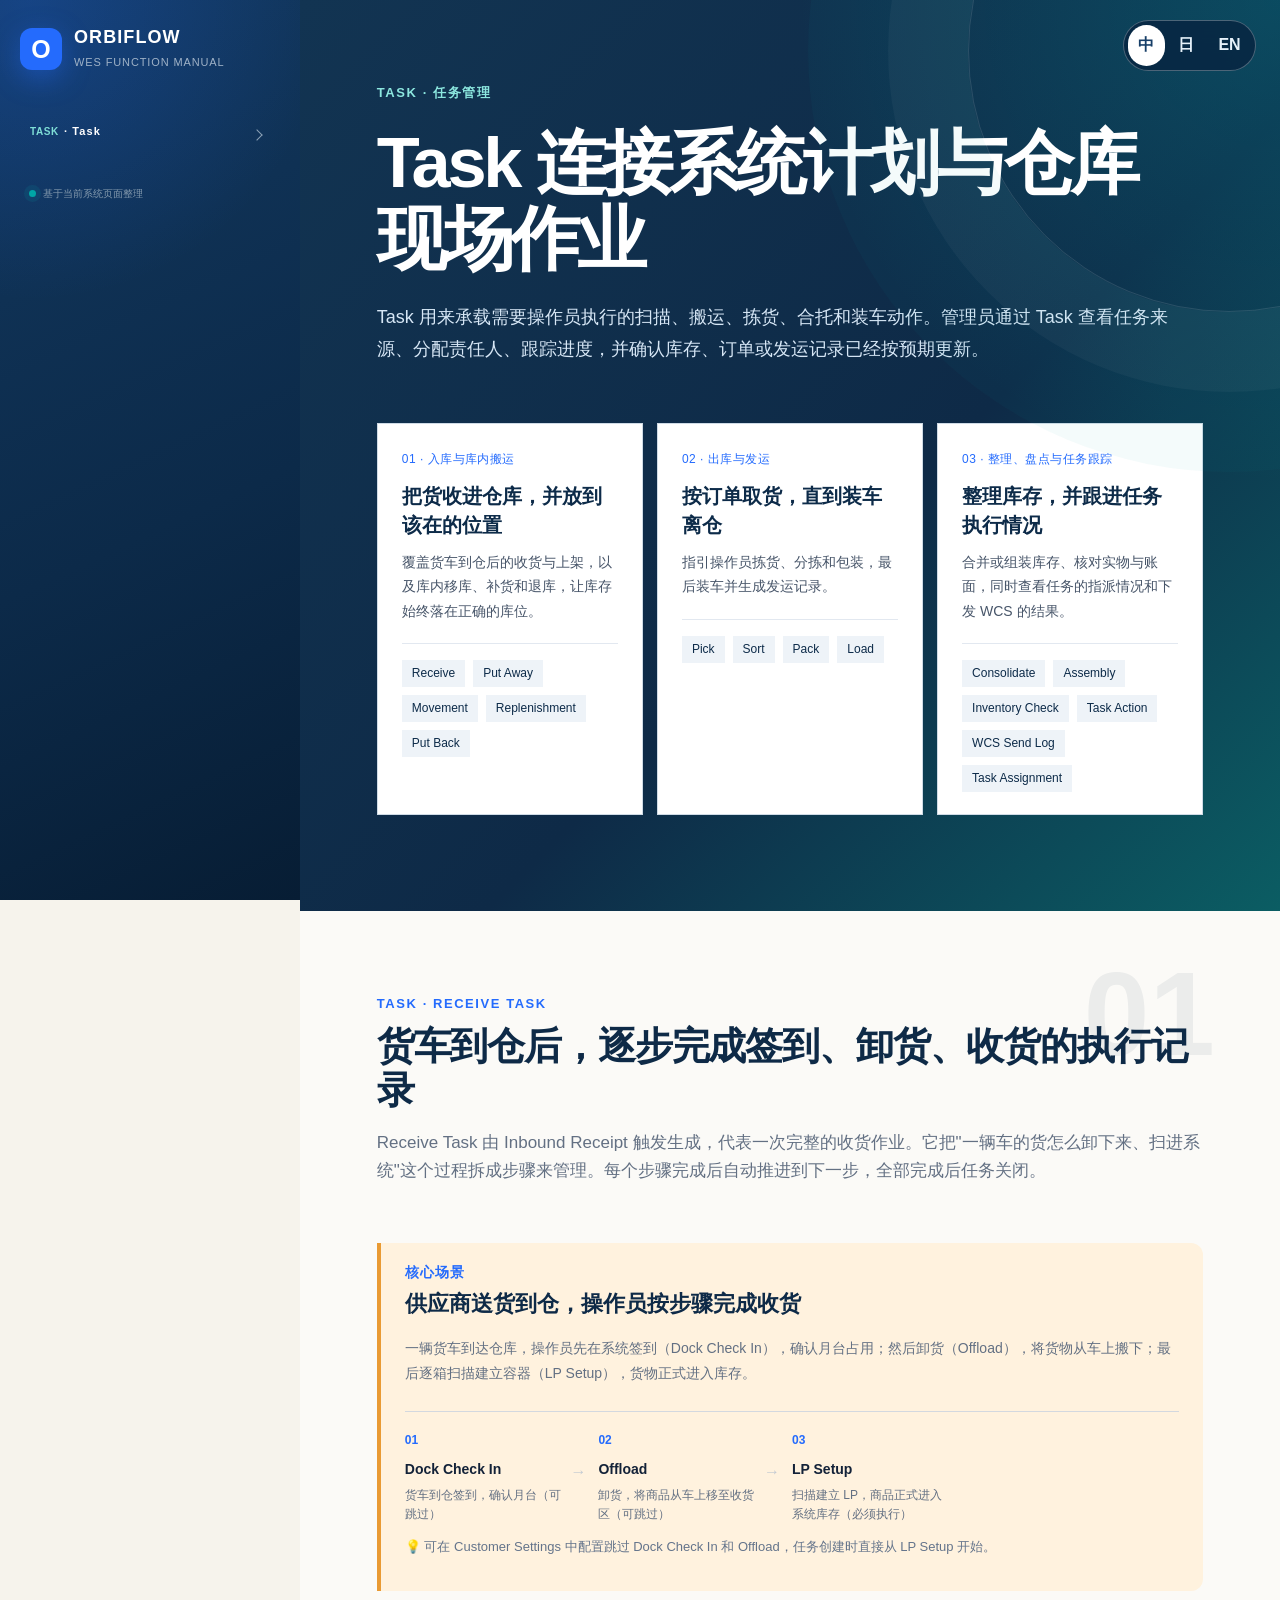
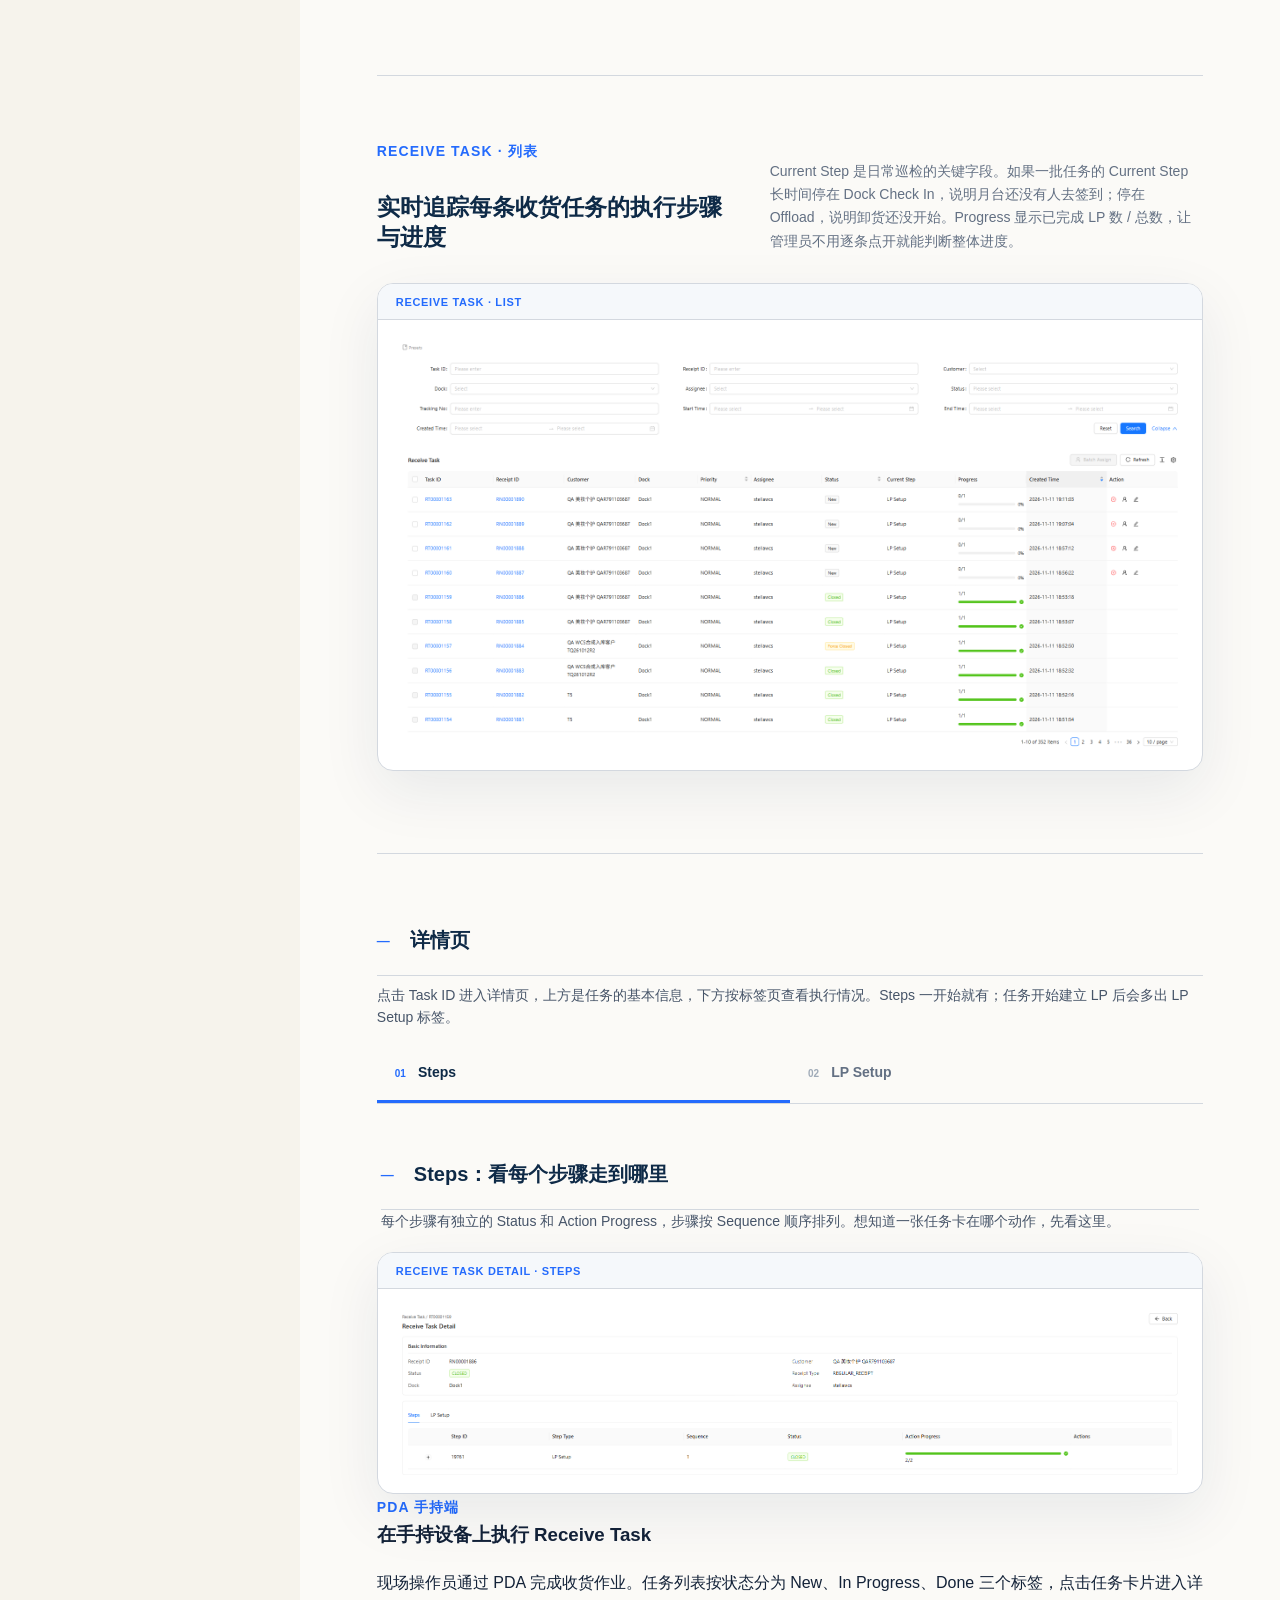
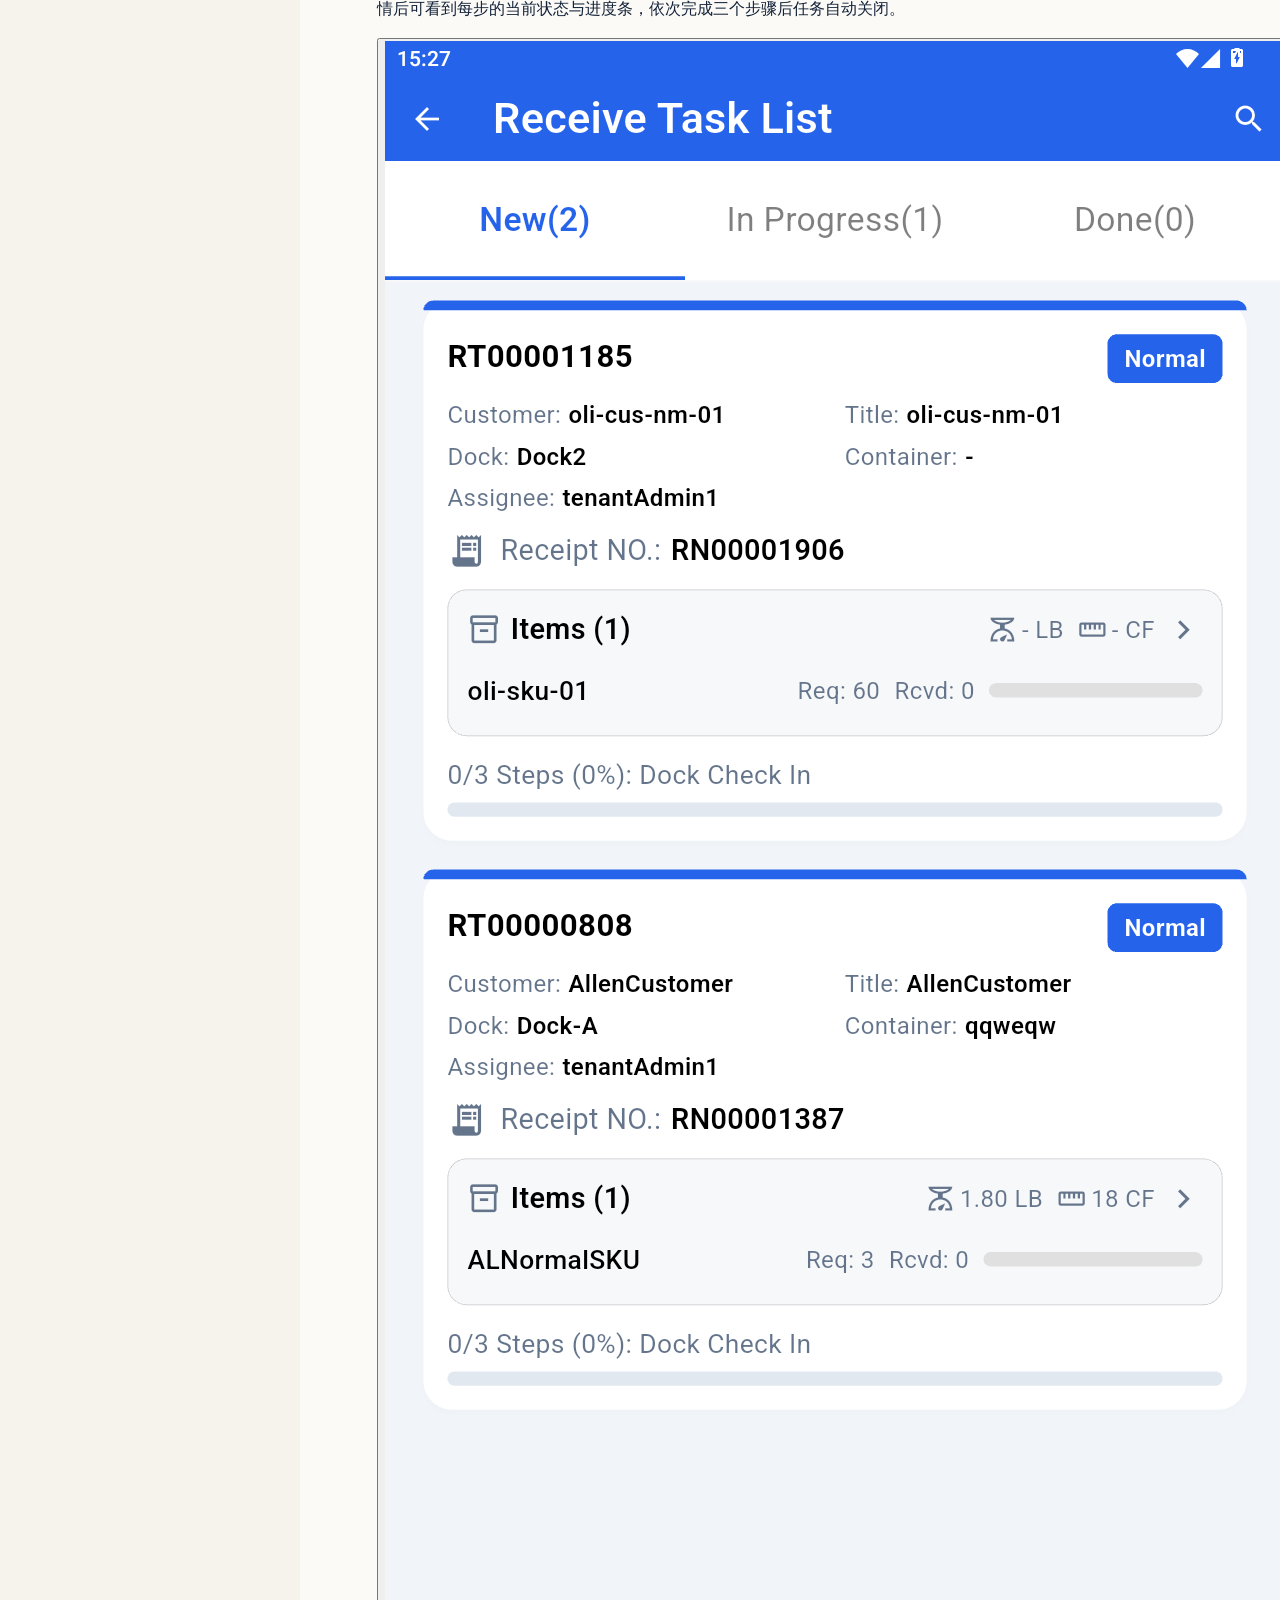
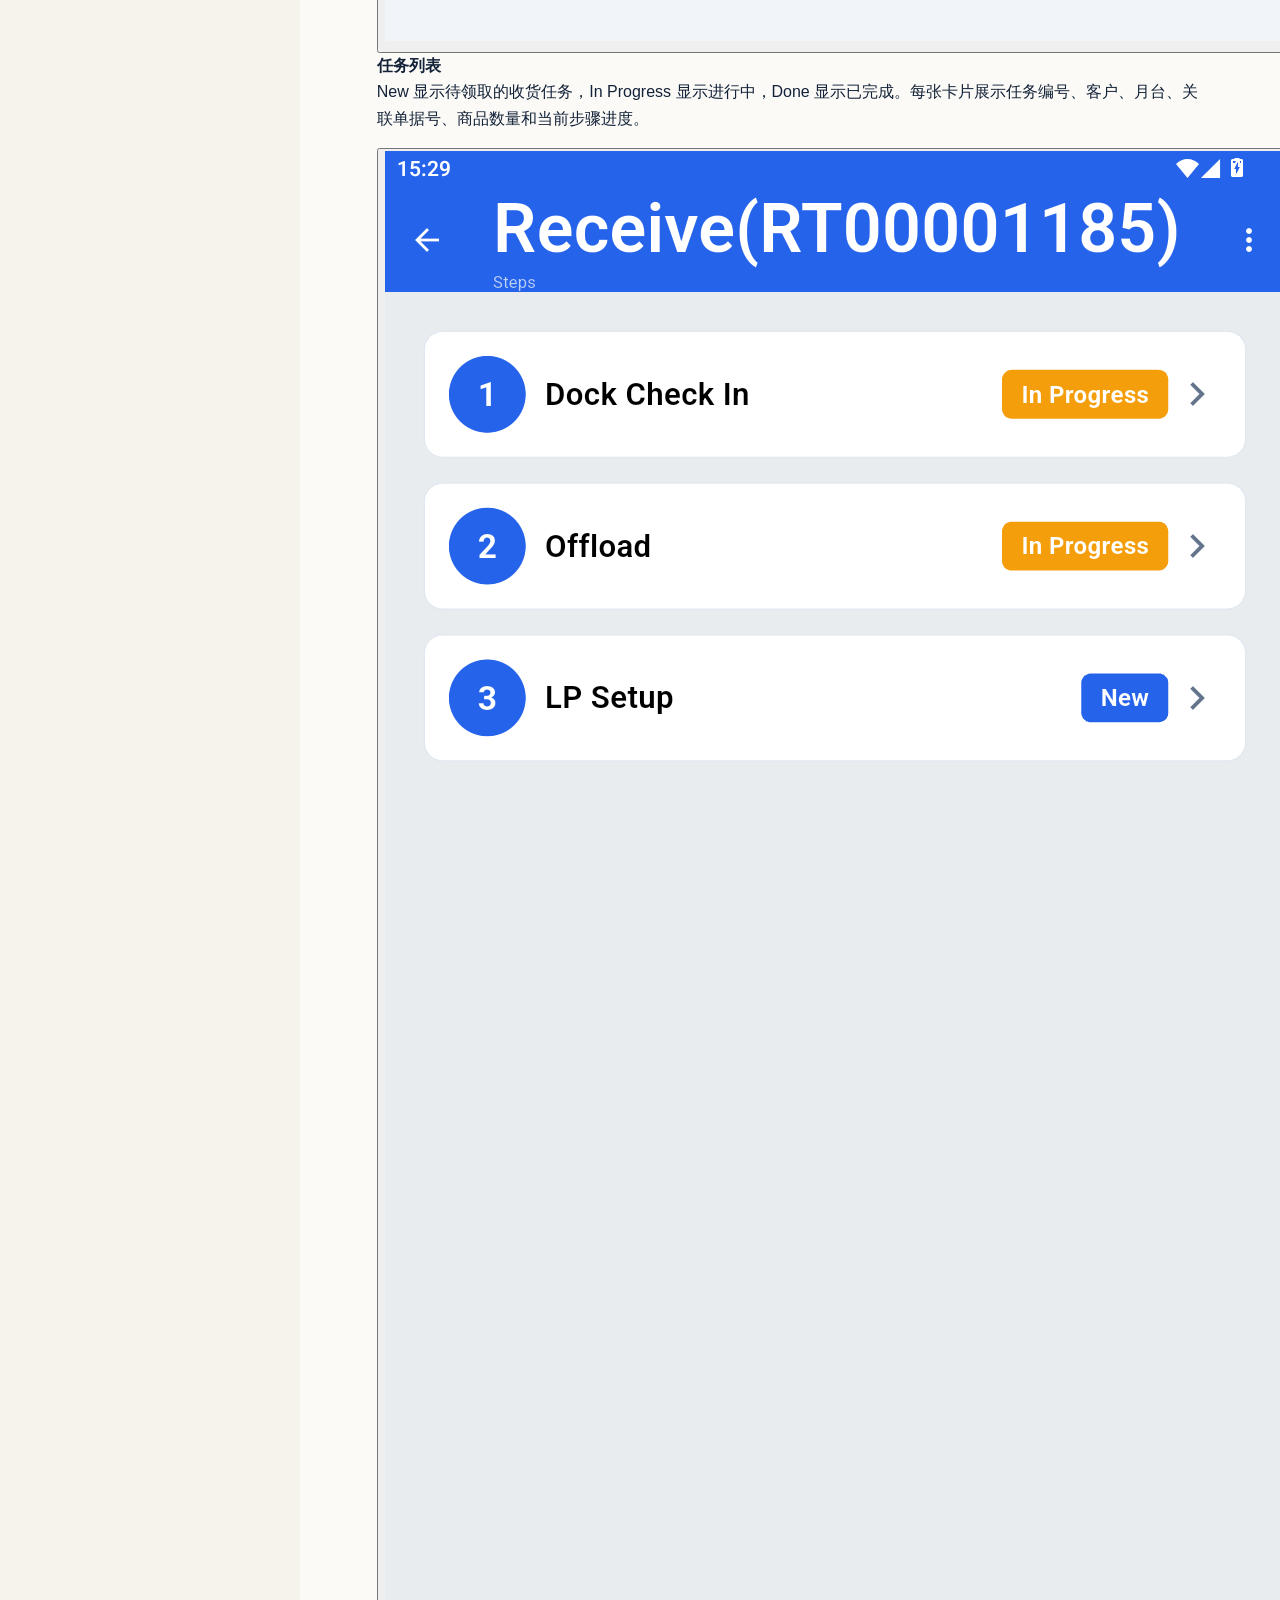
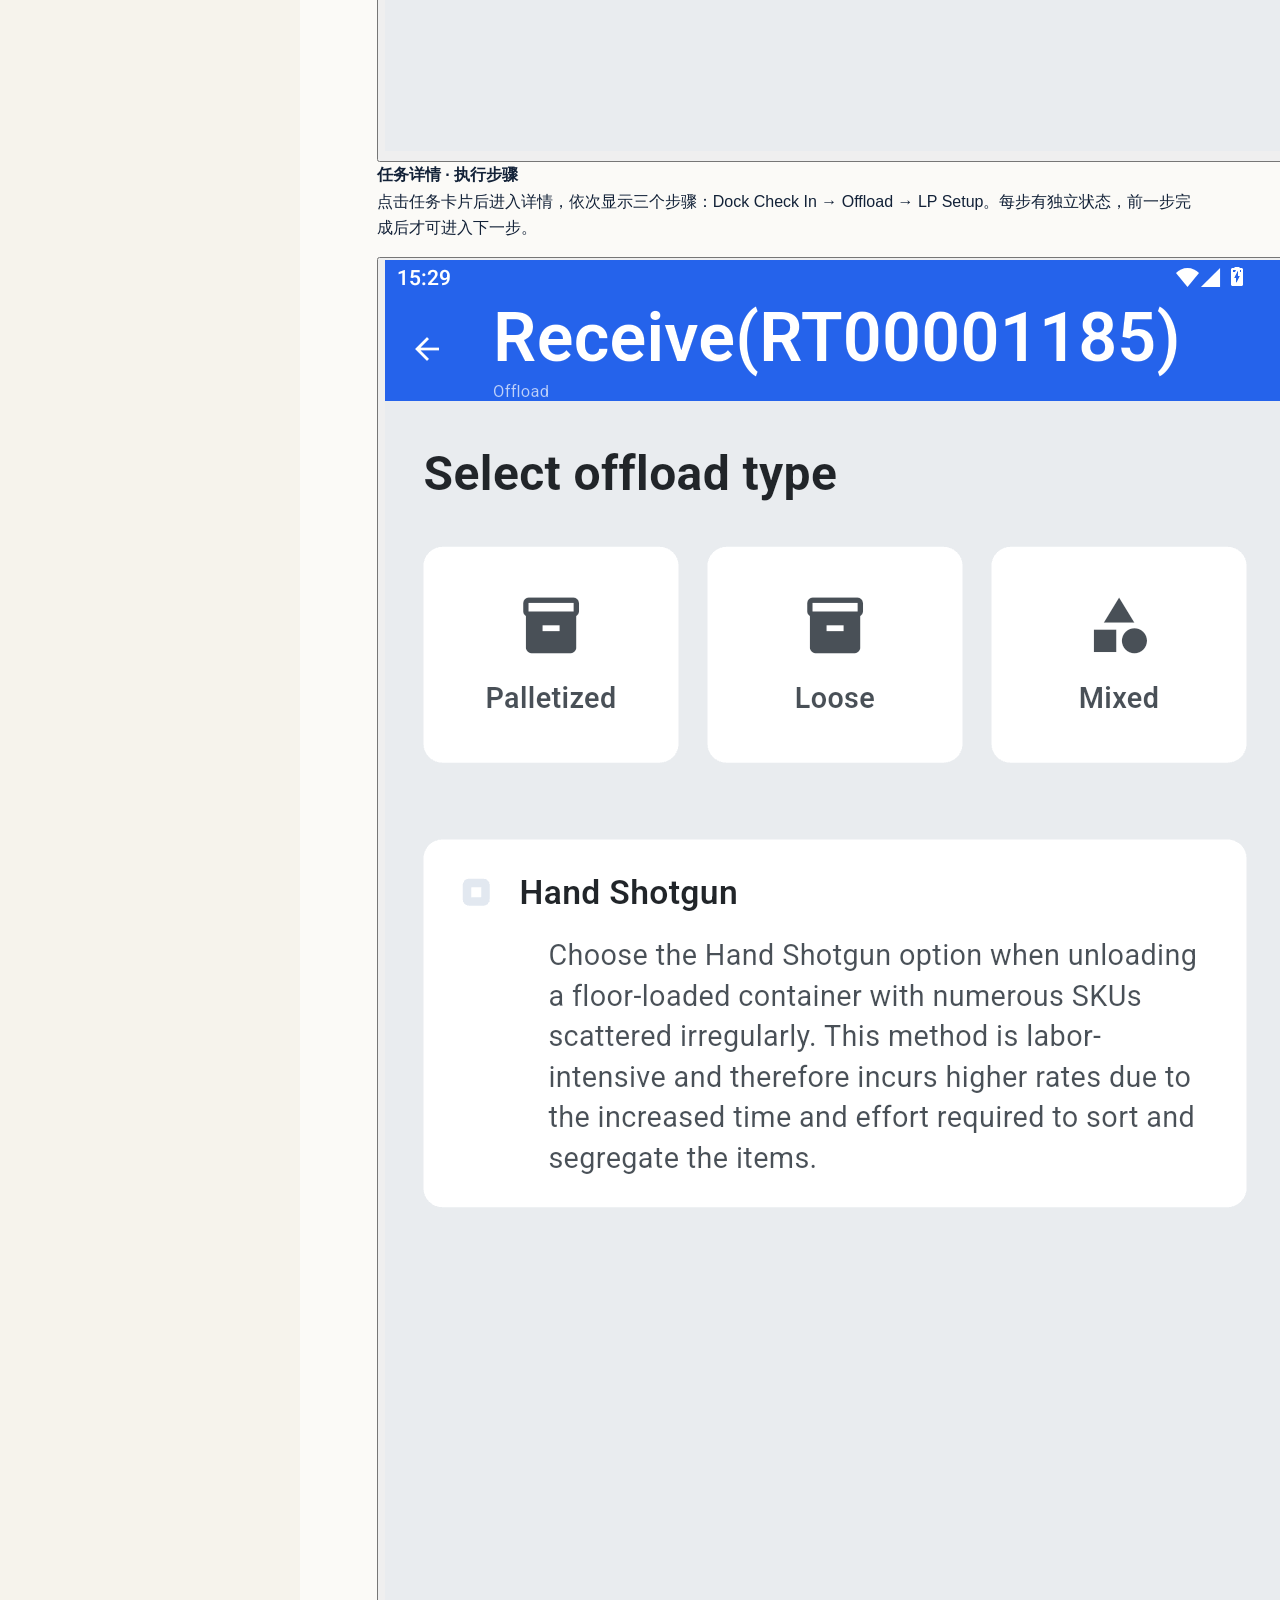
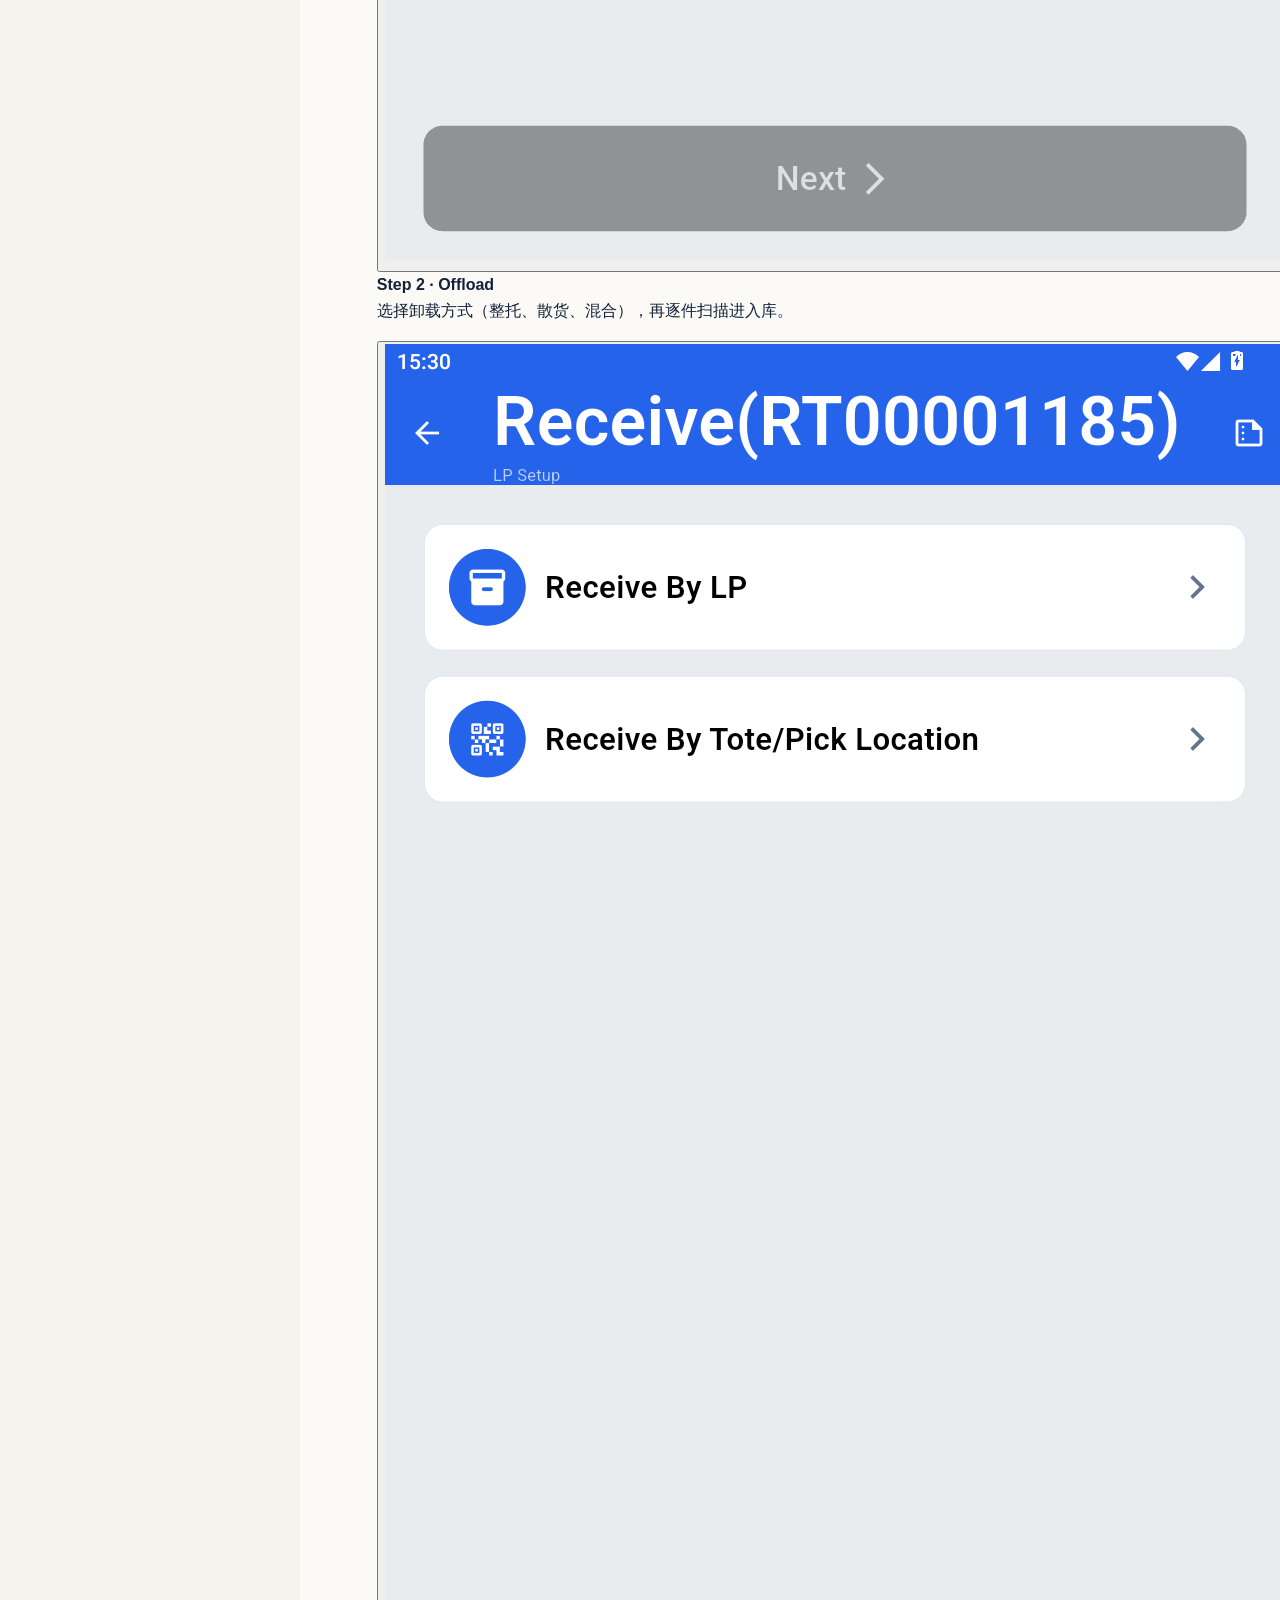
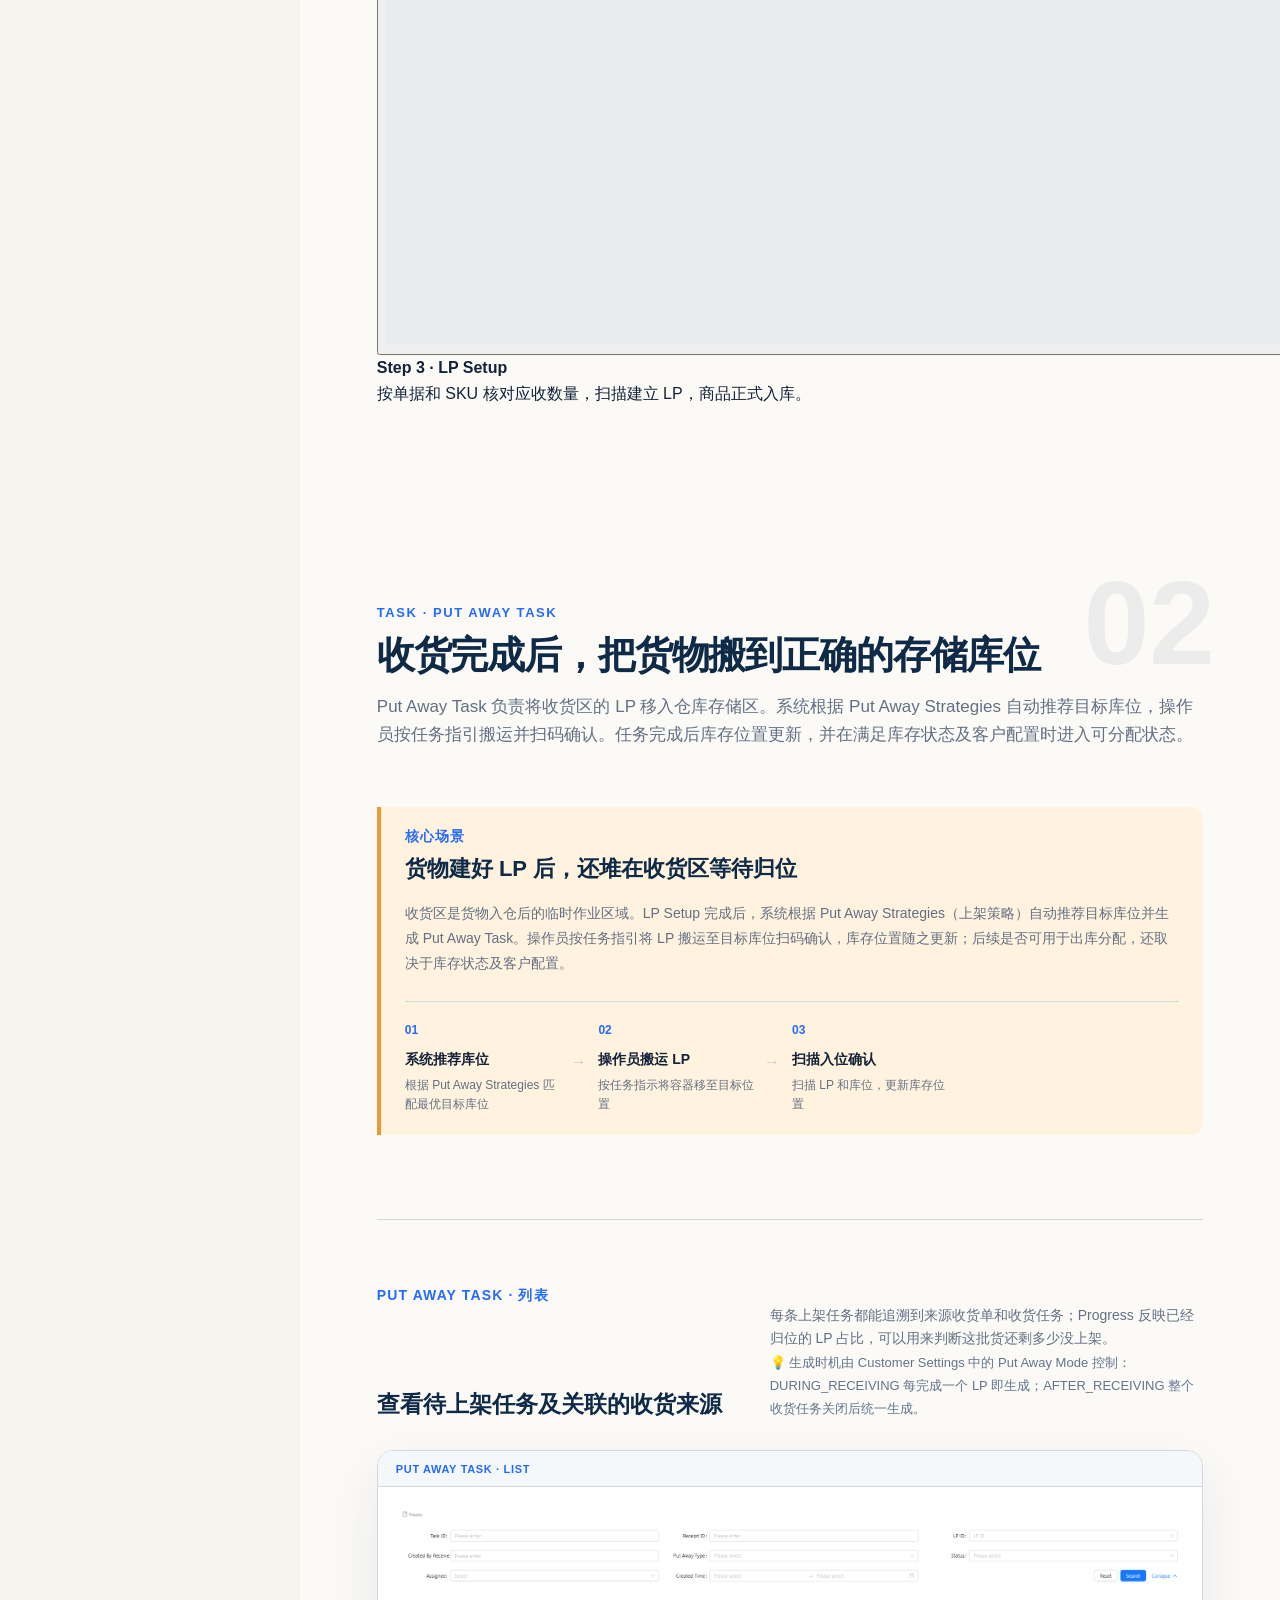
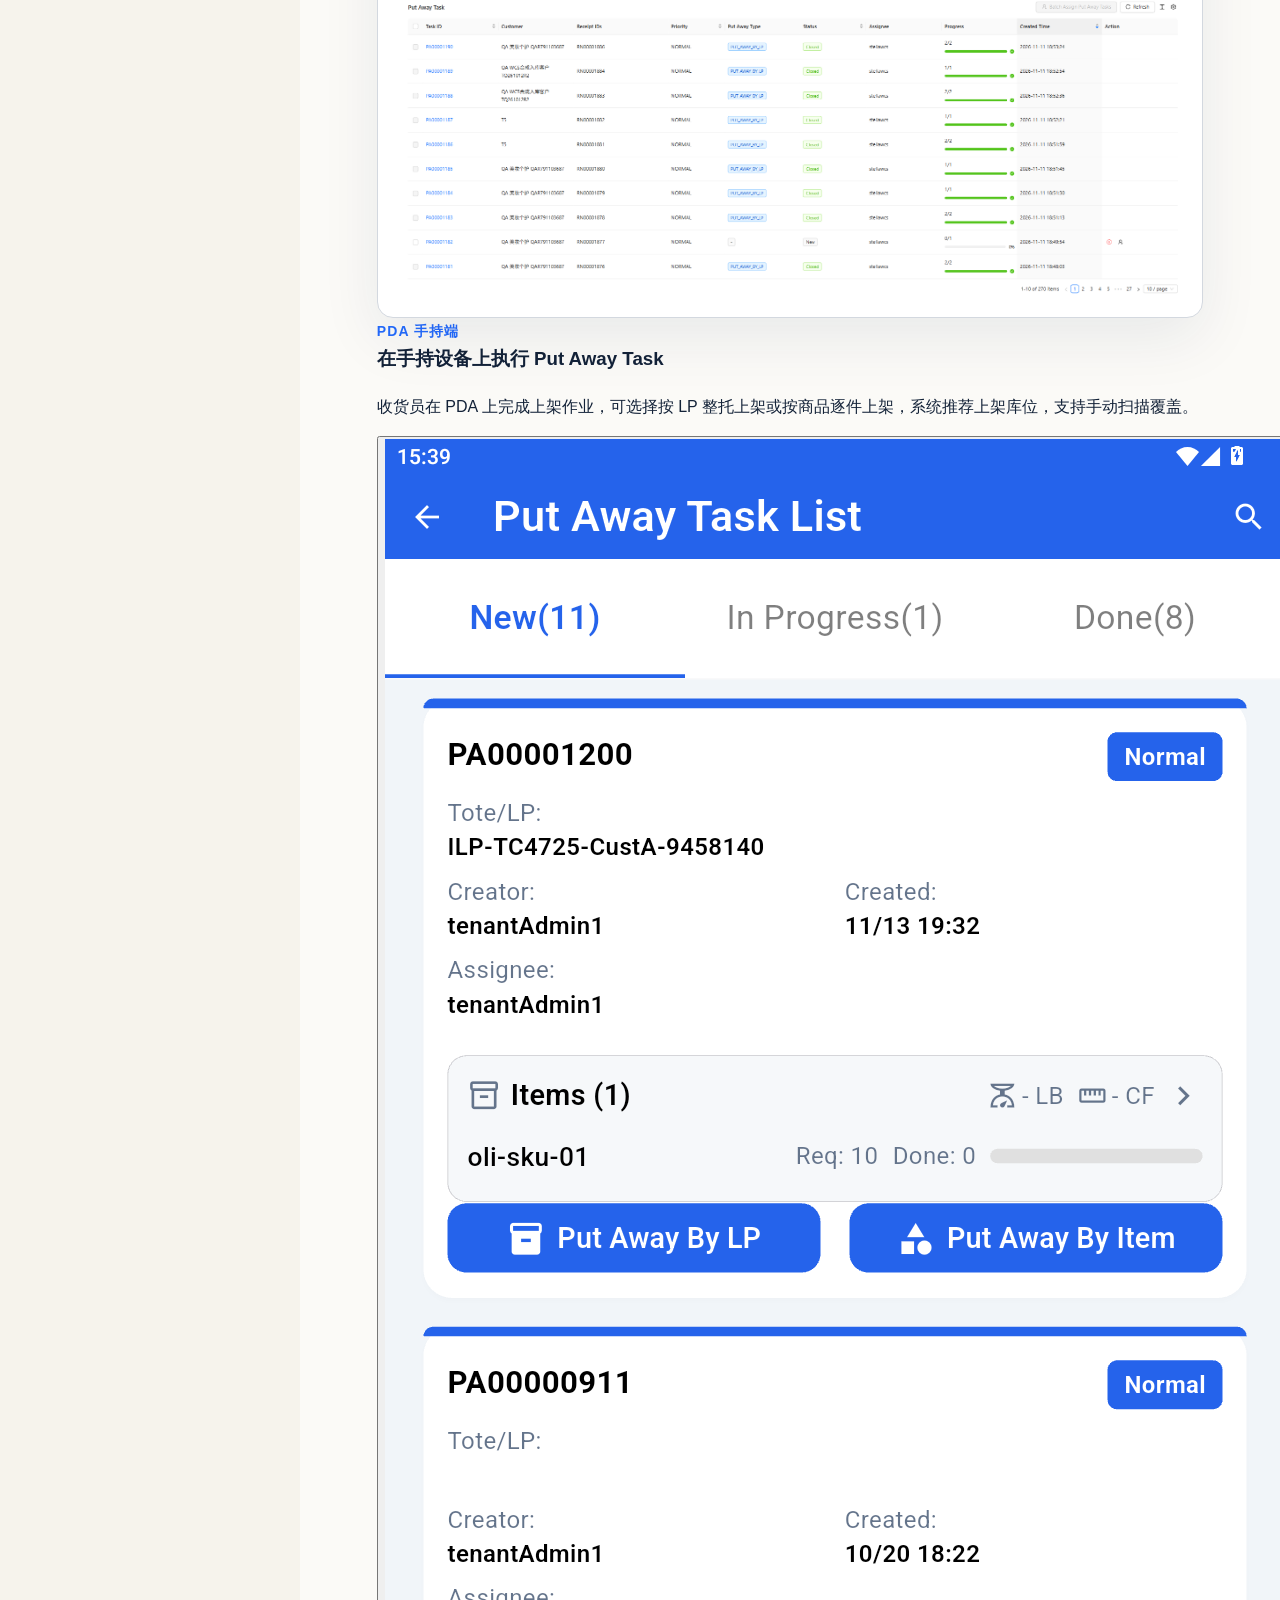
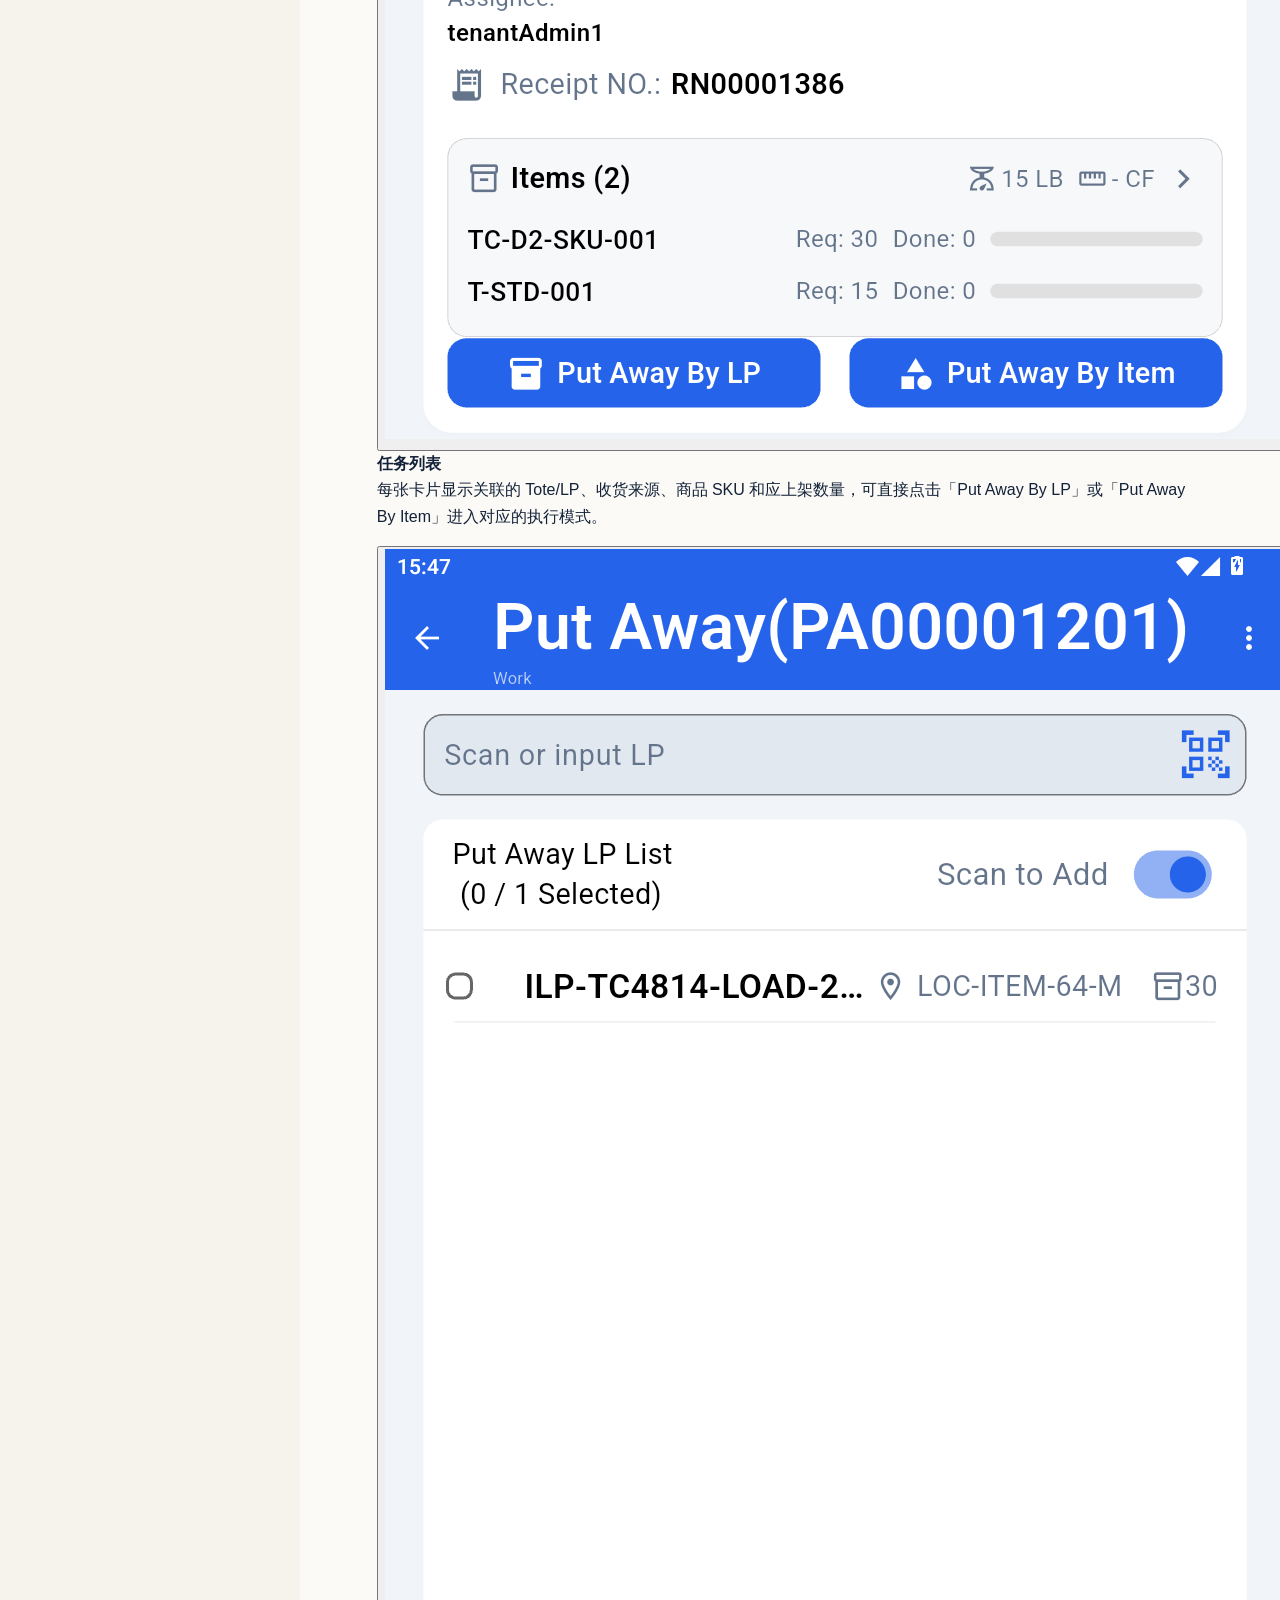
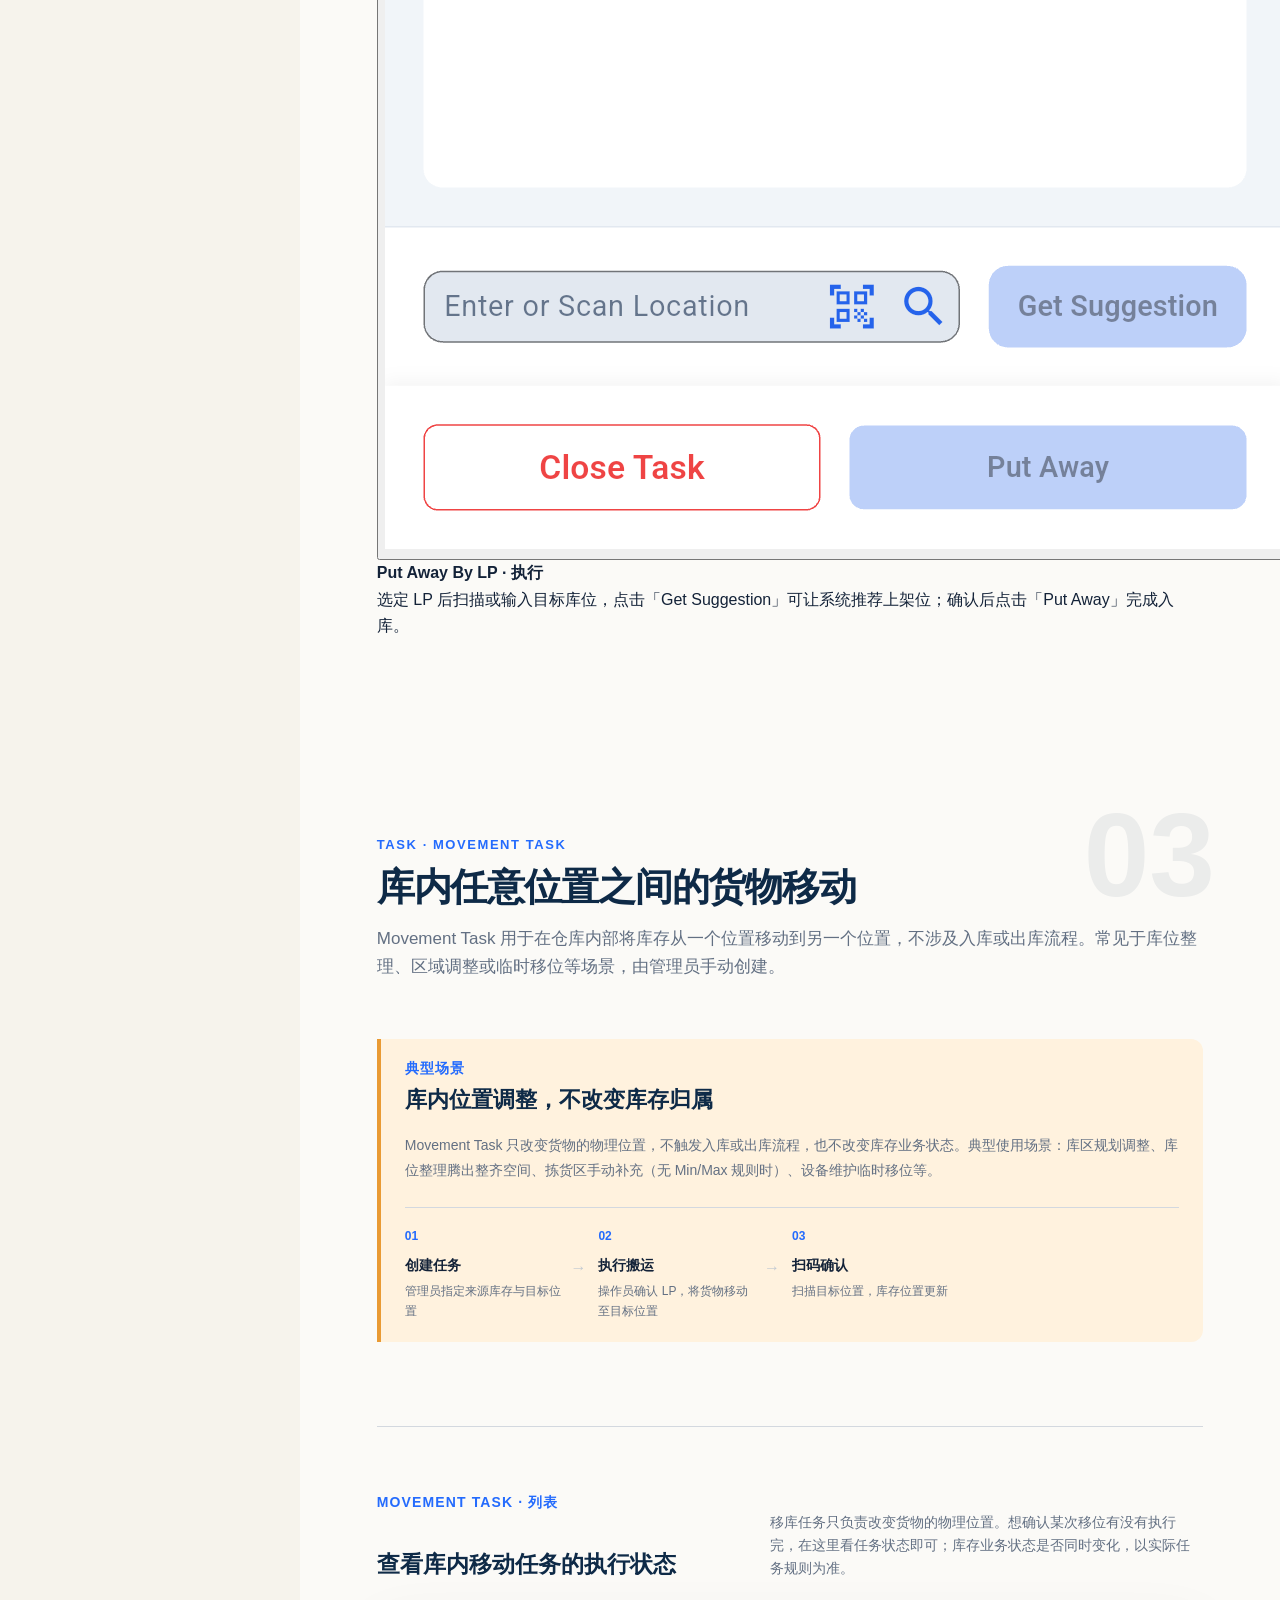
==== commit 1f9d547e: "feat(task): add PDA sections for all 7 task types with screenshots - Receive Task: retake all 6 PDA " ====
--- a/task/index.html
+++ b/task/index.html
@@ -133,7 +133,44 @@
             <i>点击放大</i>
           </button>
         </div>
-      </div>
+  
+    <div class="pda-section">
+      <span class="section-kicker">PDA 手持端</span>
+      <h3>在手持设备上执行 Receive Task</h3>
+      <p>现场操作员通过 PDA 完成收货作业。任务列表按状态分为 New、In Progress、Done 三个标签，点击任务卡片进入详情后可看到每步的当前状态与进度条，依次完成三个步骤后任务自动关闭。</p>
+      <div class="pda-row">
+        <div class="pda-phone-wrap">
+          <button class="pda-phone" data-lightbox="assets/pda-receive-list.png?v=20261116b" aria-label="放大 PDA Receive Task 列表截图">
+            <img loading="lazy" decoding="async" src="assets/pda-receive-list.png?v=20261116b" alt="PDA Receive Task 列表截图">
+          </button>
+          <strong>任务列表</strong>
+          <p>New 显示待领取的收货任务，In Progress 显示进行中，Done 显示已完成。每张卡片展示任务编号、客户、月台、关联单据号、商品数量和当前步骤进度。</p>
+        </div>
+        <div class="pda-phone-wrap">
+          <button class="pda-phone" data-lightbox="assets/pda-receive-detail.png?v=20261116b" aria-label="放大 PDA Receive Task 详情截图">
+            <img loading="lazy" decoding="async" src="assets/pda-receive-detail.png?v=20261116b" alt="PDA Receive Task 详情截图">
+          </button>
+          <strong>任务详情 · 执行步骤</strong>
+          <p>点击任务卡片后进入详情，依次显示三个步骤：Dock Check In → Offload → LP Setup。每步有独立状态，前一步完成后才可进入下一步。</p>
+        </div>
+      </div>
+            <div class="pda-steps-row">
+        <div class="pda-phone-wrap">
+          <button class="pda-phone" data-lightbox="assets/pda-receive-step-offload.png?v=20261116" aria-label="放大 PDA Step 2 Offload 执行页截图">
+            <img loading="lazy" decoding="async" src="assets/pda-receive-step-offload.png?v=20261116" alt="PDA Step 2 Offload 执行页截图">
+          </button>
+          <strong>Step 2 · Offload</strong>
+          <p>选择卸载方式（整托、散货、混合），再逐件扫描进入库。</p>
+        </div>
+        <div class="pda-phone-wrap">
+          <button class="pda-phone" data-lightbox="assets/pda-receive-step-lpsetup.png?v=20261116" aria-label="放大 PDA Step 3 LP Setup 截图">
+            <img loading="lazy" decoding="async" src="assets/pda-receive-step-lpsetup.png?v=20261116" alt="PDA Step 3 LP Setup 截图">
+          </button>
+          <strong>Step 3 · LP Setup</strong>
+          <p>按单据和 SKU 核对应收数量，扫描建立 LP，商品正式入库。</p>
+        </div>
+      </div>
+    </div>
     </section>
 
     <section class="module" id="put-away-task" data-section="put-away-task">
@@ -165,6 +202,28 @@
           <i>点击放大</i>
         </button>
       </div>
+
+    <div class="pda-section">
+      <span class="section-kicker">PDA 手持端</span>
+      <h3>在手持设备上执行 Put Away Task</h3>
+      <p>收货员在 PDA 上完成上架作业，可选择按 LP 整托上架或按商品逐件上架，系统推荐上架库位，支持手动扫描覆盖。</p>
+      <div class="pda-row">
+        <div class="pda-phone-wrap">
+          <button class="pda-phone" data-lightbox="assets/pda-putaway-list.png?v=20261116c" aria-label="放大 PDA Put Away Task 列表截图">
+            <img loading="lazy" decoding="async" src="assets/pda-putaway-list.png?v=20261116c" alt="PDA Put Away Task 列表截图">
+          </button>
+          <strong>任务列表</strong>
+          <p>每张卡片显示关联的 Tote/LP、收货来源、商品 SKU 和应上架数量，可直接点击「Put Away By LP」或「Put Away By Item」进入对应的执行模式。</p>
+        </div>
+        <div class="pda-phone-wrap">
+          <button class="pda-phone" data-lightbox="assets/pda-putaway-exec.png?v=20261116c" aria-label="放大 PDA Put Away 执行页截图">
+            <img loading="lazy" decoding="async" src="assets/pda-putaway-exec.png?v=20261116c" alt="PDA Put Away 执行页截图">
+          </button>
+          <strong>Put Away By LP · 执行</strong>
+          <p>选定 LP 后扫描或输入目标库位，点击「Get Suggestion」可让系统推荐上架位；确认后点击「Put Away」完成入库。</p>
+        </div>
+      </div>
+    </div>
     </section>
 
     <section class="module" id="movement-task" data-section="movement-task">
@@ -196,6 +255,28 @@
           <i>点击放大</i>
         </button>
       </div>
+
+    <div class="pda-section">
+      <span class="section-kicker">PDA 手持端</span>
+      <h3>在手持设备上执行 Movement Task</h3>
+      <p>搬运员在 PDA 上接收库内移库指令，扫描 LP 确认来源，再扫目标库位完成货物转移，全程系统引导无需手写记录。</p>
+      <div class="pda-row">
+        <div class="pda-phone-wrap">
+          <button class="pda-phone" data-lightbox="assets/pda-movement-list.png?v=20261116c" aria-label="放大 PDA Movement Task 列表截图">
+            <img loading="lazy" decoding="async" src="assets/pda-movement-list.png?v=20261116c" alt="PDA Movement Task 列表截图">
+          </button>
+          <strong>任务列表</strong>
+          <p>每张卡片显示移库类型、优先级、来源库位与目标库位，以及涉及的 LP/商品摘要；In Progress 任务表示正在执行中的搬运。</p>
+        </div>
+        <div class="pda-phone-wrap">
+          <button class="pda-phone" data-lightbox="assets/pda-movement-exec.png?v=20261116c" aria-label="放大 PDA Movement Task 执行页截图">
+            <img loading="lazy" decoding="async" src="assets/pda-movement-exec.png?v=20261116c" alt="PDA Movement Task 执行页截图">
+          </button>
+          <strong>Collect · 收集货物</strong>
+          <p>执行分为 Collect（扫描来源 LP/商品，加入搬运清单）和 Place（扫描目标库位，确认放置）两个阶段，页面实时显示已收集的 SKU 明细和数量。</p>
+        </div>
+      </div>
+    </div>
     </section>
 
     <!-- ==================== CONSOLIDATE TASK ==================== -->
@@ -230,6 +311,28 @@
           <i>点击放大</i>
         </button>
       </div>
+
+    <div class="pda-section">
+      <span class="section-kicker">PDA 手持端</span>
+      <h3>在手持设备上执行 Pick Task</h3>
+      <p>拣货员在 PDA 上接收拣货任务，系统按照波次和商品维度指引取货路径，实时追踪每件商品的拣取进度。</p>
+      <div class="pda-row">
+        <div class="pda-phone-wrap">
+          <button class="pda-phone" data-lightbox="assets/pda-pick-list.png?v=20261116c" aria-label="放大 PDA Pick Task 列表截图">
+            <img loading="lazy" decoding="async" src="assets/pda-pick-list.png?v=20261116c" alt="PDA Pick Task 列表截图">
+          </button>
+          <strong>任务列表</strong>
+          <p>按 New / In Progress / Done 分 tab 管理，每张卡片显示任务编号、波次类型、关联订单、商品数量和当前步骤进度。</p>
+        </div>
+        <div class="pda-phone-wrap">
+          <button class="pda-phone" data-lightbox="assets/pda-pick-exec.png?v=20261116c" aria-label="放大 PDA Pick Task 执行页截图">
+            <img loading="lazy" decoding="async" src="assets/pda-pick-exec.png?v=20261116c" alt="PDA Pick Task 执行页截图">
+          </button>
+          <strong>执行进度 · Item / Location 双视角</strong>
+          <p>Item 视图按 SKU 展示应拣 / 已拣 / 待拣数量；切换到 Location 视图按库位展示推荐取货路径，方便操作员一次走完最短路线。</p>
+        </div>
+      </div>
+    </div>
     </section>
 
     <section class="module" id="pack-task" data-section="pack-task">
@@ -466,6 +569,28 @@
           </button>
         </div>
       </div>
+
+    <div class="pda-section">
+      <span class="section-kicker">PDA 手持端</span>
+      <h3>在手持设备上执行 Put Back Task</h3>
+      <p>操作员在 PDA 上处理退货上架或订单取消后的货物退回，扫描 LP 或发货单编号即可快速定位应退回的货物并完成上架。</p>
+      <div class="pda-row">
+        <div class="pda-phone-wrap">
+          <button class="pda-phone" data-lightbox="assets/pda-putback-list.png?v=20261116c" aria-label="放大 PDA Put Back Task 列表截图">
+            <img loading="lazy" decoding="async" src="assets/pda-putback-list.png?v=20261116c" alt="PDA Put Back Task 列表截图">
+          </button>
+          <strong>任务列表</strong>
+          <p>按类型区分：Order Cancel 是订单取消后自动触发的退库任务，Manual 是人工创建的；优先级和指派人可在任务创建时指定，方便排班管理。</p>
+        </div>
+        <div class="pda-phone-wrap">
+          <button class="pda-phone" data-lightbox="assets/pda-putback-exec.png?v=20261116c" aria-label="放大 PDA Put Back Task 执行页截图">
+            <img loading="lazy" decoding="async" src="assets/pda-putback-exec.png?v=20261116c" alt="PDA Put Back Task 执行页截图">
+          </button>
+          <strong>执行 · 扫描退回</strong>
+          <p>进入任务后扫描 LP、容器或发货单号，系统自动匹配应退回的商品清单；逐件确认后完成上架，整个过程无需手动查单。</p>
+        </div>
+      </div>
+    </div>
     </section>
 
     <section class="module" id="replenishment-task" data-section="replenishment-task">
@@ -496,6 +621,28 @@
           <i>点击放大</i>
         </button>
       </div>
+
+    <div class="pda-section">
+      <span class="section-kicker">PDA 手持端</span>
+      <h3>在手持设备上执行 Replenishment Task</h3>
+      <p>补货员在 PDA 上接收补货指令，扫描来源 LP 或库位确认货物，再搬运至拣货区目标库位，确保拣货区始终有足够的库存。</p>
+      <div class="pda-row">
+        <div class="pda-phone-wrap">
+          <button class="pda-phone" data-lightbox="assets/pda-replenishment-list.png?v=20261116c" aria-label="放大 PDA Replenishment Task 列表截图">
+            <img loading="lazy" decoding="async" src="assets/pda-replenishment-list.png?v=20261116c" alt="PDA Replenishment Task 列表截图">
+          </button>
+          <strong>任务列表</strong>
+          <p>每张卡片展示任务编号、关联 Handling LP、来源路线与目标库位，以及应补货的 SKU 和数量。任务来源（MANUAL / 自动调度）也标注在卡片上。</p>
+        </div>
+        <div class="pda-phone-wrap">
+          <button class="pda-phone" data-lightbox="assets/pda-replenishment-exec.png?v=20261116c" aria-label="放大 PDA Replenishment 执行页截图">
+            <img loading="lazy" decoding="async" src="assets/pda-replenishment-exec.png?v=20261116c" alt="PDA Replenishment 执行页截图">
+          </button>
+          <strong>执行 · 收集与搬运</strong>
+          <p>扫描来源库位或 LP 完成收集（Collect），再扫描目标拣货位完成补货（Place）。整个流程由系统引导，无需手动查找目标位置。</p>
+        </div>
+      </div>
+    </div>
     </section>
 
     <section class="module" id="inventory-check-task" data-section="inventory-check-task">
@@ -574,6 +721,28 @@
           <i>点击放大</i>
         </button>
       </div>
+
+    <div class="pda-section">
+      <span class="section-kicker">PDA 手持端</span>
+      <h3>在手持设备上执行 Load Task</h3>
+      <p>装车员在 PDA 上引导整个装车流程，依次完成月台确认、装车执行和签发提单三个步骤，每步状态实时同步到 WES 后台。</p>
+      <div class="pda-row">
+        <div class="pda-phone-wrap">
+          <button class="pda-phone" data-lightbox="assets/pda-load-list.png?v=20261116c" aria-label="放大 PDA Load Task 列表截图">
+            <img loading="lazy" decoding="async" src="assets/pda-load-list.png?v=20261116c" alt="PDA Load Task 列表截图">
+          </button>
+          <strong>任务列表</strong>
+          <p>显示发货单号、货主客户、关联承运商，以及商品总数和重量；In Progress 中的任务即为当前正在执行的装车作业。</p>
+        </div>
+        <div class="pda-phone-wrap">
+          <button class="pda-phone" data-lightbox="assets/pda-load-detail.png?v=20261116c" aria-label="放大 PDA Load Task 步骤详情截图">
+            <img loading="lazy" decoding="async" src="assets/pda-load-detail.png?v=20261116c" alt="PDA Load Task 步骤详情截图">
+          </button>
+          <strong>任务步骤</strong>
+          <p>进入任务后显示三个步骤：Dock Check In 确认月台、Loading 扫描装箱、Sign BOL 打印并签发提单；前序步骤完成后才能进入下一步。</p>
+        </div>
+      </div>
+    </div>
     </section>
 
     <section class="module" id="task-action" data-section="task-action">
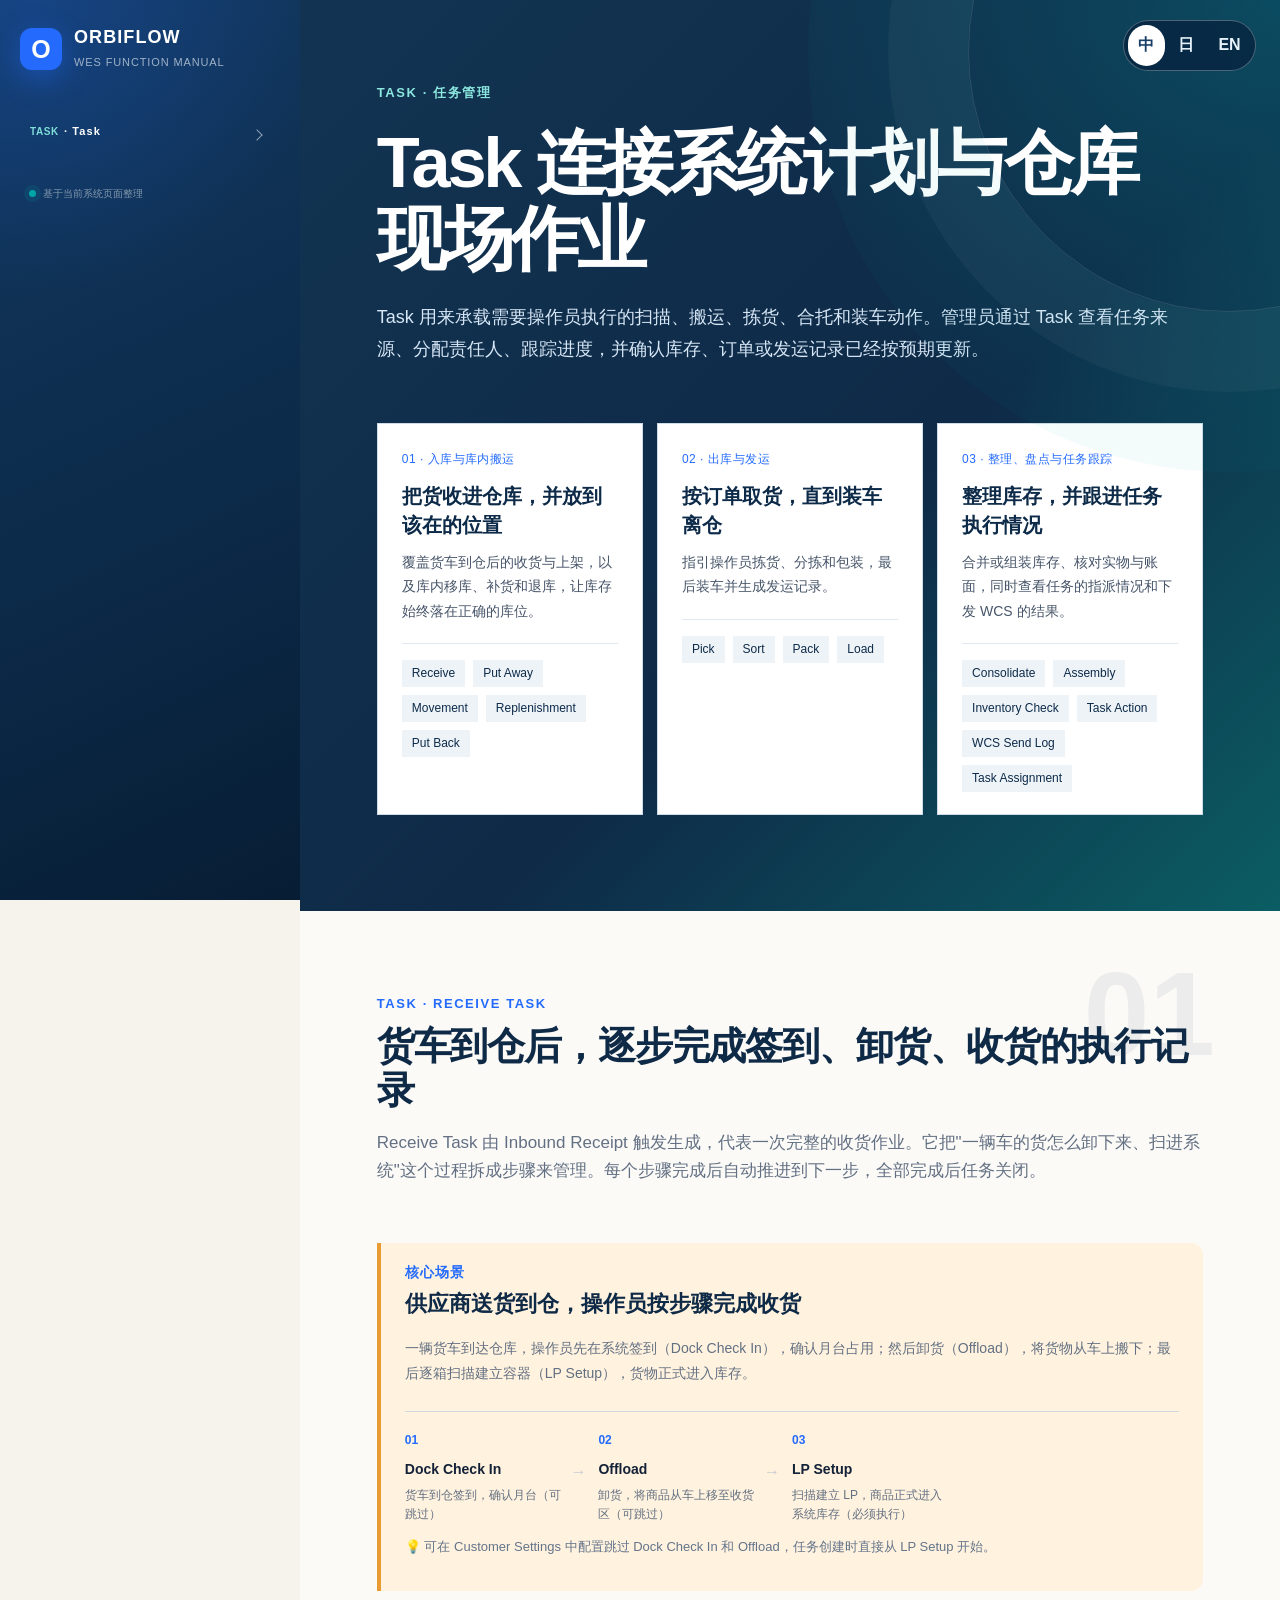
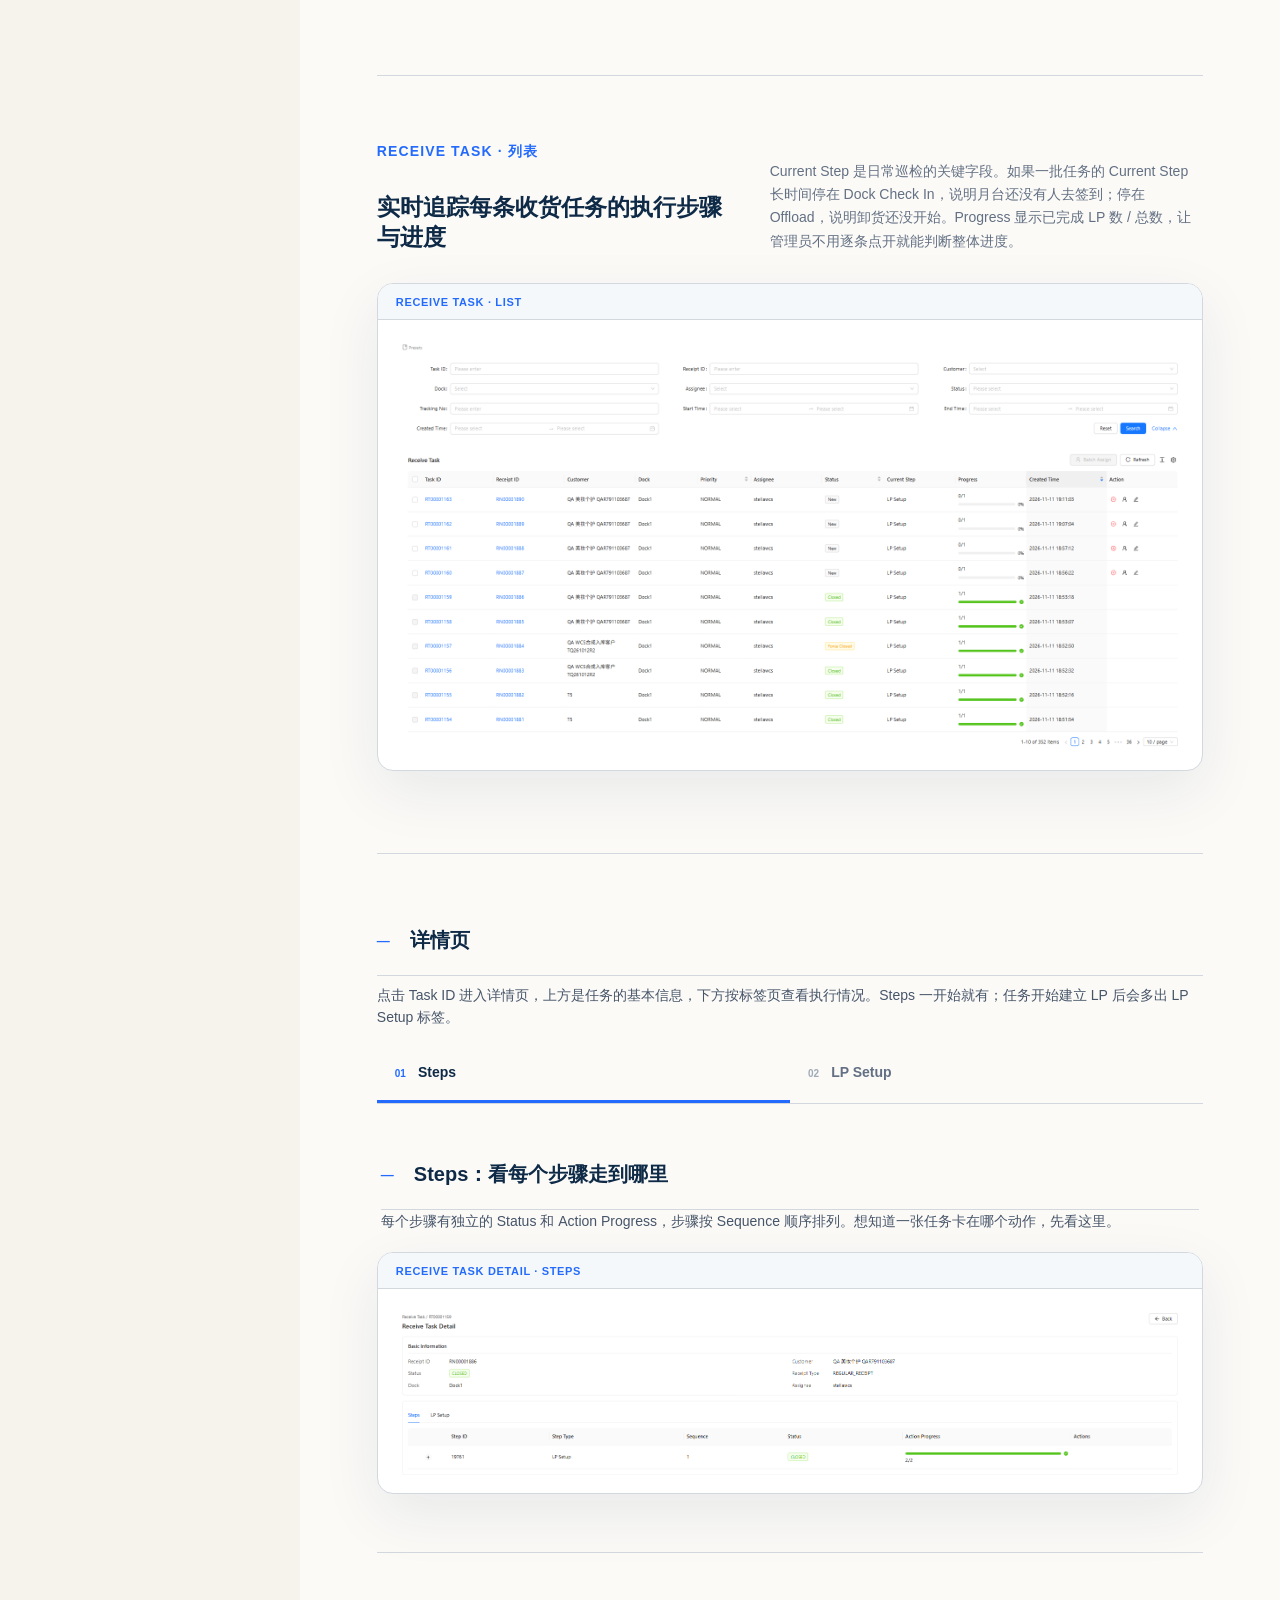
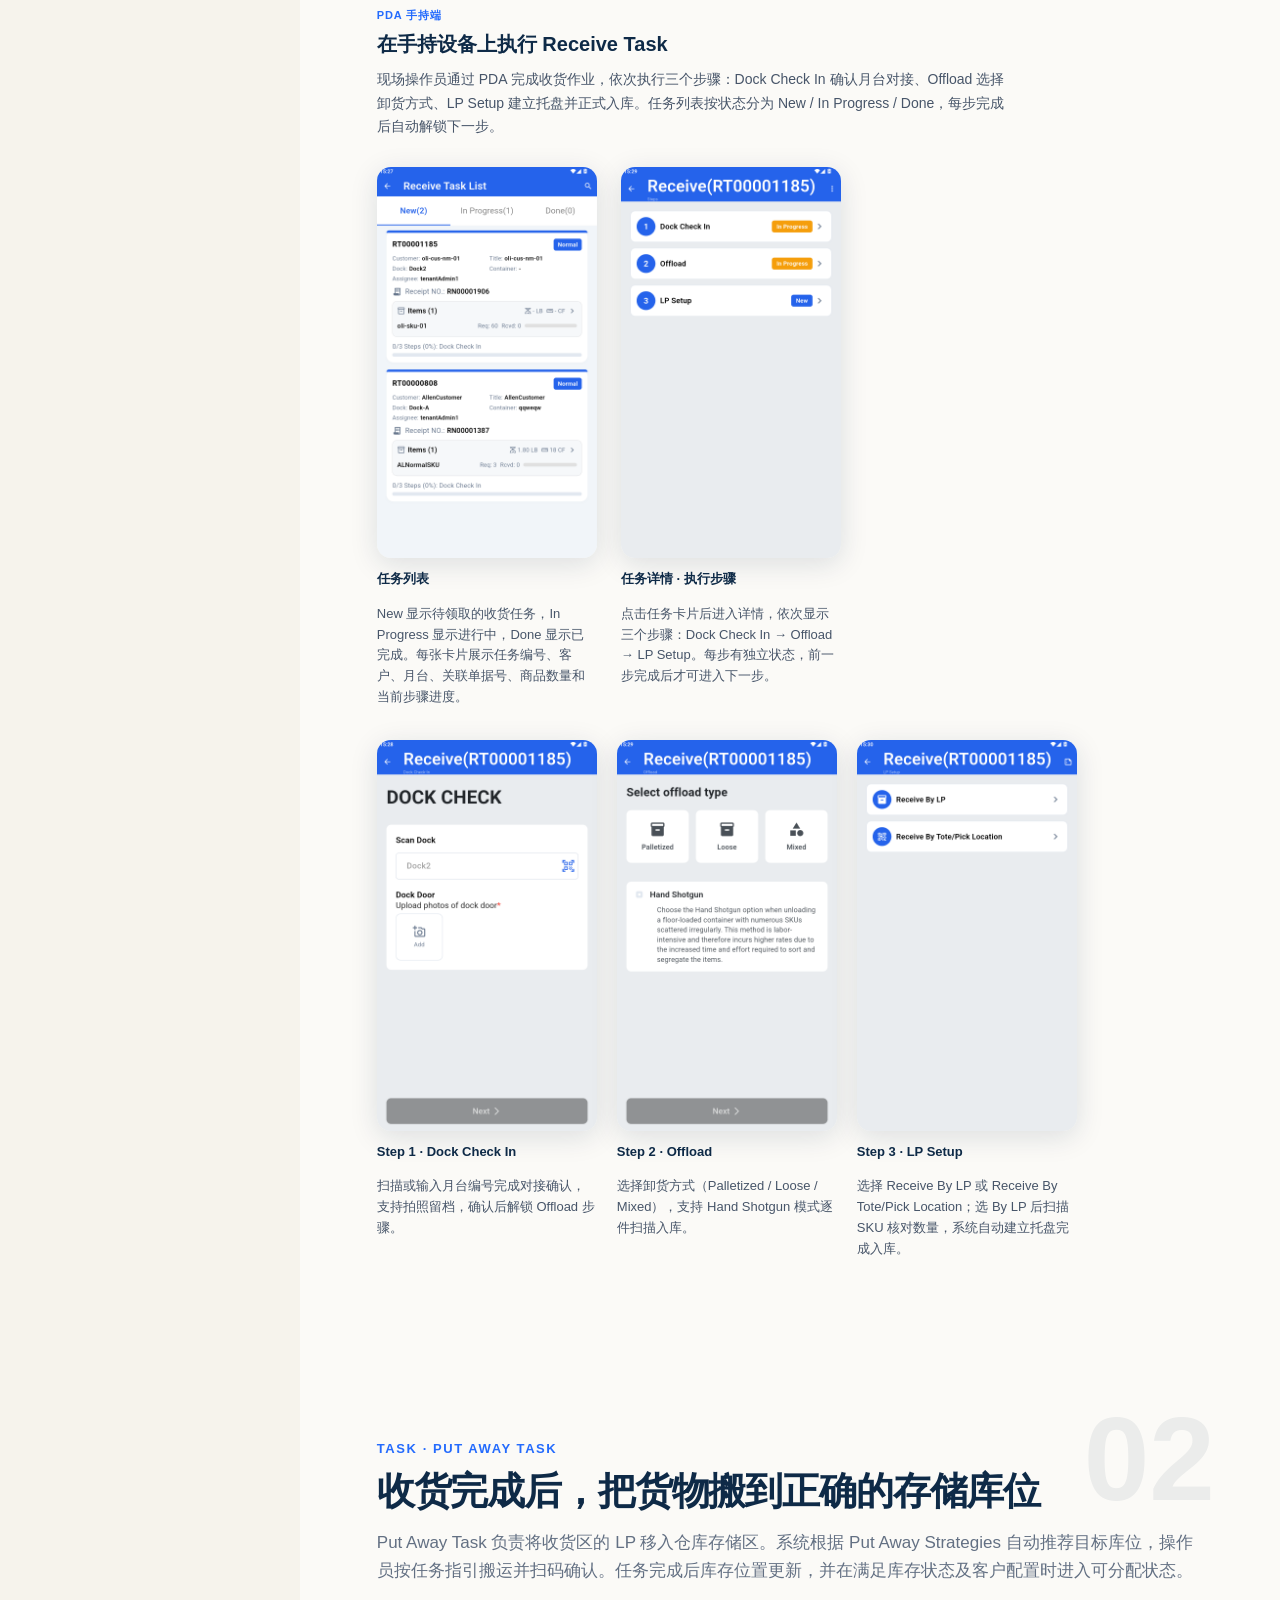
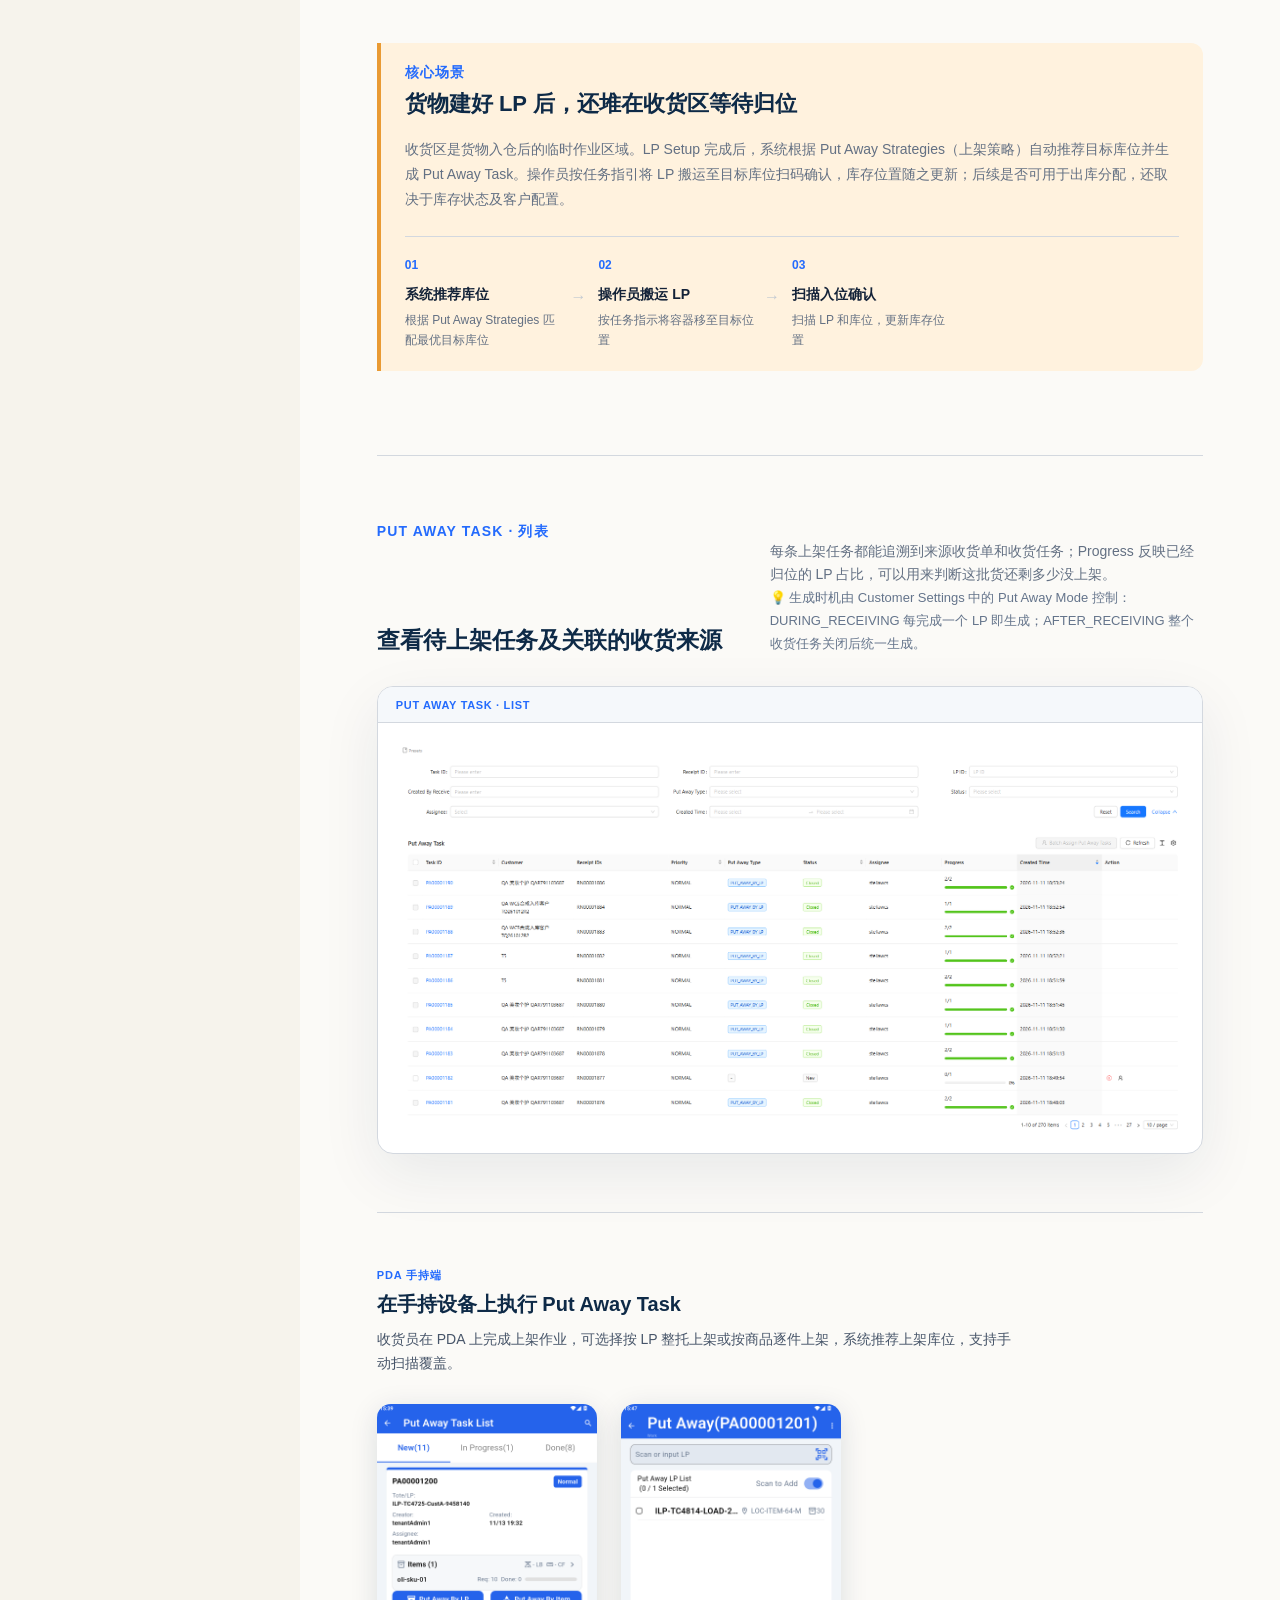
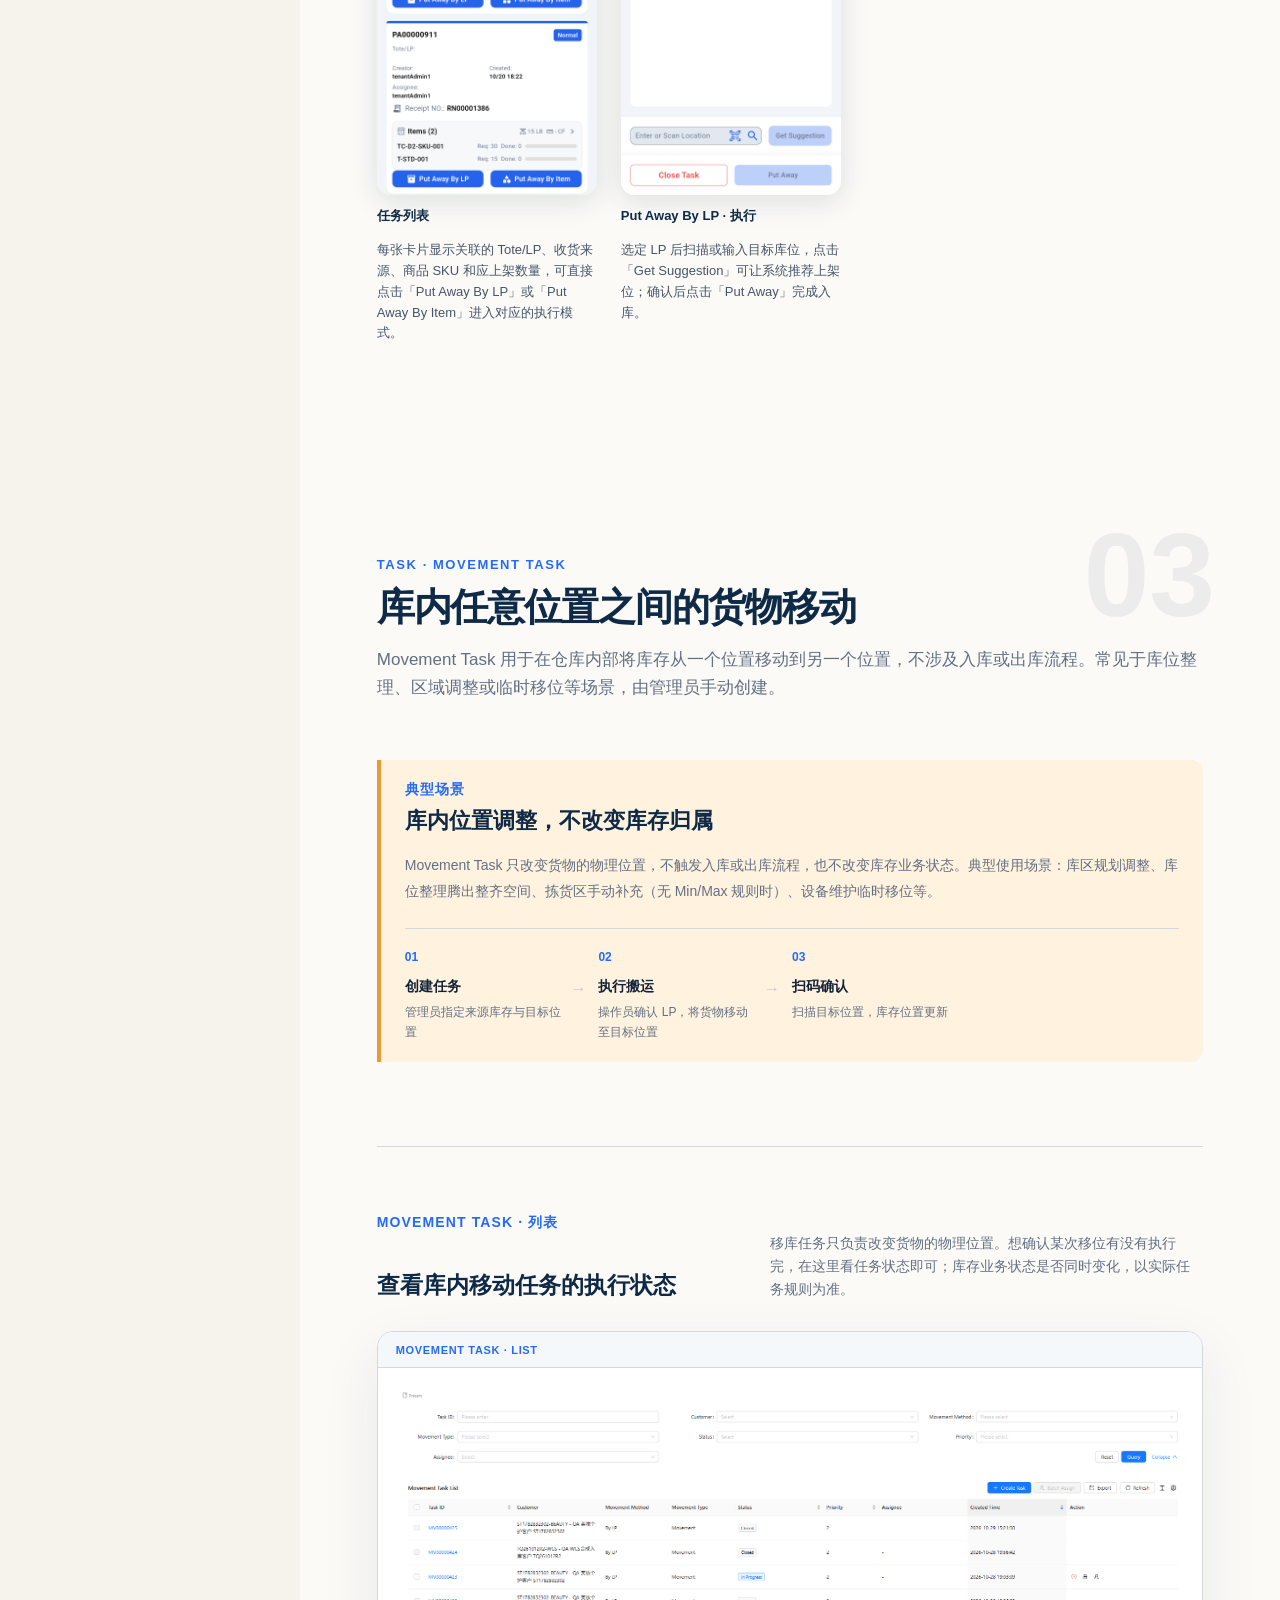
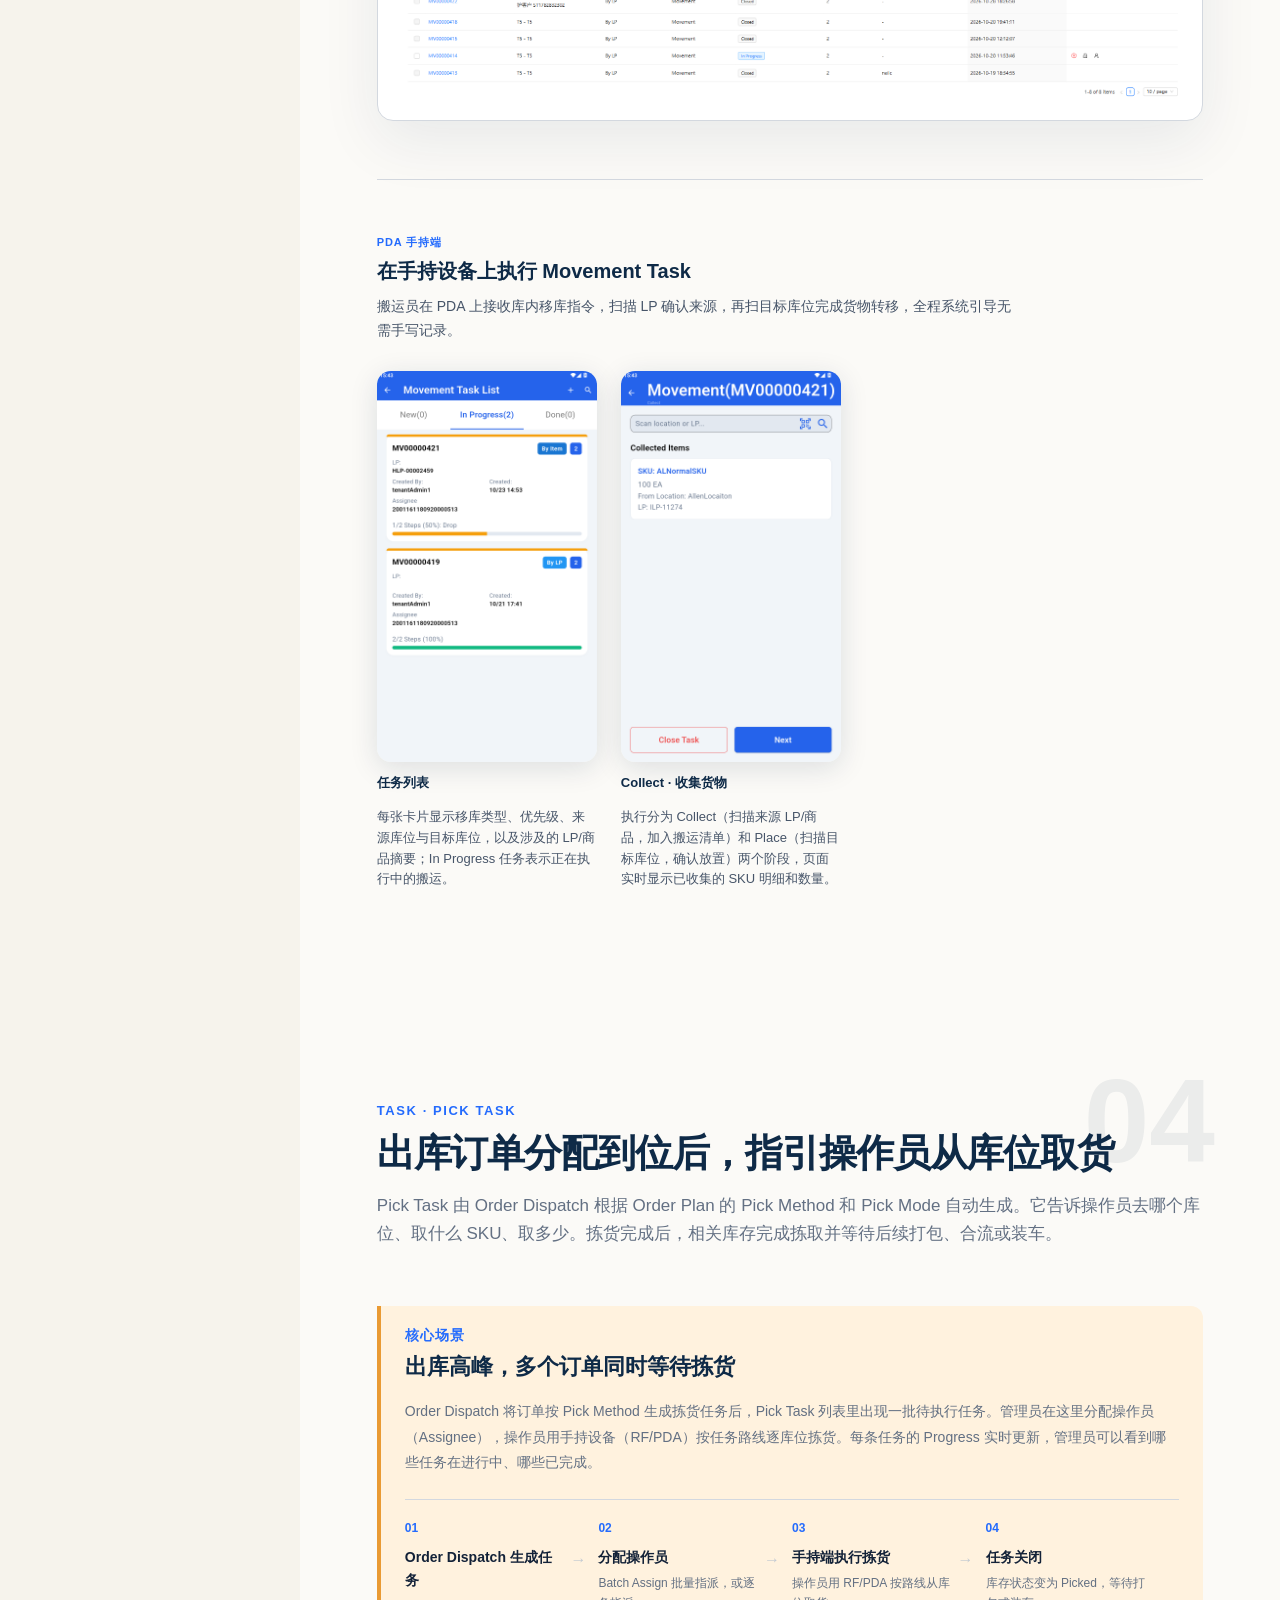
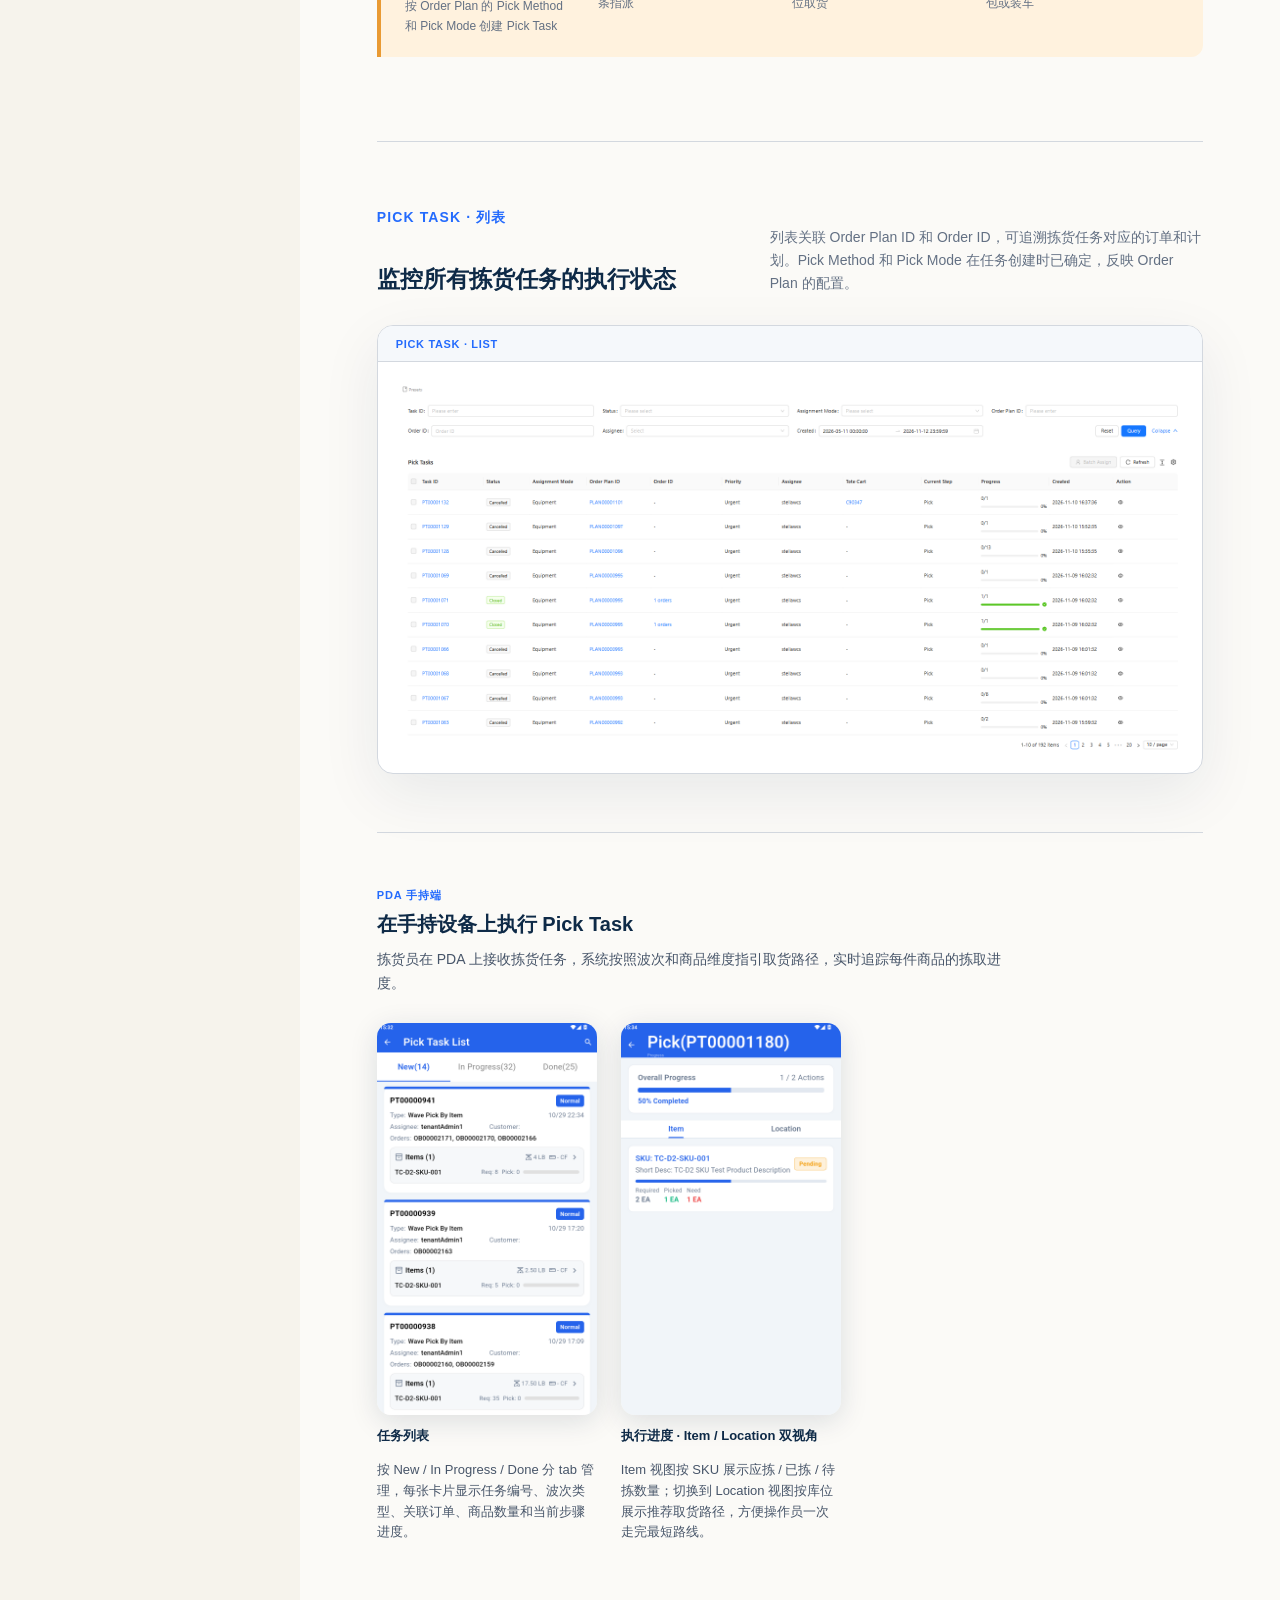
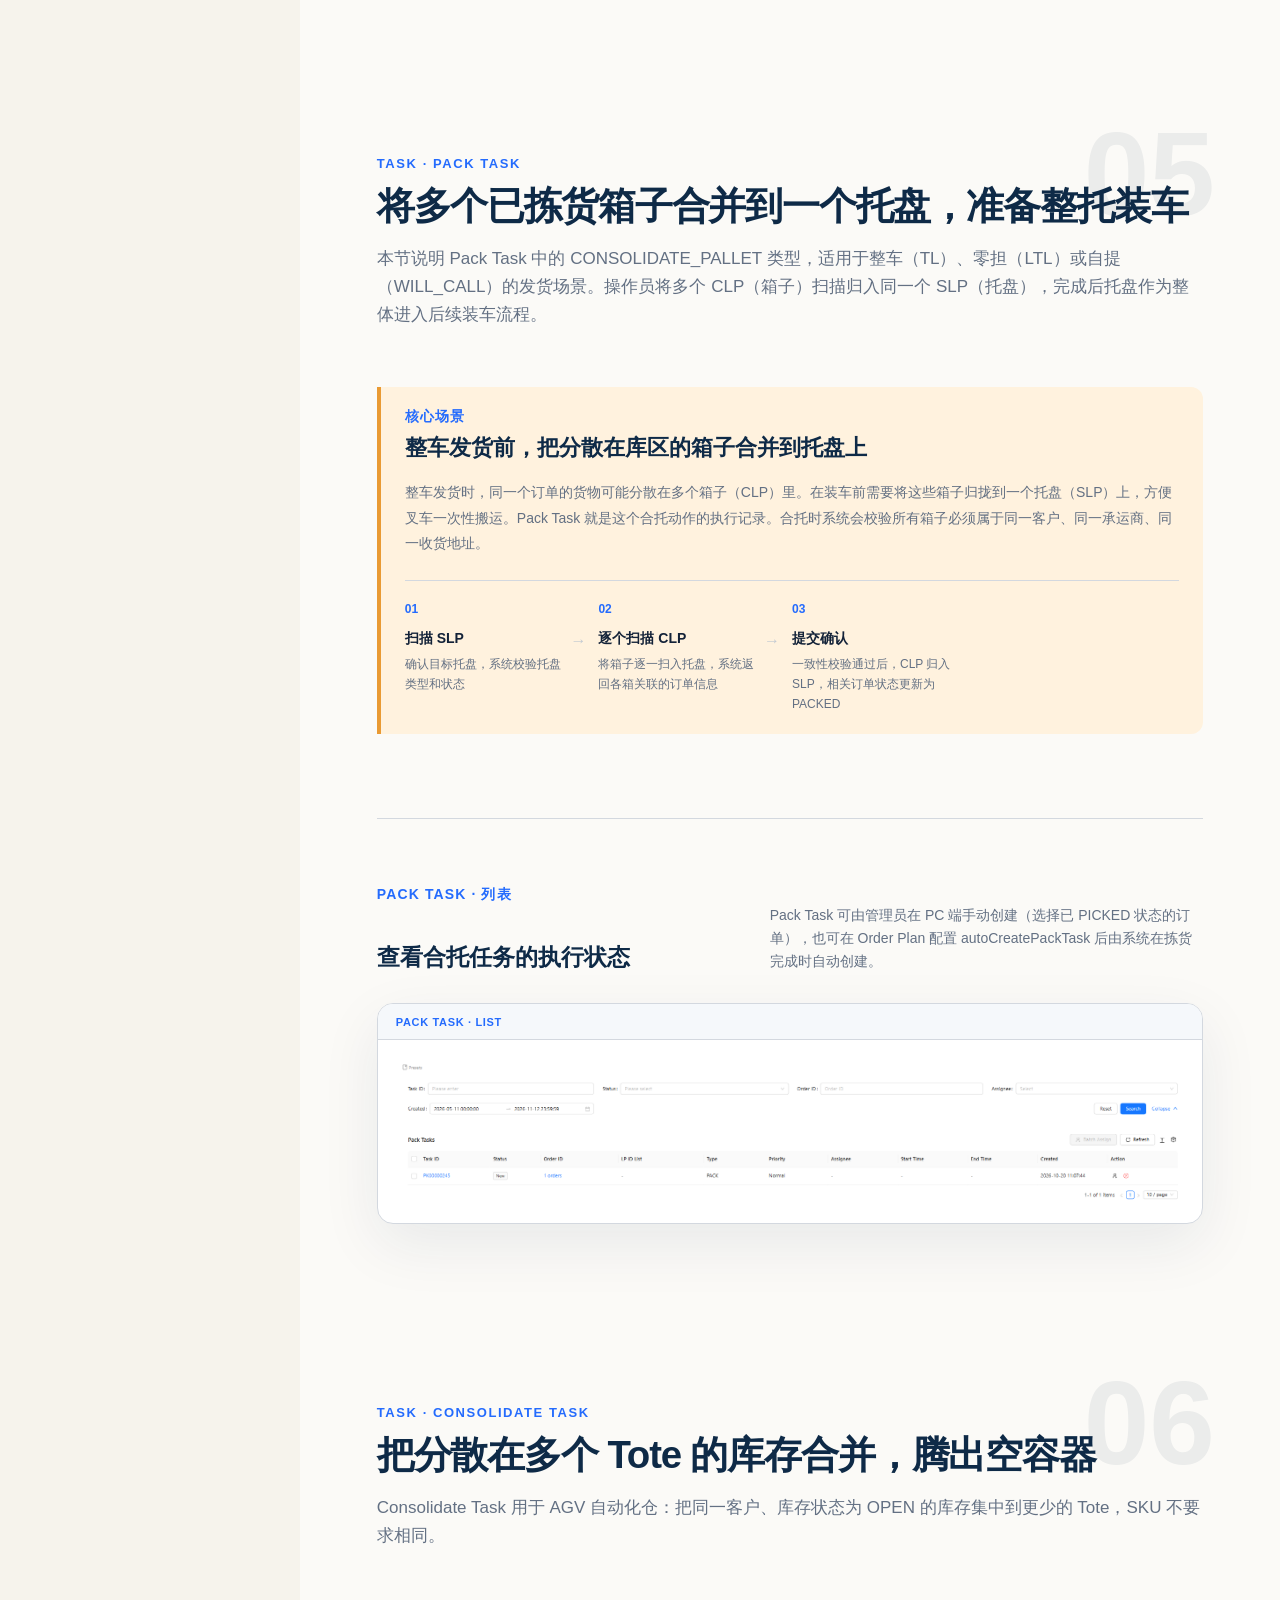
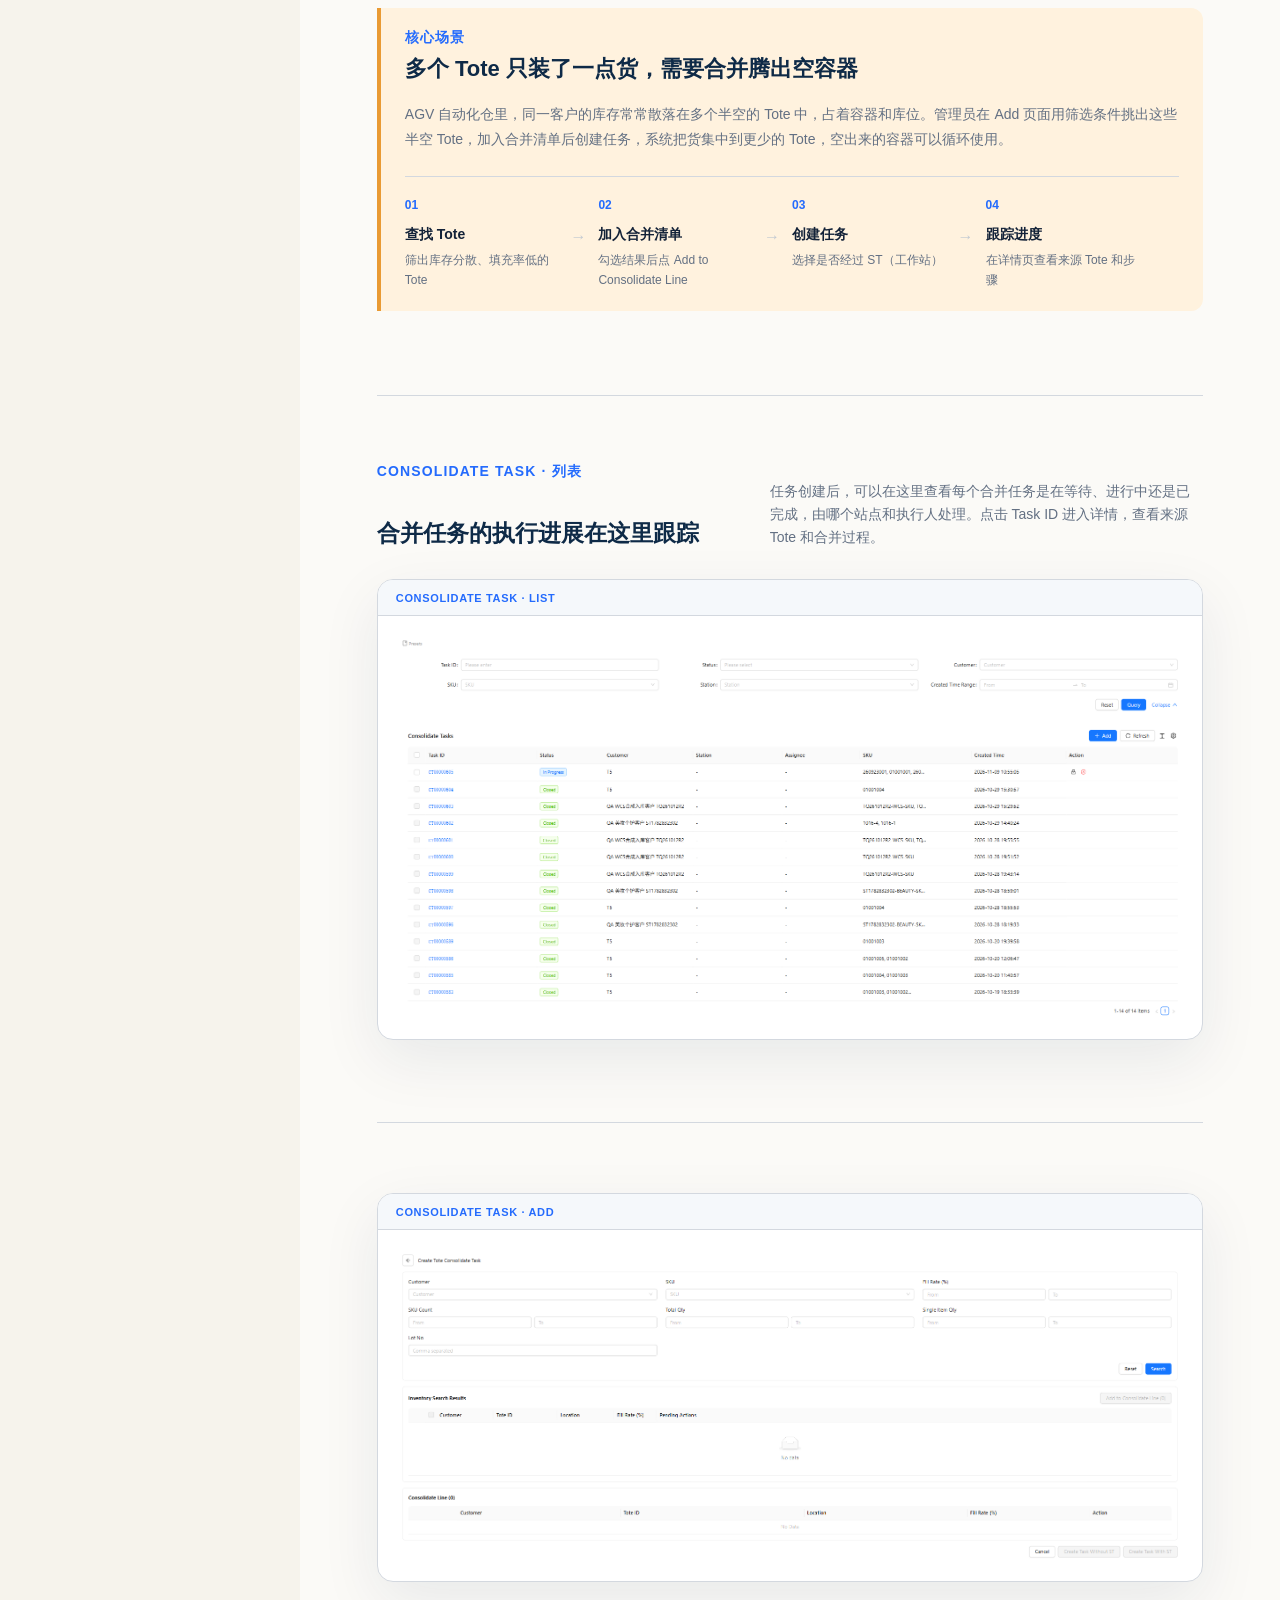
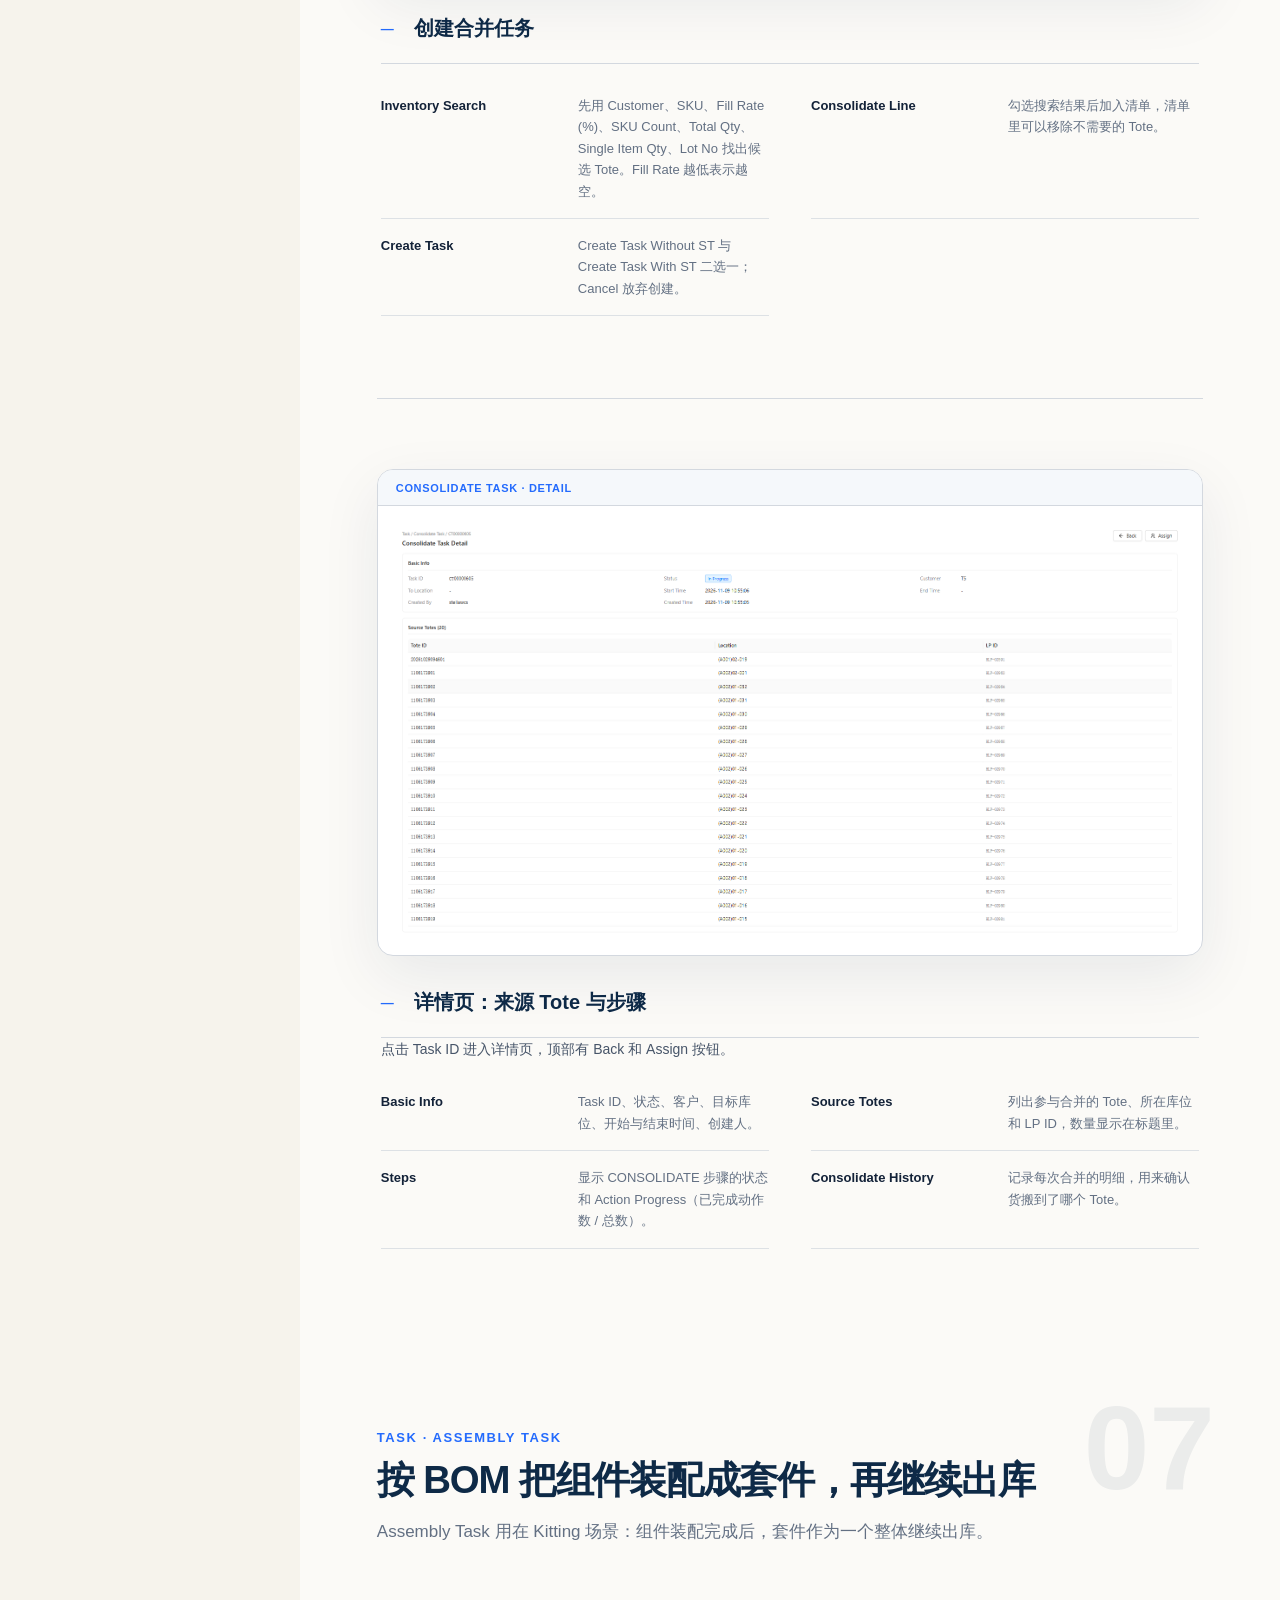
==== commit 68ae2d46: "fix(task): unify PDA screenshot size with flex fixed-width layout - Replace grid-based pda-row/pda-s" ====
--- a/task/index.html
+++ b/task/index.html
@@ -4,7 +4,7 @@
   <meta charset="utf-8">
   <meta name="viewport" content="width=device-width, initial-scale=1">
   <title>Orbiflow WMS-Lite · Task 任务管理 功能说明</title>
-  <link rel="stylesheet" href="styles.css?v=20261123-task">
+  <link rel="stylesheet" href="styles.css?v=20261116e">
 </head>
 <body>
   <div class="reading-line" aria-hidden="true"><span id="reading-progress"></span></div>
@@ -137,37 +137,44 @@
     <div class="pda-section">
       <span class="section-kicker">PDA 手持端</span>
       <h3>在手持设备上执行 Receive Task</h3>
-      <p>现场操作员通过 PDA 完成收货作业。任务列表按状态分为 New、In Progress、Done 三个标签，点击任务卡片进入详情后可看到每步的当前状态与进度条，依次完成三个步骤后任务自动关闭。</p>
+      <p>现场操作员通过 PDA 完成收货作业，依次执行三个步骤：Dock Check In 确认月台对接、Offload 选择卸货方式、LP Setup 建立托盘并正式入库。任务列表按状态分为 New / In Progress / Done，每步完成后自动解锁下一步。</p>
       <div class="pda-row">
         <div class="pda-phone-wrap">
-          <button class="pda-phone" data-lightbox="assets/pda-receive-list.png?v=20261116b" aria-label="放大 PDA Receive Task 列表截图">
-            <img loading="lazy" decoding="async" src="assets/pda-receive-list.png?v=20261116b" alt="PDA Receive Task 列表截图">
+          <button class="pda-phone" data-lightbox="assets/pda-receive-list.png?v=20261116c" aria-label="放大 PDA Receive Task 列表截图">
+            <img loading="lazy" decoding="async" src="assets/pda-receive-list.png?v=20261116c" alt="PDA Receive Task 列表截图">
           </button>
           <strong>任务列表</strong>
           <p>New 显示待领取的收货任务，In Progress 显示进行中，Done 显示已完成。每张卡片展示任务编号、客户、月台、关联单据号、商品数量和当前步骤进度。</p>
         </div>
         <div class="pda-phone-wrap">
-          <button class="pda-phone" data-lightbox="assets/pda-receive-detail.png?v=20261116b" aria-label="放大 PDA Receive Task 详情截图">
-            <img loading="lazy" decoding="async" src="assets/pda-receive-detail.png?v=20261116b" alt="PDA Receive Task 详情截图">
+          <button class="pda-phone" data-lightbox="assets/pda-receive-detail.png?v=20261116c" aria-label="放大 PDA Receive Task 步骤总览截图">
+            <img loading="lazy" decoding="async" src="assets/pda-receive-detail.png?v=20261116c" alt="PDA Receive Task 步骤总览截图">
           </button>
           <strong>任务详情 · 执行步骤</strong>
           <p>点击任务卡片后进入详情，依次显示三个步骤：Dock Check In → Offload → LP Setup。每步有独立状态，前一步完成后才可进入下一步。</p>
         </div>
       </div>
-            <div class="pda-steps-row">
-        <div class="pda-phone-wrap">
-          <button class="pda-phone" data-lightbox="assets/pda-receive-step-offload.png?v=20261116" aria-label="放大 PDA Step 2 Offload 执行页截图">
-            <img loading="lazy" decoding="async" src="assets/pda-receive-step-offload.png?v=20261116" alt="PDA Step 2 Offload 执行页截图">
+      <div class="pda-steps-row">
+        <div class="pda-phone-wrap">
+          <button class="pda-phone" data-lightbox="assets/pda-receive-step1.png?v=20261116c" aria-label="放大 PDA Step 1 Dock Check In 截图">
+            <img loading="lazy" decoding="async" src="assets/pda-receive-step1.png?v=20261116c" alt="PDA Step 1 Dock Check In 截图">
+          </button>
+          <strong>Step 1 · Dock Check In</strong>
+          <p>扫描或输入月台编号完成对接确认，支持拍照留档，确认后解锁 Offload 步骤。</p>
+        </div>
+        <div class="pda-phone-wrap">
+          <button class="pda-phone" data-lightbox="assets/pda-receive-step-offload.png?v=20261116c" aria-label="放大 PDA Step 2 Offload 执行页截图">
+            <img loading="lazy" decoding="async" src="assets/pda-receive-step-offload.png?v=20261116c" alt="PDA Step 2 Offload 执行页截图">
           </button>
           <strong>Step 2 · Offload</strong>
-          <p>选择卸载方式（整托、散货、混合），再逐件扫描进入库。</p>
-        </div>
-        <div class="pda-phone-wrap">
-          <button class="pda-phone" data-lightbox="assets/pda-receive-step-lpsetup.png?v=20261116" aria-label="放大 PDA Step 3 LP Setup 截图">
-            <img loading="lazy" decoding="async" src="assets/pda-receive-step-lpsetup.png?v=20261116" alt="PDA Step 3 LP Setup 截图">
+          <p>选择卸货方式（Palletized / Loose / Mixed），支持 Hand Shotgun 模式逐件扫描入库。</p>
+        </div>
+        <div class="pda-phone-wrap">
+          <button class="pda-phone" data-lightbox="assets/pda-receive-step-lpsetup.png?v=20261116c" aria-label="放大 PDA Step 3 LP Setup 选择截图">
+            <img loading="lazy" decoding="async" src="assets/pda-receive-step-lpsetup.png?v=20261116c" alt="PDA Step 3 LP Setup 选择截图">
           </button>
           <strong>Step 3 · LP Setup</strong>
-          <p>按单据和 SKU 核对应收数量，扫描建立 LP，商品正式入库。</p>
+          <p>选择 Receive By LP 或 Receive By Tote/Pick Location；选 By LP 后扫描 SKU 核对数量，系统自动建立托盘完成入库。</p>
         </div>
       </div>
     </div>
--- a/task/styles.css
+++ b/task/styles.css
@@ -1866,3 +1866,82 @@
 .task-group-links a { padding: 5px 10px; color: #0d2b49; background: #eef3f8; font-size: 12px; line-height: 1.4; text-decoration: none; }
 .task-group-links a:hover { background: #dbeafe; }
 @media (max-width: 980px) { .task-groups { grid-template-columns: 1fr; } }
+
+/* ── PDA 手持端截图区 ── */
+.pda-section {
+  max-width: 1120px;
+  margin-top: 58px;
+  padding-top: 48px;
+  border-top: 1px solid var(--line);
+}
+.pda-section > .section-kicker {
+  display: inline-block;
+  font-size: 11px;
+  font-weight: 700;
+  color: var(--blue);
+  letter-spacing: .08em;
+  text-transform: uppercase;
+  margin-bottom: 8px;
+}
+.pda-section > h3 {
+  font-size: 20px;
+  font-weight: 700;
+  color: var(--navy);
+  margin: 0 0 10px;
+  line-height: 1.4;
+}
+.pda-section > p {
+  font-size: 14px;
+  color: #475569;
+  line-height: 1.7;
+  margin: 0 0 28px;
+  max-width: 640px;
+}
+.pda-row {
+  display: flex;
+  flex-wrap: wrap;
+  gap: 24px;
+  margin-bottom: 32px;
+}
+.pda-steps-row {
+  display: flex;
+  flex-wrap: wrap;
+  gap: 20px;
+}
+.pda-phone-wrap {
+  flex: 0 0 220px;
+  display: flex;
+  flex-direction: column;
+  gap: 10px;
+}
+.pda-phone-wrap p {
+  font-size: 13px;
+  color: #475569;
+  line-height: 1.6;
+  margin: 0;
+}
+.pda-phone-wrap strong {
+  display: block;
+  font-size: 13px;
+  font-weight: 700;
+  color: var(--navy);
+  margin-bottom: 4px;
+}
+button.pda-phone {
+  background: none;
+  border: none;
+  padding: 0;
+  cursor: zoom-in;
+  display: block;
+  width: 100%;
+}
+button.pda-phone img {
+  width: 100%;
+  display: block;
+  border-radius: 14px;
+  box-shadow: 0 6px 28px rgba(14,42,71,.13);
+  object-fit: cover;
+}
+@media (max-width: 760px) {
+  .pda-phone-wrap { flex: 0 0 160px; }
+}
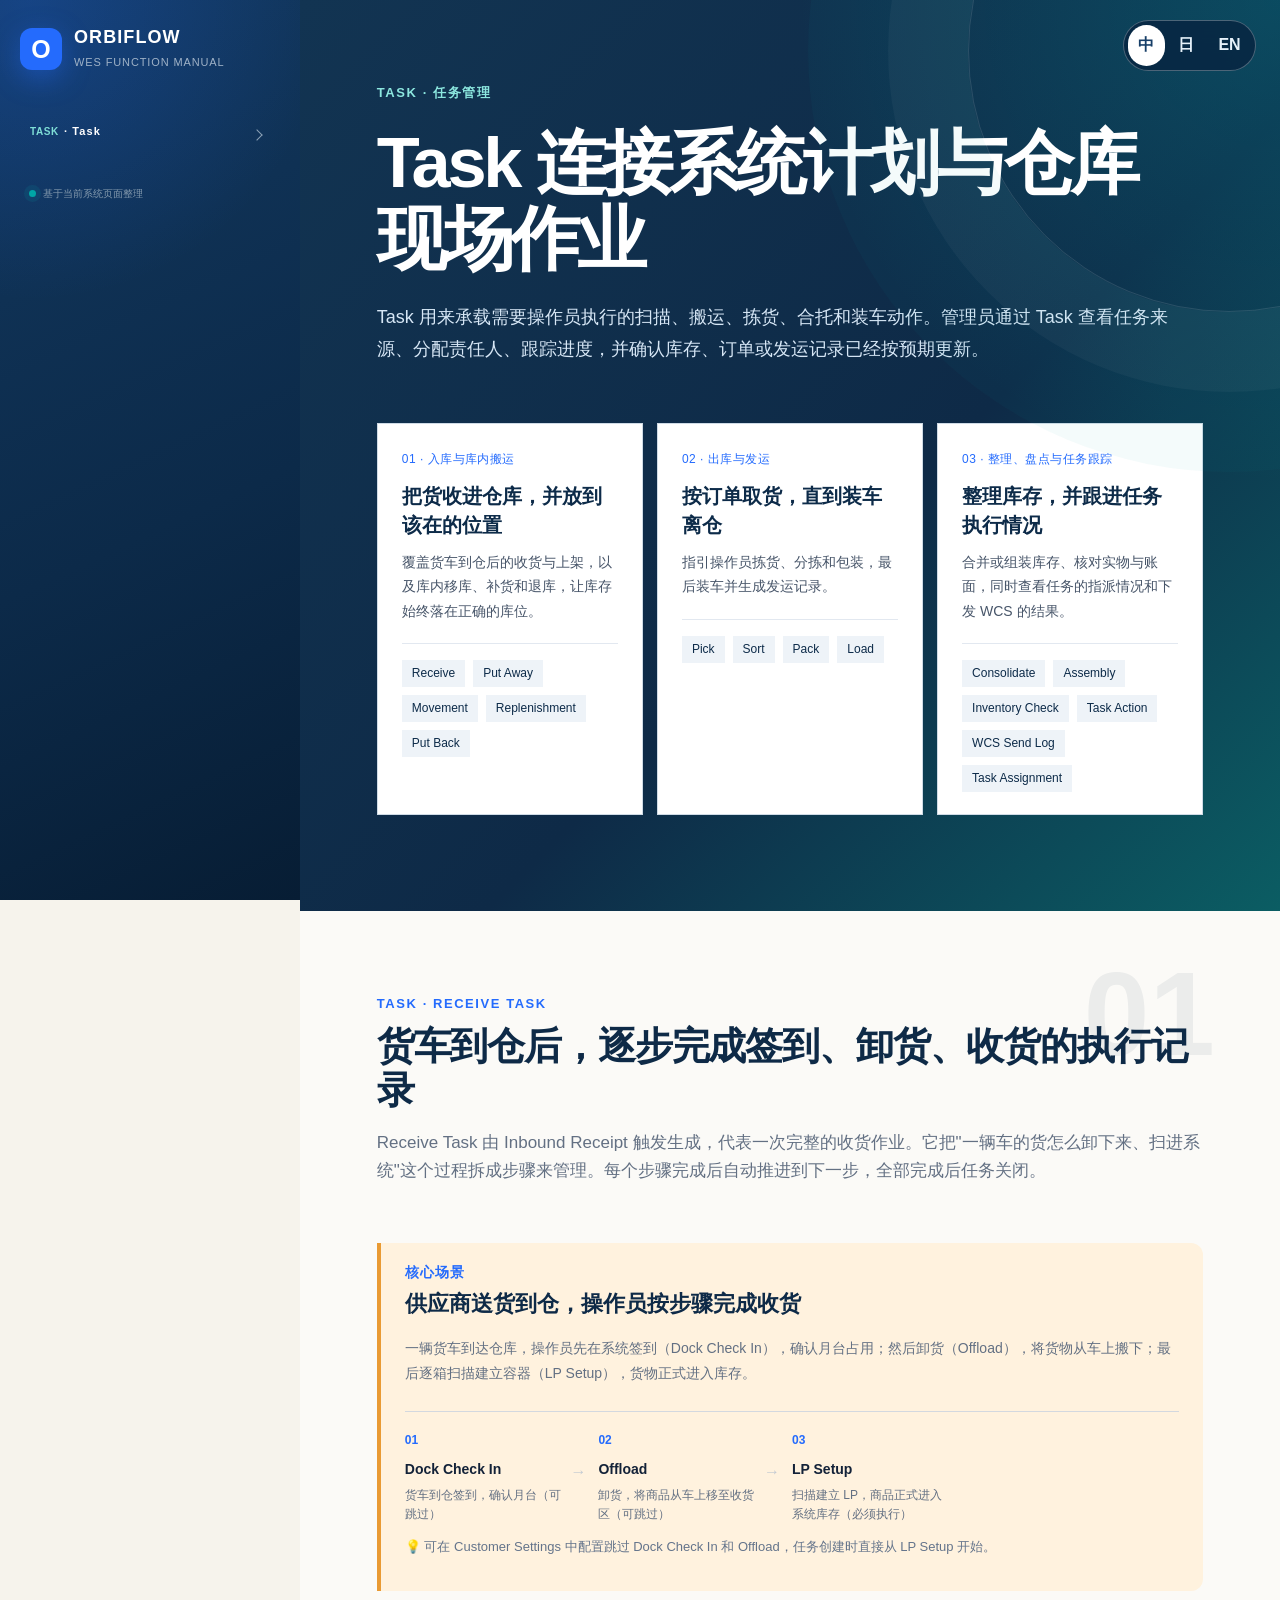
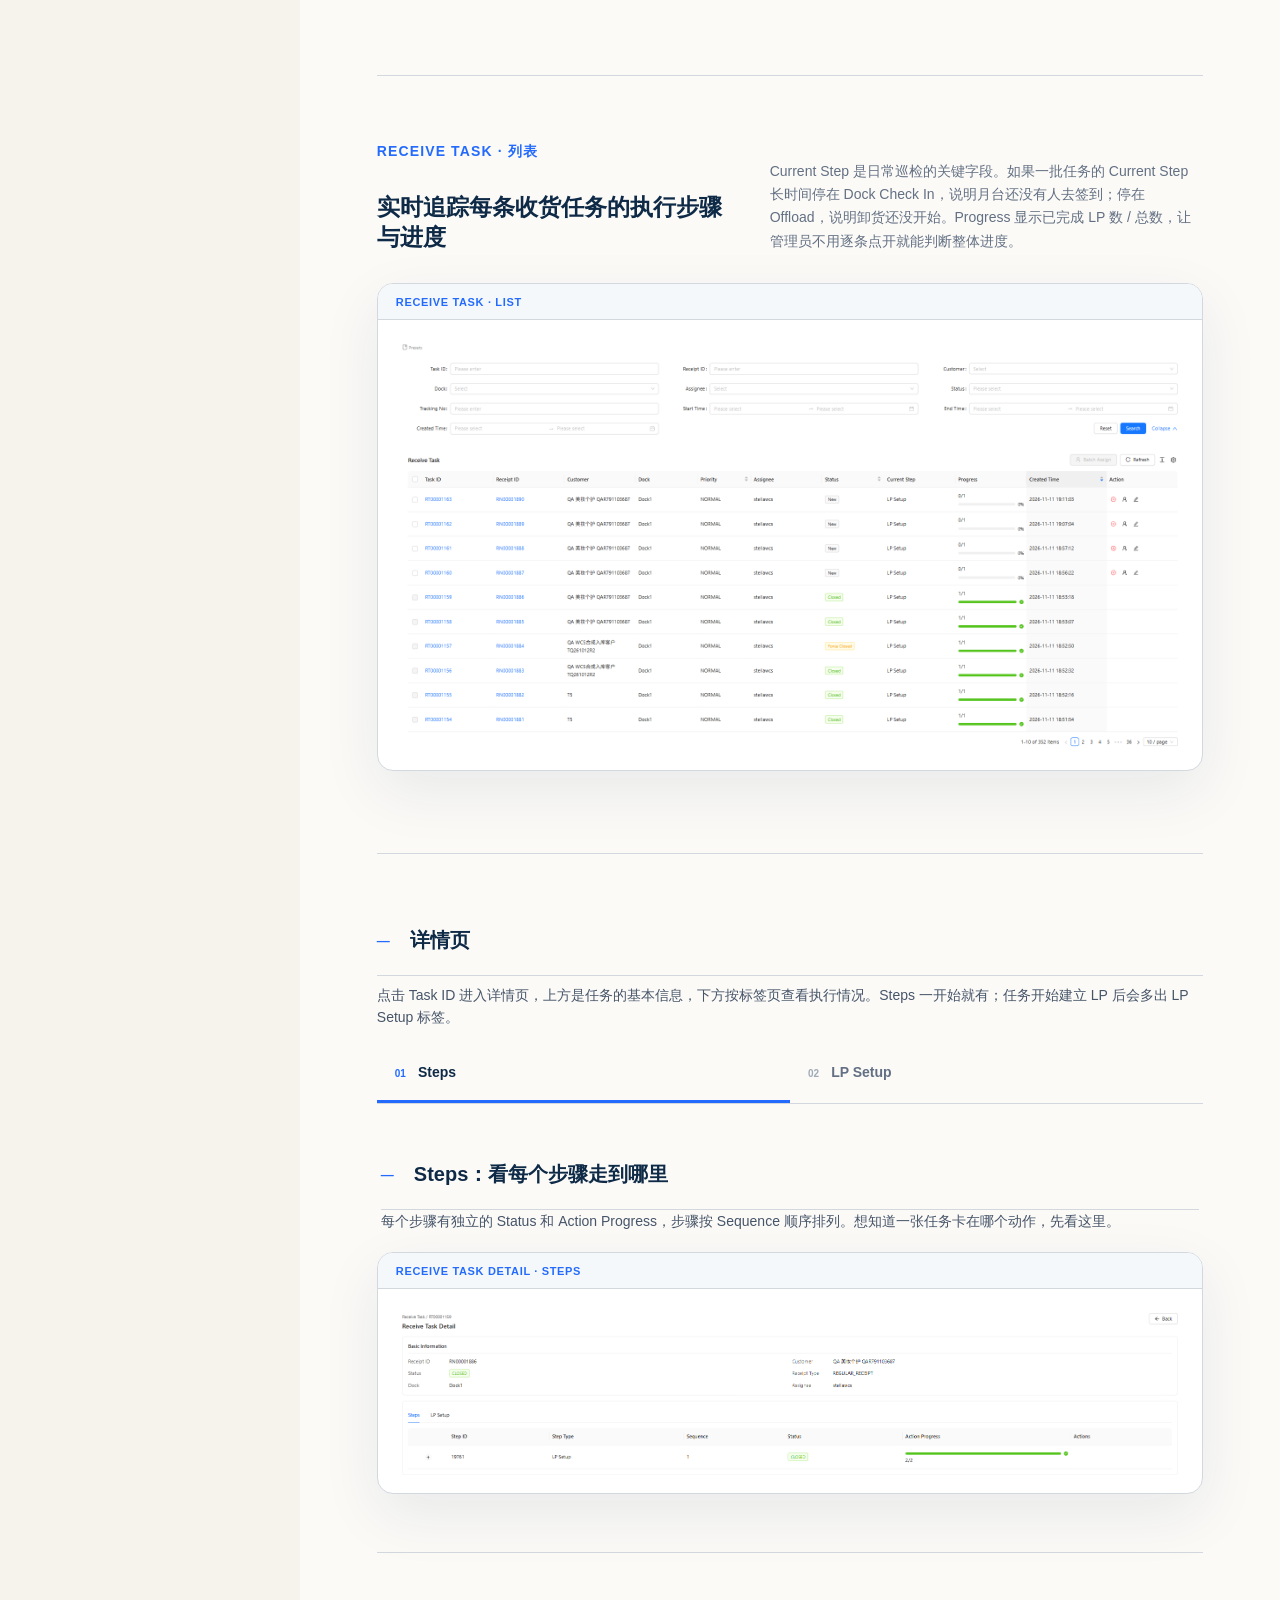
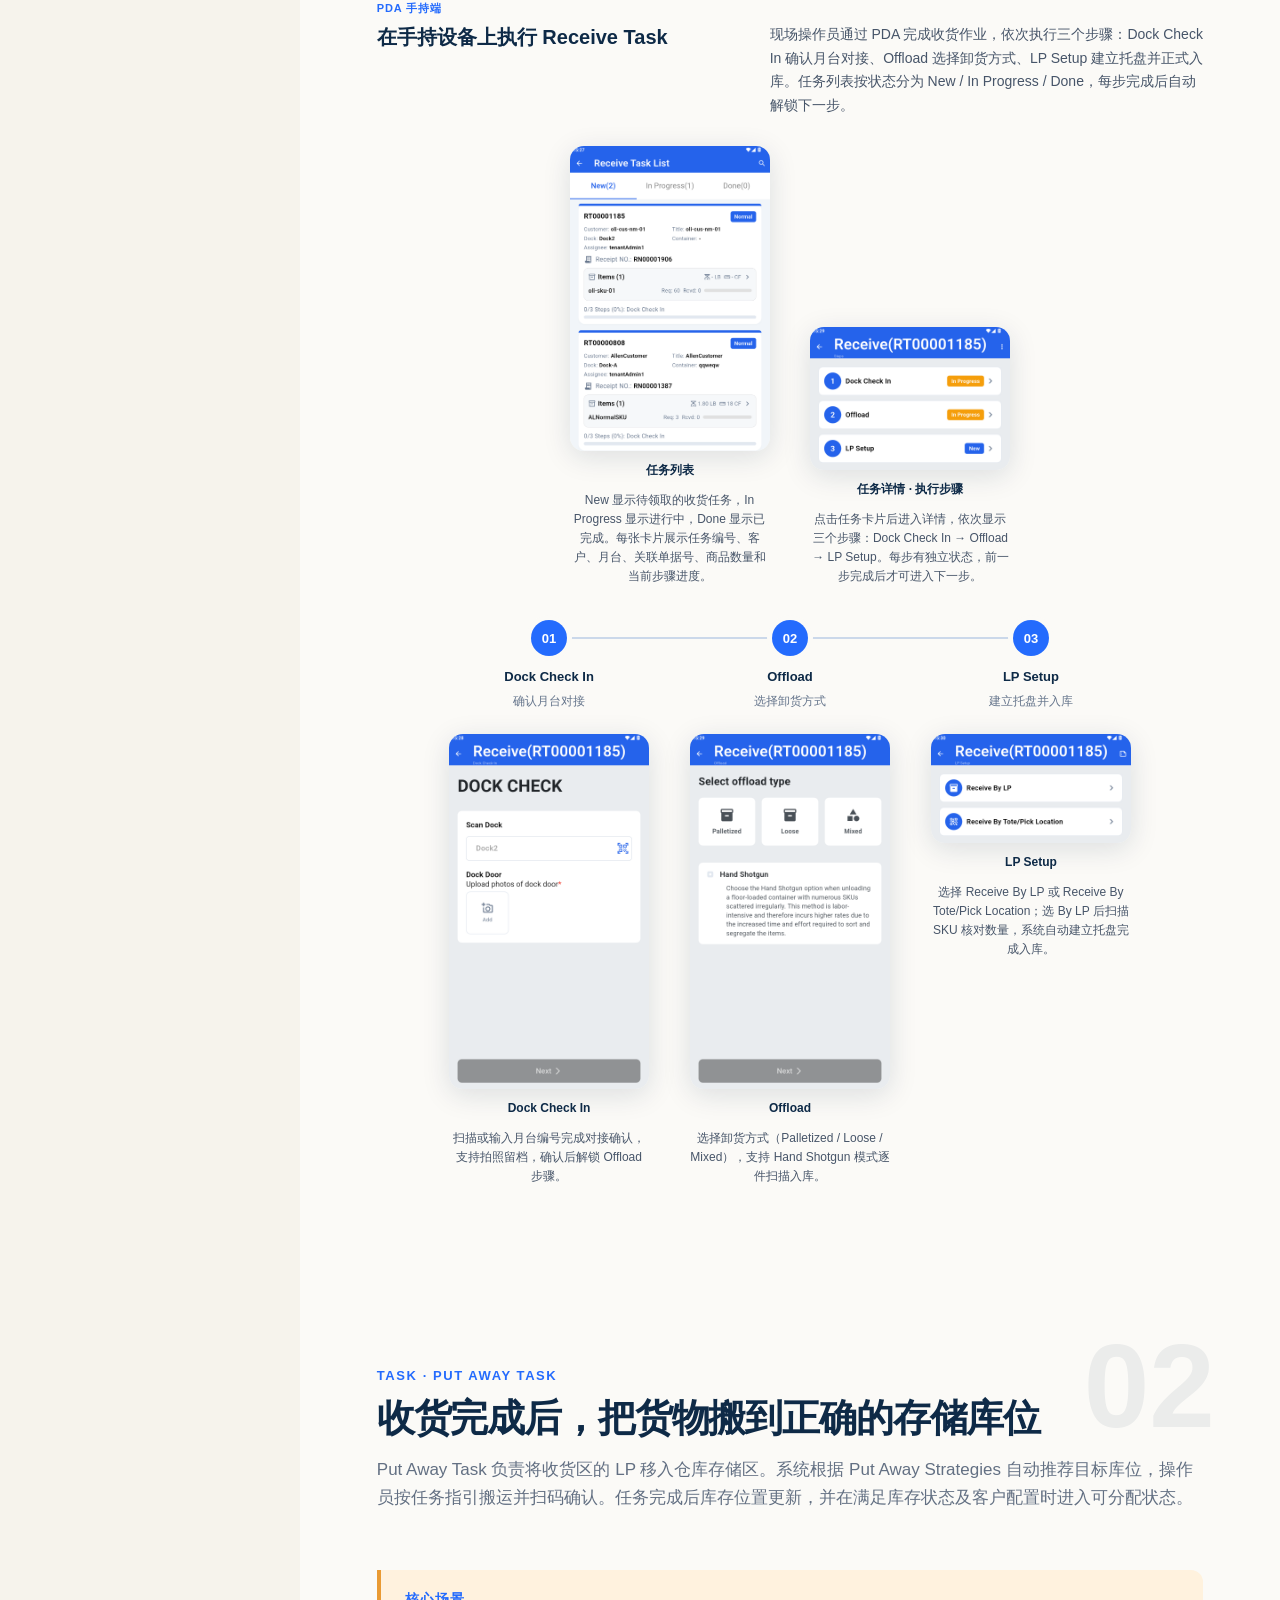
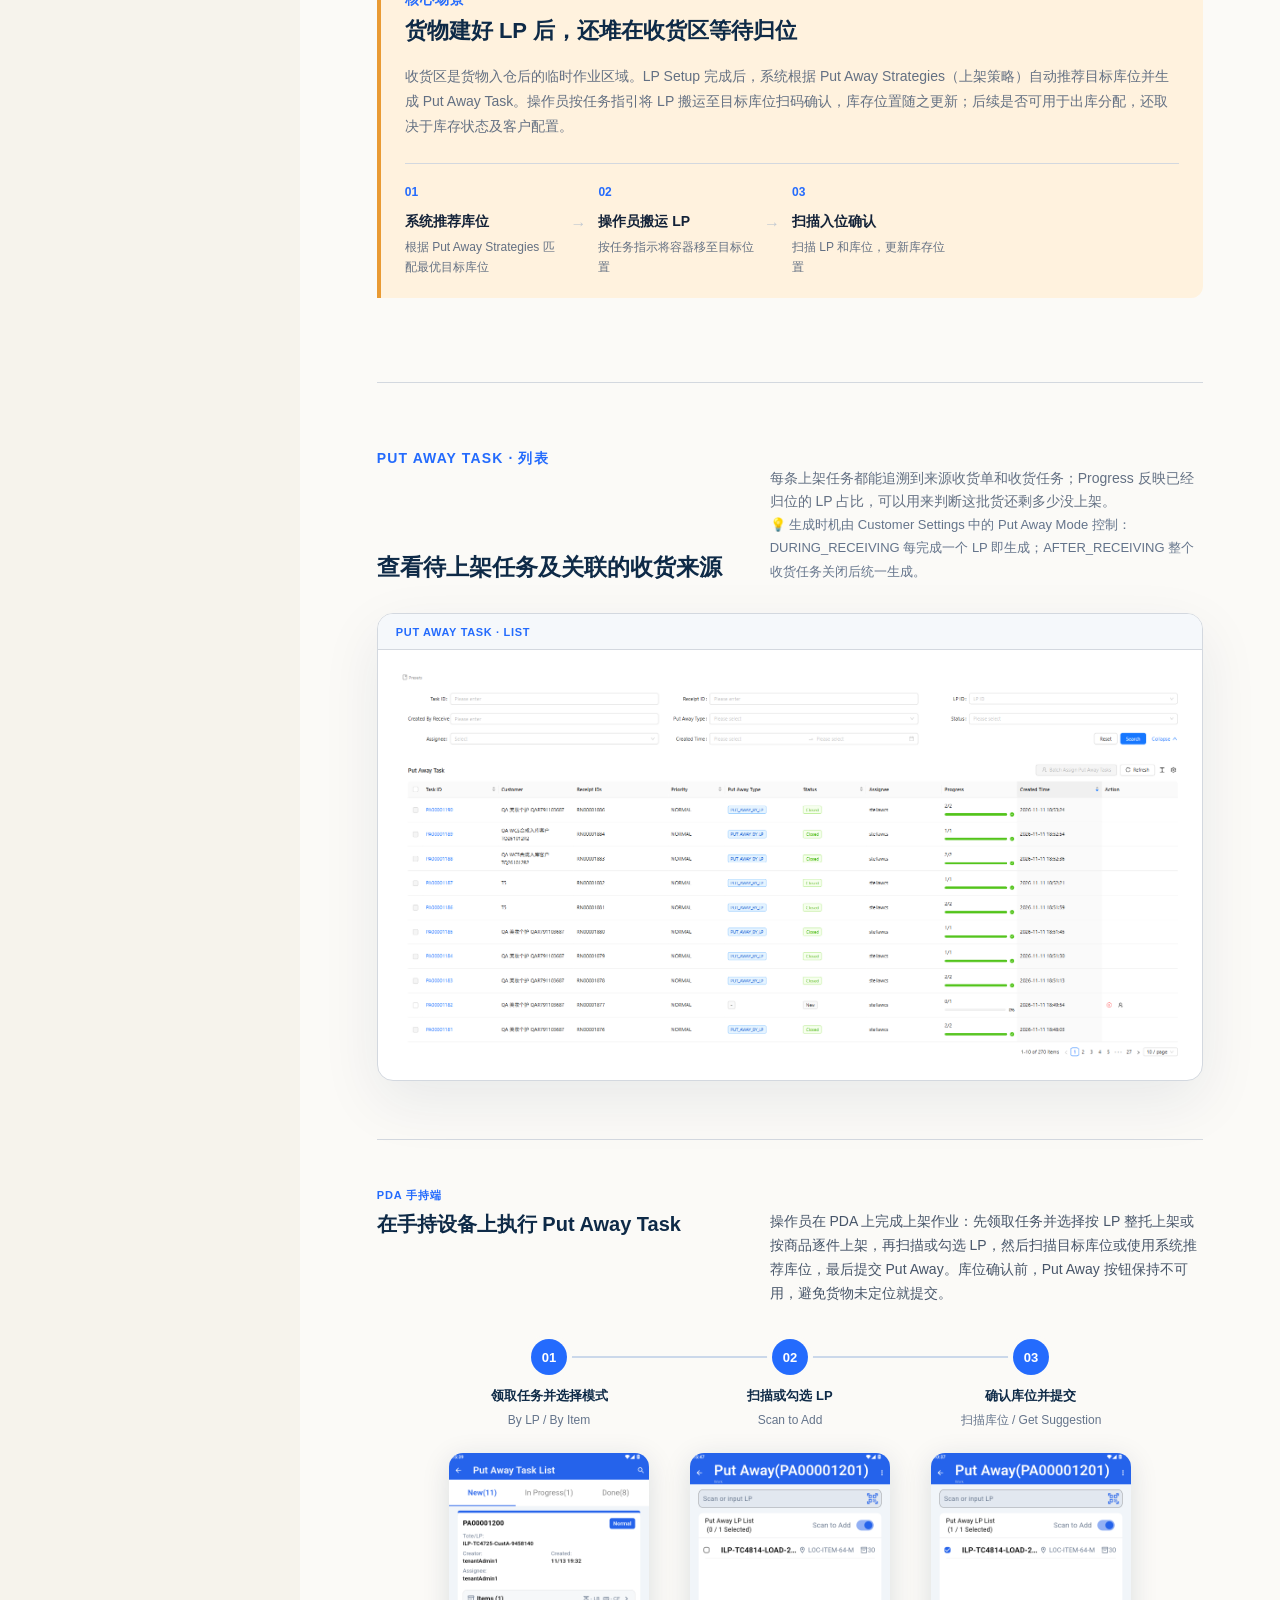
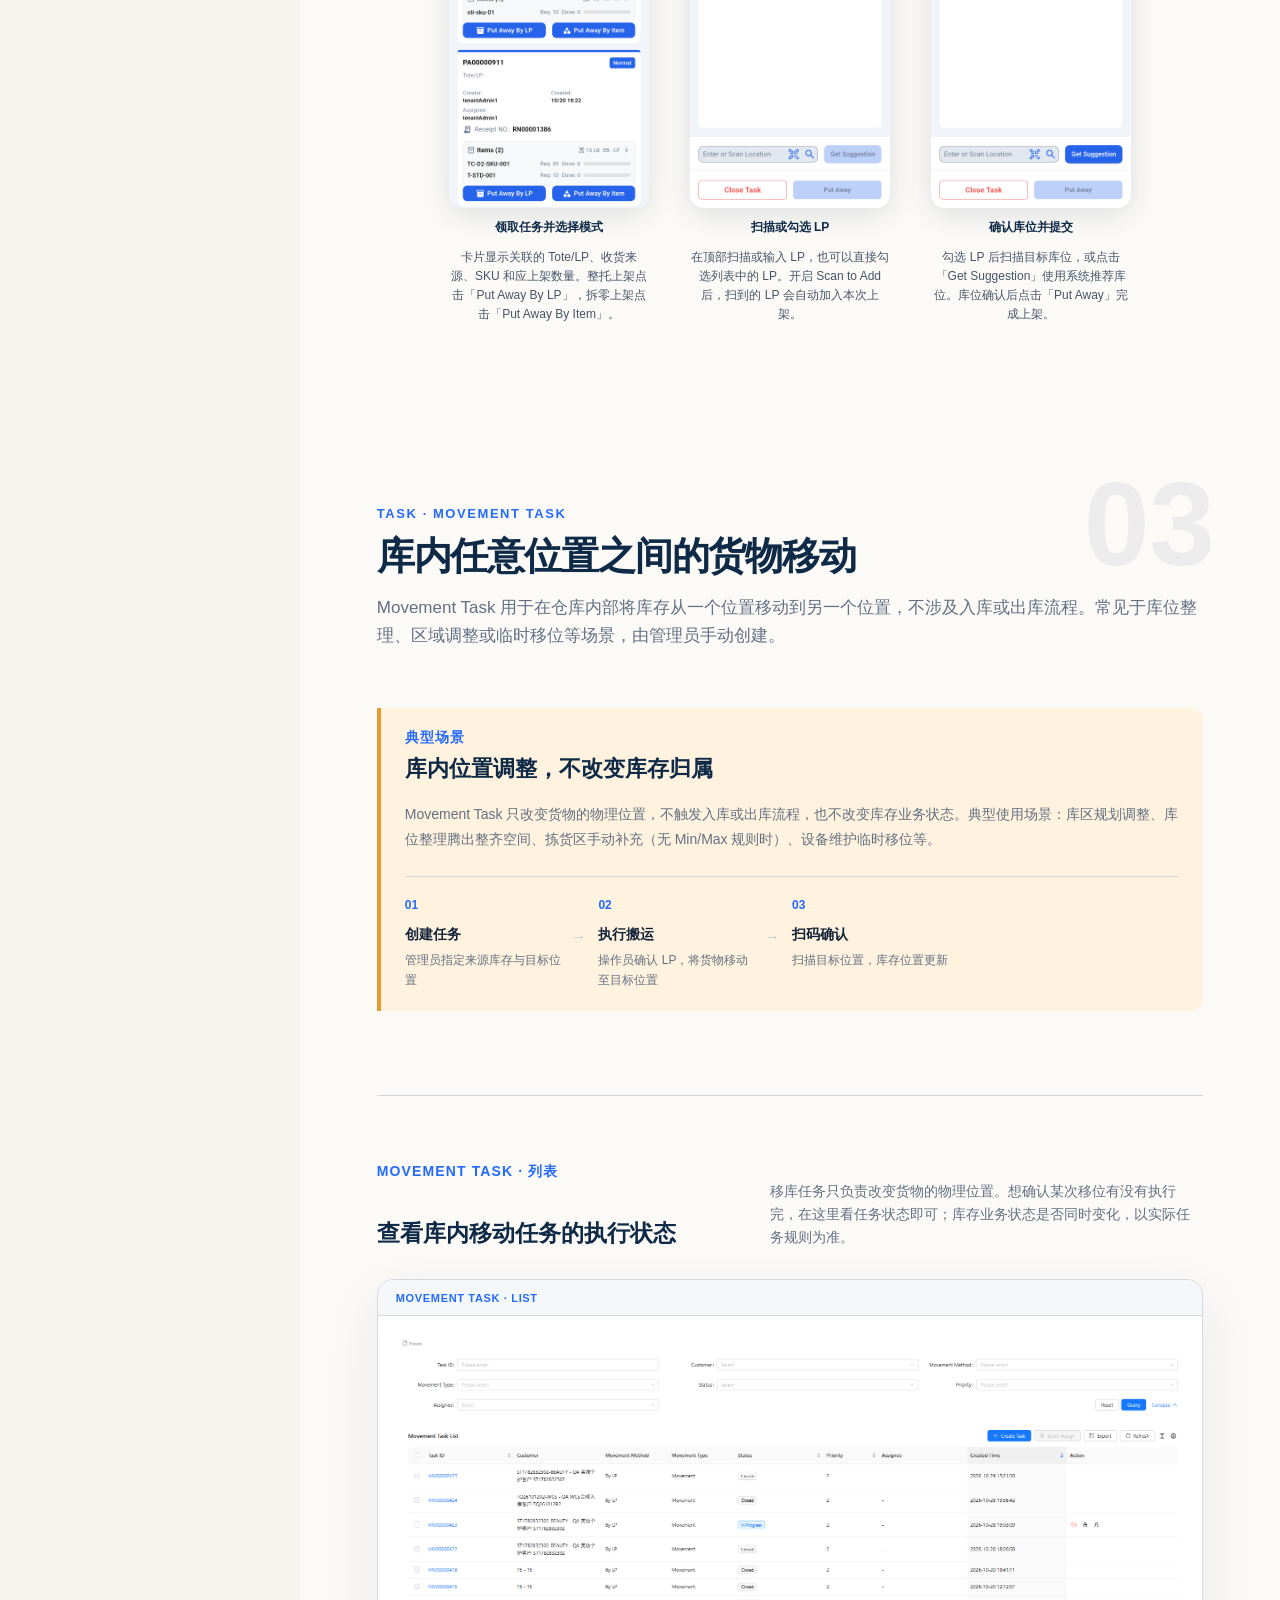
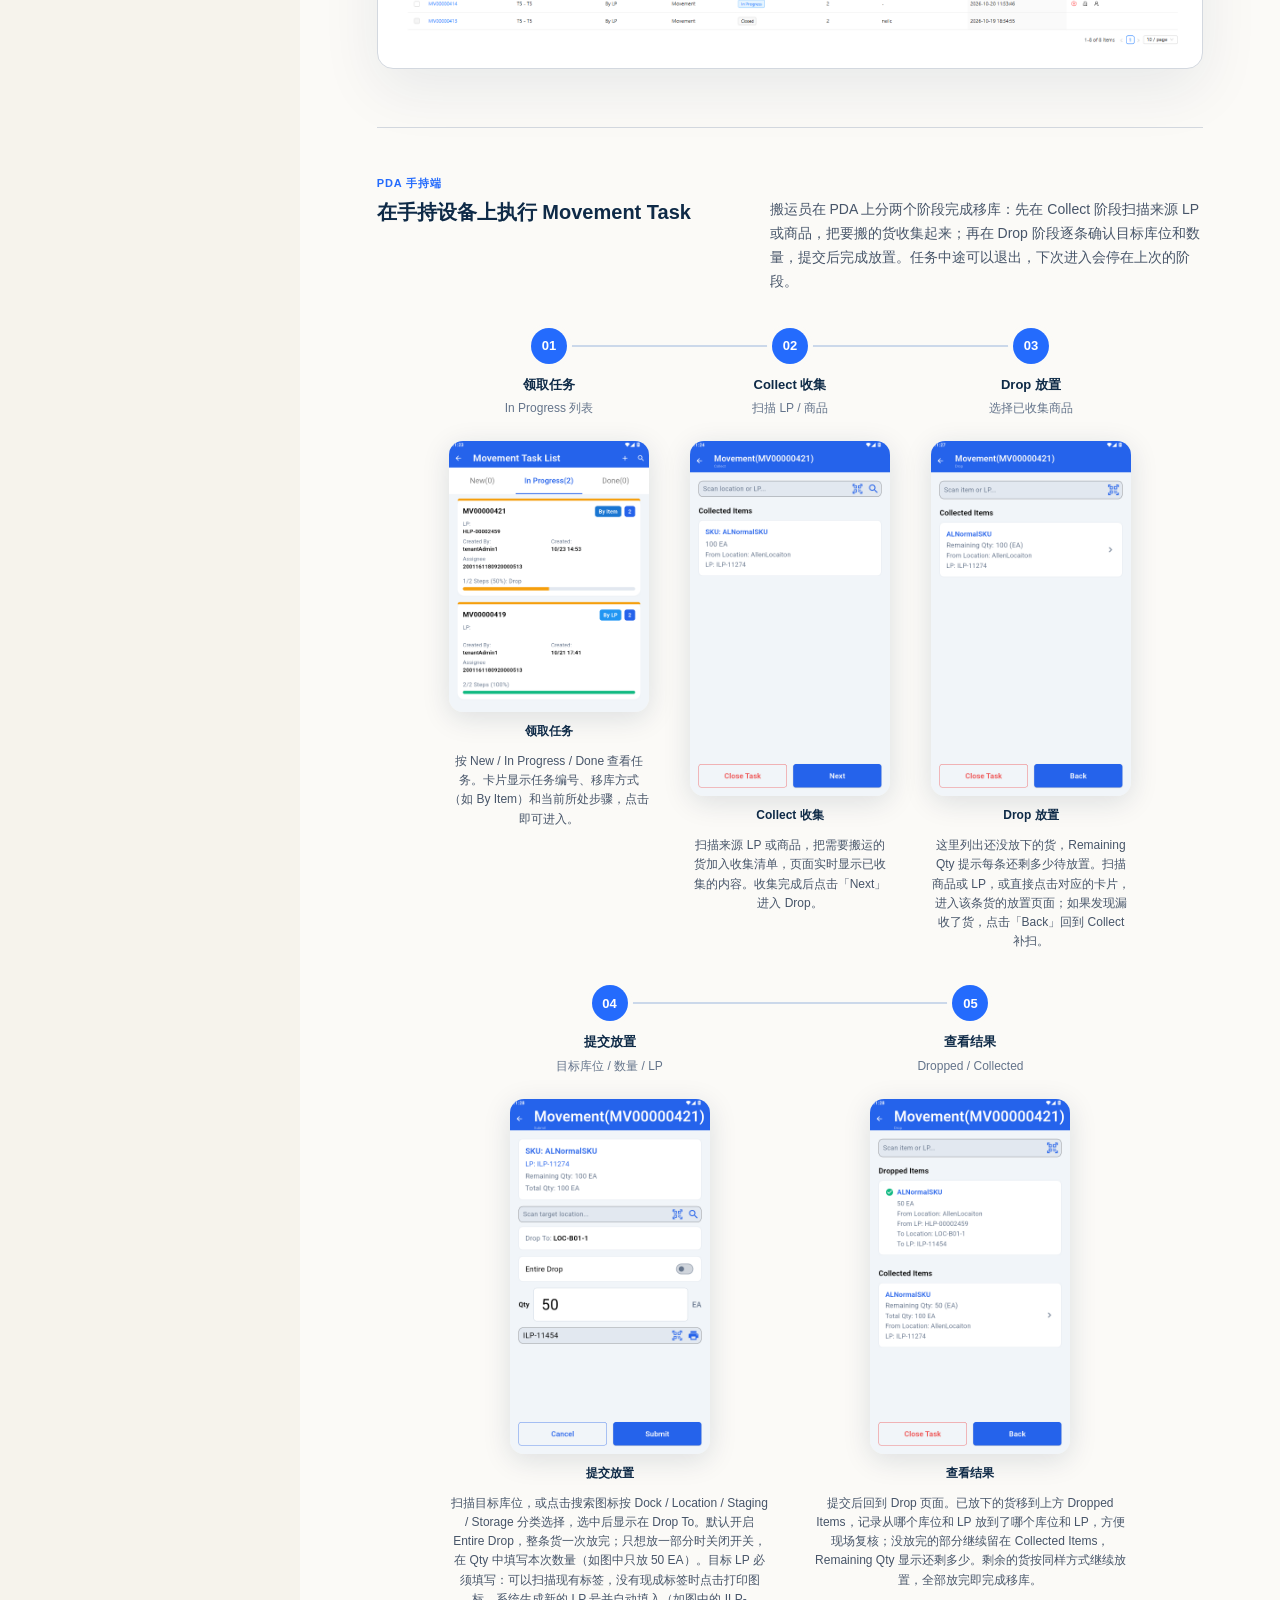
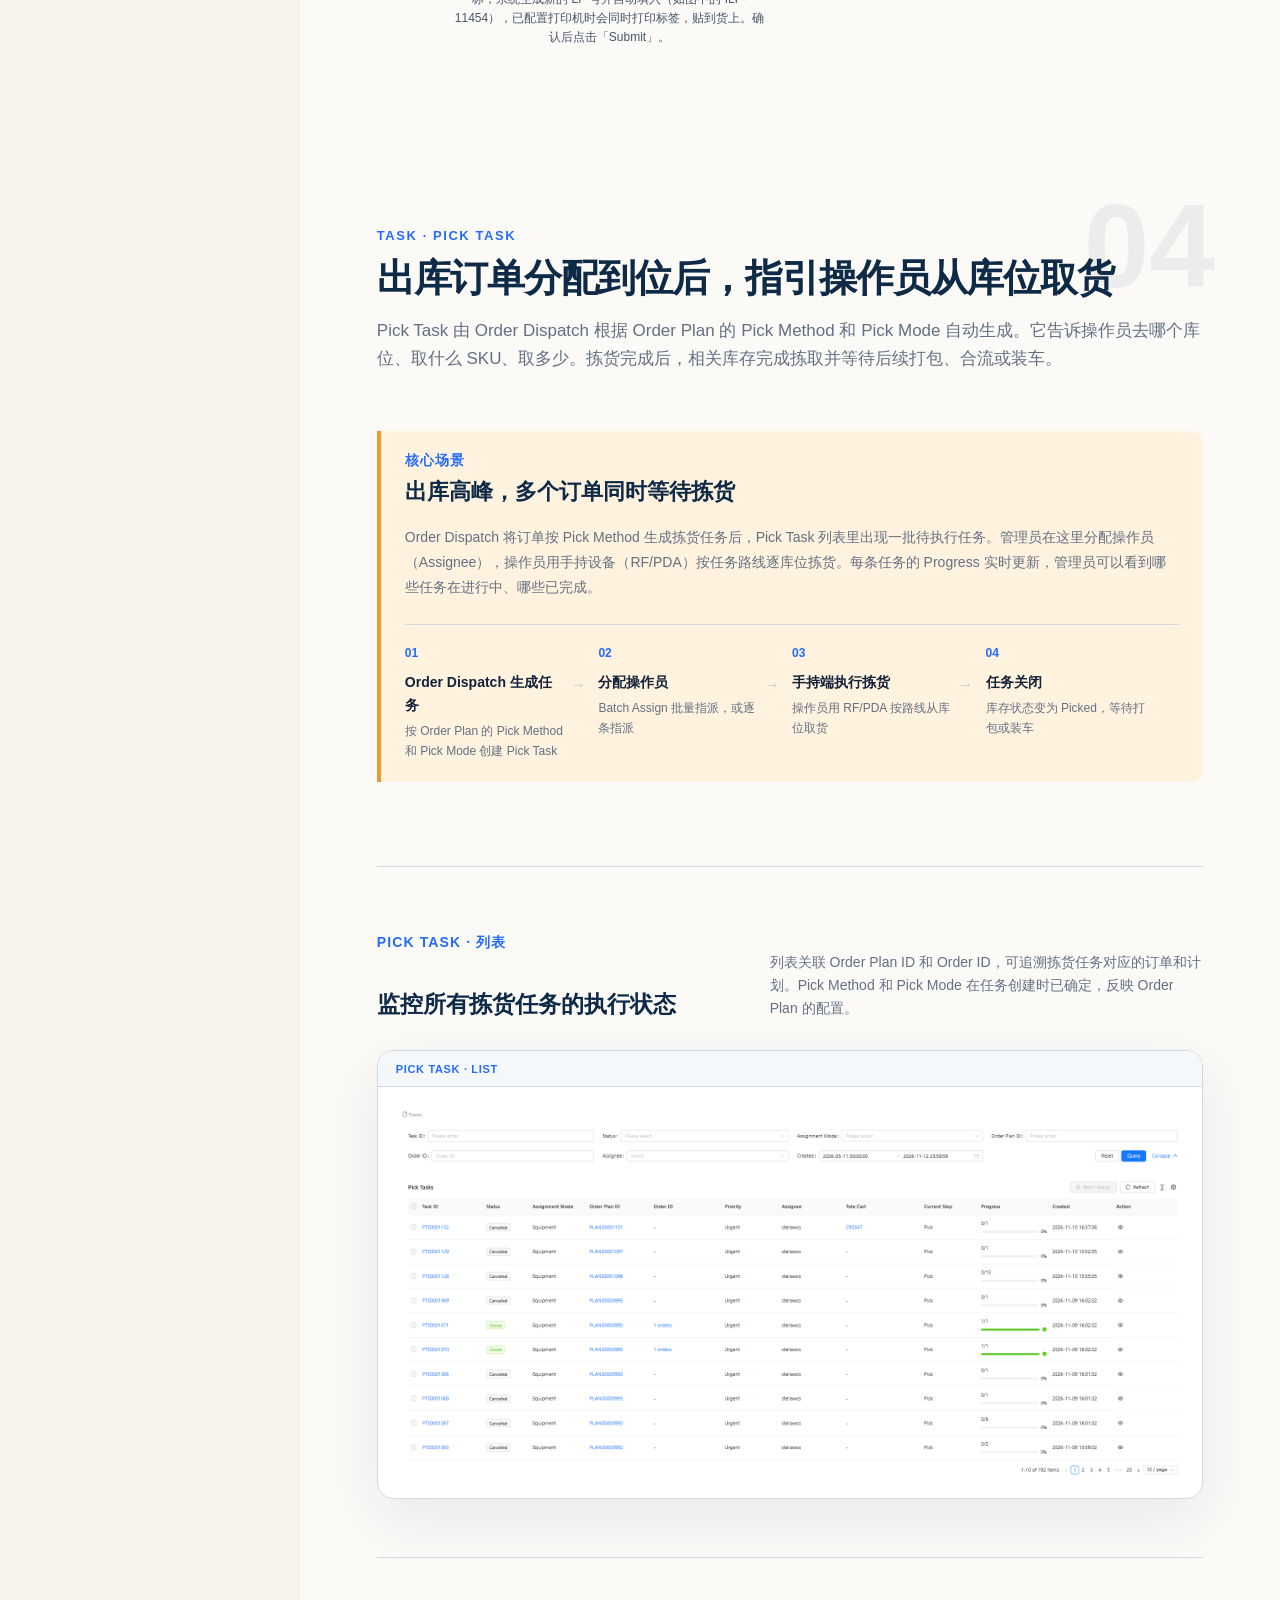
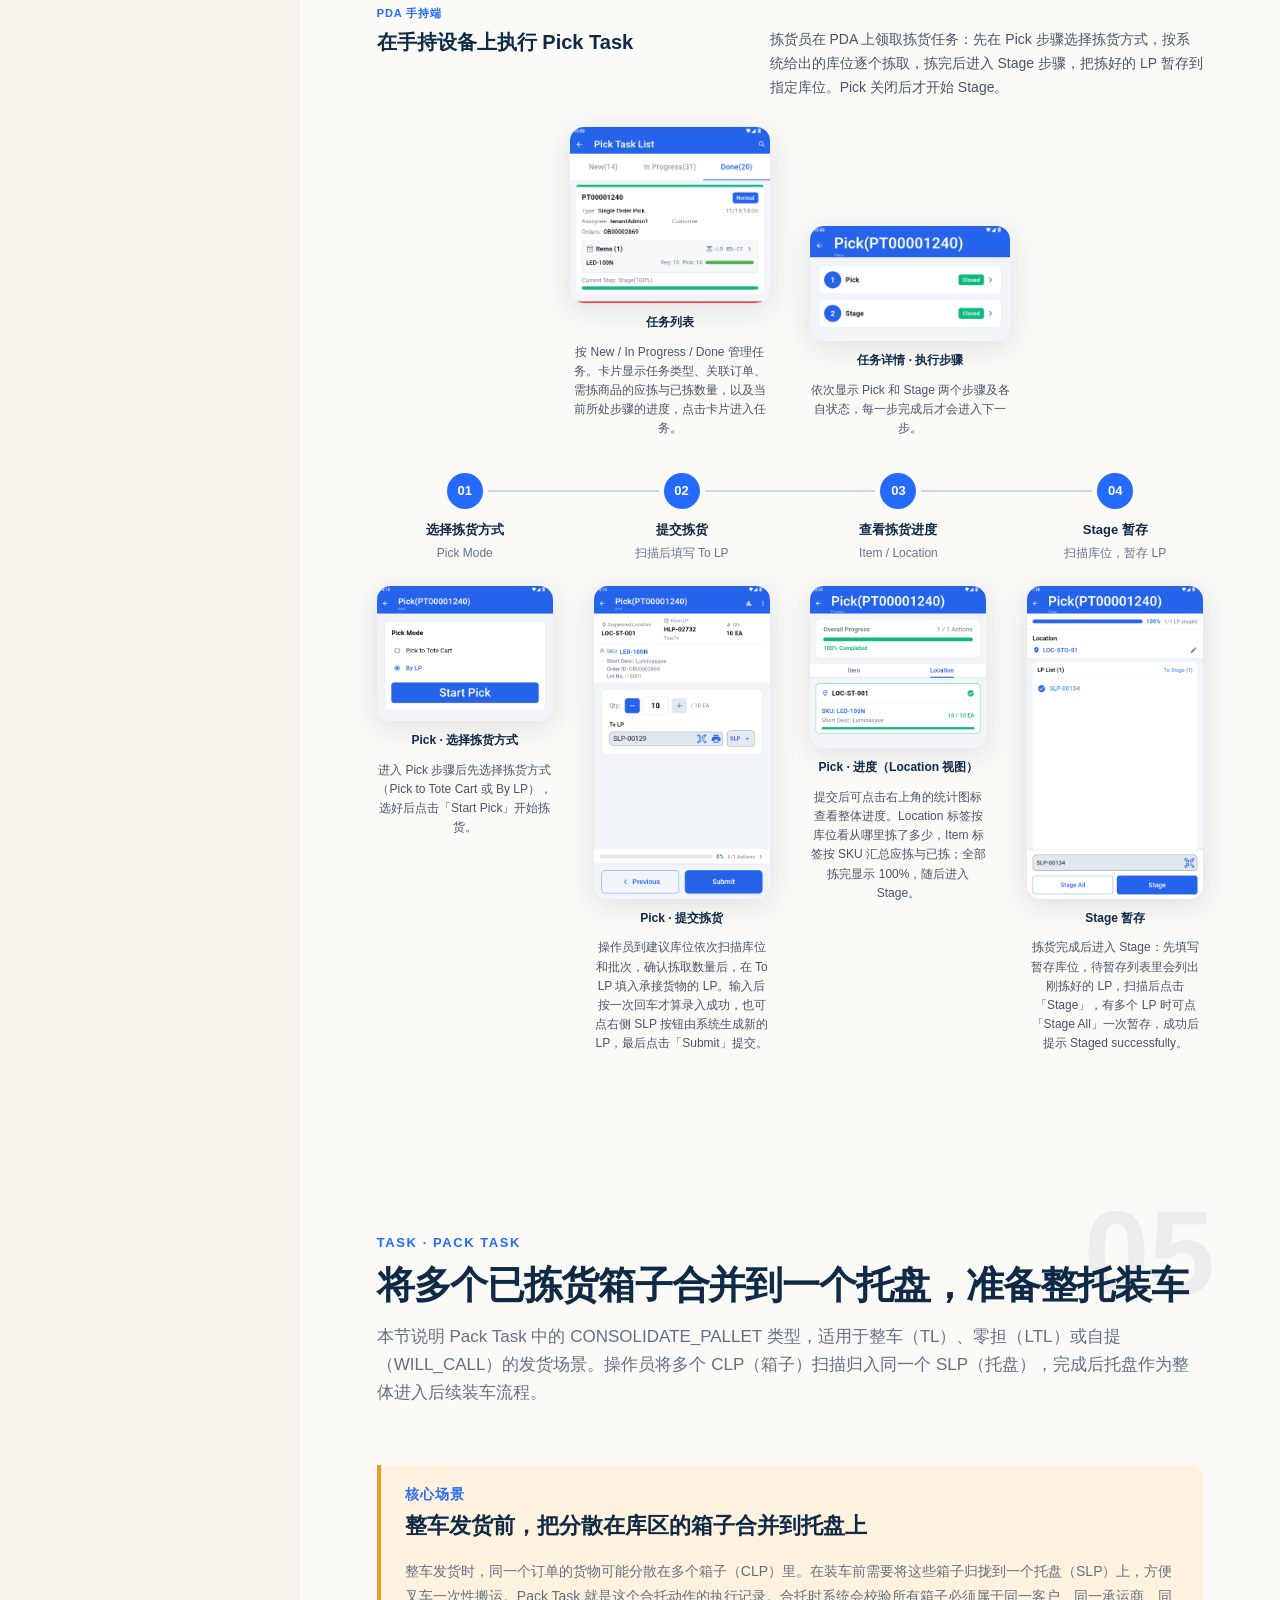
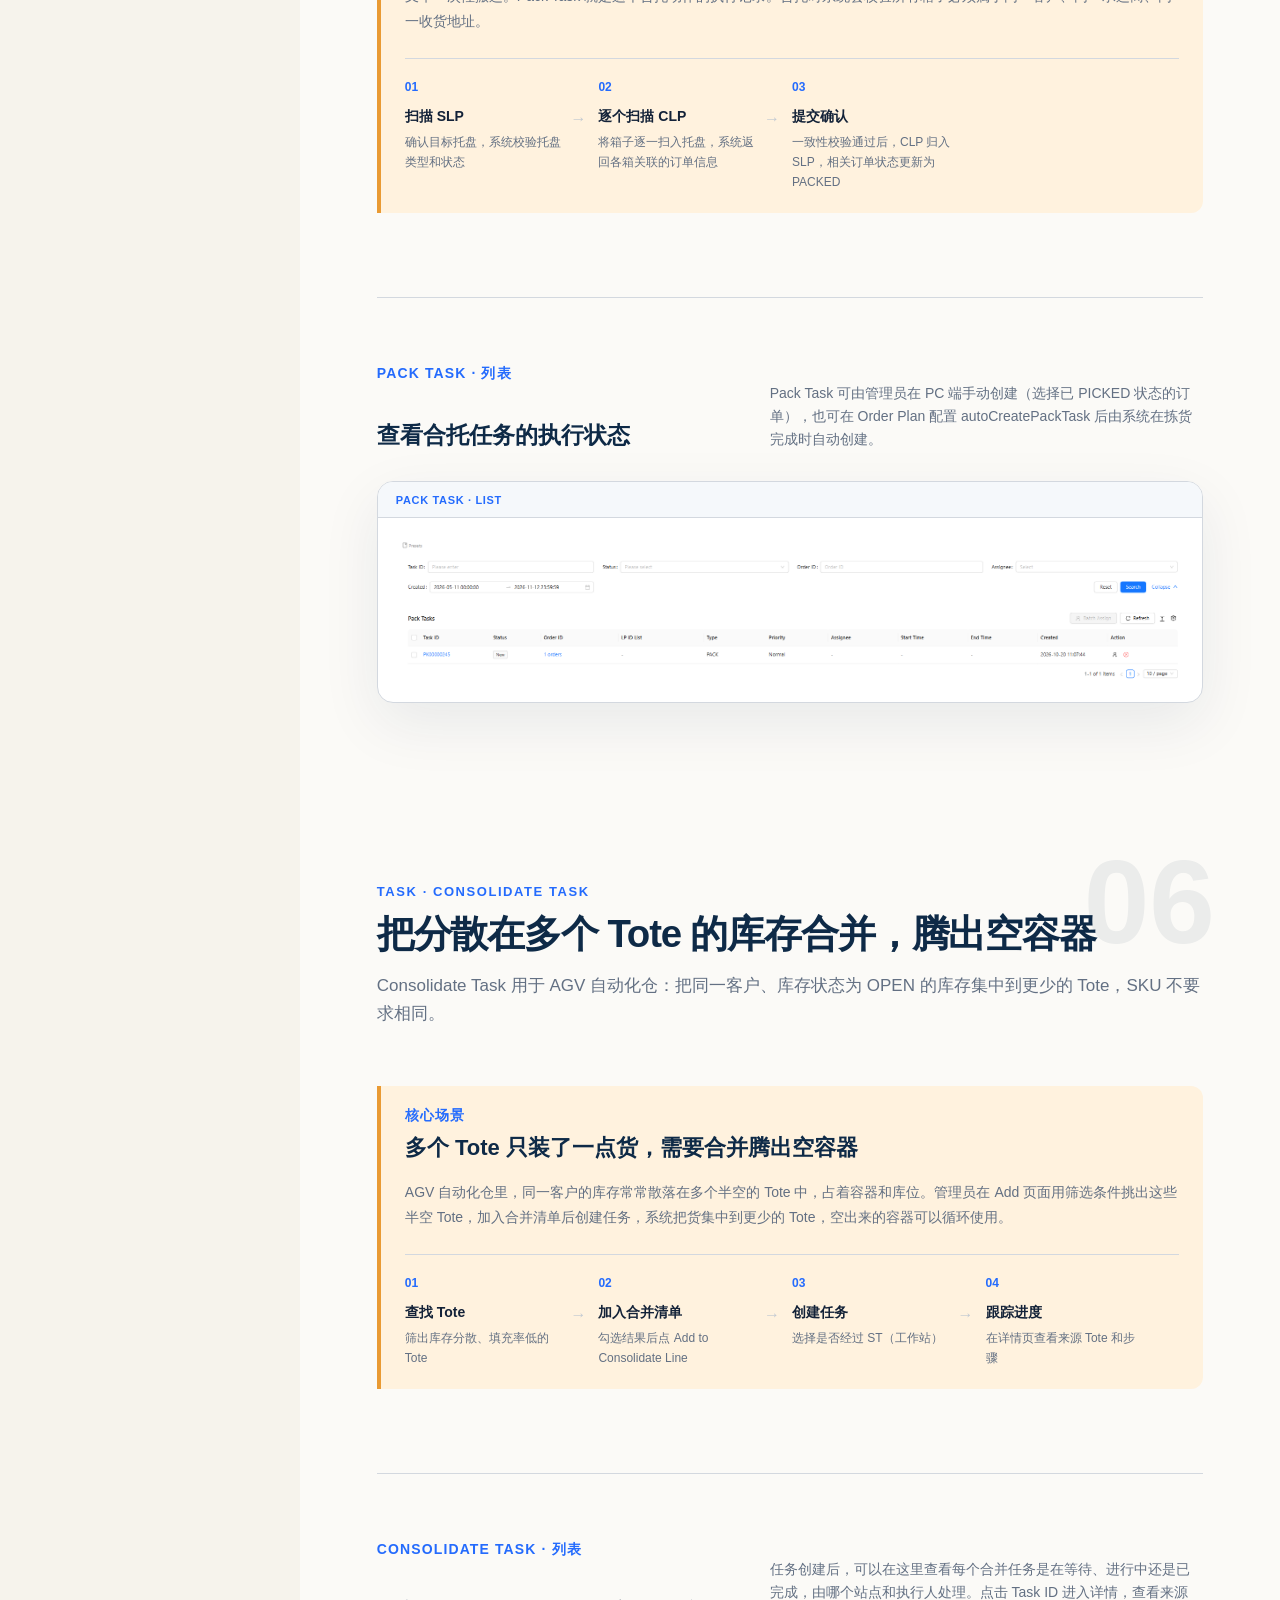
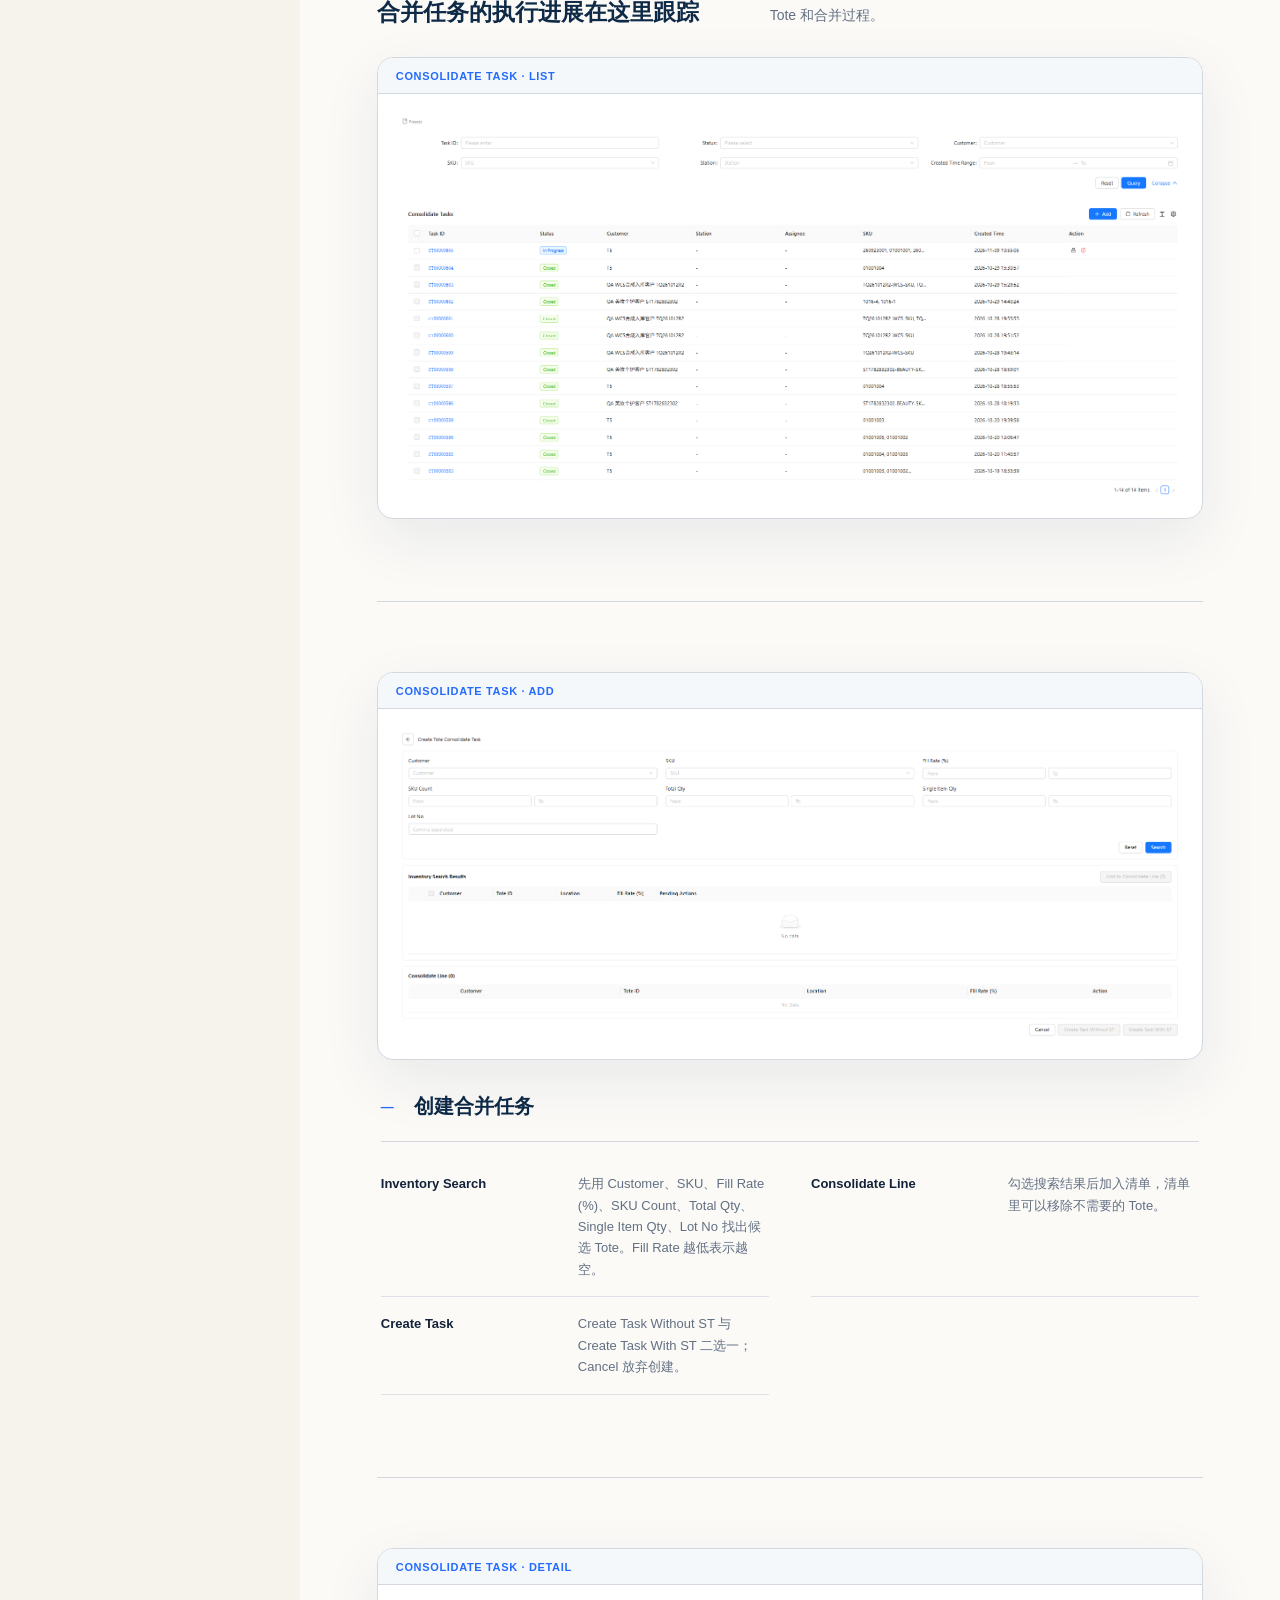
==== commit 3421d3fe: "feat: add Sort Task section with PDA flow screenshots and EN/JA i18n" ====
--- a/task/index.html
+++ b/task/index.html
@@ -4,7 +4,7 @@
   <meta charset="utf-8">
   <meta name="viewport" content="width=device-width, initial-scale=1">
   <title>Orbiflow WMS-Lite · Task 任务管理 功能说明</title>
-  <link rel="stylesheet" href="styles.css?v=20261116e">
+  <link rel="stylesheet" href="styles.css?v=20261117g">
 </head>
 <body>
   <div class="reading-line" aria-hidden="true"><span id="reading-progress"></span></div>
@@ -140,40 +140,45 @@
       <p>现场操作员通过 PDA 完成收货作业，依次执行三个步骤：Dock Check In 确认月台对接、Offload 选择卸货方式、LP Setup 建立托盘并正式入库。任务列表按状态分为 New / In Progress / Done，每步完成后自动解锁下一步。</p>
       <div class="pda-row">
         <div class="pda-phone-wrap">
-          <button class="pda-phone" data-lightbox="assets/pda-receive-list.png?v=20261116c" aria-label="放大 PDA Receive Task 列表截图">
-            <img loading="lazy" decoding="async" src="assets/pda-receive-list.png?v=20261116c" alt="PDA Receive Task 列表截图">
+          <button class="pda-phone" data-lightbox="assets/pda-receive-list.png?v=20261116h" aria-label="放大 PDA Receive Task 列表截图">
+            <img loading="lazy" decoding="async" src="assets/pda-receive-list.png?v=20261116h" alt="PDA Receive Task 列表截图">
           </button>
           <strong>任务列表</strong>
           <p>New 显示待领取的收货任务，In Progress 显示进行中，Done 显示已完成。每张卡片展示任务编号、客户、月台、关联单据号、商品数量和当前步骤进度。</p>
         </div>
         <div class="pda-phone-wrap">
-          <button class="pda-phone" data-lightbox="assets/pda-receive-detail.png?v=20261116c" aria-label="放大 PDA Receive Task 步骤总览截图">
-            <img loading="lazy" decoding="async" src="assets/pda-receive-detail.png?v=20261116c" alt="PDA Receive Task 步骤总览截图">
+          <button class="pda-phone" data-lightbox="assets/pda-receive-detail.png?v=20261116h" aria-label="放大 PDA Receive Task 步骤总览截图">
+            <img loading="lazy" decoding="async" src="assets/pda-receive-detail.png?v=20261116h" alt="PDA Receive Task 步骤总览截图">
           </button>
           <strong>任务详情 · 执行步骤</strong>
           <p>点击任务卡片后进入详情，依次显示三个步骤：Dock Check In → Offload → LP Setup。每步有独立状态，前一步完成后才可进入下一步。</p>
         </div>
       </div>
-      <div class="pda-steps-row">
-        <div class="pda-phone-wrap">
-          <button class="pda-phone" data-lightbox="assets/pda-receive-step1.png?v=20261116c" aria-label="放大 PDA Step 1 Dock Check In 截图">
-            <img loading="lazy" decoding="async" src="assets/pda-receive-step1.png?v=20261116c" alt="PDA Step 1 Dock Check In 截图">
-          </button>
-          <strong>Step 1 · Dock Check In</strong>
+      <ol class="pda-flow-line">
+        <li><b>01</b><span>Dock Check In</span><em>确认月台对接</em></li>
+        <li><b>02</b><span>Offload</span><em>选择卸货方式</em></li>
+        <li><b>03</b><span>LP Setup</span><em>建立托盘并入库</em></li>
+      </ol>
+      <div class="pda-steps-row pda-flow-row">
+        <div class="pda-phone-wrap">
+          <button class="pda-phone" data-lightbox="assets/pda-receive-step1.png?v=20261116h" aria-label="放大 PDA Step 1 Dock Check In 截图">
+            <img loading="lazy" decoding="async" src="assets/pda-receive-step1.png?v=20261116h" alt="PDA Step 1 Dock Check In 截图">
+          </button>
+          <strong>Dock Check In</strong>
           <p>扫描或输入月台编号完成对接确认，支持拍照留档，确认后解锁 Offload 步骤。</p>
         </div>
         <div class="pda-phone-wrap">
-          <button class="pda-phone" data-lightbox="assets/pda-receive-step-offload.png?v=20261116c" aria-label="放大 PDA Step 2 Offload 执行页截图">
-            <img loading="lazy" decoding="async" src="assets/pda-receive-step-offload.png?v=20261116c" alt="PDA Step 2 Offload 执行页截图">
-          </button>
-          <strong>Step 2 · Offload</strong>
+          <button class="pda-phone" data-lightbox="assets/pda-receive-step-offload.png?v=20261116h" aria-label="放大 PDA Step 2 Offload 执行页截图">
+            <img loading="lazy" decoding="async" src="assets/pda-receive-step-offload.png?v=20261116h" alt="PDA Step 2 Offload 执行页截图">
+          </button>
+          <strong>Offload</strong>
           <p>选择卸货方式（Palletized / Loose / Mixed），支持 Hand Shotgun 模式逐件扫描入库。</p>
         </div>
         <div class="pda-phone-wrap">
-          <button class="pda-phone" data-lightbox="assets/pda-receive-step-lpsetup.png?v=20261116c" aria-label="放大 PDA Step 3 LP Setup 选择截图">
-            <img loading="lazy" decoding="async" src="assets/pda-receive-step-lpsetup.png?v=20261116c" alt="PDA Step 3 LP Setup 选择截图">
-          </button>
-          <strong>Step 3 · LP Setup</strong>
+          <button class="pda-phone" data-lightbox="assets/pda-receive-step-lpsetup.png?v=20261116h" aria-label="放大 PDA Step 3 LP Setup 选择截图">
+            <img loading="lazy" decoding="async" src="assets/pda-receive-step-lpsetup.png?v=20261116h" alt="PDA Step 3 LP Setup 选择截图">
+          </button>
+          <strong>LP Setup</strong>
           <p>选择 Receive By LP 或 Receive By Tote/Pick Location；选 By LP 后扫描 SKU 核对数量，系统自动建立托盘完成入库。</p>
         </div>
       </div>
@@ -213,21 +218,33 @@
     <div class="pda-section">
       <span class="section-kicker">PDA 手持端</span>
       <h3>在手持设备上执行 Put Away Task</h3>
-      <p>收货员在 PDA 上完成上架作业，可选择按 LP 整托上架或按商品逐件上架，系统推荐上架库位，支持手动扫描覆盖。</p>
-      <div class="pda-row">
-        <div class="pda-phone-wrap">
-          <button class="pda-phone" data-lightbox="assets/pda-putaway-list.png?v=20261116c" aria-label="放大 PDA Put Away Task 列表截图">
-            <img loading="lazy" decoding="async" src="assets/pda-putaway-list.png?v=20261116c" alt="PDA Put Away Task 列表截图">
-          </button>
-          <strong>任务列表</strong>
-          <p>每张卡片显示关联的 Tote/LP、收货来源、商品 SKU 和应上架数量，可直接点击「Put Away By LP」或「Put Away By Item」进入对应的执行模式。</p>
-        </div>
-        <div class="pda-phone-wrap">
-          <button class="pda-phone" data-lightbox="assets/pda-putaway-exec.png?v=20261116c" aria-label="放大 PDA Put Away 执行页截图">
-            <img loading="lazy" decoding="async" src="assets/pda-putaway-exec.png?v=20261116c" alt="PDA Put Away 执行页截图">
-          </button>
-          <strong>Put Away By LP · 执行</strong>
-          <p>选定 LP 后扫描或输入目标库位，点击「Get Suggestion」可让系统推荐上架位；确认后点击「Put Away」完成入库。</p>
+      <p>操作员在 PDA 上完成上架作业：先领取任务并选择按 LP 整托上架或按商品逐件上架，再扫描或勾选 LP，然后扫描目标库位或使用系统推荐库位，最后提交 Put Away。库位确认前，Put Away 按钮保持不可用，避免货物未定位就提交。</p>
+      <ol class="pda-flow-line">
+        <li><b>01</b><span>领取任务并选择模式</span><em>By LP / By Item</em></li>
+        <li><b>02</b><span>扫描或勾选 LP</span><em>Scan to Add</em></li>
+        <li><b>03</b><span>确认库位并提交</span><em>扫描库位 / Get Suggestion</em></li>
+      </ol>
+      <div class="pda-steps-row pda-flow-row">
+        <div class="pda-phone-wrap">
+          <button class="pda-phone" data-lightbox="assets/pda-putaway-list.png?v=20261117b" aria-label="放大 PDA Put Away Task 列表截图">
+            <img loading="lazy" decoding="async" src="assets/pda-putaway-list.png?v=20261117b" alt="PDA Put Away Task 列表截图">
+          </button>
+          <strong>领取任务并选择模式</strong>
+          <p>卡片显示关联的 Tote/LP、收货来源、SKU 和应上架数量。整托上架点击「Put Away By LP」，拆零上架点击「Put Away By Item」。</p>
+        </div>
+        <div class="pda-phone-wrap">
+          <button class="pda-phone" data-lightbox="assets/pda-putaway-exec.png?v=20261117b" aria-label="放大 PDA Put Away 执行页截图">
+            <img loading="lazy" decoding="async" src="assets/pda-putaway-exec.png?v=20261117b" alt="PDA Put Away 执行页截图">
+          </button>
+          <strong>扫描或勾选 LP</strong>
+          <p>在顶部扫描或输入 LP，也可以直接勾选列表中的 LP。开启 Scan to Add 后，扫到的 LP 会自动加入本次上架。</p>
+        </div>
+        <div class="pda-phone-wrap">
+          <button class="pda-phone" data-lightbox="assets/pda-putaway-select.png?v=20261117b" aria-label="放大 PDA Put Away 已选 LP 截图">
+            <img loading="lazy" decoding="async" src="assets/pda-putaway-select.png?v=20261117b" alt="PDA Put Away 已选 LP 截图">
+          </button>
+          <strong>确认库位并提交</strong>
+          <p>勾选 LP 后扫描目标库位，或点击「Get Suggestion」使用系统推荐库位。库位确认后点击「Put Away」完成上架。</p>
         </div>
       </div>
     </div>
@@ -266,21 +283,53 @@
     <div class="pda-section">
       <span class="section-kicker">PDA 手持端</span>
       <h3>在手持设备上执行 Movement Task</h3>
-      <p>搬运员在 PDA 上接收库内移库指令，扫描 LP 确认来源，再扫目标库位完成货物转移，全程系统引导无需手写记录。</p>
-      <div class="pda-row">
-        <div class="pda-phone-wrap">
-          <button class="pda-phone" data-lightbox="assets/pda-movement-list.png?v=20261116c" aria-label="放大 PDA Movement Task 列表截图">
-            <img loading="lazy" decoding="async" src="assets/pda-movement-list.png?v=20261116c" alt="PDA Movement Task 列表截图">
-          </button>
-          <strong>任务列表</strong>
-          <p>每张卡片显示移库类型、优先级、来源库位与目标库位，以及涉及的 LP/商品摘要；In Progress 任务表示正在执行中的搬运。</p>
-        </div>
-        <div class="pda-phone-wrap">
-          <button class="pda-phone" data-lightbox="assets/pda-movement-exec.png?v=20261116c" aria-label="放大 PDA Movement Task 执行页截图">
-            <img loading="lazy" decoding="async" src="assets/pda-movement-exec.png?v=20261116c" alt="PDA Movement Task 执行页截图">
-          </button>
-          <strong>Collect · 收集货物</strong>
-          <p>执行分为 Collect（扫描来源 LP/商品，加入搬运清单）和 Place（扫描目标库位，确认放置）两个阶段，页面实时显示已收集的 SKU 明细和数量。</p>
+      <p>搬运员在 PDA 上分两个阶段完成移库：先在 Collect 阶段扫描来源 LP 或商品，把要搬的货收集起来；再在 Drop 阶段逐条确认目标库位和数量，提交后完成放置。任务中途可以退出，下次进入会停在上次的阶段。</p>
+      <ol class="pda-flow-line">
+        <li><b>01</b><span>领取任务</span><em>In Progress 列表</em></li>
+        <li><b>02</b><span>Collect 收集</span><em>扫描 LP / 商品</em></li>
+        <li><b>03</b><span>Drop 放置</span><em>选择已收集商品</em></li>
+      </ol>
+      <div class="pda-steps-row pda-flow-row">
+        <div class="pda-phone-wrap">
+          <button class="pda-phone" data-lightbox="assets/pda-movement-list.png?v=20261117e" aria-label="放大 PDA Movement Task 列表截图">
+            <img loading="lazy" decoding="async" src="assets/pda-movement-list.png?v=20261117e" alt="PDA Movement Task 列表截图">
+          </button>
+          <strong>领取任务</strong>
+          <p>按 New / In Progress / Done 查看任务。卡片显示任务编号、移库方式（如 By Item）和当前所处步骤，点击即可进入。</p>
+        </div>
+        <div class="pda-phone-wrap">
+          <button class="pda-phone" data-lightbox="assets/pda-movement-exec.png?v=20261117e" aria-label="放大 PDA Movement Collect 截图">
+            <img loading="lazy" decoding="async" src="assets/pda-movement-exec.png?v=20261117e" alt="PDA Movement Collect 截图">
+          </button>
+          <strong>Collect 收集</strong>
+          <p>扫描来源 LP 或商品，把需要搬运的货加入收集清单，页面实时显示已收集的内容。收集完成后点击「Next」进入 Drop。</p>
+        </div>
+        <div class="pda-phone-wrap">
+          <button class="pda-phone" data-lightbox="assets/pda-movement-drop.png?v=20261117f" aria-label="放大 PDA Movement Drop 截图">
+            <img loading="lazy" decoding="async" src="assets/pda-movement-drop.png?v=20261117f" alt="PDA Movement Drop 截图">
+          </button>
+          <strong>Drop 放置</strong>
+          <p>这里列出还没放下的货，Remaining Qty 提示每条还剩多少待放置。扫描商品或 LP，或直接点击对应的卡片，进入该条货的放置页面；如果发现漏收了货，点击「Back」回到 Collect 补扫。</p>
+        </div>
+      </div>
+      <ol class="pda-flow-line">
+        <li><b>04</b><span>提交放置</span><em>目标库位 / 数量 / LP</em></li>
+        <li><b>05</b><span>查看结果</span><em>Dropped / Collected</em></li>
+      </ol>
+      <div class="pda-steps-row pda-flow-row">
+        <div class="pda-phone-wrap">
+          <button class="pda-phone" data-lightbox="assets/pda-movement-submit.png?v=20261118c" aria-label="放大 PDA Movement Submit 截图">
+            <img loading="lazy" decoding="async" src="assets/pda-movement-submit.png?v=20261118c" alt="PDA Movement Submit 截图">
+          </button>
+          <strong>提交放置</strong>
+          <p>扫描目标库位，或点击搜索图标按 Dock / Location / Staging / Storage 分类选择，选中后显示在 Drop To。默认开启 Entire Drop，整条货一次放完；只想放一部分时关闭开关，在 Qty 中填写本次数量（如图中只放 50 EA）。目标 LP 必须填写：可以扫描现有标签，没有现成标签时点击打印图标，系统生成新的 LP 号并自动填入（如图中的 ILP-11454），已配置打印机时会同时打印标签，贴到货上。确认后点击「Submit」。</p>
+        </div>
+        <div class="pda-phone-wrap">
+          <button class="pda-phone" data-lightbox="assets/pda-movement-dropped.png?v=20261118c" aria-label="放大 PDA Movement 放置结果截图">
+            <img loading="lazy" decoding="async" src="assets/pda-movement-dropped.png?v=20261118c" alt="PDA Movement 放置结果截图">
+          </button>
+          <strong>查看结果</strong>
+          <p>提交后回到 Drop 页面。已放下的货移到上方 Dropped Items，记录从哪个库位和 LP 放到了哪个库位和 LP，方便现场复核；没放完的部分继续留在 Collected Items，Remaining Qty 显示还剩多少。剩余的货按同样方式继续放置，全部放完即完成移库。</p>
         </div>
       </div>
     </div>
@@ -322,21 +371,57 @@
     <div class="pda-section">
       <span class="section-kicker">PDA 手持端</span>
       <h3>在手持设备上执行 Pick Task</h3>
-      <p>拣货员在 PDA 上接收拣货任务，系统按照波次和商品维度指引取货路径，实时追踪每件商品的拣取进度。</p>
+      <p>拣货员在 PDA 上领取拣货任务：先在 Pick 步骤选择拣货方式，按系统给出的库位逐个拣取，拣完后进入 Stage 步骤，把拣好的 LP 暂存到指定库位。Pick 关闭后才开始 Stage。</p>
       <div class="pda-row">
         <div class="pda-phone-wrap">
-          <button class="pda-phone" data-lightbox="assets/pda-pick-list.png?v=20261116c" aria-label="放大 PDA Pick Task 列表截图">
-            <img loading="lazy" decoding="async" src="assets/pda-pick-list.png?v=20261116c" alt="PDA Pick Task 列表截图">
+          <button class="pda-phone" data-lightbox="assets/pda-pick-list.png?v=20261119p" aria-label="放大 PDA Pick Task 列表截图">
+            <img loading="lazy" decoding="async" src="assets/pda-pick-list.png?v=20261119p" alt="PDA Pick Task 列表截图">
           </button>
           <strong>任务列表</strong>
-          <p>按 New / In Progress / Done 分 tab 管理，每张卡片显示任务编号、波次类型、关联订单、商品数量和当前步骤进度。</p>
-        </div>
-        <div class="pda-phone-wrap">
-          <button class="pda-phone" data-lightbox="assets/pda-pick-exec.png?v=20261116c" aria-label="放大 PDA Pick Task 执行页截图">
-            <img loading="lazy" decoding="async" src="assets/pda-pick-exec.png?v=20261116c" alt="PDA Pick Task 执行页截图">
-          </button>
-          <strong>执行进度 · Item / Location 双视角</strong>
-          <p>Item 视图按 SKU 展示应拣 / 已拣 / 待拣数量；切换到 Location 视图按库位展示推荐取货路径，方便操作员一次走完最短路线。</p>
+          <p>按 New / In Progress / Done 管理任务。卡片显示任务类型、关联订单、需拣商品的应拣与已拣数量，以及当前所处步骤的进度，点击卡片进入任务。</p>
+        </div>
+        <div class="pda-phone-wrap">
+          <button class="pda-phone" data-lightbox="assets/pda-pick-detail.png?v=20261119p" aria-label="放大 PDA Pick Task 步骤总览截图">
+            <img loading="lazy" decoding="async" src="assets/pda-pick-detail.png?v=20261119p" alt="PDA Pick Task 步骤总览截图">
+          </button>
+          <strong>任务详情 · 执行步骤</strong>
+          <p>依次显示 Pick 和 Stage 两个步骤及各自状态，每一步完成后才会进入下一步。</p>
+        </div>
+      </div>
+      <ol class="pda-flow-line">
+        <li><b>01</b><span>选择拣货方式</span><em>Pick Mode</em></li>
+        <li><b>02</b><span>提交拣货</span><em>扫描后填写 To LP</em></li>
+        <li><b>03</b><span>查看拣货进度</span><em>Item / Location</em></li>
+        <li><b>04</b><span>Stage 暂存</span><em>扫描库位，暂存 LP</em></li>
+      </ol>
+      <div class="pda-steps-row pda-flow-row">
+        <div class="pda-phone-wrap">
+          <button class="pda-phone" data-lightbox="assets/pda-pick-mode.png?v=20261119p" aria-label="放大 PDA Pick Mode 选择截图">
+            <img loading="lazy" decoding="async" src="assets/pda-pick-mode.png?v=20261119p" alt="PDA Pick Mode 选择截图">
+          </button>
+          <strong>Pick · 选择拣货方式</strong>
+          <p>进入 Pick 步骤后先选择拣货方式（Pick to Tote Cart 或 By LP），选好后点击「Start Pick」开始拣货。</p>
+        </div>
+        <div class="pda-phone-wrap">
+          <button class="pda-phone" data-lightbox="assets/pda-pick-exec.png?v=20261119p" aria-label="放大 PDA Pick 提交拣货截图">
+            <img loading="lazy" decoding="async" src="assets/pda-pick-exec.png?v=20261119p" alt="PDA Pick 提交拣货截图">
+          </button>
+          <strong>Pick · 提交拣货</strong>
+          <p>操作员到建议库位依次扫描库位和批次，确认拣取数量后，在 To LP 填入承接货物的 LP。输入后按一次回车才算录入成功，也可点右侧 SLP 按钮由系统生成新的 LP，最后点击「Submit」提交。</p>
+        </div>
+        <div class="pda-phone-wrap">
+          <button class="pda-phone" data-lightbox="assets/pda-pick-location.png?v=20261119p" aria-label="放大 PDA Pick 进度 Location 视图截图">
+            <img loading="lazy" decoding="async" src="assets/pda-pick-location.png?v=20261119p" alt="PDA Pick 进度 Location 视图截图">
+          </button>
+          <strong>Pick · 进度（Location 视图）</strong>
+          <p>提交后可点击右上角的统计图标查看整体进度。Location 标签按库位看从哪里拣了多少，Item 标签按 SKU 汇总应拣与已拣；全部拣完显示 100%，随后进入 Stage。</p>
+        </div>
+        <div class="pda-phone-wrap">
+          <button class="pda-phone" data-lightbox="assets/pda-pick-stage.png?v=20261119p" aria-label="放大 PDA Pick Stage 截图">
+            <img loading="lazy" decoding="async" src="assets/pda-pick-stage.png?v=20261119p" alt="PDA Pick Stage 截图">
+          </button>
+          <strong>Stage 暂存</strong>
+          <p>拣货完成后进入 Stage：先填写暂存库位，待暂存列表里会列出刚拣好的 LP，扫描后点击「Stage」，有多个 LP 时可点「Stage All」一次暂存，成功后提示 Staged successfully。</p>
         </div>
       </div>
     </div>
@@ -479,28 +564,91 @@
     </section>
 
     <section class="module" id="sort-task" data-section="sort-task">
-      <div class="module-number">08</div>
+    <div class="module-number">08</div>
       <div class="module-heading">
         <div class="eyebrow">TASK · SORT TASK</div>
-        <h2>把批量拣出的货按订单分拣</h2>
-        <p>Sort Task 对应批量拣货之后的分拣步骤，用来查看分拣任务的批次、模式和状态。</p>
-      </div>
-      <div class="scenario-band">
-        <div class="section-kicker">核心场景</div>
-        <h3>一批拣好的货要按订单分拣</h3>
-        <p class="scenario-intro">批量拣货（Batch / Wave）把多个订单的货一起拣出来，之后需要按订单拆开。Sort Task 记录这一步，列表里能看到它来自哪个批次（Batch No）、哪个波次（Wave No）、关联哪条 Pick Task，以及按哪种模式（Manual、WCS Auto、Hybrid）分拣。</p>
+        <h2>批量拣货后，按订单把货分开</h2>
+        <p>Sort Task 在批量拣货（Batch / Wave Pick）完成后自动生成，负责把拣出的混合货物分配到各订单对应的目标容器，让后续包装和发运可以按单处理。</p>
+      </div>
+      <div class="scenario-band">
+        <div class="section-kicker">核心场景</div>
+        <h3>波次拣货后，把货分给各订单容器</h3>
+        <p class="scenario-intro">批量拣货（Batch / Wave）把多张订单的货一起拣出来。Sort Task 记录分拣过程：操作员扫来源容器，扫商品，系统提示投入哪个订单容器。每个 SKU 分完后标绿，全部分完任务自动关闭。</p>
+        <ol>
+          <li><b>扫来源容器</b><span>确认装有混合货物的来源箱，系统校验通过后进入分拣界面</span></li>
+          <li><b>扫商品条码</b><span>识别 SKU，系统自动匹配所属订单</span></li>
+          <li><b>分配目标容器</b><span>首次分拣时绑定空容器，后续同订单 SKU 自动对应已绑定容器</span></li>
+          <li><b>Confirm &amp; Put In</b><span>确认后投入，重复直至全部分拣完毕，任务自动关闭</span></li>
+        </ol>
       </div>
       <div class="list-page-preview">
         <div class="section-intro">
           <span class="section-kicker">Sort Task · 列表</span>
-          <h3>分拣任务按批次跟踪进度</h3>
-          <p>每条分拣任务都关联到所属批次和拣货任务，用来跟踪这批订单的分拣进度。</p>
-        </div>
-        <button class="screen-frame list-screen" data-lightbox="assets/sort-task-list.png?v=20261120" aria-label="放大 Sort Task 列表截图">
+          <h3>按批次跟踪分拣进度</h3>
+          <p>每条分拣任务关联所属批次和拣货任务。Batch No / Wave No 对应批量拣货的来源；Mode 显示分拣方式（Manual / WCS Auto / Hybrid）；Progress 追踪已分拣和待分拣数量。</p>
+        </div>
+        <button class="screen-frame list-screen" data-lightbox="assets/sort-task-list.png?v=20261120s" aria-label="放大 Sort Task 列表截图">
           <span>SORT TASK · LIST</span>
-          <img loading="lazy" decoding="async" src="assets/sort-task-list.png?v=20261120" alt="Sort Task 列表截图">
-          <i>点击放大</i>
-        </button>
+          <img loading="lazy" decoding="async" src="assets/sort-task-list.png?v=20261120s" alt="Sort Task 列表截图">
+          <i>点击放大</i>
+        </button>
+      </div>
+      <div class="pda-section">
+        <span class="section-kicker">PDA 手持端</span>
+        <h3>在手持设备上执行 Sort Task</h3>
+        <p>现场操作员在 PDA 上完成分拣：扫来源容器确认货物来源，逐件扫商品，系统提示投入哪个订单容器，确认后自动推进，直到所有 SKU 分拣完毕任务自动关闭。</p>
+        <div class="pda-row">
+          <div class="pda-phone-wrap">
+            <button class="pda-phone" data-lightbox="assets/pda-sort-list-inprogress.png?v=20261120s" aria-label="放大 PDA Sort Task 列表截图">
+              <img loading="lazy" decoding="async" src="assets/pda-sort-list-inprogress.png?v=20261120s" alt="PDA Sort Task 列表截图">
+            </button>
+            <strong>任务列表</strong>
+            <p>In Progress tab 显示所有待分拣任务，进度条标出各任务完成比例，卡片显示批次来源和已/待分拣商品数。</p>
+          </div>
+          <div class="pda-phone-wrap">
+            <button class="pda-phone" data-lightbox="assets/pda-sort-task-detail.png?v=20261120s" aria-label="放大 PDA Sort Task 详情截图">
+              <img loading="lazy" decoding="async" src="assets/pda-sort-task-detail.png?v=20261120s" alt="PDA Sort Task 详情截图">
+            </button>
+            <strong>任务详情</strong>
+            <p>查看批次来源和分拣进度，Actions 列表显示每个 SKU 的分拣状态（橙色待分拣、绿色已完成）和目标容器。</p>
+          </div>
+        </div>
+        <ol class="pda-flow-line">
+          <li><b>01</b><span>扫来源容器</span><em>Start Sorting</em></li>
+          <li><b>02</b><span>扫商品 SKU</span><em>Scan Item</em></li>
+          <li><b>03</b><span>分配目标容器</span><em>首次绑定空容器</em></li>
+          <li><b>04</b><span>确认放入</span><em>Confirm &amp; Put In</em></li>
+        </ol>
+        <div class="pda-steps-row pda-flow-row">
+          <div class="pda-phone-wrap">
+            <button class="pda-phone" data-lightbox="assets/pda-sort-scan-item.png?v=20261120s" aria-label="放大 PDA Sort Task 扫商品截图">
+              <img loading="lazy" decoding="async" src="assets/pda-sort-scan-item.png?v=20261120s" alt="PDA Sort Task 扫商品截图">
+            </button>
+            <strong>扫来源容器与商品</strong>
+            <p>扫描来源容器校验通过后，依次扫描各 SKU 条码。待分拣（橙色）和已完成（绿色）实时更新。</p>
+          </div>
+          <div class="pda-phone-wrap">
+            <button class="pda-phone" data-lightbox="assets/pda-sort-assign-tote.png?v=20261120s" aria-label="放大 PDA Sort Task 分配目标容器截图">
+              <img loading="lazy" decoding="async" src="assets/pda-sort-assign-tote.png?v=20261120s" alt="PDA Sort Task 分配目标容器截图">
+            </button>
+            <strong>分配目标容器</strong>
+            <p>若该订单尚未绑定容器，扫一个空容器分配给它；已有容器的订单直接跳到确认步骤。</p>
+          </div>
+          <div class="pda-phone-wrap">
+            <button class="pda-phone" data-lightbox="assets/pda-sort-confirm-put-in.png?v=20261120s" aria-label="放大 PDA Sort Task 确认放入截图">
+              <img loading="lazy" decoding="async" src="assets/pda-sort-confirm-put-in.png?v=20261120s" alt="PDA Sort Task 确认放入截图">
+            </button>
+            <strong>Confirm &amp; Put In</strong>
+            <p>确认商品和目标容器无误后点 Confirm &amp; Put In，该 SKU 标记为已完成（绿色）。</p>
+          </div>
+          <div class="pda-phone-wrap">
+            <button class="pda-phone" data-lightbox="assets/pda-sort-done.png?v=20261120s" aria-label="放大 PDA Sort Task 完成截图">
+              <img loading="lazy" decoding="async" src="assets/pda-sort-done.png?v=20261120s" alt="PDA Sort Task 完成截图">
+            </button>
+            <strong>分拣完成</strong>
+            <p>全部 SKU 分拣完毕，任务自动关闭（CLOSED），进度显示 100%，所有 Action 均标绿。</p>
+          </div>
+        </div>
       </div>
     </section>
 
@@ -580,21 +728,49 @@
     <div class="pda-section">
       <span class="section-kicker">PDA 手持端</span>
       <h3>在手持设备上执行 Put Back Task</h3>
-      <p>操作员在 PDA 上处理退货上架或订单取消后的货物退回，扫描 LP 或发货单编号即可快速定位应退回的货物并完成上架。</p>
+      <p>操作员在 PDA 上处理退库：先在列表里新建任务，扫描要退回的 LP，填写退回的目标库位和 LP 后提交。提交后任务自动结束，可在 Review 里核对退回记录。</p>
       <div class="pda-row">
         <div class="pda-phone-wrap">
-          <button class="pda-phone" data-lightbox="assets/pda-putback-list.png?v=20261116c" aria-label="放大 PDA Put Back Task 列表截图">
-            <img loading="lazy" decoding="async" src="assets/pda-putback-list.png?v=20261116c" alt="PDA Put Back Task 列表截图">
+          <button class="pda-phone" data-lightbox="assets/pda-putback-list.png?v=20261122p" aria-label="放大 PDA Put Back Task 列表截图">
+            <img loading="lazy" decoding="async" src="assets/pda-putback-list.png?v=20261122p" alt="PDA Put Back Task 列表截图">
           </button>
           <strong>任务列表</strong>
-          <p>按类型区分：Order Cancel 是订单取消后自动触发的退库任务，Manual 是人工创建的；优先级和指派人可在任务创建时指定，方便排班管理。</p>
-        </div>
-        <div class="pda-phone-wrap">
-          <button class="pda-phone" data-lightbox="assets/pda-putback-exec.png?v=20261116c" aria-label="放大 PDA Put Back Task 执行页截图">
-            <img loading="lazy" decoding="async" src="assets/pda-putback-exec.png?v=20261116c" alt="PDA Put Back Task 执行页截图">
-          </button>
-          <strong>执行 · 扫描退回</strong>
-          <p>进入任务后扫描 LP、容器或发货单号，系统自动匹配应退回的商品清单；逐件确认后完成上架，整个过程无需手动查单。</p>
+          <p>按 New / In Progress / Done 管理任务。Manual 是人工创建的任务，Order Cancel 是订单取消后系统自动触发的任务。点击右上角的新建按钮可以手动发起一张退库任务。</p>
+        </div>
+        <div class="pda-phone-wrap">
+          <button class="pda-phone" data-lightbox="assets/pda-putback-new.png?v=20261122p" aria-label="放大 PDA Put Back Task 新建任务截图">
+            <img loading="lazy" decoding="async" src="assets/pda-putback-new.png?v=20261122p" alt="PDA Put Back Task 新建任务截图">
+          </button>
+          <strong>新建任务</strong>
+          <p>点击 NEW TASK 即创建并开始任务，创建后直接进入扫描页，没有步骤总览。</p>
+        </div>
+      </div>
+      <ol class="pda-flow-line">
+        <li><b>01</b><span>扫描 LP</span><em>找到待退回的货物</em></li>
+        <li><b>02</b><span>填写退回目标</span><em>Target Location / LP</em></li>
+        <li><b>03</b><span>Review 核对</span><em>确认货物去向</em></li>
+      </ol>
+      <div class="pda-steps-row pda-flow-row">
+        <div class="pda-phone-wrap">
+          <button class="pda-phone" data-lightbox="assets/pda-putback-scan.png?v=20261122p" aria-label="放大 PDA Put Back 扫描 LP截图">
+            <img loading="lazy" decoding="async" src="assets/pda-putback-scan.png?v=20261122p" alt="PDA Put Back 扫描 LP截图">
+          </button>
+          <strong>扫描 LP</strong>
+          <p>输入或扫描待退回的 LP，系统识别后显示它当前所在的库位、商品和数量，例如停放在暂存区的拣货 LP。点击该条目进入下一步。</p>
+        </div>
+        <div class="pda-phone-wrap">
+          <button class="pda-phone" data-lightbox="assets/pda-putback-target.png?v=20261122p" aria-label="放大 PDA Put Back 填写退回目标截图">
+            <img loading="lazy" decoding="async" src="assets/pda-putback-target.png?v=20261122p" alt="PDA Put Back 填写退回目标截图">
+          </button>
+          <strong>填写退回目标</strong>
+          <p>Target Location 填货物要退回的库位，Target LP 填承接货物的 LP，可以是原来的 LP。数量和批次由系统带出，每个输入框回车后下方出现确认文字，表示校验通过，最后点击「Submit」。</p>
+        </div>
+        <div class="pda-phone-wrap">
+          <button class="pda-phone" data-lightbox="assets/pda-putback-history.png?v=20261122p" aria-label="放大 PDA Put Back Review 历史截图">
+            <img loading="lazy" decoding="async" src="assets/pda-putback-history.png?v=20261122p" alt="PDA Put Back Review 历史截图">
+          </button>
+          <strong>Review · 历史记录</strong>
+          <p>提交后任务结束，点击右上角菜单里的 Review 可以看到退回记录：货物从哪个 LP 退到哪个 LP、放在哪个库位，以及操作人和时间。</p>
         </div>
       </div>
     </div>
@@ -632,21 +808,41 @@
     <div class="pda-section">
       <span class="section-kicker">PDA 手持端</span>
       <h3>在手持设备上执行 Replenishment Task</h3>
-      <p>补货员在 PDA 上接收补货指令，扫描来源 LP 或库位确认货物，再搬运至拣货区目标库位，确保拣货区始终有足够的库存。</p>
-      <div class="pda-row">
-        <div class="pda-phone-wrap">
-          <button class="pda-phone" data-lightbox="assets/pda-replenishment-list.png?v=20261116c" aria-label="放大 PDA Replenishment Task 列表截图">
-            <img loading="lazy" decoding="async" src="assets/pda-replenishment-list.png?v=20261116c" alt="PDA Replenishment Task 列表截图">
-          </button>
-          <strong>任务列表</strong>
-          <p>每张卡片展示任务编号、关联 Handling LP、来源路线与目标库位，以及应补货的 SKU 和数量。任务来源（MANUAL / 自动调度）也标注在卡片上。</p>
-        </div>
-        <div class="pda-phone-wrap">
-          <button class="pda-phone" data-lightbox="assets/pda-replenishment-exec.png?v=20261116c" aria-label="放大 PDA Replenishment 执行页截图">
-            <img loading="lazy" decoding="async" src="assets/pda-replenishment-exec.png?v=20261116c" alt="PDA Replenishment 执行页截图">
-          </button>
-          <strong>执行 · 收集与搬运</strong>
-          <p>扫描来源库位或 LP 完成收集（Collect），再扫描目标拣货位完成补货（Place）。整个流程由系统引导，无需手动查找目标位置。</p>
+      <p>补货员在 PDA 上按 Collect → Drop 两步完成补货：先到储存区取货，再把货放到拣货区的目标库位，让拣货区始终有足够的库存。</p>
+      <ol class="pda-flow-line">
+        <li><b>01</b><span>领取任务</span><em>Replenishment</em></li>
+        <li><b>02</b><span>Collect 取货</span><em>Suggested Source</em></li>
+        <li><b>03</b><span>Drop 放置</span><em>目标库位 + LP</em></li>
+        <li><b>04</b><span>完成补货</span><em>Remaining 0</em></li>
+      </ol>
+      <div class="pda-steps-row pda-flow-row">
+        <div class="pda-phone-wrap">
+          <button class="pda-phone" data-lightbox="assets/pda-replenishment-list.png?v=20261117p" aria-label="放大 PDA Replenishment Task 列表截图">
+            <img loading="lazy" decoding="async" src="assets/pda-replenishment-list.png?v=20261117p" alt="PDA Replenishment Task 列表截图">
+          </button>
+          <strong>领取任务</strong>
+          <p>在 New、In Progress、Done 标签间切换查看任务。卡片右上角标明任务来源，Manual 表示管理员手动创建；下方列出要补的商品，Req 为应补数量，Done 为已完成数量，进度条显示补货进度。</p>
+        </div>
+        <div class="pda-phone-wrap">
+          <button class="pda-phone" data-lightbox="assets/pda-replenishment-exec.png?v=20261117p" aria-label="放大 PDA Replenishment Collect 页截图">
+            <img loading="lazy" decoding="async" src="assets/pda-replenishment-exec.png?v=20261117p" alt="PDA Replenishment Collect 页截图">
+          </button>
+          <strong>Collect 取货</strong>
+          <p>任务从 Collect 开始。页面顶部的 Suggested Source 给出建议的取货库位、LP 和要补的商品数量，操作员到该库位扫描库位或 LP 取货，取完的商品会列在 Collected Items 中，并记录来源库位和 LP。</p>
+        </div>
+        <div class="pda-phone-wrap">
+          <button class="pda-phone" data-lightbox="assets/pda-replenishment-dropsubmit.png?v=20261117p" aria-label="放大 PDA Replenishment Drop 提交页截图">
+            <img loading="lazy" decoding="async" src="assets/pda-replenishment-dropsubmit.png?v=20261117p" alt="PDA Replenishment Drop 提交页截图">
+          </button>
+          <strong>Drop 放置</strong>
+          <p>取货完成后点击 Next 进入 Drop。选择要补货的目标库位，再扫描任务卡片上的 HLP（本任务的补货托盘），确认数量后提交，货即放入目标库位。</p>
+        </div>
+        <div class="pda-phone-wrap">
+          <button class="pda-phone" data-lightbox="assets/pda-replenishment-dropped.png?v=20261117p" aria-label="放大 PDA Replenishment 完成页截图">
+            <img loading="lazy" decoding="async" src="assets/pda-replenishment-dropped.png?v=20261117p" alt="PDA Replenishment 完成页截图">
+          </button>
+          <strong>完成补货</strong>
+          <p>放置成功后，商品出现在 Dropped Items 中，并记录目标库位（To Location）和托盘（To LP）。Collected Items 的 Remaining Qty 变为 0，说明本次应补数量已全部放置完成。</p>
         </div>
       </div>
     </div>
@@ -704,18 +900,6 @@
         <h3>承运商车辆到达月台，仓库需要确认这一车该装哪些货</h3>
         <p class="scenario-intro">当订单完成拣货、打包并被安排到某个 Load 后，装车现场需要核对车辆、Dock、Carrier 以及实际装入的 LP。Load Task 记录这次交接过程，确保货物不是“计划已发”，而是已经完成现场装车确认。</p>
       </div>
-      <div class="rf-preview-block">
-        <button class="screen-frame rf-screen" data-lightbox="assets/load-task-rf-steps.png" aria-label="放大 Load Task 手持端步骤截图">
-          <span>LOAD TASK · RF/PDA STEPS</span>
-          <img loading="lazy" decoding="async" src="assets/load-task-rf-steps.png" alt="Load Task 手持端步骤页面截图">
-          <i>点击放大</i>
-        </button>
-        <div class="rf-caption">
-          <div class="subsection-title"><span>—</span><h3>手持端 · 按步骤完成装车</h3></div>
-          <p style="font-size:14px;color:#475569;margin:0 0 10px;line-height:1.6;">手持端把装车现场拆成 <b>Dock Check In</b>、<b>Loading</b>、<b>Sign BOL</b> 三个检查点，方便操作员按实际交接进度推进。</p>
-          <p style="font-size:13px;color:#64748b;line-height:1.6;">Loading 阶段用于扫描并确认货物装入对应 Load；Sign BOL 用于完成装车后的单据确认。</p>
-        </div>
-      </div>
       <div class="list-page-preview">
         <div class="section-intro">
           <span class="section-kicker">Load Task · 列表</span>
@@ -732,21 +916,61 @@
     <div class="pda-section">
       <span class="section-kicker">PDA 手持端</span>
       <h3>在手持设备上执行 Load Task</h3>
-      <p>装车员在 PDA 上引导整个装车流程，依次完成月台确认、装车执行和签发提单三个步骤，每步状态实时同步到 WES 后台。</p>
-      <div class="pda-row">
-        <div class="pda-phone-wrap">
-          <button class="pda-phone" data-lightbox="assets/pda-load-list.png?v=20261116c" aria-label="放大 PDA Load Task 列表截图">
-            <img loading="lazy" decoding="async" src="assets/pda-load-list.png?v=20261116c" alt="PDA Load Task 列表截图">
-          </button>
-          <strong>任务列表</strong>
-          <p>显示发货单号、货主客户、关联承运商，以及商品总数和重量；In Progress 中的任务即为当前正在执行的装车作业。</p>
-        </div>
-        <div class="pda-phone-wrap">
-          <button class="pda-phone" data-lightbox="assets/pda-load-detail.png?v=20261116c" aria-label="放大 PDA Load Task 步骤详情截图">
-            <img loading="lazy" decoding="async" src="assets/pda-load-detail.png?v=20261116c" alt="PDA Load Task 步骤详情截图">
-          </button>
-          <strong>任务步骤</strong>
-          <p>进入任务后显示三个步骤：Dock Check In 确认月台、Loading 扫描装箱、Sign BOL 打印并签发提单；前序步骤完成后才能进入下一步。</p>
+      <p>装车员在 PDA 上按步骤完成一车货的交接：先在月台确认车辆，再装车，最后签发提单。每个任务对应一个 Load，进度以“已完成步骤数”显示，现场做到哪一步一目了然。</p>
+      <ol class="pda-flow-line">
+        <li><b>01</b><span>领取任务</span><em>Load Task</em></li>
+        <li><b>02</b><span>查看步骤</span><em>Dock Check In / Loading / Sign BOL</em></li>
+        <li><b>03</b><span>月台登记</span><em>Dock Check-In</em></li>
+      </ol>
+      <div class="pda-steps-row pda-flow-row">
+        <div class="pda-phone-wrap">
+          <button class="pda-phone" data-lightbox="assets/pda-load-list.png?v=20261117p" aria-label="放大 PDA Load Task 列表截图">
+            <img loading="lazy" decoding="async" src="assets/pda-load-list.png?v=20261117p" alt="PDA Load Task 列表截图">
+          </button>
+          <strong>领取任务</strong>
+          <p>In Progress 标签下是正在执行的装车任务。卡片汇总这个任务对应的 Load 单号、客户和要装的商品，Req 为应装数量，Load 为已装数量；底部的步数进度（如 0/3 Steps）提示当前停在哪一步。点击卡片进入。</p>
+        </div>
+        <div class="pda-phone-wrap">
+          <button class="pda-phone" data-lightbox="assets/pda-load-detail.png?v=20261117p" aria-label="放大 PDA Load Task 步骤页截图">
+            <img loading="lazy" decoding="async" src="assets/pda-load-detail.png?v=20261117p" alt="PDA Load Task 步骤页截图">
+          </button>
+          <strong>查看步骤</strong>
+          <p>装车被拆成 Dock Check In、Loading、Sign BOL 三个步骤，对应车辆到位、装货、签单三个现场检查点。每一步右侧显示状态，操作员按顺序逐步推进。</p>
+        </div>
+        <div class="pda-phone-wrap">
+          <button class="pda-phone" data-lightbox="assets/pda-load-dockcheckin.png?v=20261117p" aria-label="放大 PDA Dock Check-In 页截图">
+            <img loading="lazy" decoding="async" src="assets/pda-load-dockcheckin.png?v=20261117p" alt="PDA Dock Check-In 页截图">
+          </button>
+          <strong>月台登记</strong>
+          <p>第一步先登记车辆停靠的月台：扫描月台条码，选择装货设备类型（Container、Trailer 或 Other），需要时填写 Entry ID，确认后点击 Check In。扫描的月台必须与这车货安排的月台一致，否则系统提示 Dock not match。</p>
+        </div>
+      </div>
+      <ol class="pda-flow-line">
+        <li><b>04</b><span>扫描装车</span><em>Loading</em></li>
+        <li><b>05</b><span>采集信息</span><em>Collect Info</em></li>
+        <li><b>06</b><span>签署提单</span><em>Sign BOL</em></li>
+      </ol>
+      <div class="pda-steps-row pda-flow-row">
+        <div class="pda-phone-wrap">
+          <button class="pda-phone" data-lightbox="assets/pda-load-loading.png?v=20261118a" aria-label="放大 PDA Loading 页截图">
+            <img loading="lazy" decoding="async" src="assets/pda-load-loading.png?v=20261118a" alt="PDA Loading 页截图">
+          </button>
+          <strong>扫描装车</strong>
+          <p>货物上车时逐个扫描 LP 条码，Load 单号右侧的数字显示已装与应装的 LP 数，装到哪里随时可见。承运商的 PRO 号可以在这里补录或更正后保存。装错时打开 Unload Mode 再扫描对应 LP，把它从这一车中卸下。全部装完点击 Submit。</p>
+        </div>
+        <div class="pda-phone-wrap">
+          <button class="pda-phone" data-lightbox="assets/pda-load-collect.png?v=20261118a" aria-label="放大 PDA Collect Info 页截图">
+            <img loading="lazy" decoding="async" src="assets/pda-load-collect.png?v=20261118a" alt="PDA Collect Info 页截图">
+          </button>
+          <strong>采集信息</strong>
+          <p>装车完成后在 Collect Info 留存交接凭证：封条号为必填，用于到货方核对车厢是否被打开过；封条、车辆和点货单照片作为装车现场的证据，发生货损或短少争议时可以回查。装车用到的辅材可通过 Add Materials 一并登记。</p>
+        </div>
+        <div class="pda-phone-wrap">
+          <button class="pda-phone" data-lightbox="assets/pda-load-bol.png?v=20261118a" aria-label="放大 PDA Sign BOL 页截图">
+            <img loading="lazy" decoding="async" src="assets/pda-load-bol.png?v=20261118a" alt="PDA Sign BOL 页截图">
+          </button>
+          <strong>签署提单</strong>
+          <p>最后一步由承运商和发货方在提单上确认交接。Load BOL 按整车签署，Order BOL 按订单签署；卡片上分别显示 Carrier 和 Shipper 的签字状态，点击 Sign 进入签字，需要纸质提单时点击 Print。双方签完后点击 Complete Signature，这车货的交接即告完成。</p>
         </div>
       </div>
     </div>
@@ -854,6 +1078,6 @@
   </dialog>
   <div class="sidebar-scrim" id="sidebar-scrim"></div>
   <script src="app.js?v=20261123-task"></script>
-  <script src="i18n.js?v=20261123-task"></script>
+  <script src="i18n.js?v=20261120st-task-pda1"></script>
 </body>
 </html>
--- a/task/styles.css
+++ b/task/styles.css
@@ -1869,12 +1869,18 @@
 
 /* ── PDA 手持端截图区 ── */
 .pda-section {
+  display: grid;
+  grid-template-columns: 1fr 1.25fr;
+  column-gap: 46px;
+  align-items: start;
   max-width: 1120px;
+  --pda-gap: clamp(12px, 3.2vw, 60px);
   margin-top: 58px;
   padding-top: 48px;
   border-top: 1px solid var(--line);
 }
 .pda-section > .section-kicker {
+  grid-column: 1 / -1;
   display: inline-block;
   font-size: 11px;
   font-weight: 700;
@@ -1884,48 +1890,37 @@
   margin-bottom: 8px;
 }
 .pda-section > h3 {
+  grid-column: 1;
   font-size: 20px;
   font-weight: 700;
   color: var(--navy);
-  margin: 0 0 10px;
+  margin: 0;
   line-height: 1.4;
 }
 .pda-section > p {
+  grid-column: 2;
   font-size: 14px;
   color: #475569;
   line-height: 1.7;
-  margin: 0 0 28px;
-  max-width: 640px;
-}
-.pda-row {
+  margin: 0;
+}
+.pda-row,
+.pda-steps-row {
+  grid-column: 1 / -1;
   display: flex;
-  flex-wrap: wrap;
-  gap: 24px;
-  margin-bottom: 32px;
-}
-.pda-steps-row {
-  display: flex;
-  flex-wrap: wrap;
-  gap: 20px;
+  flex-wrap: nowrap;
+  justify-content: center;
+  align-items: flex-end;
+  gap: var(--pda-gap, 60px);
+  margin-top: 28px;
 }
 .pda-phone-wrap {
-  flex: 0 0 220px;
+  flex: 0 1 200px;
+  min-width: 0;
   display: flex;
   flex-direction: column;
+  align-items: center;
   gap: 10px;
-}
-.pda-phone-wrap p {
-  font-size: 13px;
-  color: #475569;
-  line-height: 1.6;
-  margin: 0;
-}
-.pda-phone-wrap strong {
-  display: block;
-  font-size: 13px;
-  font-weight: 700;
-  color: var(--navy);
-  margin-bottom: 4px;
 }
 button.pda-phone {
   background: none;
@@ -1937,11 +1932,89 @@
 }
 button.pda-phone img {
   width: 100%;
+  height: auto;
   display: block;
   border-radius: 14px;
   box-shadow: 0 6px 28px rgba(14,42,71,.13);
-  object-fit: cover;
+}
+.pda-phone-wrap strong {
+  display: block;
+  font-size: 12px;
+  font-weight: 700;
+  color: var(--navy);
+  text-align: center;
+}
+.pda-phone-wrap p {
+  font-size: 12px;
+  color: #475569;
+  line-height: 1.6;
+  margin: 0;
+  text-align: center;
 }
 @media (max-width: 760px) {
-  .pda-phone-wrap { flex: 0 0 160px; }
-}
+  .pda-section { grid-template-columns: 1fr; }
+  .pda-section > h3,
+  .pda-section > p { grid-column: 1; }
+}
+
+/* ── PDA 流程线（节点与下方截图列对齐：200px 列 + 60px 间距） ── */
+.pda-flow-line {
+  grid-column: 1 / -1;
+  list-style: none;
+  display: flex;
+  justify-content: center;
+  gap: var(--pda-gap, 60px);
+  margin: 34px 0 0;
+  padding: 0;
+}
+.pda-flow-line li {
+  flex: 0 1 200px;
+  min-width: 0;
+  position: relative;
+  display: flex;
+  flex-direction: column;
+  align-items: center;
+  text-align: center;
+  gap: 4px;
+}
+.pda-flow-line li::before {
+  content: "";
+  position: absolute;
+  top: 17px;
+  left: calc(var(--pda-gap, 60px) / -2);
+  right: calc(var(--pda-gap, 60px) / -2);
+  height: 2px;
+  background: #cbd8ea;
+}
+.pda-flow-line li:first-child::before { left: 50%; }
+.pda-flow-line li:last-child::before { right: 50%; }
+.pda-flow-line b {
+  position: relative;
+  z-index: 1;
+  width: 36px;
+  height: 36px;
+  border-radius: 50%;
+  background: var(--blue);
+  color: #fff;
+  font-size: 13px;
+  display: flex;
+  align-items: center;
+  justify-content: center;
+  box-shadow: 0 0 0 5px #fbfaf7;
+}
+.pda-flow-line span {
+  margin-top: 6px;
+  font-size: 13px;
+  font-weight: 700;
+  color: var(--navy);
+}
+.pda-flow-line em {
+  font-style: normal;
+  font-size: 12px;
+  color: #64748b;
+}
+.pda-flow-row { margin-top: 22px; align-items: flex-start; }
+/* 只有 2 张图的行：栏宽放宽到 320px，图片仍保持 200px，说明文字不再挤成窄条 */
+.pda-flow-row:has(> .pda-phone-wrap:nth-child(2):last-child) .pda-phone-wrap { flex-basis: 320px; }
+.pda-flow-row:has(> .pda-phone-wrap:nth-child(2):last-child) button.pda-phone { width: min(100%, 200px); }
+.pda-flow-line:has(> li:nth-child(2):last-child) li { flex-basis: 320px; }
